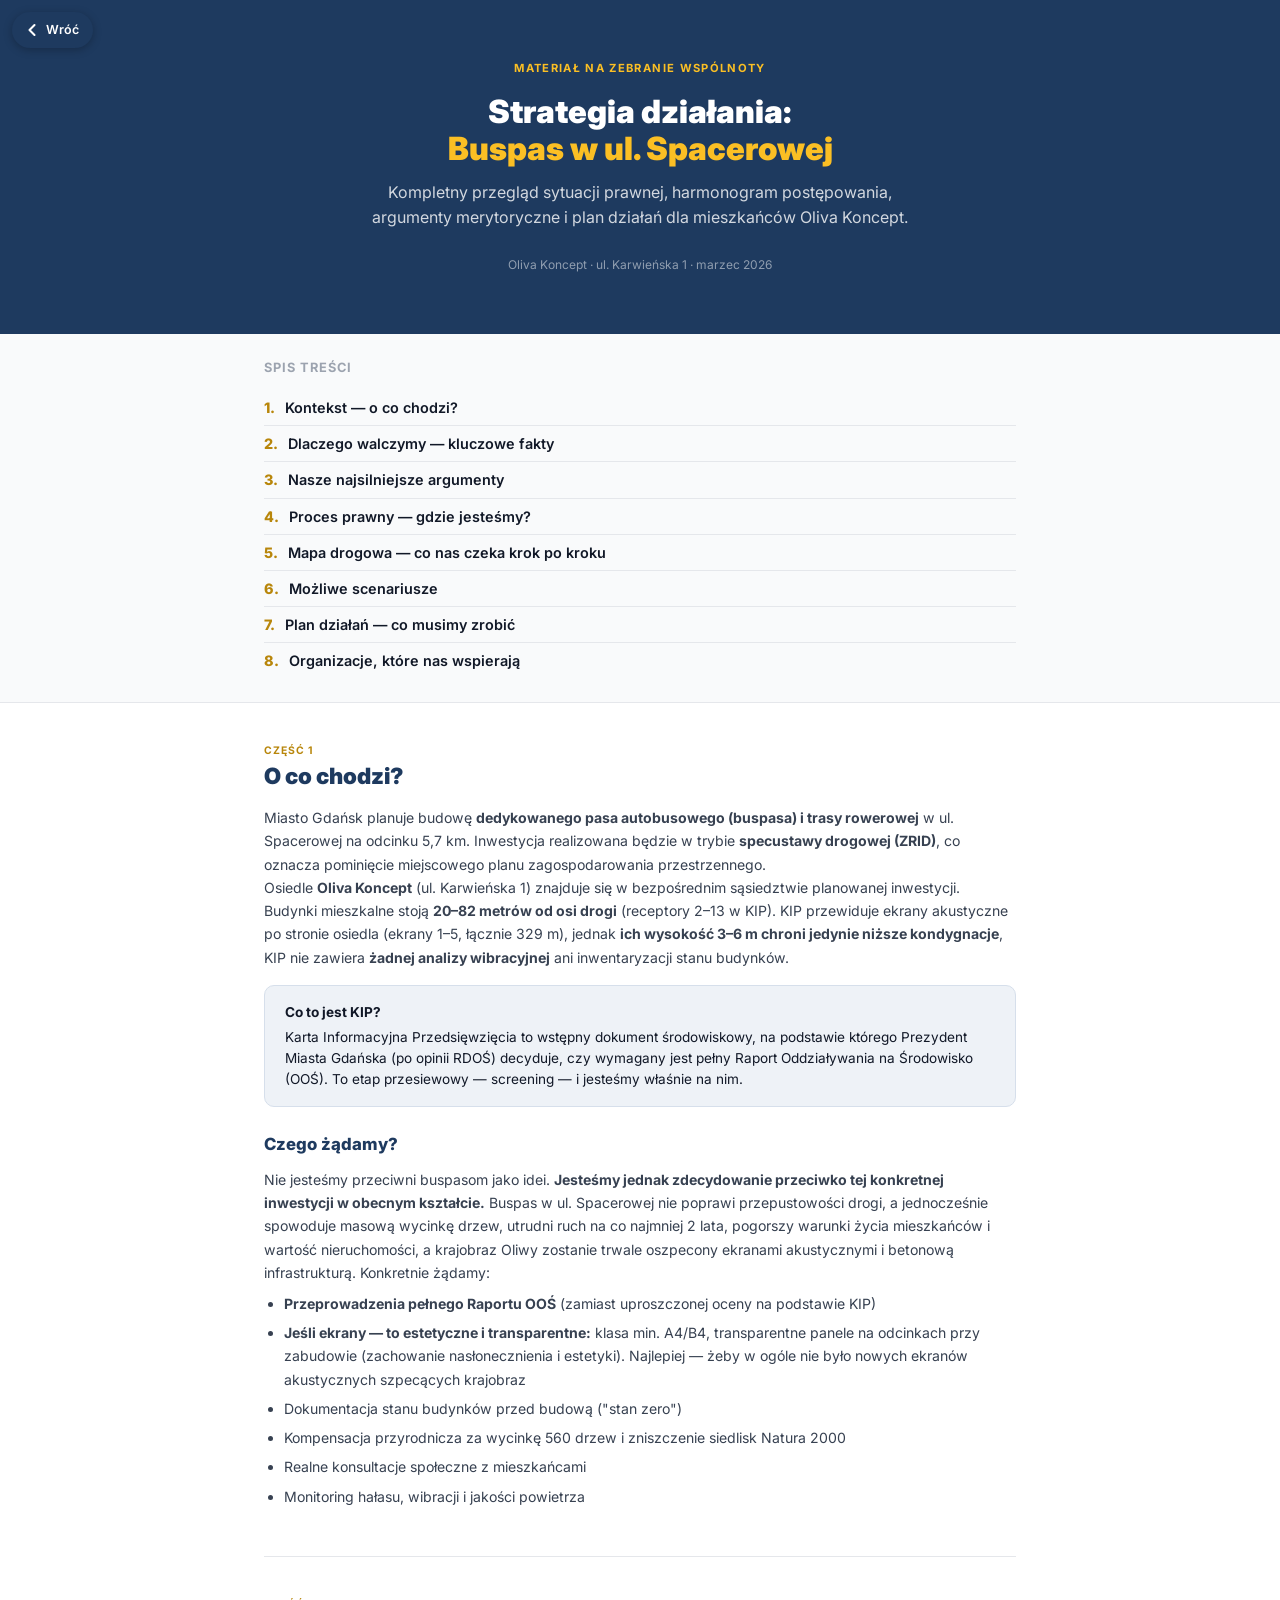
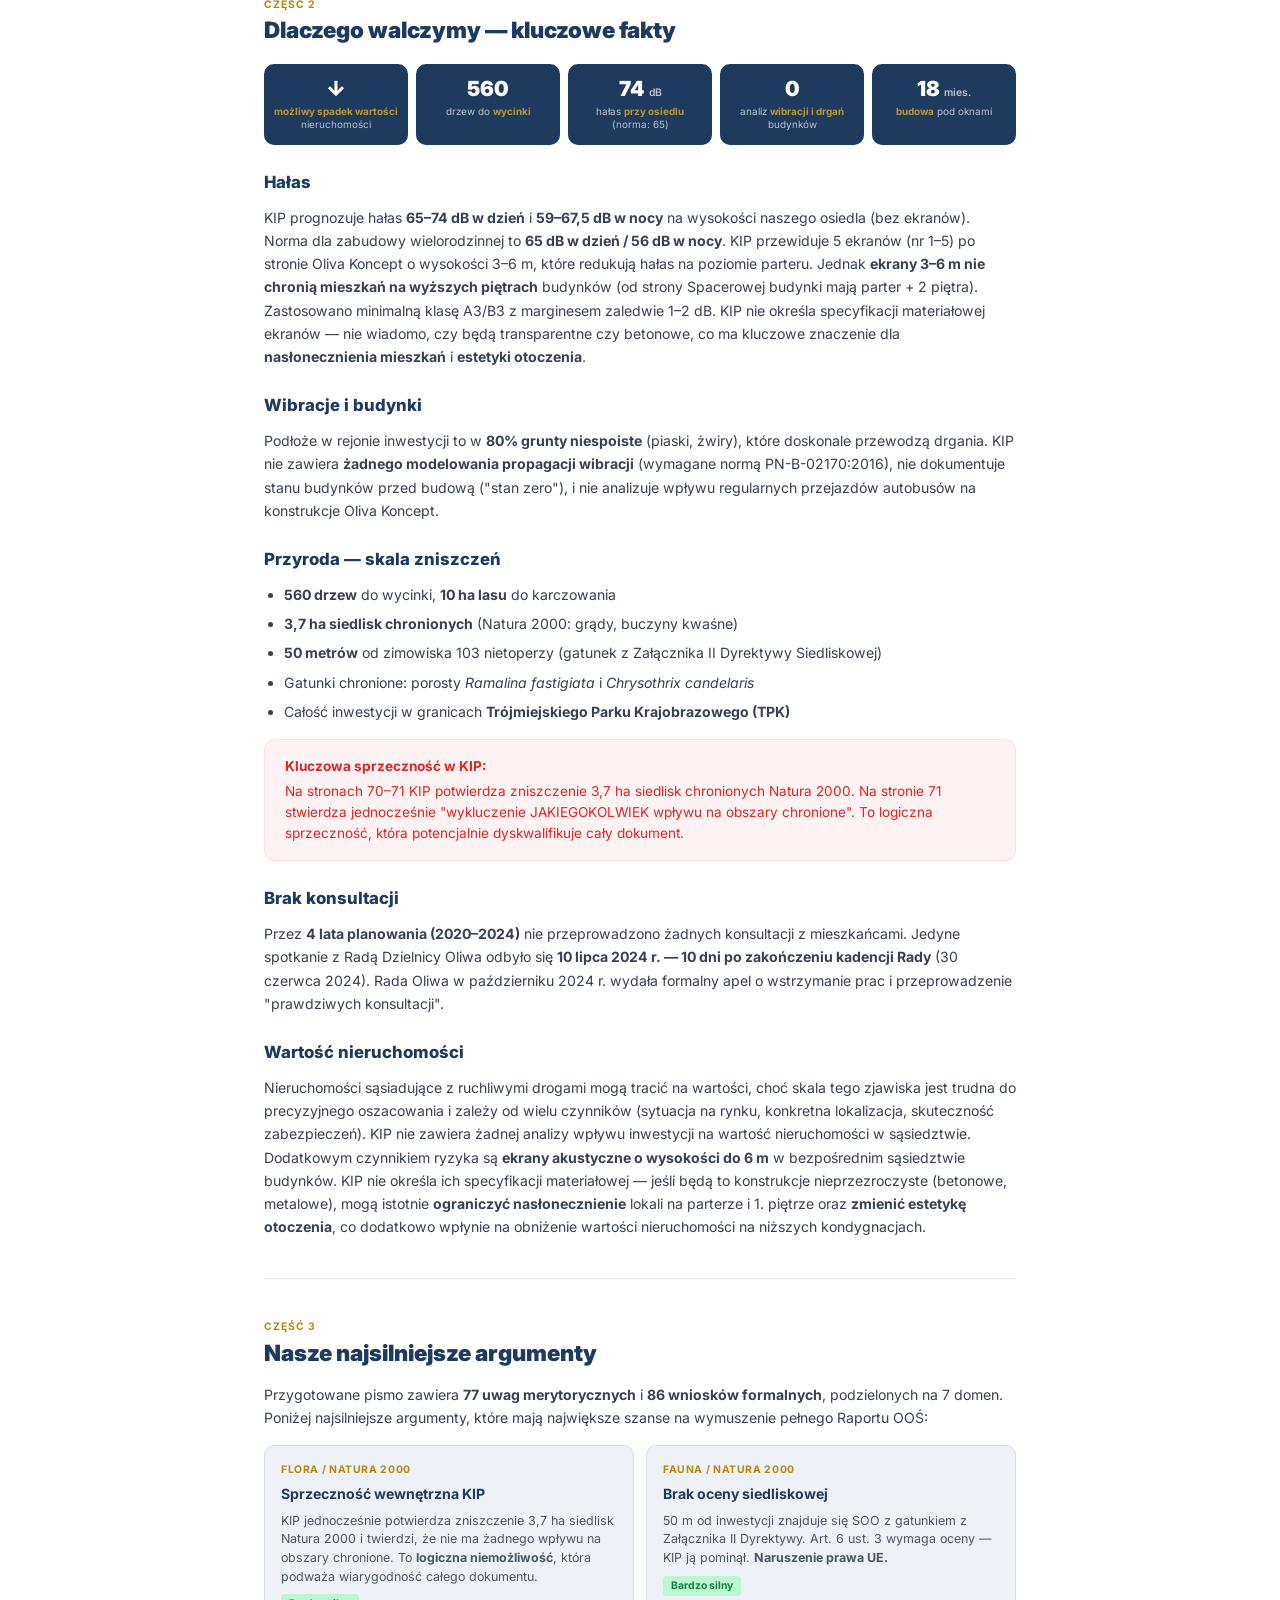
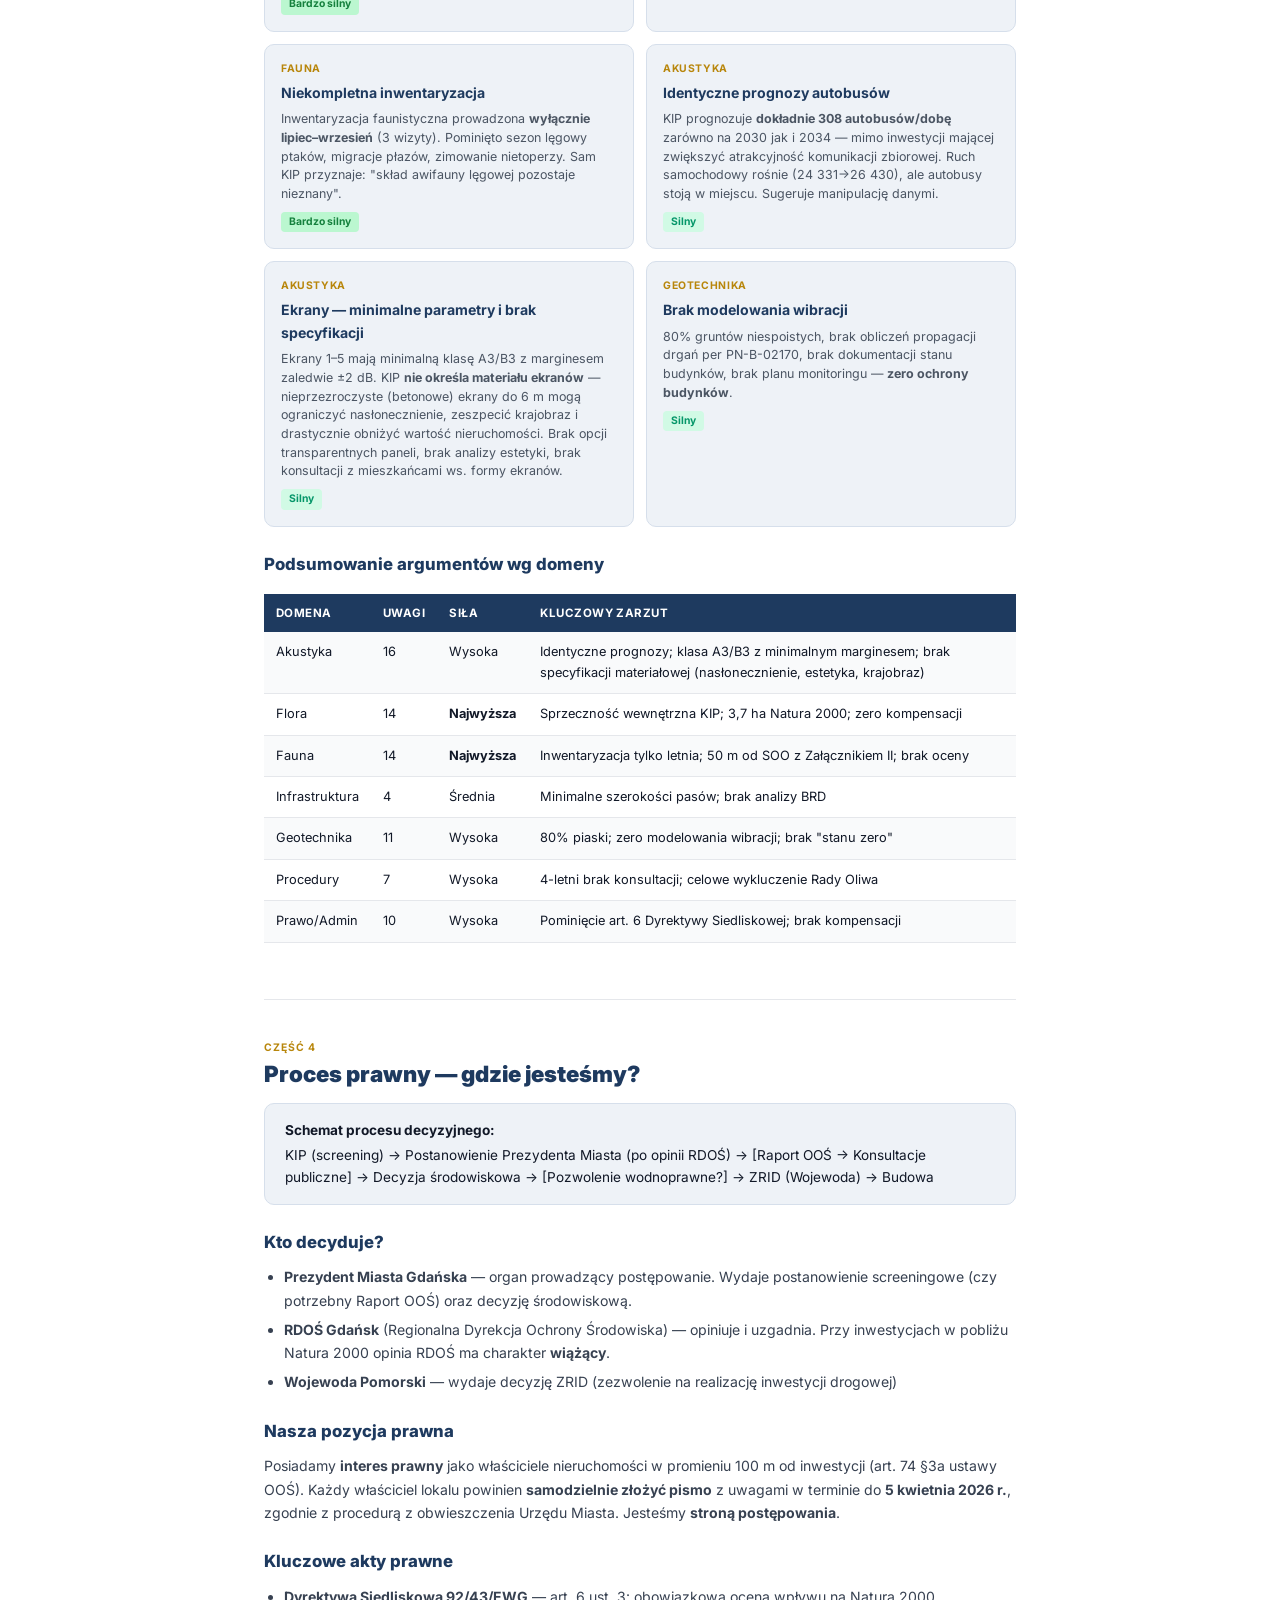
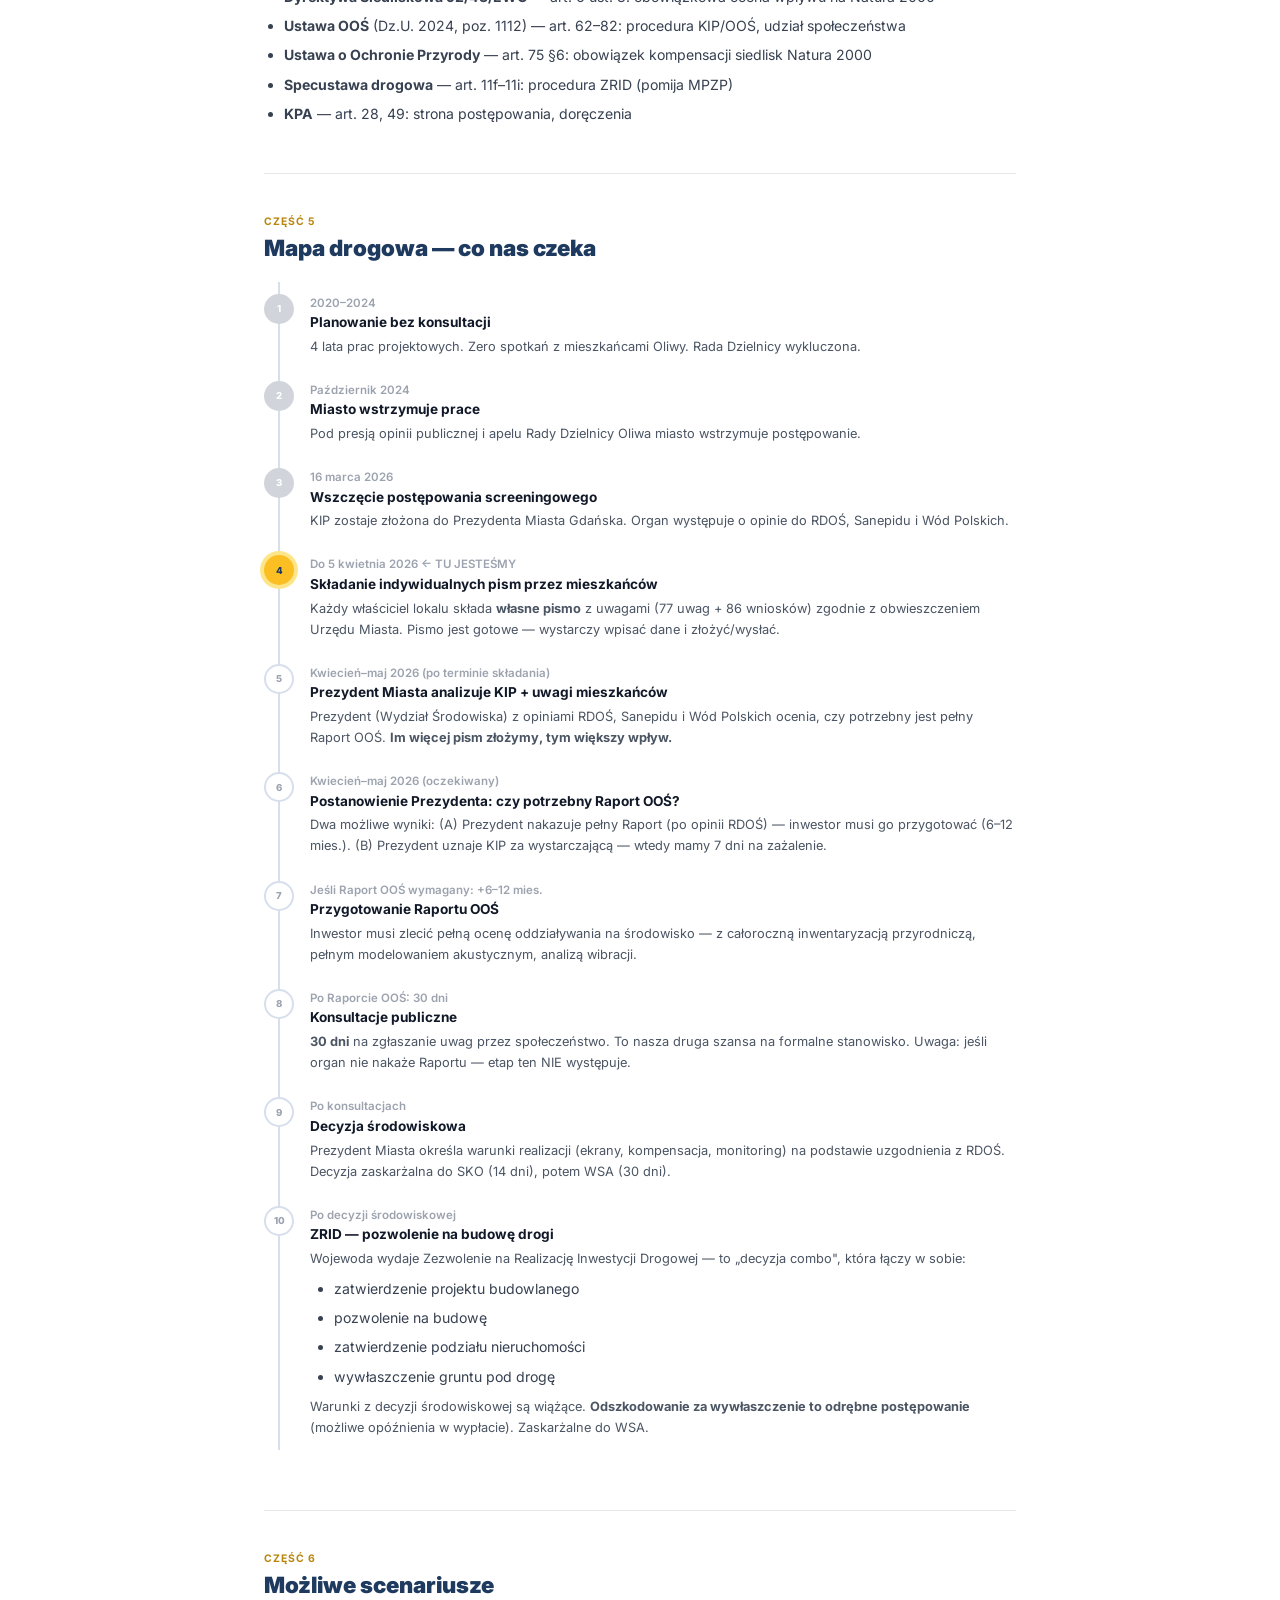
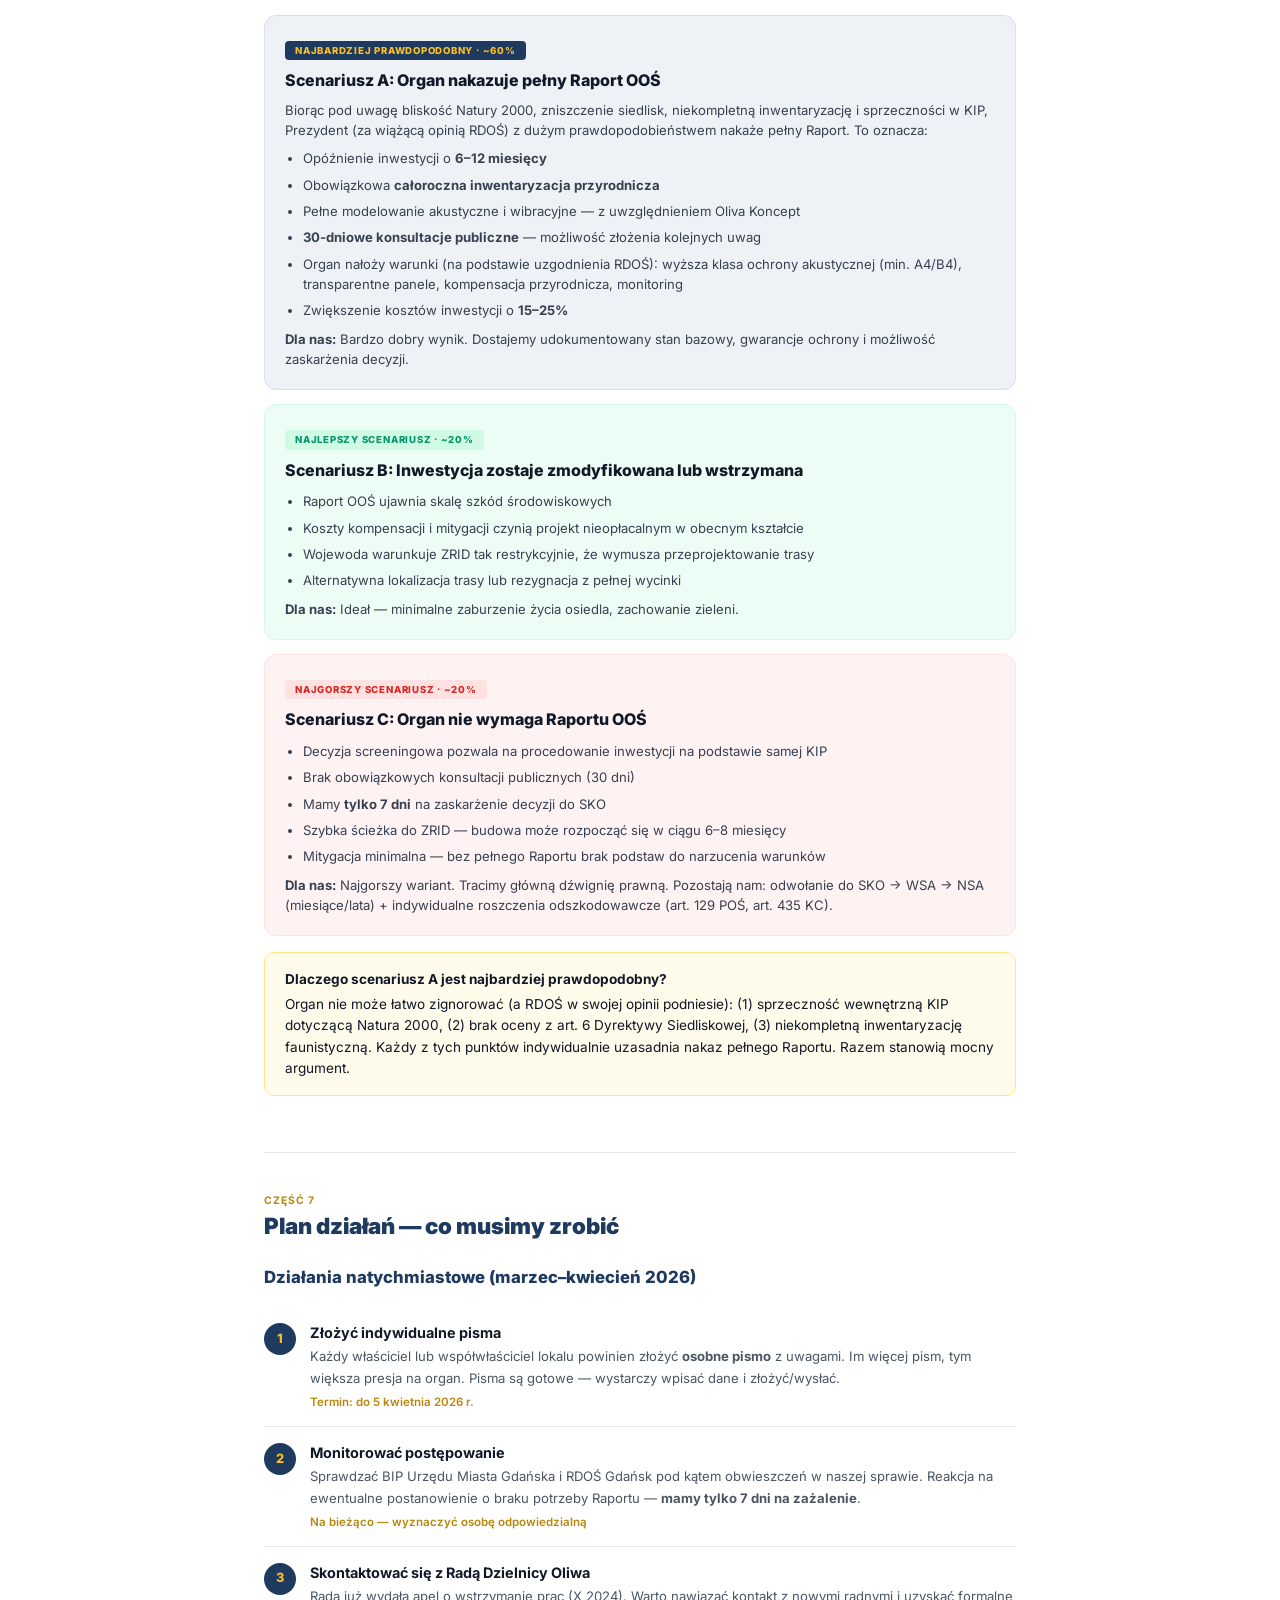
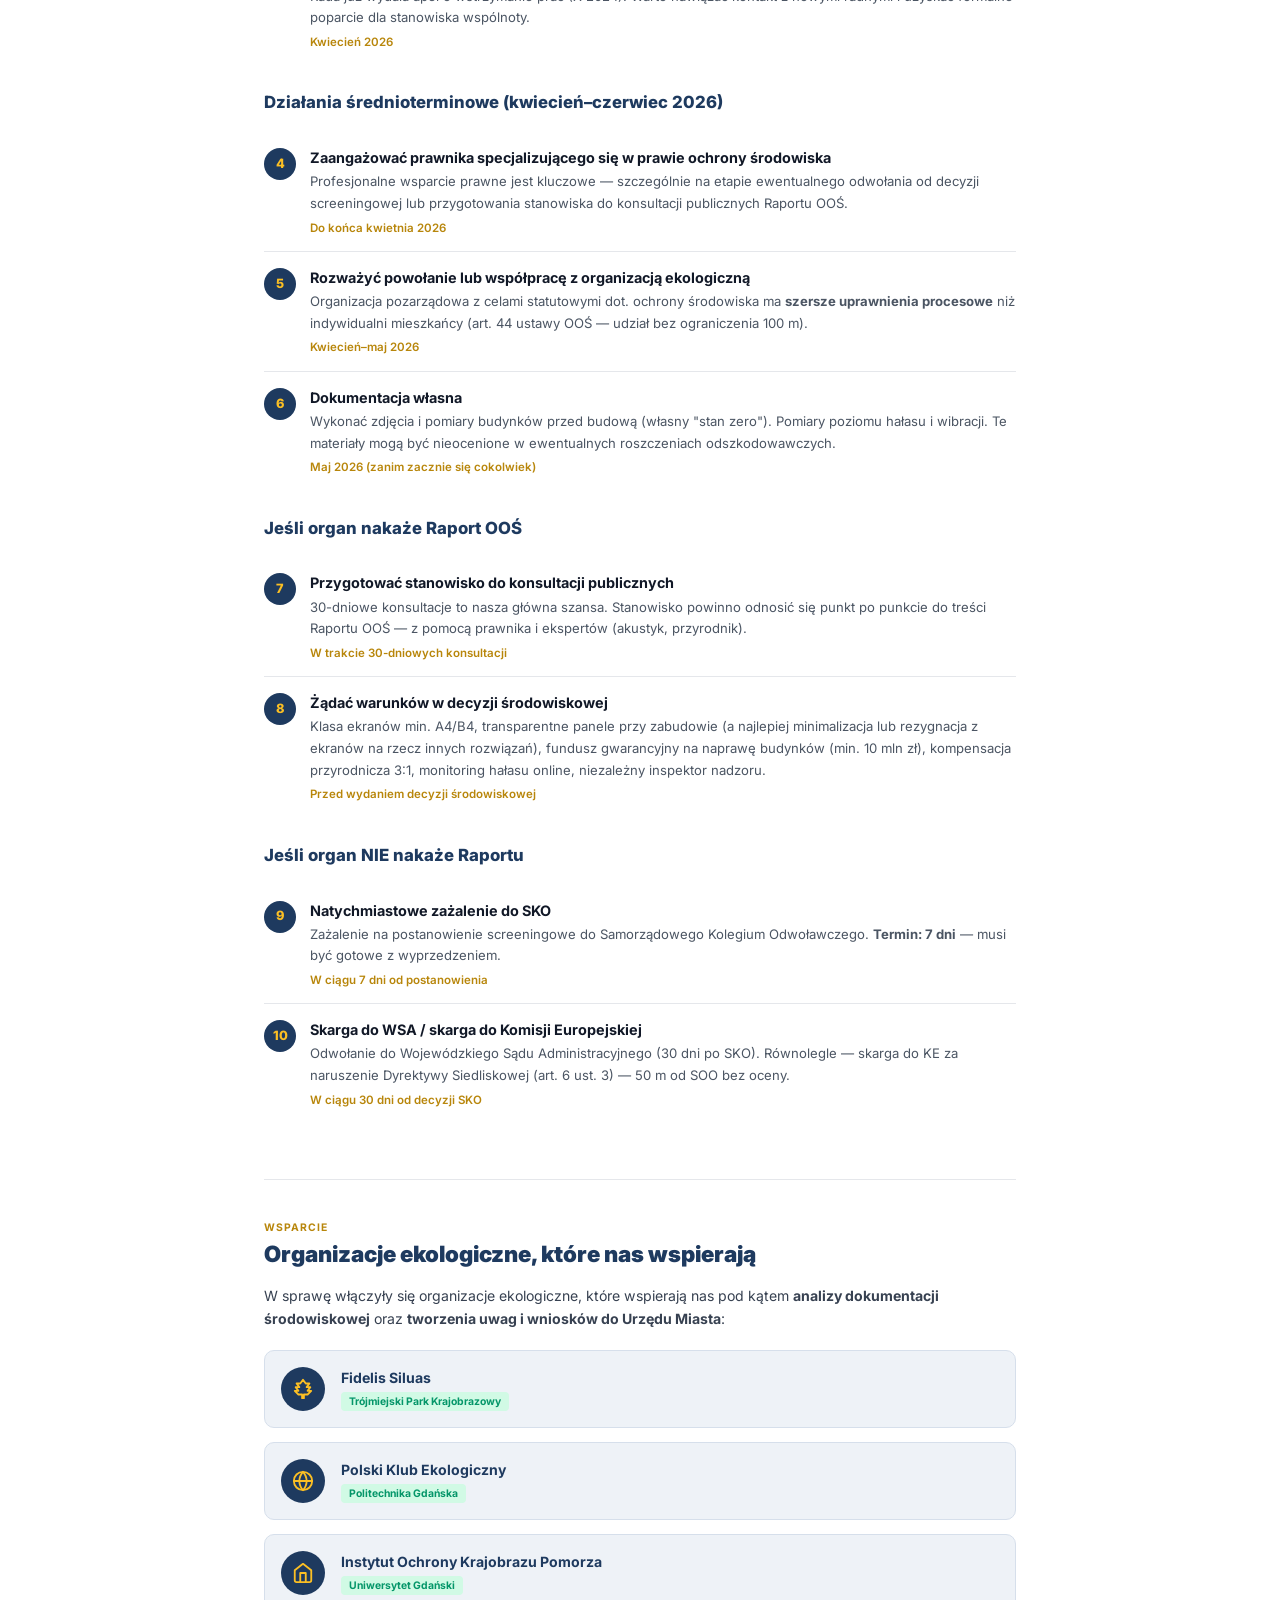
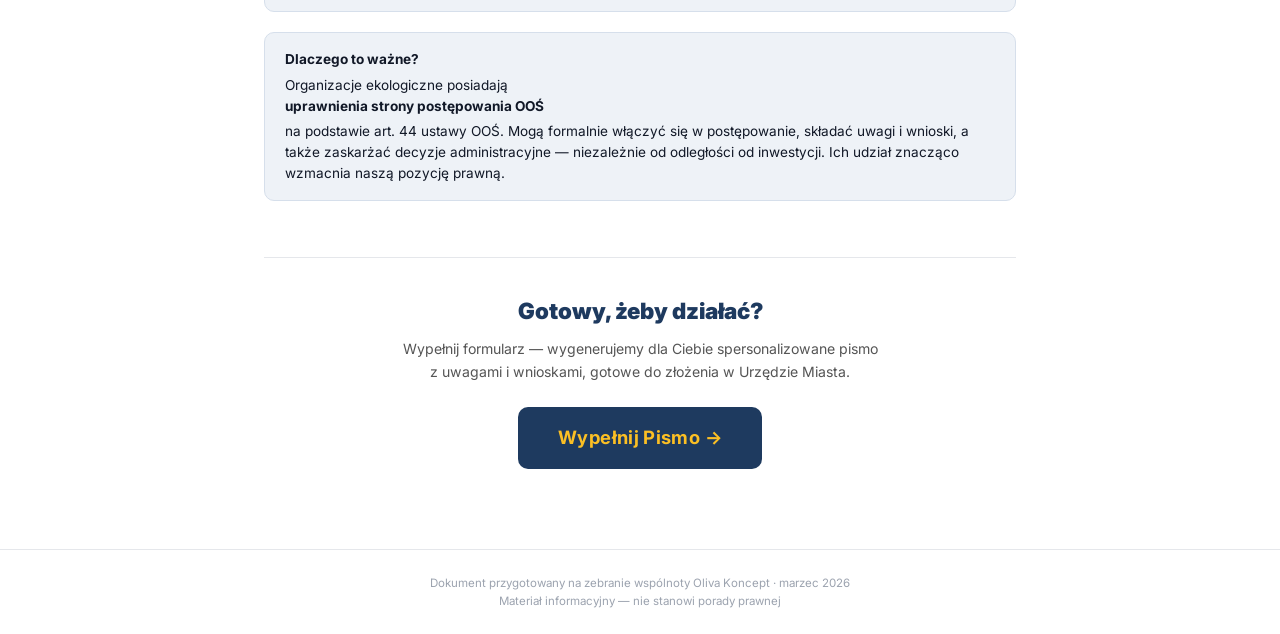
==== strategia.html @ d84ce6ed "Fix strategy page: against this investment, no higher screens, transparent/nice or none" ====
<!DOCTYPE html>
<html lang="pl" style="scroll-behavior:smooth">
<head>
<meta charset="UTF-8">
<meta name="viewport" content="width=device-width, initial-scale=1.0">
<title>Strategia działania — Oliva Koncept vs. Buspas Spacerowa</title>
<link href="https://fonts.googleapis.com/css2?family=Inter:wght@300;400;500;600;700;800;900&display=swap" rel="stylesheet">
<style>
:root {
  --navy: #1E3A5F;
  --navy-dark: #152C4A;
  --navy-light: #2A4D72;
  --navy-50: #EEF2F7;
  --navy-100: #D6DFEB;
  --gold: #FBBF24;
  --gold-dark: #D4A017;
  --gold-600: #B8860B;
  --gold-50: #FFFBEB;
  --red: #DC2626;
  --red-50: #FEF2F2;
  --red-100: #FEE2E2;
  --green: #059669;
  --green-50: #ECFDF5;
  --green-100: #D1FAE5;
  --orange: #D97706;
  --orange-50: #FFFBEB;
  --gray-50: #F9FAFB;
  --gray-100: #F3F4F6;
  --gray-200: #E5E7EB;
  --gray-300: #D1D5DB;
  --gray-400: #9CA3AF;
  --gray-500: #6B7280;
  --gray-600: #4B5563;
  --gray-700: #374151;
  --gray-900: #111827;
}

* { margin: 0; padding: 0; box-sizing: border-box; }

body {
  font-family: 'Inter', -apple-system, BlinkMacSystemFont, sans-serif;
  color: var(--gray-900);
  -webkit-font-smoothing: antialiased;
  line-height: 1.6;
  background: #fff;
}

@media print {
  body { font-size: 10pt; }
  .page-break { page-break-before: always; }
  .no-print { display: none; }
}

.container {
  max-width: 800px;
  margin: 0 auto;
  padding: 0 24px;
}

/* ============ BACK BUTTON ============ */
.back-float {
  position: fixed;
  top: 12px;
  left: 12px;
  z-index: 200;
  display: flex;
  align-items: center;
  gap: 4px;
  background: var(--navy);
  color: white;
  text-decoration: none;
  font-family: 'Inter', sans-serif;
  font-size: 0.78rem;
  font-weight: 600;
  padding: 8px 14px 8px 10px;
  border-radius: 20px;
  box-shadow: 0 2px 8px rgba(0,0,0,0.25);
  transition: background 0.2s, transform 0.1s;
}
.back-float:hover { background: var(--navy-dark); }
.back-float:active { transform: scale(0.95); }
@media print { .back-float { display: none; } }

/* ============ COVER ============ */
.cover {
  background: var(--navy);
  color: white;
  padding: 60px 24px;
  text-align: center;
}
.cover .label {
  font-size: 0.7rem;
  font-weight: 700;
  letter-spacing: 0.12em;
  text-transform: uppercase;
  color: var(--gold);
  margin-bottom: 16px;
}
.cover h1 {
  font-size: 2rem;
  font-weight: 900;
  line-height: 1.15;
  margin-bottom: 12px;
}
.cover h1 .gold { color: var(--gold); }
.cover .subtitle {
  font-size: 1rem;
  opacity: 0.8;
  max-width: 560px;
  margin: 0 auto 24px;
}
.cover .meta {
  font-size: 0.75rem;
  opacity: 0.5;
}

/* ============ TOC ============ */
.toc {
  background: var(--gray-50);
  border-bottom: 1px solid var(--gray-200);
  padding: 24px;
}
.toc h2 {
  font-size: 0.8rem;
  font-weight: 700;
  text-transform: uppercase;
  letter-spacing: 0.08em;
  color: var(--gray-400);
  margin-bottom: 12px;
}
.toc ol {
  list-style: none;
  counter-reset: toc;
}
.toc ol li {
  counter-increment: toc;
  padding: 6px 0;
  border-bottom: 1px solid var(--gray-200);
  font-size: 0.9rem;
  font-weight: 600;
}
.toc ol li:last-child { border-bottom: none; }
.toc ol li a {
  color: inherit;
  text-decoration: none;
  transition: color 0.15s;
}
.toc ol li a:hover { color: var(--gold-600); }
.section[id] { scroll-margin-top: 20px; }
.toc ol li::before {
  content: counter(toc) ".";
  color: var(--gold-600);
  font-weight: 800;
  margin-right: 10px;
}

/* ============ SECTIONS ============ */
.section {
  padding: 40px 0;
  border-bottom: 1px solid var(--gray-200);
}
.section:last-child { border-bottom: none; }

.section-num {
  font-size: 0.65rem;
  font-weight: 700;
  text-transform: uppercase;
  letter-spacing: 0.1em;
  color: var(--gold-600);
  margin-bottom: 4px;
}
.section h2 {
  font-size: 1.4rem;
  font-weight: 900;
  color: var(--navy);
  margin-bottom: 16px;
  line-height: 1.2;
}
.section h3 {
  font-size: 1.05rem;
  font-weight: 800;
  color: var(--navy);
  margin: 24px 0 10px;
}
.section p, .section li {
  font-size: 0.88rem;
  color: var(--gray-700);
  line-height: 1.65;
}
.section ul, .section ol {
  padding-left: 20px;
  margin: 8px 0;
}
.section li { margin-bottom: 6px; }

/* ============ CALLOUT BOXES ============ */
.callout {
  border-radius: 10px;
  padding: 16px 20px;
  margin: 16px 0;
  font-size: 0.85rem;
  line-height: 1.55;
}
.callout strong { display: block; margin-bottom: 4px; }
.callout.navy { background: var(--navy-50); border: 1px solid var(--navy-100); }
.callout.gold { background: var(--gold-50); border: 1px solid #FDE68A; }
.callout.red { background: var(--red-50); border: 1px solid var(--red-100); color: var(--red); }
.callout.green { background: var(--green-50); border: 1px solid var(--green-100); color: var(--green); }

/* ============ FACTS STRIP ============ */
.facts {
  display: grid;
  grid-template-columns: repeat(5, 1fr);
  gap: 8px;
  margin: 20px 0;
}
@media (max-width: 640px) {
  .facts { grid-template-columns: repeat(3, 1fr); }
}
.fact {
  background: var(--navy);
  color: white;
  border-radius: 10px;
  padding: 14px 8px;
  text-align: center;
}
.fact .num { font-size: 1.3rem; font-weight: 900; line-height: 1.1; }
.fact .num .unit { font-size: 0.65rem; font-weight: 600; opacity: 0.7; }
.fact .desc { font-size: 0.62rem; opacity: 0.7; margin-top: 4px; line-height: 1.3; }
.fact .desc b { color: var(--gold); opacity: 1; }

/* ============ ARGUMENT CARDS ============ */
.arg-grid {
  display: grid;
  grid-template-columns: 1fr 1fr;
  gap: 12px;
  margin: 16px 0;
}
@media (max-width: 640px) { .arg-grid { grid-template-columns: 1fr; } }

.arg-card {
  border: 1.5px solid var(--navy-100);
  background: var(--navy-50);
  border-radius: 10px;
  padding: 16px;
}
.arg-card .domain {
  font-size: 0.65rem;
  font-weight: 700;
  text-transform: uppercase;
  letter-spacing: 0.06em;
  color: var(--gold-600);
  margin-bottom: 4px;
}
.arg-card h4 {
  font-size: 0.88rem;
  font-weight: 700;
  color: var(--navy);
  margin-bottom: 6px;
}
.arg-card p {
  font-size: 0.78rem;
  color: var(--gray-600);
  line-height: 1.5;
}
.arg-card .strength {
  display: inline-block;
  margin-top: 8px;
  font-size: 0.65rem;
  font-weight: 700;
  padding: 2px 8px;
  border-radius: 4px;
}
.arg-card .strength.high { background: var(--green-100); color: var(--green); }
.arg-card .strength.very-high { background: #BBF7D0; color: #15803D; }
.arg-card .strength.medium { background: #FEF3C7; color: var(--orange); }

/* ============ TIMELINE ============ */
.timeline {
  margin: 20px 0;
  position: relative;
}
.timeline::before {
  content: '';
  position: absolute;
  left: 14px;
  top: 0;
  bottom: 0;
  width: 2px;
  background: var(--navy-100);
}
.tl-item {
  display: flex;
  gap: 16px;
  padding: 12px 0;
  position: relative;
}
.tl-dot {
  width: 30px;
  height: 30px;
  border-radius: 50%;
  background: var(--navy);
  color: var(--gold);
  font-size: 0.6rem;
  font-weight: 800;
  display: flex;
  align-items: center;
  justify-content: center;
  flex-shrink: 0;
  z-index: 1;
}
.tl-dot.past { background: var(--gray-300); color: white; }
.tl-dot.current { background: var(--gold); color: var(--navy); box-shadow: 0 0 0 4px #FDE68A; }
.tl-dot.future { background: white; border: 2px solid var(--navy-100); color: var(--gray-400); }
.tl-content h4 { font-size: 0.85rem; font-weight: 700; }
.tl-content .date { font-size: 0.72rem; color: var(--gray-400); font-weight: 600; }
.tl-content p { font-size: 0.8rem; color: var(--gray-600); margin-top: 2px; }

/* ============ SCENARIO CARDS ============ */
.scenario {
  border-radius: 12px;
  padding: 20px;
  margin: 14px 0;
}
.scenario.best { background: var(--green-50); border: 1.5px solid var(--green-100); }
.scenario.likely { background: var(--navy-50); border: 1.5px solid var(--navy-100); }
.scenario.worst { background: var(--red-50); border: 1.5px solid var(--red-100); }
.scenario .tag {
  font-size: 0.6rem;
  font-weight: 800;
  text-transform: uppercase;
  letter-spacing: 0.08em;
  padding: 2px 10px;
  border-radius: 4px;
  display: inline-block;
  margin-bottom: 8px;
}
.scenario.best .tag { background: var(--green-100); color: var(--green); }
.scenario.likely .tag { background: var(--navy); color: var(--gold); }
.scenario.worst .tag { background: var(--red-100); color: var(--red); }
.scenario h4 {
  font-size: 1rem;
  font-weight: 800;
  margin-bottom: 6px;
}
.scenario p, .scenario li {
  font-size: 0.82rem;
  color: var(--gray-700);
  line-height: 1.55;
}
.scenario ul { padding-left: 18px; margin-top: 8px; }

/* ============ ACTION ITEMS ============ */
.action-list { margin: 16px 0; }
.action-item {
  display: flex;
  gap: 14px;
  padding: 14px 0;
  border-bottom: 1px solid var(--gray-200);
}
.action-item:last-child { border-bottom: none; }
.action-num {
  width: 32px; height: 32px;
  border-radius: 50%;
  background: var(--navy);
  color: var(--gold);
  font-size: 0.8rem;
  font-weight: 800;
  display: flex;
  align-items: center;
  justify-content: center;
  flex-shrink: 0;
  margin-top: 2px;
}
.action-item h4 { font-size: 0.9rem; font-weight: 700; margin-bottom: 2px; }
.action-item p { font-size: 0.82rem; color: var(--gray-600); }
.action-item .when {
  font-size: 0.72rem;
  font-weight: 600;
  color: var(--gold-600);
  margin-top: 4px;
}

/* ============ TABLE ============ */
.summary-table {
  width: 100%;
  border-collapse: collapse;
  margin: 16px 0;
  font-size: 0.8rem;
}
.summary-table th {
  background: var(--navy);
  color: white;
  padding: 10px 12px;
  text-align: left;
  font-weight: 700;
  font-size: 0.72rem;
  text-transform: uppercase;
  letter-spacing: 0.04em;
}
.summary-table td {
  padding: 10px 12px;
  border-bottom: 1px solid var(--gray-200);
  vertical-align: top;
}
.summary-table tr:nth-child(even) { background: var(--gray-50); }

/* ============ FOOTER ============ */
.doc-footer {
  text-align: center;
  padding: 24px;
  border-top: 1px solid var(--gray-200);
  margin-top: 40px;
}
.doc-footer p {
  font-size: 0.72rem;
  color: var(--gray-400);
}
</style>
</head>
<body>

<!-- STICKY BACK BUTTON -->
<a href="index.html" class="back-float" aria-label="Wróć do formularza">
  <svg viewBox="0 0 24 24" width="20" height="20" stroke="currentColor" stroke-width="2.5" fill="none" stroke-linecap="round" stroke-linejoin="round"><polyline points="15 18 9 12 15 6"/></svg>
  <span>Wróć</span>
</a>

<!-- ====================== COVER ====================== -->
<div class="cover">
  <div class="label">Materiał na zebranie wspólnoty</div>
  <h1>Strategia działania:<br><span class="gold">Buspas w ul. Spacerowej</span></h1>
  <p class="subtitle">Kompletny przegląd sytuacji prawnej, harmonogram postępowania, argumenty merytoryczne i plan działań dla mieszkańców Oliva Koncept.</p>
  <p class="meta">Oliva Koncept &middot; ul. Karwieńska 1 &middot; marzec 2026</p>
</div>

<!-- ====================== TOC ====================== -->
<div class="toc">
  <div class="container">
    <h2>Spis treści</h2>
    <ol>
      <li><a href="#kontekst">Kontekst — o co chodzi?</a></li>
      <li><a href="#fakty">Dlaczego walczymy — kluczowe fakty</a></li>
      <li><a href="#argumenty">Nasze najsilniejsze argumenty</a></li>
      <li><a href="#proces">Proces prawny — gdzie jesteśmy?</a></li>
      <li><a href="#mapa">Mapa drogowa — co nas czeka krok po kroku</a></li>
      <li><a href="#scenariusze">Możliwe scenariusze</a></li>
      <li><a href="#plan">Plan działań — co musimy zrobić</a></li>
      <li><a href="#organizacje">Organizacje, które nas wspierają</a></li>
    </ol>
  </div>
</div>

<div class="container">

<!-- ====================== 1. KONTEKST ====================== -->
<div class="section" id="kontekst">
  <div class="section-num">Część 1</div>
  <h2>O co chodzi?</h2>

  <p>Miasto Gdańsk planuje budowę <strong>dedykowanego pasa autobusowego (buspasa) i trasy rowerowej</strong> w ul. Spacerowej na odcinku 5,7 km. Inwestycja realizowana będzie w trybie <strong>specustawy drogowej (ZRID)</strong>, co oznacza pominięcie miejscowego planu zagospodarowania przestrzennego.</p>

  <p>Osiedle <strong>Oliva Koncept</strong> (ul. Karwieńska 1) znajduje się w bezpośrednim sąsiedztwie planowanej inwestycji. Budynki mieszkalne stoją <strong>20–82 metrów od osi drogi</strong> (receptory 2–13 w KIP). KIP przewiduje ekrany akustyczne po stronie osiedla (ekrany 1–5, łącznie 329 m), jednak <strong>ich wysokość 3–6 m chroni jedynie niższe kondygnacje</strong>, KIP nie zawiera <strong>żadnej analizy wibracyjnej</strong> ani inwentaryzacji stanu budynków.</p>

  <div class="callout navy">
    <strong>Co to jest KIP?</strong>
    Karta Informacyjna Przedsięwzięcia to wstępny dokument środowiskowy, na podstawie którego Prezydent Miasta Gdańska (po opinii RDOŚ) decyduje, czy wymagany jest pełny Raport Oddziaływania na Środowisko (OOŚ). To etap przesiewowy — screening — i jesteśmy właśnie na nim.
  </div>

  <h3>Czego żądamy?</h3>
  <p>Nie jesteśmy przeciwni buspasom jako idei. <strong>Jesteśmy jednak zdecydowanie przeciwko tej konkretnej inwestycji w obecnym kształcie.</strong> Buspas w ul. Spacerowej nie poprawi przepustowości drogi, a jednocześnie spowoduje masową wycinkę drzew, utrudni ruch na co najmniej 2 lata, pogorszy warunki życia mieszkańców i wartość nieruchomości, a krajobraz Oliwy zostanie trwale oszpecony ekranami akustycznymi i betonową infrastrukturą. Konkretnie żądamy:</p>
  <ul>
    <li><strong>Przeprowadzenia pełnego Raportu OOŚ</strong> (zamiast uproszczonej oceny na podstawie KIP)</li>
    <li><strong>Jeśli ekrany — to estetyczne i transparentne:</strong> klasa min. A4/B4, transparentne panele na odcinkach przy zabudowie (zachowanie nasłonecznienia i estetyki). Najlepiej — żeby w ogóle nie było nowych ekranów akustycznych szpecących krajobraz</li>
    <li>Dokumentacja stanu budynków przed budową ("stan zero")</li>
    <li>Kompensacja przyrodnicza za wycinkę 560 drzew i zniszczenie siedlisk Natura 2000</li>
    <li>Realne konsultacje społeczne z mieszkańcami</li>
    <li>Monitoring hałasu, wibracji i jakości powietrza</li>
  </ul>
</div>

<!-- ====================== 2. KLUCZOWE FAKTY ====================== -->
<div class="section page-break" id="fakty">
  <div class="section-num">Część 2</div>
  <h2>Dlaczego walczymy — kluczowe fakty</h2>

  <div class="facts">
    <div class="fact">
      <div class="num">&darr;</div>
      <div class="desc"><b>możliwy spadek wartości</b> nieruchomości</div>
    </div>
    <div class="fact">
      <div class="num">560</div>
      <div class="desc">drzew do <b>wycinki</b></div>
    </div>
    <div class="fact">
      <div class="num">74 <span class="unit">dB</span></div>
      <div class="desc">hałas <b>przy osiedlu</b> (norma: 65)</div>
    </div>
    <div class="fact">
      <div class="num">0</div>
      <div class="desc">analiz <b>wibracji i drgań</b> budynków</div>
    </div>
    <div class="fact">
      <div class="num">18 <span class="unit">mies.</span></div>
      <div class="desc"><b>budowa</b> pod oknami</div>
    </div>
  </div>

  <h3>Hałas</h3>
  <p>KIP prognozuje hałas <strong>65–74 dB w dzień</strong> i <strong>59–67,5 dB w nocy</strong> na wysokości naszego osiedla (bez ekranów). Norma dla zabudowy wielorodzinnej to <strong>65 dB w dzień / 56 dB w nocy</strong>. KIP przewiduje 5 ekranów (nr 1–5) po stronie Oliva Koncept o wysokości 3–6 m, które redukują hałas na poziomie parteru. Jednak <strong>ekrany 3–6 m nie chronią mieszkań na wyższych piętrach</strong> budynków (od strony Spacerowej budynki mają parter + 2 piętra). Zastosowano minimalną klasę A3/B3 z marginesem zaledwie 1–2 dB. KIP nie określa specyfikacji materiałowej ekranów — nie wiadomo, czy będą transparentne czy betonowe, co ma kluczowe znaczenie dla <strong>nasłonecznienia mieszkań</strong> i <strong>estetyki otoczenia</strong>.</p>

  <h3>Wibracje i budynki</h3>
  <p>Podłoże w rejonie inwestycji to w <strong>80% grunty niespoiste</strong> (piaski, żwiry), które doskonale przewodzą drgania. KIP nie zawiera <strong>żadnego modelowania propagacji wibracji</strong> (wymagane normą PN-B-02170:2016), nie dokumentuje stanu budynków przed budową ("stan zero"), i nie analizuje wpływu regularnych przejazdów autobusów na konstrukcje Oliva Koncept.</p>

  <h3>Przyroda — skala zniszczeń</h3>
  <ul>
    <li><strong>560 drzew</strong> do wycinki, <strong>10 ha lasu</strong> do karczowania</li>
    <li><strong>3,7 ha siedlisk chronionych</strong> (Natura 2000: grądy, buczyny kwaśne)</li>
    <li><strong>50 metrów</strong> od zimowiska 103 nietoperzy (gatunek z Załącznika II Dyrektywy Siedliskowej)</li>
    <li>Gatunki chronione: porosty <em>Ramalina fastigiata</em> i <em>Chrysothrix candelaris</em></li>
    <li>Całość inwestycji w granicach <strong>Trójmiejskiego Parku Krajobrazowego (TPK)</strong></li>
  </ul>

  <div class="callout red">
    <strong>Kluczowa sprzeczność w KIP:</strong>
    Na stronach 70–71 KIP potwierdza zniszczenie 3,7 ha siedlisk chronionych Natura 2000. Na stronie 71 stwierdza jednocześnie "wykluczenie JAKIEGOKOLWIEK wpływu na obszary chronione". To logiczna sprzeczność, która potencjalnie dyskwalifikuje cały dokument.
  </div>

  <h3>Brak konsultacji</h3>
  <p>Przez <strong>4 lata planowania (2020–2024)</strong> nie przeprowadzono żadnych konsultacji z mieszkańcami. Jedyne spotkanie z Radą Dzielnicy Oliwa odbyło się <strong>10 lipca 2024 r. — 10 dni po zakończeniu kadencji Rady</strong> (30 czerwca 2024). Rada Oliwa w październiku 2024 r. wydała formalny apel o wstrzymanie prac i przeprowadzenie "prawdziwych konsultacji".</p>

  <h3>Wartość nieruchomości</h3>
  <p>Nieruchomości sąsiadujące z ruchliwymi drogami mogą tracić na wartości, choć skala tego zjawiska jest trudna do precyzyjnego oszacowania i zależy od wielu czynników (sytuacja na rynku, konkretna lokalizacja, skuteczność zabezpieczeń). KIP nie zawiera żadnej analizy wpływu inwestycji na wartość nieruchomości w sąsiedztwie.</p>
  <p>Dodatkowym czynnikiem ryzyka są <strong>ekrany akustyczne o wysokości do 6 m</strong> w bezpośrednim sąsiedztwie budynków. KIP nie określa ich specyfikacji materiałowej — jeśli będą to konstrukcje nieprzezroczyste (betonowe, metalowe), mogą istotnie <strong>ograniczyć nasłonecznienie</strong> lokali na parterze i 1. piętrze oraz <strong>zmienić estetykę otoczenia</strong>, co dodatkowo wpłynie na obniżenie wartości nieruchomości na niższych kondygnacjach.</p>
</div>

<!-- ====================== 3. ARGUMENTY ====================== -->
<div class="section page-break" id="argumenty">
  <div class="section-num">Część 3</div>
  <h2>Nasze najsilniejsze argumenty</h2>

  <p>Przygotowane pismo zawiera <strong>77 uwag merytorycznych</strong> i <strong>86 wniosków formalnych</strong>, podzielonych na 7 domen. Poniżej najsilniejsze argumenty, które mają największe szanse na wymuszenie pełnego Raportu OOŚ:</p>

  <div class="arg-grid">
    <div class="arg-card">
      <div class="domain">Flora / Natura 2000</div>
      <h4>Sprzeczność wewnętrzna KIP</h4>
      <p>KIP jednocześnie potwierdza zniszczenie 3,7 ha siedlisk Natura 2000 i twierdzi, że nie ma żadnego wpływu na obszary chronione. To <strong>logiczna niemożliwość</strong>, która podważa wiarygodność całego dokumentu.</p>
      <span class="strength very-high">Bardzo silny</span>
    </div>
    <div class="arg-card">
      <div class="domain">Fauna / Natura 2000</div>
      <h4>Brak oceny siedliskowej</h4>
      <p>50 m od inwestycji znajduje się SOO z gatunkiem z Załącznika II Dyrektywy. Art. 6 ust. 3 wymaga oceny — KIP ją pominął. <strong>Naruszenie prawa UE.</strong></p>
      <span class="strength very-high">Bardzo silny</span>
    </div>
    <div class="arg-card">
      <div class="domain">Fauna</div>
      <h4>Niekompletna inwentaryzacja</h4>
      <p>Inwentaryzacja faunistyczna prowadzona <strong>wyłącznie lipiec–wrzesień</strong> (3 wizyty). Pominięto sezon lęgowy ptaków, migracje płazów, zimowanie nietoperzy. Sam KIP przyznaje: "skład awifauny lęgowej pozostaje nieznany".</p>
      <span class="strength very-high">Bardzo silny</span>
    </div>
    <div class="arg-card">
      <div class="domain">Akustyka</div>
      <h4>Identyczne prognozy autobusów</h4>
      <p>KIP prognozuje <strong>dokładnie 308 autobusów/dobę</strong> zarówno na 2030 jak i 2034 — mimo inwestycji mającej zwiększyć atrakcyjność komunikacji zbiorowej. Ruch samochodowy rośnie (24 331→26 430), ale autobusy stoją w miejscu. Sugeruje manipulację danymi.</p>
      <span class="strength high">Silny</span>
    </div>
    <div class="arg-card">
      <div class="domain">Akustyka</div>
      <h4>Ekrany — minimalne parametry i brak specyfikacji</h4>
      <p>Ekrany 1–5 mają minimalną klasę A3/B3 z marginesem zaledwie ±2 dB. KIP <strong>nie określa materiału ekranów</strong> — nieprzezroczyste (betonowe) ekrany do 6 m mogą ograniczyć nasłonecznienie, zeszpecić krajobraz i drastycznie obniżyć wartość nieruchomości. Brak opcji transparentnych paneli, brak analizy estetyki, brak konsultacji z mieszkańcami ws. formy ekranów.</p>
      <span class="strength high">Silny</span>
    </div>
    <div class="arg-card">
      <div class="domain">Geotechnika</div>
      <h4>Brak modelowania wibracji</h4>
      <p>80% gruntów niespoistych, brak obliczeń propagacji drgań per PN-B-02170, brak dokumentacji stanu budynków, brak planu monitoringu — <strong>zero ochrony budynków</strong>.</p>
      <span class="strength high">Silny</span>
    </div>
  </div>

  <h3>Podsumowanie argumentów wg domeny</h3>
  <table class="summary-table">
    <tr>
      <th>Domena</th>
      <th>Uwagi</th>
      <th>Siła</th>
      <th>Kluczowy zarzut</th>
    </tr>
    <tr>
      <td>Akustyka</td>
      <td>16</td>
      <td>Wysoka</td>
      <td>Identyczne prognozy; klasa A3/B3 z minimalnym marginesem; brak specyfikacji materiałowej (nasłonecznienie, estetyka, krajobraz)</td>
    </tr>
    <tr>
      <td>Flora</td>
      <td>14</td>
      <td><strong>Najwyższa</strong></td>
      <td>Sprzeczność wewnętrzna KIP; 3,7 ha Natura 2000; zero kompensacji</td>
    </tr>
    <tr>
      <td>Fauna</td>
      <td>14</td>
      <td><strong>Najwyższa</strong></td>
      <td>Inwentaryzacja tylko letnia; 50 m od SOO z Załącznikiem II; brak oceny</td>
    </tr>
    <tr>
      <td>Infrastruktura</td>
      <td>4</td>
      <td>Średnia</td>
      <td>Minimalne szerokości pasów; brak analizy BRD</td>
    </tr>
    <tr>
      <td>Geotechnika</td>
      <td>11</td>
      <td>Wysoka</td>
      <td>80% piaski; zero modelowania wibracji; brak "stanu zero"</td>
    </tr>
    <tr>
      <td>Procedury</td>
      <td>7</td>
      <td>Wysoka</td>
      <td>4-letni brak konsultacji; celowe wykluczenie Rady Oliwa</td>
    </tr>
    <tr>
      <td>Prawo/Admin</td>
      <td>10</td>
      <td>Wysoka</td>
      <td>Pominięcie art. 6 Dyrektywy Siedliskowej; brak kompensacji</td>
    </tr>
  </table>
</div>

<!-- ====================== 4. GDZIE JESTEŚMY ====================== -->
<div class="section page-break" id="proces">
  <div class="section-num">Część 4</div>
  <h2>Proces prawny — gdzie jesteśmy?</h2>

  <div class="callout navy">
    <strong>Schemat procesu decyzyjnego:</strong>
    KIP (screening) → Postanowienie Prezydenta Miasta (po opinii RDOŚ) → [Raport OOŚ → Konsultacje publiczne] → Decyzja środowiskowa → [Pozwolenie wodnoprawne?] → ZRID (Wojewoda) → Budowa
  </div>

  <h3>Kto decyduje?</h3>
  <ul>
    <li><strong>Prezydent Miasta Gdańska</strong> — organ prowadzący postępowanie. Wydaje postanowienie screeningowe (czy potrzebny Raport OOŚ) oraz decyzję środowiskową.</li>
    <li><strong>RDOŚ Gdańsk</strong> (Regionalna Dyrekcja Ochrony Środowiska) — opiniuje i uzgadnia. Przy inwestycjach w pobliżu Natura 2000 opinia RDOŚ ma charakter <strong>wiążący</strong>.</li>
    <li><strong>Wojewoda Pomorski</strong> — wydaje decyzję ZRID (zezwolenie na realizację inwestycji drogowej)</li>
  </ul>

  <h3>Nasza pozycja prawna</h3>
  <p>Posiadamy <strong>interes prawny</strong> jako właściciele nieruchomości w promieniu 100 m od inwestycji (art. 74 §3a ustawy OOŚ). Każdy właściciel lokalu powinien <strong>samodzielnie złożyć pismo</strong> z uwagami w terminie do <strong>5 kwietnia 2026 r.</strong>, zgodnie z procedurą z obwieszczenia Urzędu Miasta. Jesteśmy <strong>stroną postępowania</strong>.</p>

  <h3>Kluczowe akty prawne</h3>
  <ul>
    <li><strong>Dyrektywa Siedliskowa 92/43/EWG</strong> — art. 6 ust. 3: obowiązkowa ocena wpływu na Natura 2000</li>
    <li><strong>Ustawa OOŚ</strong> (Dz.U. 2024, poz. 1112) — art. 62–82: procedura KIP/OOŚ, udział społeczeństwa</li>
    <li><strong>Ustawa o Ochronie Przyrody</strong> — art. 75 §6: obowiązek kompensacji siedlisk Natura 2000</li>
    <li><strong>Specustawa drogowa</strong> — art. 11f–11i: procedura ZRID (pomija MPZP)</li>
    <li><strong>KPA</strong> — art. 28, 49: strona postępowania, doręczenia</li>
  </ul>
</div>

<!-- ====================== 5. MAPA DROGOWA ====================== -->
<div class="section page-break" id="mapa">
  <div class="section-num">Część 5</div>
  <h2>Mapa drogowa — co nas czeka</h2>

  <div class="timeline">
    <div class="tl-item">
      <div class="tl-dot past">1</div>
      <div class="tl-content">
        <div class="date">2020–2024</div>
        <h4>Planowanie bez konsultacji</h4>
        <p>4 lata prac projektowych. Zero spotkań z mieszkańcami Oliwy. Rada Dzielnicy wykluczona.</p>
      </div>
    </div>
    <div class="tl-item">
      <div class="tl-dot past">2</div>
      <div class="tl-content">
        <div class="date">Październik 2024</div>
        <h4>Miasto wstrzymuje prace</h4>
        <p>Pod presją opinii publicznej i apelu Rady Dzielnicy Oliwa miasto wstrzymuje postępowanie.</p>
      </div>
    </div>
    <div class="tl-item">
      <div class="tl-dot past">3</div>
      <div class="tl-content">
        <div class="date">16 marca 2026</div>
        <h4>Wszczęcie postępowania screeningowego</h4>
        <p>KIP zostaje złożona do Prezydenta Miasta Gdańska. Organ występuje o opinie do RDOŚ, Sanepidu i Wód Polskich.</p>
      </div>
    </div>
    <div class="tl-item">
      <div class="tl-dot current">4</div>
      <div class="tl-content">
        <div class="date">Do 5 kwietnia 2026 &larr; TU JESTEŚMY</div>
        <h4>Składanie indywidualnych pism przez mieszkańców</h4>
        <p>Każdy właściciel lokalu składa <strong>własne pismo</strong> z uwagami (77 uwag + 86 wniosków) zgodnie z obwieszczeniem Urzędu Miasta. Pismo jest gotowe — wystarczy wpisać dane i złożyć/wysłać.</p>
      </div>
    </div>
    <div class="tl-item">
      <div class="tl-dot future">5</div>
      <div class="tl-content">
        <div class="date">Kwiecień–maj 2026 (po terminie składania)</div>
        <h4>Prezydent Miasta analizuje KIP + uwagi mieszkańców</h4>
        <p>Prezydent (Wydział Środowiska) z opiniami RDOŚ, Sanepidu i Wód Polskich ocenia, czy potrzebny jest pełny Raport OOŚ. <strong>Im więcej pism złożymy, tym większy wpływ.</strong></p>
      </div>
    </div>
    <div class="tl-item">
      <div class="tl-dot future">6</div>
      <div class="tl-content">
        <div class="date">Kwiecień–maj 2026 (oczekiwany)</div>
        <h4>Postanowienie Prezydenta: czy potrzebny Raport OOŚ?</h4>
        <p>Dwa możliwe wyniki: (A) Prezydent nakazuje pełny Raport (po opinii RDOŚ) — inwestor musi go przygotować (6–12 mies.). (B) Prezydent uznaje KIP za wystarczającą — wtedy mamy 7 dni na zażalenie.</p>
      </div>
    </div>
    <div class="tl-item">
      <div class="tl-dot future">7</div>
      <div class="tl-content">
        <div class="date">Jeśli Raport OOŚ wymagany: +6–12 mies.</div>
        <h4>Przygotowanie Raportu OOŚ</h4>
        <p>Inwestor musi zlecić pełną ocenę oddziaływania na środowisko — z całoroczną inwentaryzacją przyrodniczą, pełnym modelowaniem akustycznym, analizą wibracji.</p>
      </div>
    </div>
    <div class="tl-item">
      <div class="tl-dot future">8</div>
      <div class="tl-content">
        <div class="date">Po Raporcie OOŚ: 30 dni</div>
        <h4>Konsultacje publiczne</h4>
        <p><strong>30 dni</strong> na zgłaszanie uwag przez społeczeństwo. To nasza druga szansa na formalne stanowisko. Uwaga: jeśli organ nie nakaże Raportu — etap ten NIE występuje.</p>
      </div>
    </div>
    <div class="tl-item">
      <div class="tl-dot future">9</div>
      <div class="tl-content">
        <div class="date">Po konsultacjach</div>
        <h4>Decyzja środowiskowa</h4>
        <p>Prezydent Miasta określa warunki realizacji (ekrany, kompensacja, monitoring) na podstawie uzgodnienia z RDOŚ. Decyzja zaskarżalna do SKO (14 dni), potem WSA (30 dni).</p>
      </div>
    </div>
    <div class="tl-item">
      <div class="tl-dot future">10</div>
      <div class="tl-content">
        <div class="date">Po decyzji środowiskowej</div>
        <h4>ZRID — pozwolenie na budowę drogi</h4>
        <p>Wojewoda wydaje Zezwolenie na Realizację Inwestycji Drogowej — to „decyzja combo", która łączy w sobie:</p>
        <ul style="margin:0.5em 0;padding-left:1.5em;">
          <li>zatwierdzenie projektu budowlanego</li>
          <li>pozwolenie na budowę</li>
          <li>zatwierdzenie podziału nieruchomości</li>
          <li>wywłaszczenie gruntu pod drogę</li>
        </ul>
        <p>Warunki z decyzji środowiskowej są wiążące. <strong>Odszkodowanie za wywłaszczenie to odrębne postępowanie</strong> (możliwe opóźnienia w wypłacie). Zaskarżalne do WSA.</p>
      </div>
    </div>
  </div>
</div>

<!-- ====================== 6. SCENARIUSZE ====================== -->
<div class="section page-break" id="scenariusze">
  <div class="section-num">Część 6</div>
  <h2>Możliwe scenariusze</h2>

  <div class="scenario likely">
    <span class="tag">Najbardziej prawdopodobny &middot; ~60%</span>
    <h4>Scenariusz A: Organ nakazuje pełny Raport OOŚ</h4>
    <p>Biorąc pod uwagę bliskość Natury 2000, zniszczenie siedlisk, niekompletną inwentaryzację i sprzeczności w KIP, Prezydent (za wiążącą opinią RDOŚ) z dużym prawdopodobieństwem nakaże pełny Raport. To oznacza:</p>
    <ul>
      <li>Opóźnienie inwestycji o <strong>6–12 miesięcy</strong></li>
      <li>Obowiązkowa <strong>całoroczna inwentaryzacja przyrodnicza</strong></li>
      <li>Pełne modelowanie akustyczne i wibracyjne — z uwzględnieniem Oliva Koncept</li>
      <li><strong>30-dniowe konsultacje publiczne</strong> — możliwość złożenia kolejnych uwag</li>
      <li>Organ nałoży warunki (na podstawie uzgodnienia RDOŚ): wyższa klasa ochrony akustycznej (min. A4/B4), transparentne panele, kompensacja przyrodnicza, monitoring</li>
      <li>Zwiększenie kosztów inwestycji o <strong>15–25%</strong></li>
    </ul>
    <p><strong>Dla nas:</strong> Bardzo dobry wynik. Dostajemy udokumentowany stan bazowy, gwarancje ochrony i możliwość zaskarżenia decyzji.</p>
  </div>

  <div class="scenario best">
    <span class="tag">Najlepszy scenariusz &middot; ~20%</span>
    <h4>Scenariusz B: Inwestycja zostaje zmodyfikowana lub wstrzymana</h4>
    <ul>
      <li>Raport OOŚ ujawnia skalę szkód środowiskowych</li>
      <li>Koszty kompensacji i mitygacji czynią projekt nieopłacalnym w obecnym kształcie</li>
      <li>Wojewoda warunkuje ZRID tak restrykcyjnie, że wymusza przeprojektowanie trasy</li>
      <li>Alternatywna lokalizacja trasy lub rezygnacja z pełnej wycinki</li>
    </ul>
    <p><strong>Dla nas:</strong> Ideał — minimalne zaburzenie życia osiedla, zachowanie zieleni.</p>
  </div>

  <div class="scenario worst">
    <span class="tag">Najgorszy scenariusz &middot; ~20%</span>
    <h4>Scenariusz C: Organ nie wymaga Raportu OOŚ</h4>
    <ul>
      <li>Decyzja screeningowa pozwala na procedowanie inwestycji na podstawie samej KIP</li>
      <li>Brak obowiązkowych konsultacji publicznych (30 dni)</li>
      <li>Mamy <strong>tylko 7 dni</strong> na zaskarżenie decyzji do SKO</li>
      <li>Szybka ścieżka do ZRID — budowa może rozpocząć się w ciągu 6–8 miesięcy</li>
      <li>Mitygacja minimalna — bez pełnego Raportu brak podstaw do narzucenia warunków</li>
    </ul>
    <p><strong>Dla nas:</strong> Najgorszy wariant. Tracimy główną dźwignię prawną. Pozostają nam: odwołanie do SKO → WSA → NSA (miesiące/lata) + indywidualne roszczenia odszkodowawcze (art. 129 POŚ, art. 435 KC).</p>
  </div>

  <div class="callout gold">
    <strong>Dlaczego scenariusz A jest najbardziej prawdopodobny?</strong>
    Organ nie może łatwo zignorować (a RDOŚ w swojej opinii podniesie): (1) sprzeczność wewnętrzną KIP dotyczącą Natura 2000, (2) brak oceny z art. 6 Dyrektywy Siedliskowej, (3) niekompletną inwentaryzację faunistyczną. Każdy z tych punktów indywidualnie uzasadnia nakaz pełnego Raportu. Razem stanowią mocny argument.
  </div>
</div>

<!-- ====================== 7. PLAN DZIAŁAŃ ====================== -->
<div class="section page-break" id="plan">
  <div class="section-num">Część 7</div>
  <h2>Plan działań — co musimy zrobić</h2>

  <h3>Działania natychmiastowe (marzec–kwiecień 2026)</h3>
  <div class="action-list">
    <div class="action-item">
      <div class="action-num">1</div>
      <div>
        <h4>Złożyć indywidualne pisma</h4>
        <p>Każdy właściciel lub współwłaściciel lokalu powinien złożyć <strong>osobne pismo</strong> z uwagami. Im więcej pism, tym większa presja na organ. Pisma są gotowe — wystarczy wpisać dane i złożyć/wysłać.</p>
        <div class="when">Termin: do 5 kwietnia 2026 r.</div>
      </div>
    </div>
    <div class="action-item">
      <div class="action-num">2</div>
      <div>
        <h4>Monitorować postępowanie</h4>
        <p>Sprawdzać BIP Urzędu Miasta Gdańska i RDOŚ Gdańsk pod kątem obwieszczeń w naszej sprawie. Reakcja na ewentualne postanowienie o braku potrzeby Raportu — <strong>mamy tylko 7 dni na zażalenie</strong>.</p>
        <div class="when">Na bieżąco — wyznaczyć osobę odpowiedzialną</div>
      </div>
    </div>
    <div class="action-item">
      <div class="action-num">3</div>
      <div>
        <h4>Skontaktować się z Radą Dzielnicy Oliwa</h4>
        <p>Rada już wydała apel o wstrzymanie prac (X 2024). Warto nawiązać kontakt z nowymi radnymi i uzyskać formalne poparcie dla stanowiska wspólnoty.</p>
        <div class="when">Kwiecień 2026</div>
      </div>
    </div>
  </div>

  <h3>Działania średnioterminowe (kwiecień–czerwiec 2026)</h3>
  <div class="action-list">
    <div class="action-item">
      <div class="action-num">4</div>
      <div>
        <h4>Zaangażować prawnika specjalizującego się w prawie ochrony środowiska</h4>
        <p>Profesjonalne wsparcie prawne jest kluczowe — szczególnie na etapie ewentualnego odwołania od decyzji screeningowej lub przygotowania stanowiska do konsultacji publicznych Raportu OOŚ.</p>
        <div class="when">Do końca kwietnia 2026</div>
      </div>
    </div>
    <div class="action-item">
      <div class="action-num">5</div>
      <div>
        <h4>Rozważyć powołanie lub współpracę z organizacją ekologiczną</h4>
        <p>Organizacja pozarządowa z celami statutowymi dot. ochrony środowiska ma <strong>szersze uprawnienia procesowe</strong> niż indywidualni mieszkańcy (art. 44 ustawy OOŚ — udział bez ograniczenia 100 m).</p>
        <div class="when">Kwiecień–maj 2026</div>
      </div>
    </div>
    <div class="action-item">
      <div class="action-num">6</div>
      <div>
        <h4>Dokumentacja własna</h4>
        <p>Wykonać zdjęcia i pomiary budynków przed budową (własny "stan zero"). Pomiary poziomu hałasu i wibracji. Te materiały mogą być nieocenione w ewentualnych roszczeniach odszkodowawczych.</p>
        <div class="when">Maj 2026 (zanim zacznie się cokolwiek)</div>
      </div>
    </div>
  </div>

  <h3>Jeśli organ nakaże Raport OOŚ</h3>
  <div class="action-list">
    <div class="action-item">
      <div class="action-num">7</div>
      <div>
        <h4>Przygotować stanowisko do konsultacji publicznych</h4>
        <p>30-dniowe konsultacje to nasza główna szansa. Stanowisko powinno odnosić się punkt po punkcie do treści Raportu OOŚ — z pomocą prawnika i ekspertów (akustyk, przyrodnik).</p>
        <div class="when">W trakcie 30-dniowych konsultacji</div>
      </div>
    </div>
    <div class="action-item">
      <div class="action-num">8</div>
      <div>
        <h4>Żądać warunków w decyzji środowiskowej</h4>
        <p>Klasa ekranów min. A4/B4, transparentne panele przy zabudowie (a najlepiej minimalizacja lub rezygnacja z ekranów na rzecz innych rozwiązań), fundusz gwarancyjny na naprawę budynków (min. 10 mln zł), kompensacja przyrodnicza 3:1, monitoring hałasu online, niezależny inspektor nadzoru.</p>
        <div class="when">Przed wydaniem decyzji środowiskowej</div>
      </div>
    </div>
  </div>

  <h3>Jeśli organ NIE nakaże Raportu</h3>
  <div class="action-list">
    <div class="action-item">
      <div class="action-num">9</div>
      <div>
        <h4>Natychmiastowe zażalenie do SKO</h4>
        <p>Zażalenie na postanowienie screeningowe do Samorządowego Kolegium Odwoławczego. <strong>Termin: 7 dni</strong> — musi być gotowe z wyprzedzeniem.</p>
        <div class="when">W ciągu 7 dni od postanowienia</div>
      </div>
    </div>
    <div class="action-item">
      <div class="action-num">10</div>
      <div>
        <h4>Skarga do WSA / skarga do Komisji Europejskiej</h4>
        <p>Odwołanie do Wojewódzkiego Sądu Administracyjnego (30 dni po SKO). Równolegle — skarga do KE za naruszenie Dyrektywy Siedliskowej (art. 6 ust. 3) — 50 m od SOO bez oceny.</p>
        <div class="when">W ciągu 30 dni od decyzji SKO</div>
      </div>
    </div>
  </div>

</div>

<!-- ====================== ORGANIZACJE ====================== -->
<div class="section" id="organizacje">
  <div class="section-num">Wsparcie</div>
  <h2>Organizacje ekologiczne, które nas wspierają</h2>

  <p>W sprawę włączyły się organizacje ekologiczne, które wspierają nas pod kątem <strong>analizy dokumentacji środowiskowej</strong> oraz <strong>tworzenia uwag i wniosków do Urzędu Miasta</strong>:</p>

  <div style="display: flex; flex-direction: column; gap: 14px; margin: 20px 0;">
    <div class="arg-card" style="display: flex; align-items: flex-start; gap: 16px;">
      <div style="width: 44px; height: 44px; border-radius: 50%; background: var(--navy); color: var(--gold); display: flex; align-items: center; justify-content: center; flex-shrink: 0;">
        <svg viewBox="0 0 24 24" width="22" height="22" fill="none" stroke="currentColor" stroke-width="2" stroke-linecap="round" stroke-linejoin="round"><path d="M17 14l3-4h-4l3-4h-4l-3-4-3 4H5l3 4H4l3 4H3l4 4h4v4h2v-4h4l4-4z"/></svg>
      </div>
      <div>
        <h4 style="margin-bottom: 2px;">Fidelis Siluas</h4>
        <p style="margin: 0;"><span class="strength high" style="margin: 0;">Trójmiejski Park Krajobrazowy</span></p>
      </div>
    </div>

    <div class="arg-card" style="display: flex; align-items: flex-start; gap: 16px;">
      <div style="width: 44px; height: 44px; border-radius: 50%; background: var(--navy); color: var(--gold); display: flex; align-items: center; justify-content: center; flex-shrink: 0;">
        <svg viewBox="0 0 24 24" width="22" height="22" fill="none" stroke="currentColor" stroke-width="2" stroke-linecap="round" stroke-linejoin="round"><circle cx="12" cy="12" r="10"/><path d="M2 12h20"/><path d="M12 2a15.3 15.3 0 0 1 4 10 15.3 15.3 0 0 1-4 10 15.3 15.3 0 0 1-4-10 15.3 15.3 0 0 1 4-10z"/></svg>
      </div>
      <div>
        <h4 style="margin-bottom: 2px;">Polski Klub Ekologiczny</h4>
        <p style="margin: 0;"><span class="strength high" style="margin: 0;">Politechnika Gdańska</span></p>
      </div>
    </div>

    <div class="arg-card" style="display: flex; align-items: flex-start; gap: 16px;">
      <div style="width: 44px; height: 44px; border-radius: 50%; background: var(--navy); color: var(--gold); display: flex; align-items: center; justify-content: center; flex-shrink: 0;">
        <svg viewBox="0 0 24 24" width="22" height="22" fill="none" stroke="currentColor" stroke-width="2" stroke-linecap="round" stroke-linejoin="round"><path d="M3 9l9-7 9 7v11a2 2 0 0 1-2 2H5a2 2 0 0 1-2-2z"/><polyline points="9 22 9 12 15 12 15 22"/></svg>
      </div>
      <div>
        <h4 style="margin-bottom: 2px;">Instytut Ochrony Krajobrazu Pomorza</h4>
        <p style="margin: 0;"><span class="strength high" style="margin: 0;">Uniwersytet Gdański</span></p>
      </div>
    </div>
  </div>

  <div class="callout navy">
    <strong>Dlaczego to ważne?</strong>
    Organizacje ekologiczne posiadają <strong>uprawnienia strony postępowania OOŚ</strong> na podstawie art. 44 ustawy OOŚ. Mogą formalnie włączyć się w postępowanie, składać uwagi i wnioski, a także zaskarżać decyzje administracyjne — niezależnie od odległości od inwestycji. Ich udział znacząco wzmacnia naszą pozycję prawną.
  </div>
</div>

<!-- ====================== CTA ====================== -->
<div class="section" id="wypelnij" style="text-align: center; padding: 40px 20px;">
  <h2 style="border: none; margin-bottom: 12px;">Gotowy, żeby działać?</h2>
  <p style="color: #555; max-width: 480px; margin: 0 auto 24px;">Wypełnij formularz — wygenerujemy dla Ciebie spersonalizowane pismo z uwagami i wnioskami, gotowe do złożenia w Urzędzie Miasta.</p>
  <a href="index.html?step=2" style="display: inline-block; background: var(--navy); color: var(--gold); font-size: 1.15rem; font-weight: 700; padding: 16px 40px; border-radius: 10px; text-decoration: none; letter-spacing: 0.02em; transition: background 0.2s;">Wypełnij Pismo &rarr;</a>
</div>

</div><!-- /container -->

<div class="doc-footer">
  <p>Dokument przygotowany na zebranie wspólnoty Oliva Koncept &middot; marzec 2026<br>
  Materiał informacyjny — nie stanowi porady prawnej</p>
</div>

</body>
</html>
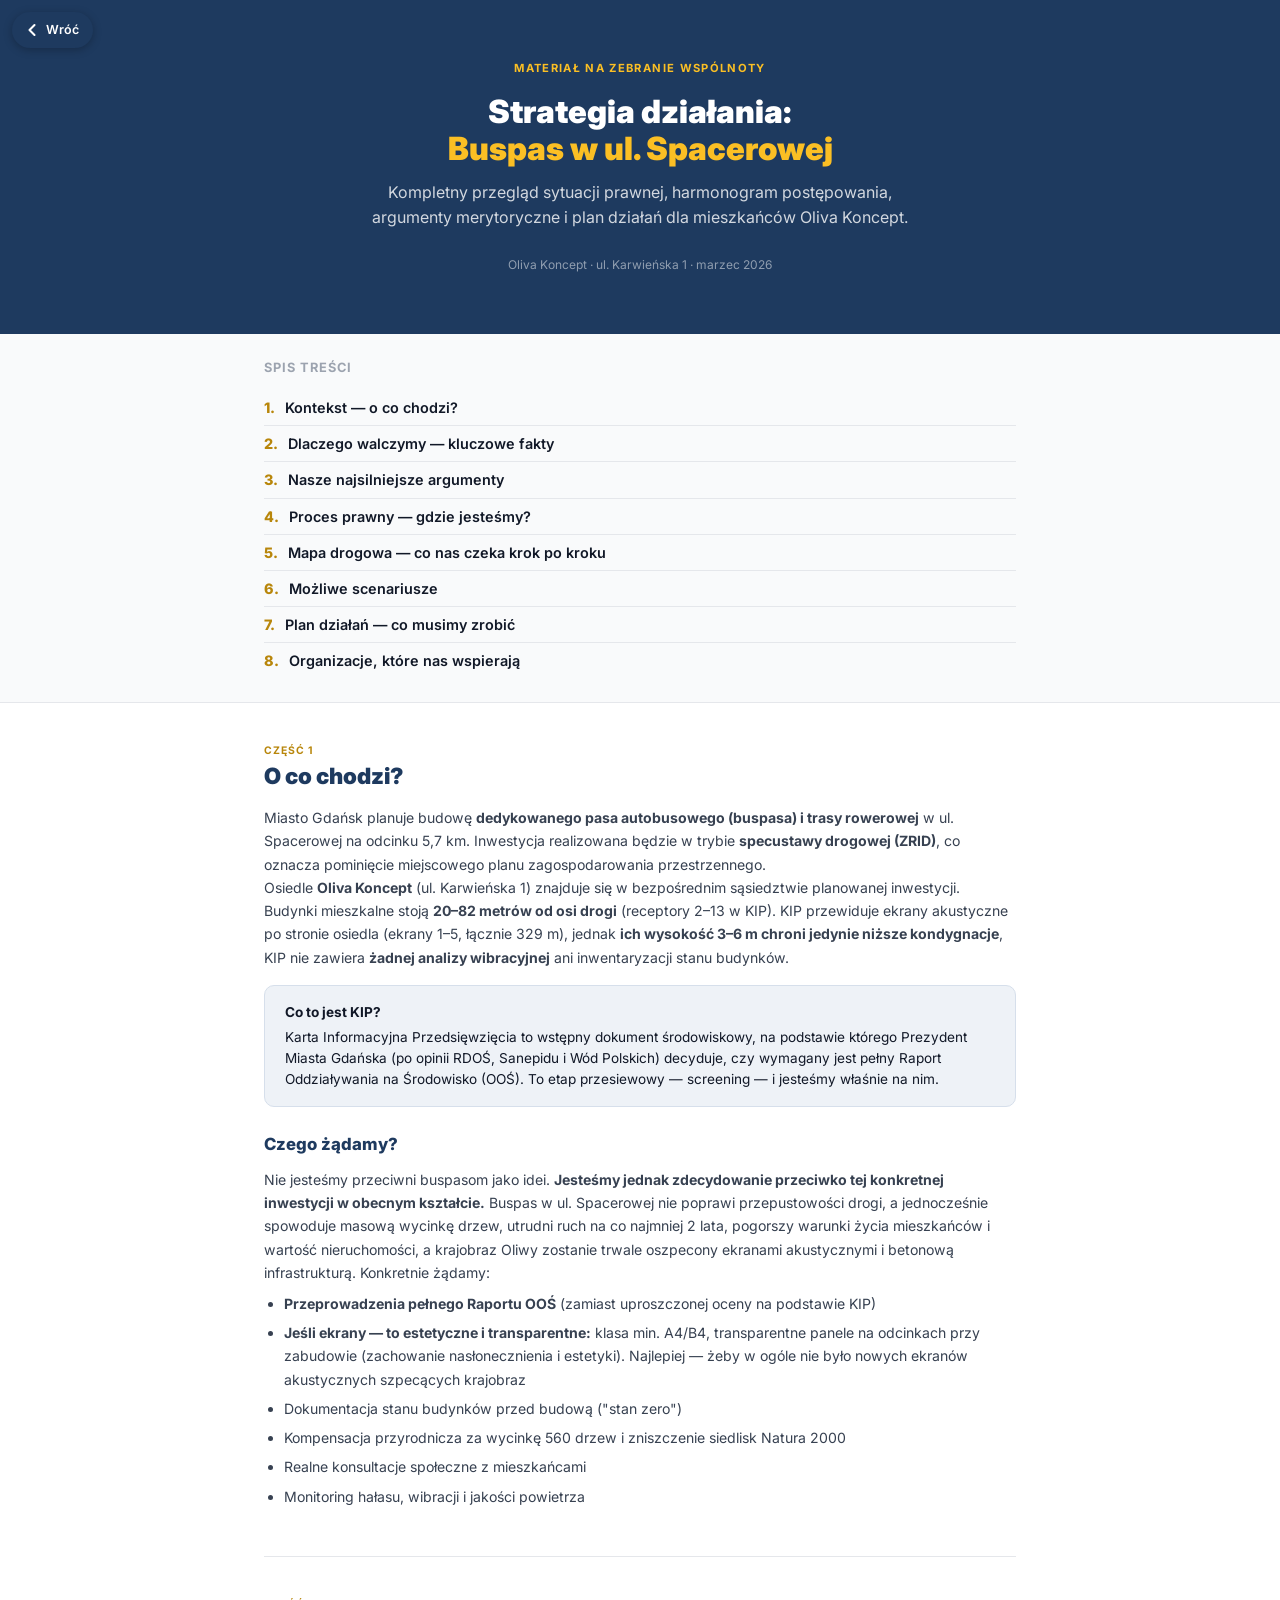
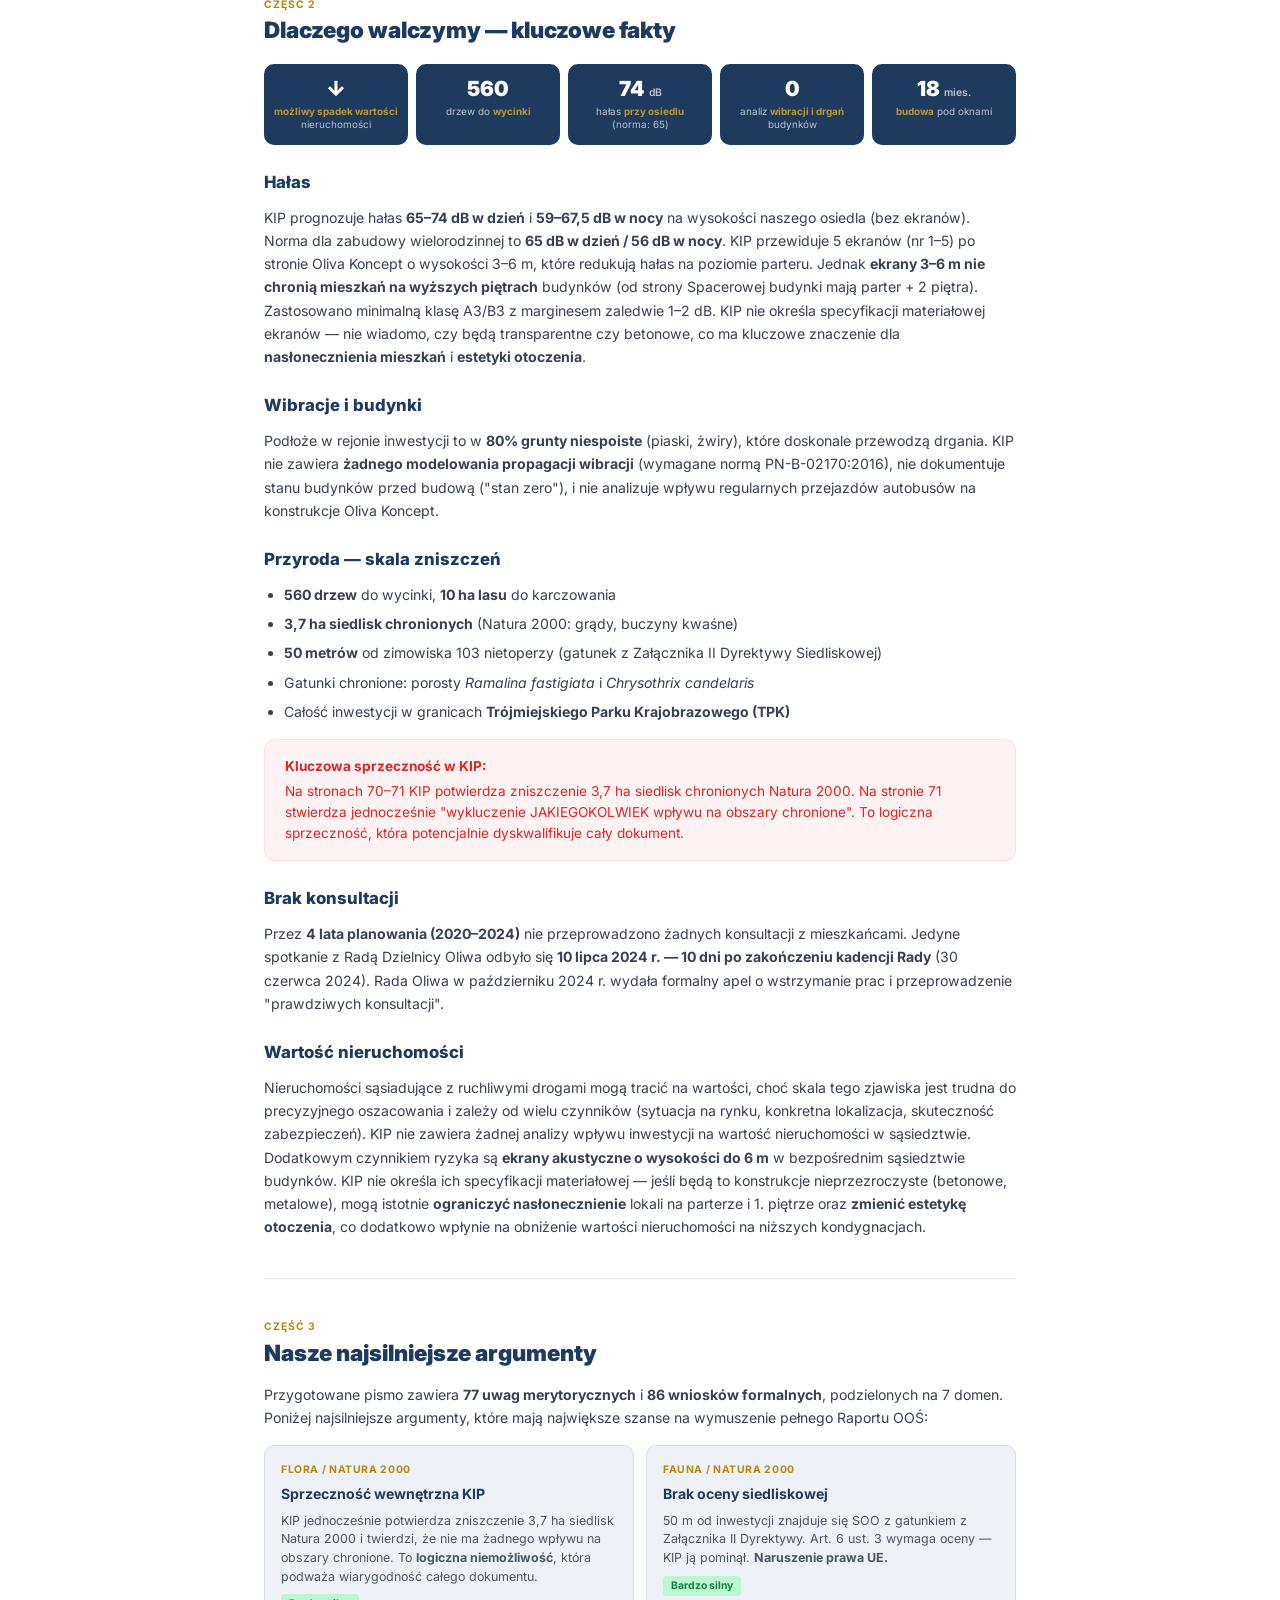
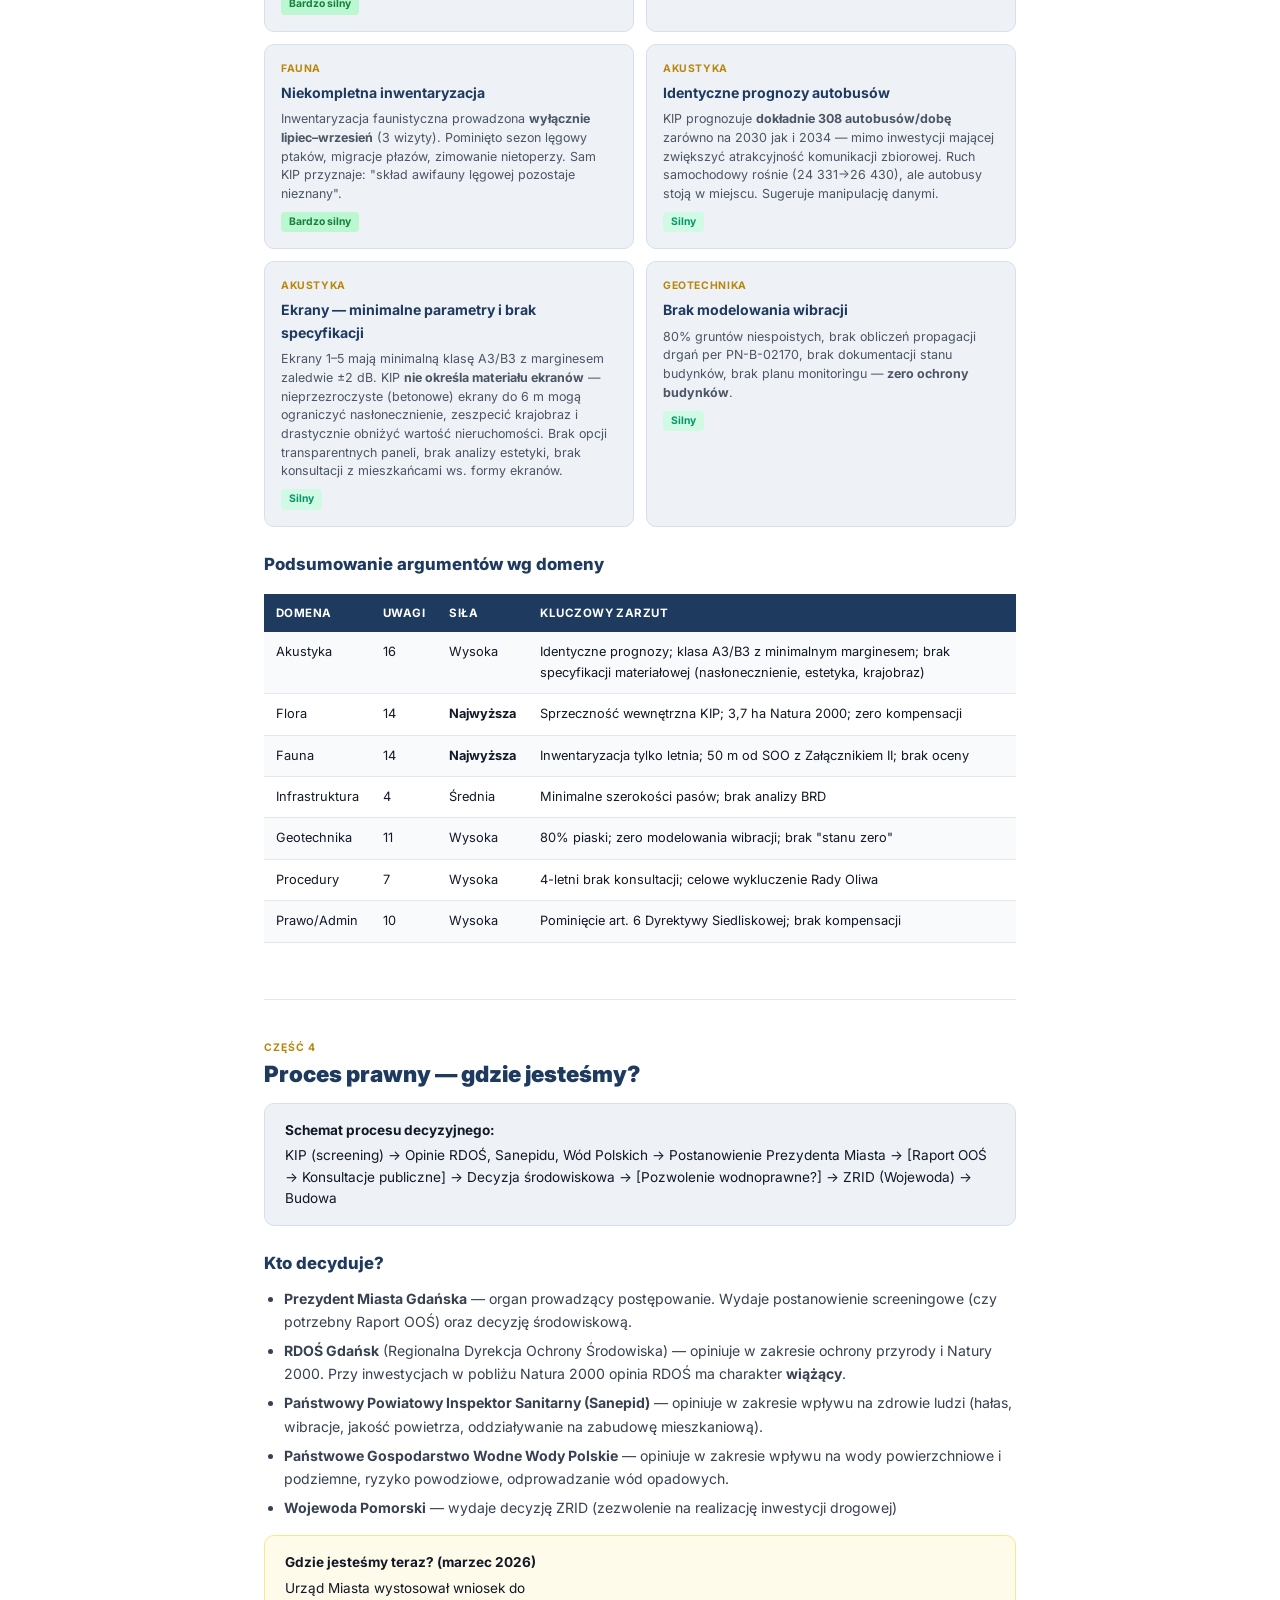
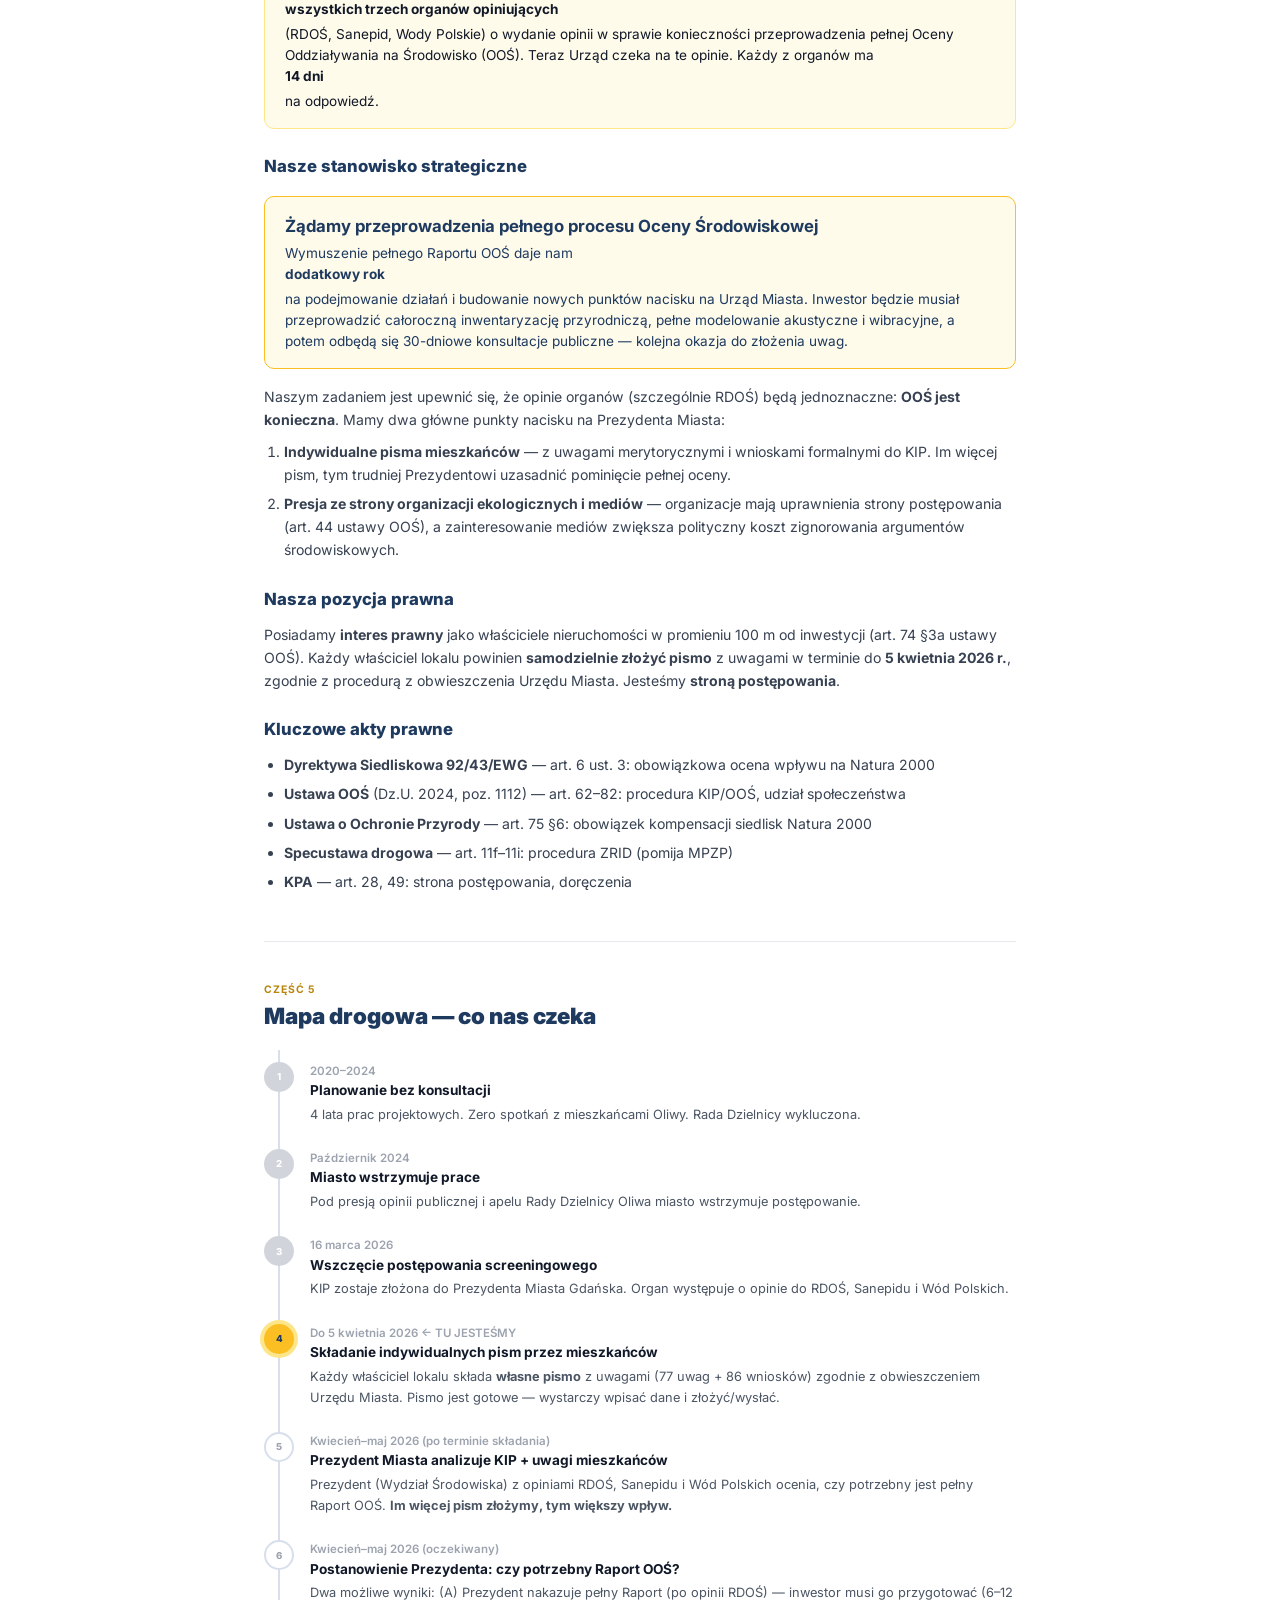
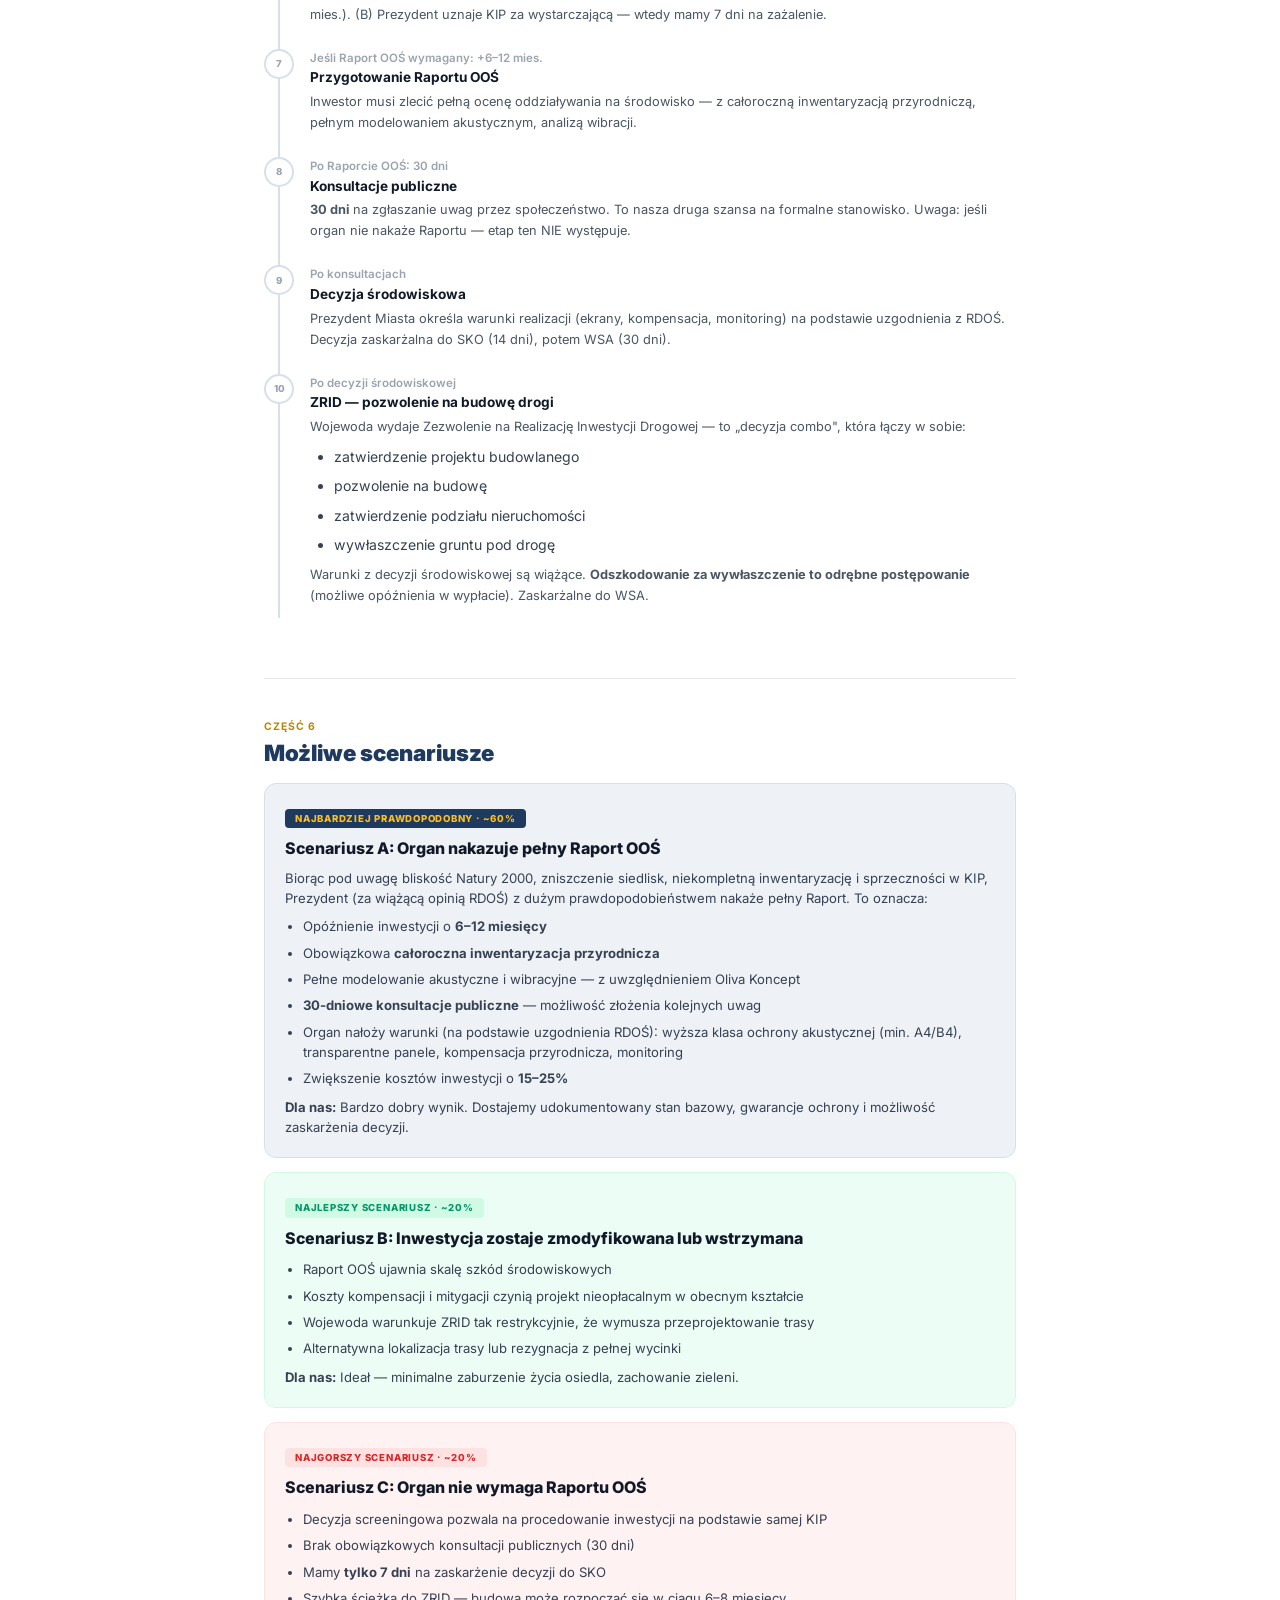
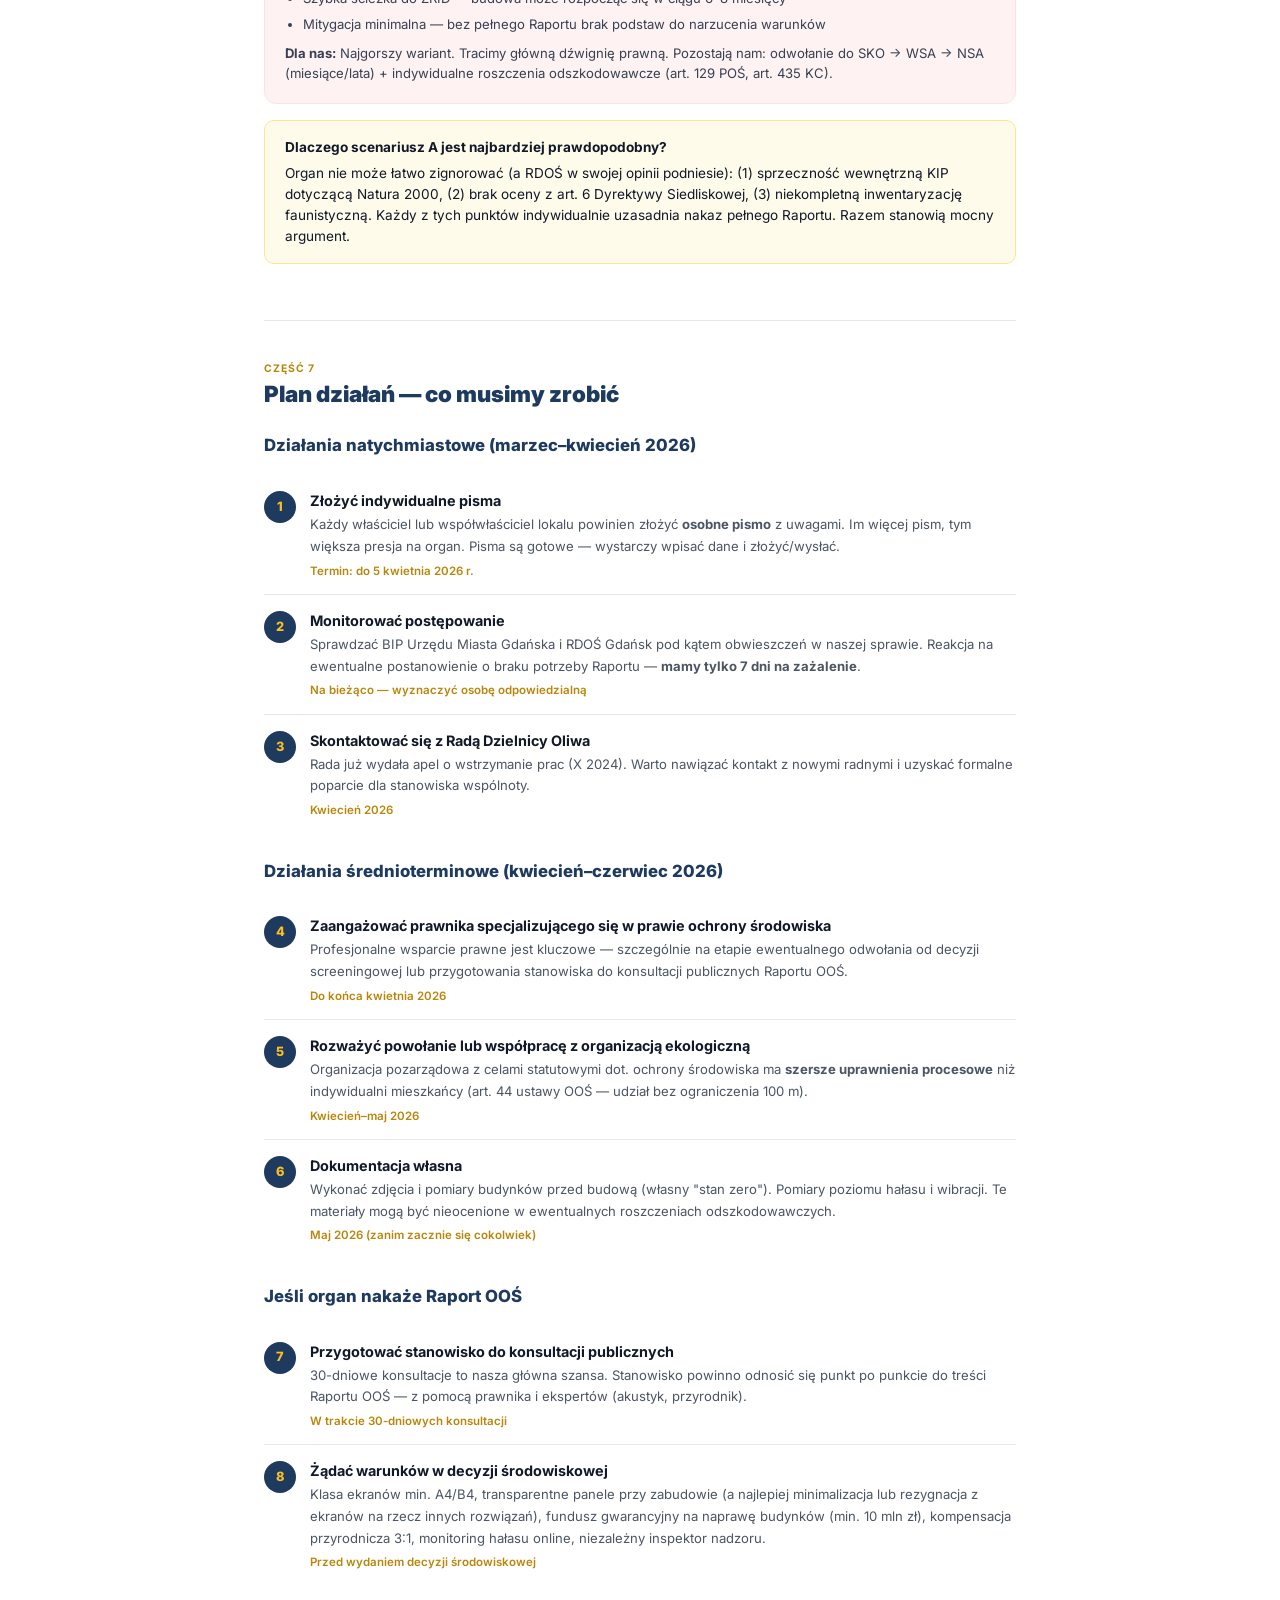
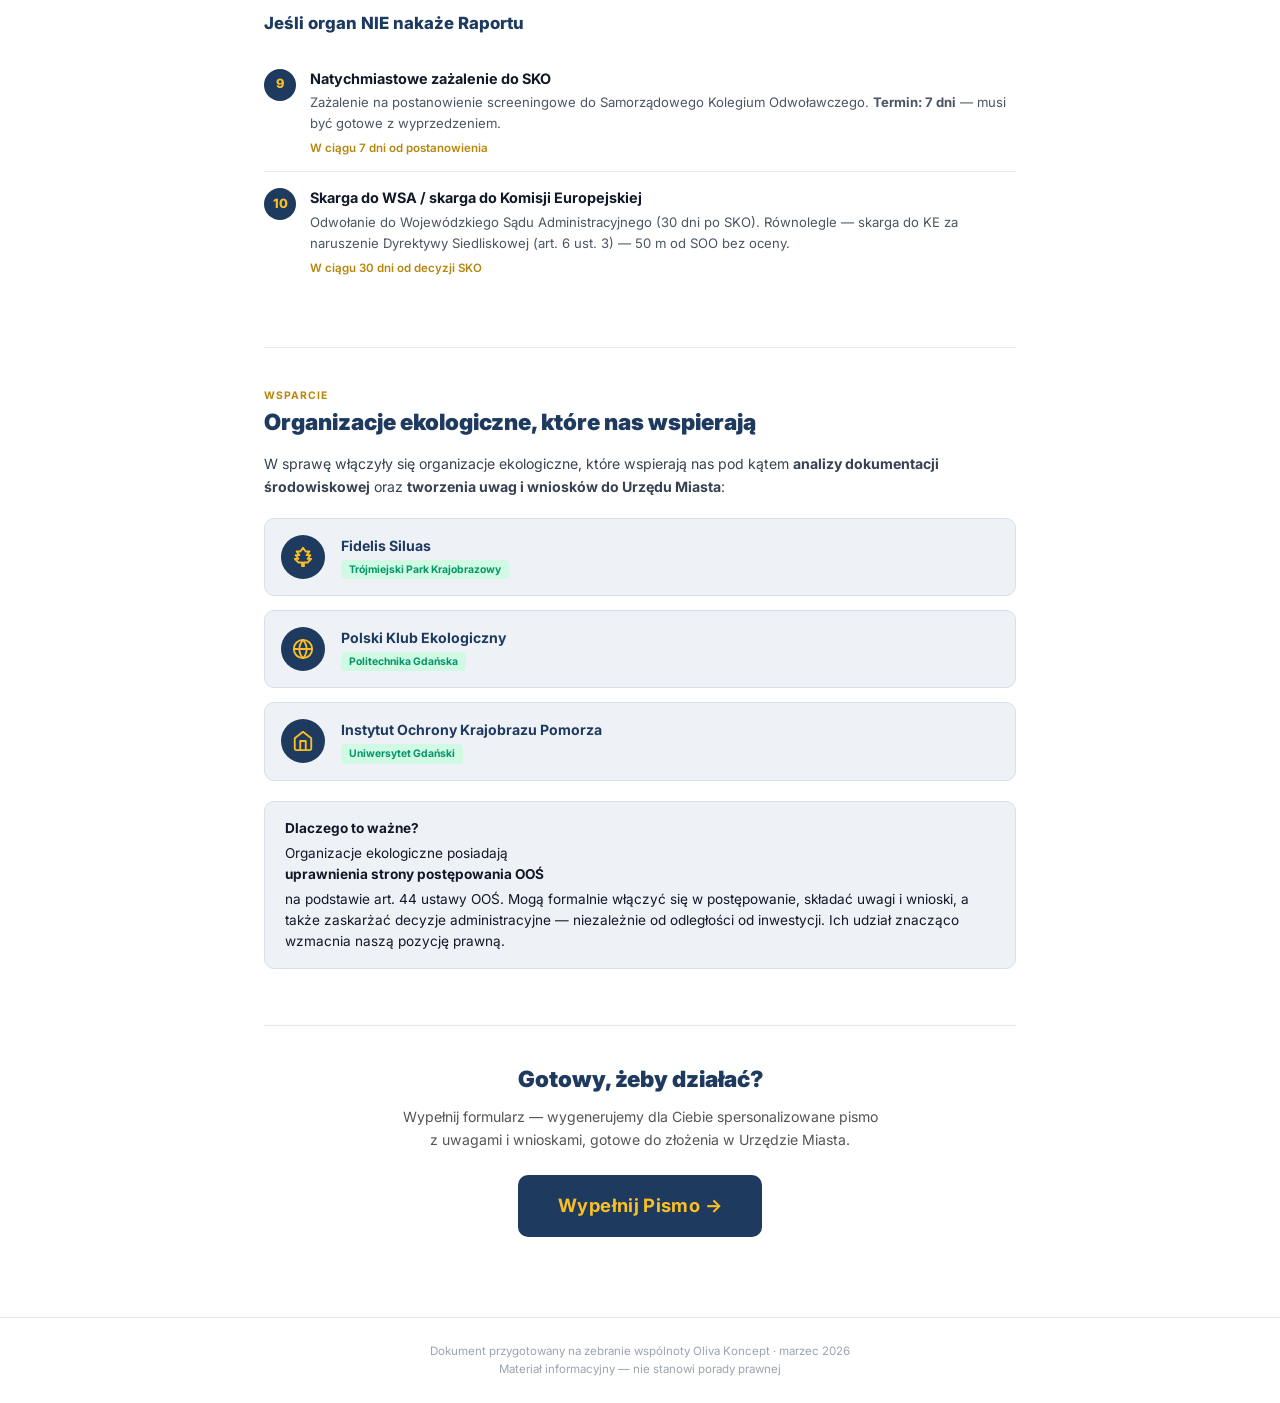
==== commit 4c41bda1: "Rozszerzenie sekcji 'Kto decyduje?' o Sanepid i Wody Polskie, status opinii, stanowisko strategiczne" ====
--- a/strategia.html
+++ b/strategia.html
@@ -464,7 +464,7 @@
 
   <div class="callout navy">
     <strong>Co to jest KIP?</strong>
-    Karta Informacyjna Przedsięwzięcia to wstępny dokument środowiskowy, na podstawie którego Prezydent Miasta Gdańska (po opinii RDOŚ) decyduje, czy wymagany jest pełny Raport Oddziaływania na Środowisko (OOŚ). To etap przesiewowy — screening — i jesteśmy właśnie na nim.
+    Karta Informacyjna Przedsięwzięcia to wstępny dokument środowiskowy, na podstawie którego Prezydent Miasta Gdańska (po opinii RDOŚ, Sanepidu i Wód Polskich) decyduje, czy wymagany jest pełny Raport Oddziaływania na Środowisko (OOŚ). To etap przesiewowy — screening — i jesteśmy właśnie na nim.
   </div>
 
   <h3>Czego żądamy?</h3>
@@ -641,15 +641,35 @@
 
   <div class="callout navy">
     <strong>Schemat procesu decyzyjnego:</strong>
-    KIP (screening) → Postanowienie Prezydenta Miasta (po opinii RDOŚ) → [Raport OOŚ → Konsultacje publiczne] → Decyzja środowiskowa → [Pozwolenie wodnoprawne?] → ZRID (Wojewoda) → Budowa
+    KIP (screening) → Opinie RDOŚ, Sanepidu, Wód Polskich → Postanowienie Prezydenta Miasta → [Raport OOŚ → Konsultacje publiczne] → Decyzja środowiskowa → [Pozwolenie wodnoprawne?] → ZRID (Wojewoda) → Budowa
   </div>
 
   <h3>Kto decyduje?</h3>
   <ul>
     <li><strong>Prezydent Miasta Gdańska</strong> — organ prowadzący postępowanie. Wydaje postanowienie screeningowe (czy potrzebny Raport OOŚ) oraz decyzję środowiskową.</li>
-    <li><strong>RDOŚ Gdańsk</strong> (Regionalna Dyrekcja Ochrony Środowiska) — opiniuje i uzgadnia. Przy inwestycjach w pobliżu Natura 2000 opinia RDOŚ ma charakter <strong>wiążący</strong>.</li>
+    <li><strong>RDOŚ Gdańsk</strong> (Regionalna Dyrekcja Ochrony Środowiska) — opiniuje w zakresie ochrony przyrody i Natury 2000. Przy inwestycjach w pobliżu Natura 2000 opinia RDOŚ ma charakter <strong>wiążący</strong>.</li>
+    <li><strong>Państwowy Powiatowy Inspektor Sanitarny (Sanepid)</strong> — opiniuje w zakresie wpływu na zdrowie ludzi (hałas, wibracje, jakość powietrza, oddziaływanie na zabudowę mieszkaniową).</li>
+    <li><strong>Państwowe Gospodarstwo Wodne Wody Polskie</strong> — opiniuje w zakresie wpływu na wody powierzchniowe i podziemne, ryzyko powodziowe, odprowadzanie wód opadowych.</li>
     <li><strong>Wojewoda Pomorski</strong> — wydaje decyzję ZRID (zezwolenie na realizację inwestycji drogowej)</li>
   </ul>
+
+  <div class="callout gold">
+    <strong>Gdzie jesteśmy teraz? (marzec 2026)</strong>
+    Urząd Miasta wystosował wniosek do <strong>wszystkich trzech organów opiniujących</strong> (RDOŚ, Sanepid, Wody Polskie) o wydanie opinii w sprawie konieczności przeprowadzenia pełnej Oceny Oddziaływania na Środowisko (OOŚ). Teraz Urząd czeka na te opinie. Każdy z organów ma <strong>14 dni</strong> na odpowiedź.
+  </div>
+
+  <h3>Nasze stanowisko strategiczne</h3>
+
+  <div class="callout red" style="color: var(--navy); border-color: var(--gold); background: var(--gold-50);">
+    <strong style="font-size: 1.05rem;">Żądamy przeprowadzenia pełnego procesu Oceny Środowiskowej</strong>
+    Wymuszenie pełnego Raportu OOŚ daje nam <strong>dodatkowy rok</strong> na podejmowanie działań i budowanie nowych punktów nacisku na Urząd Miasta. Inwestor będzie musiał przeprowadzić całoroczną inwentaryzację przyrodniczą, pełne modelowanie akustyczne i wibracyjne, a potem odbędą się 30-dniowe konsultacje publiczne — kolejna okazja do złożenia uwag.
+  </div>
+
+  <p>Naszym zadaniem jest upewnić się, że opinie organów (szczególnie RDOŚ) będą jednoznaczne: <strong>OOŚ jest konieczna</strong>. Mamy dwa główne punkty nacisku na Prezydenta Miasta:</p>
+  <ol>
+    <li><strong>Indywidualne pisma mieszkańców</strong> — z uwagami merytorycznymi i wnioskami formalnymi do KIP. Im więcej pism, tym trudniej Prezydentowi uzasadnić pominięcie pełnej oceny.</li>
+    <li><strong>Presja ze strony organizacji ekologicznych i mediów</strong> — organizacje mają uprawnienia strony postępowania (art. 44 ustawy OOŚ), a zainteresowanie mediów zwiększa polityczny koszt zignorowania argumentów środowiskowych.</li>
+  </ol>
 
   <h3>Nasza pozycja prawna</h3>
   <p>Posiadamy <strong>interes prawny</strong> jako właściciele nieruchomości w promieniu 100 m od inwestycji (art. 74 §3a ustawy OOŚ). Każdy właściciel lokalu powinien <strong>samodzielnie złożyć pismo</strong> z uwagami w terminie do <strong>5 kwietnia 2026 r.</strong>, zgodnie z procedurą z obwieszczenia Urzędu Miasta. Jesteśmy <strong>stroną postępowania</strong>.</p>
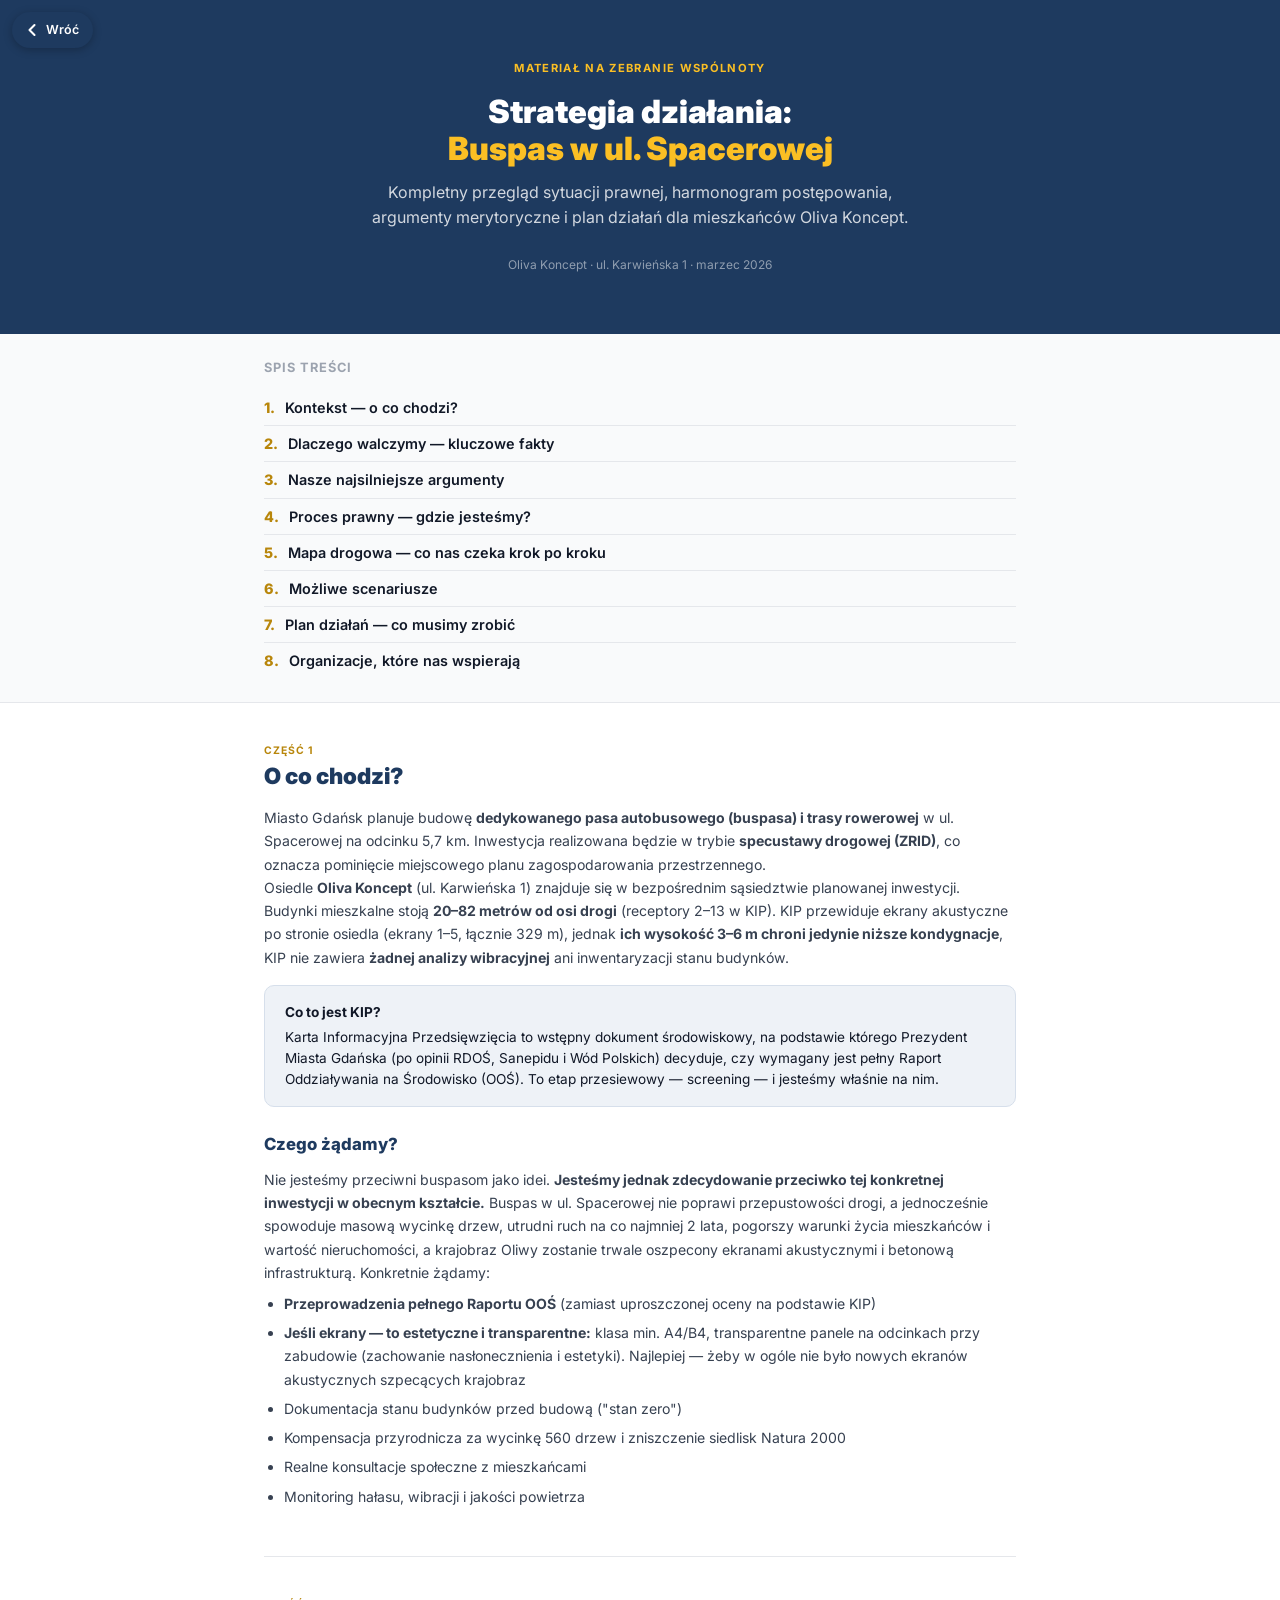
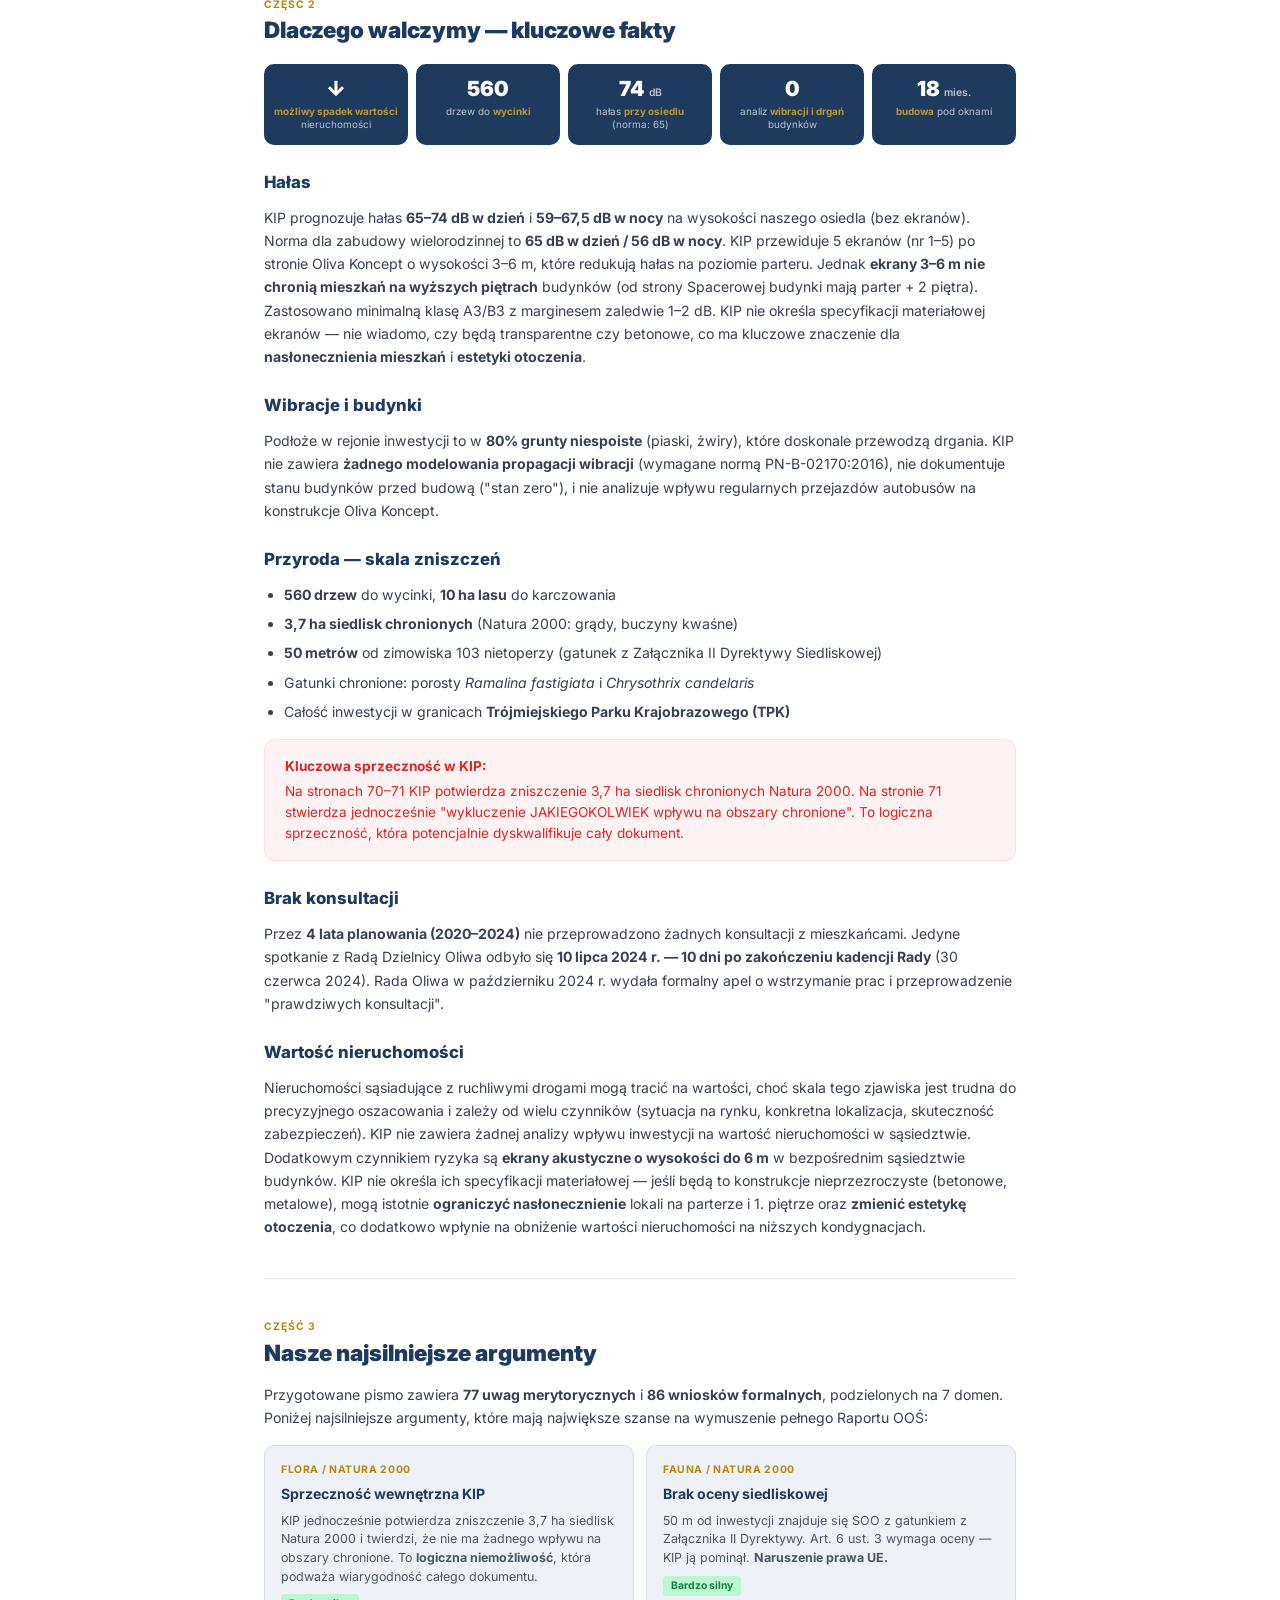
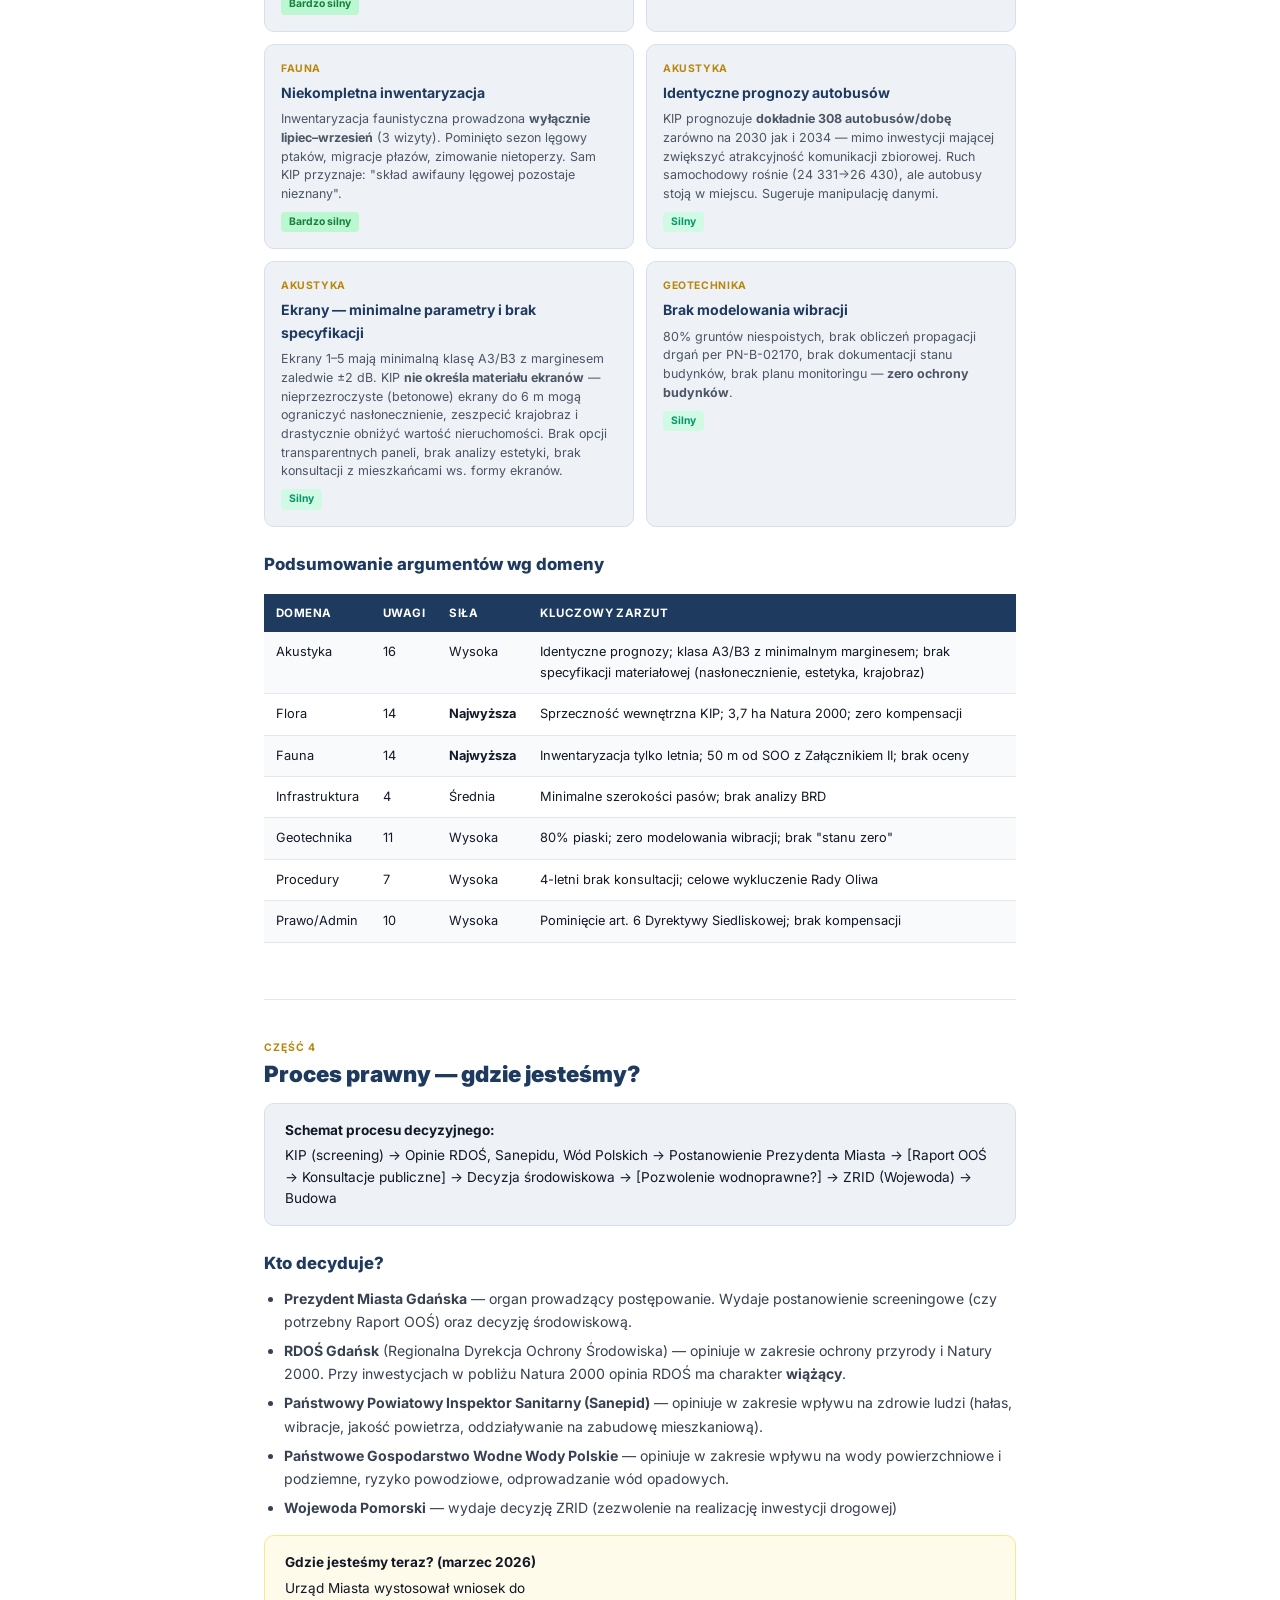
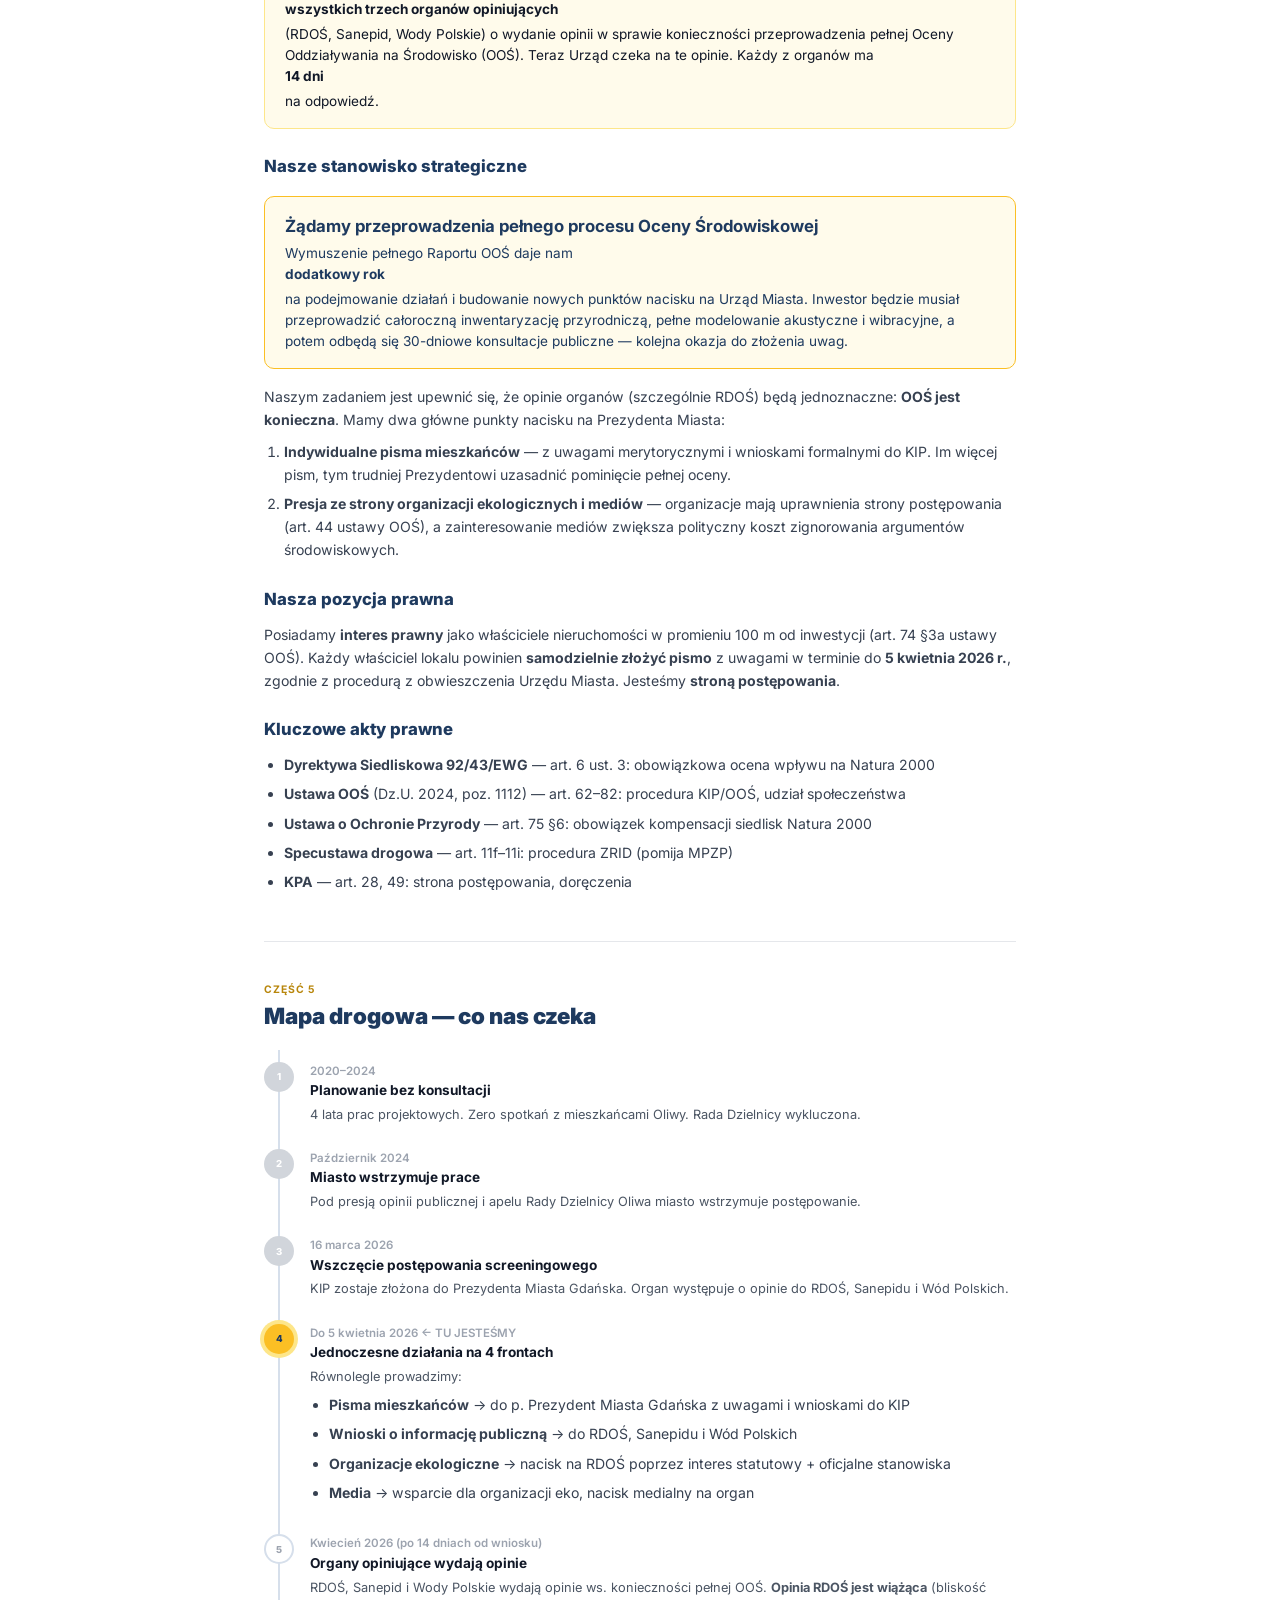
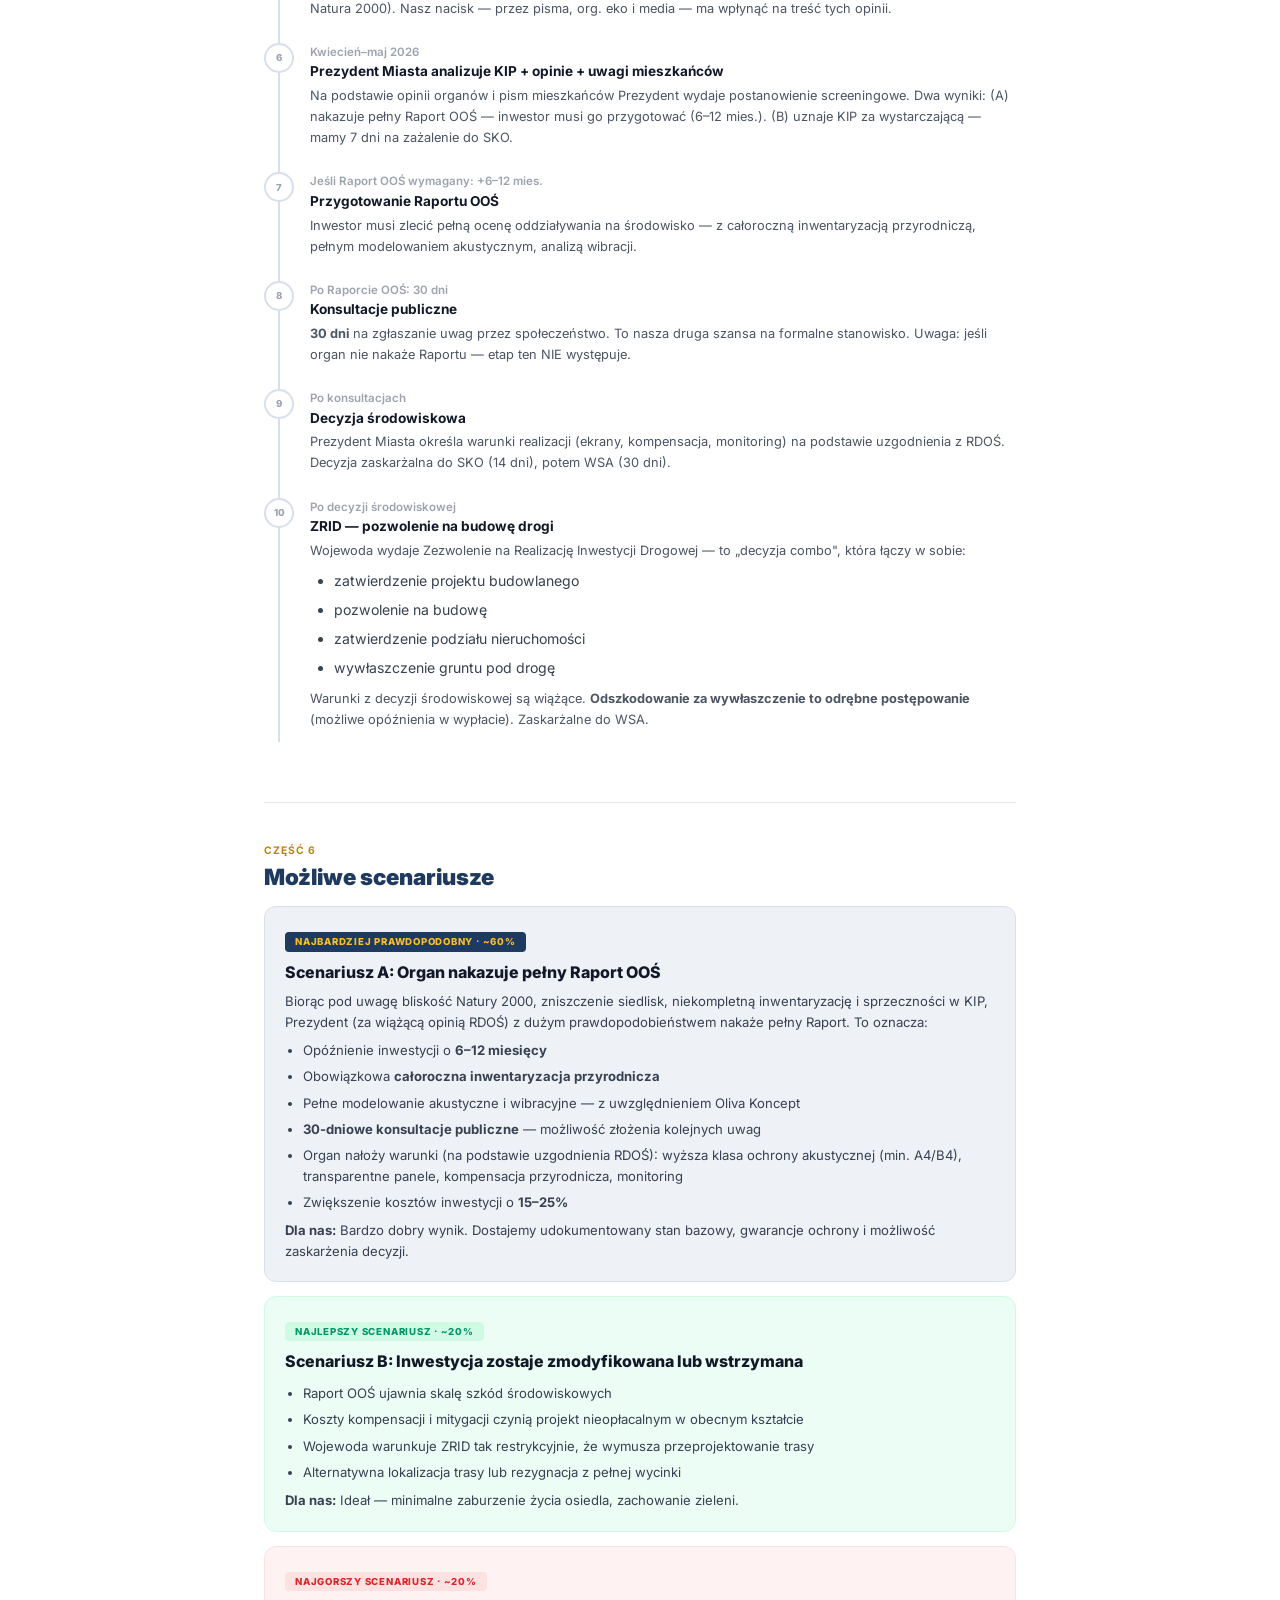
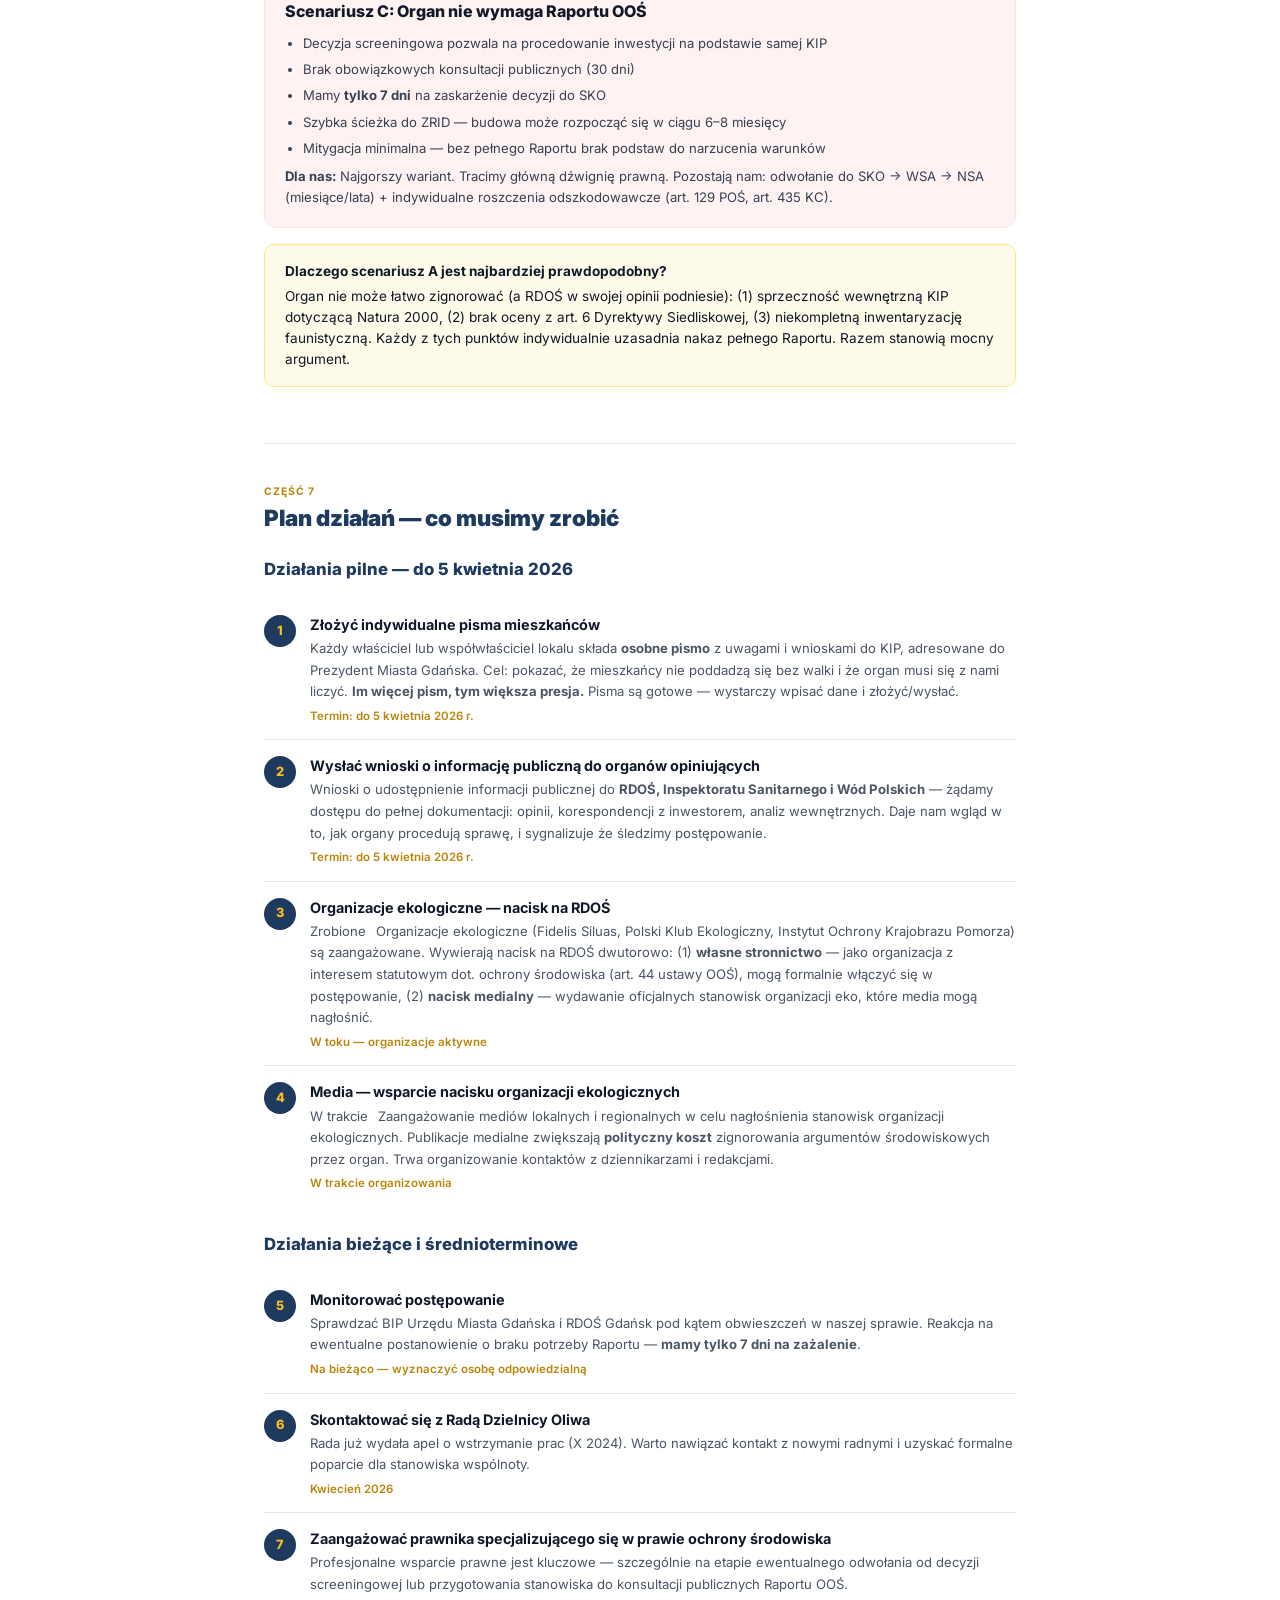
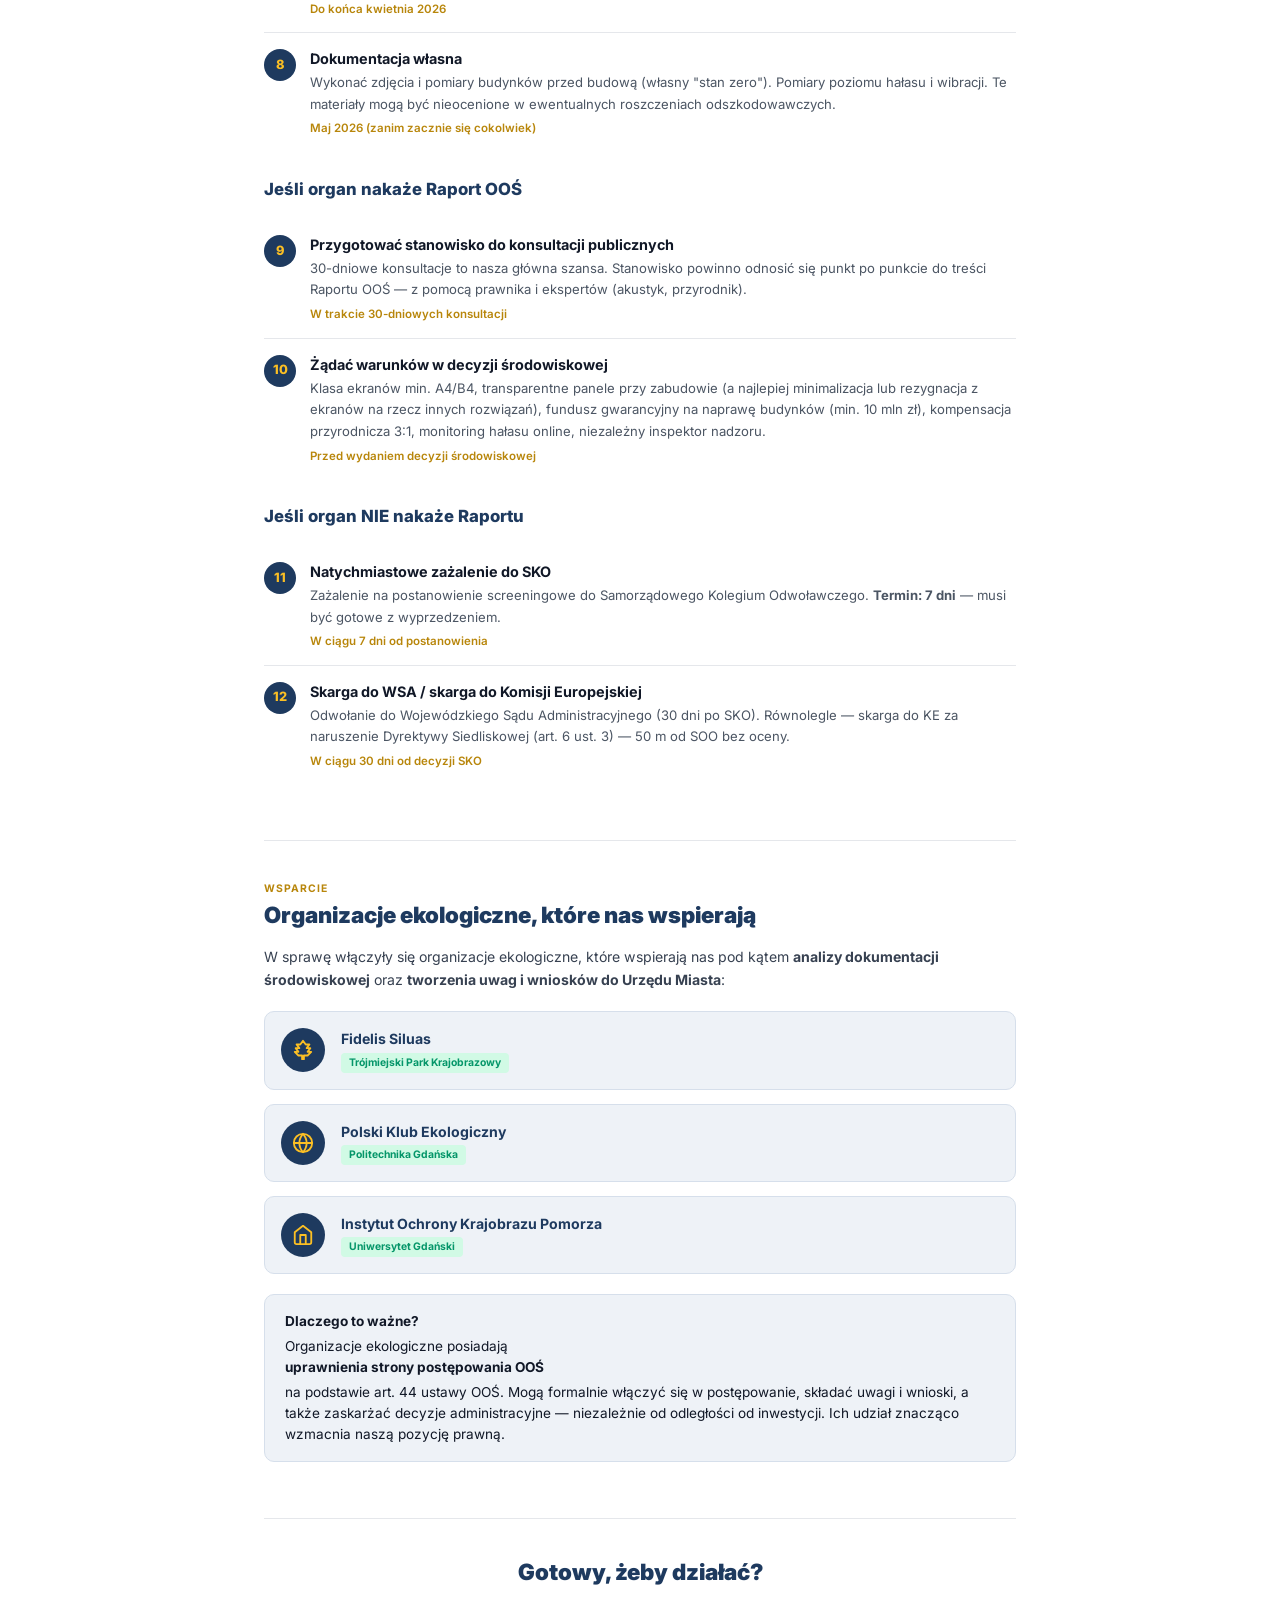
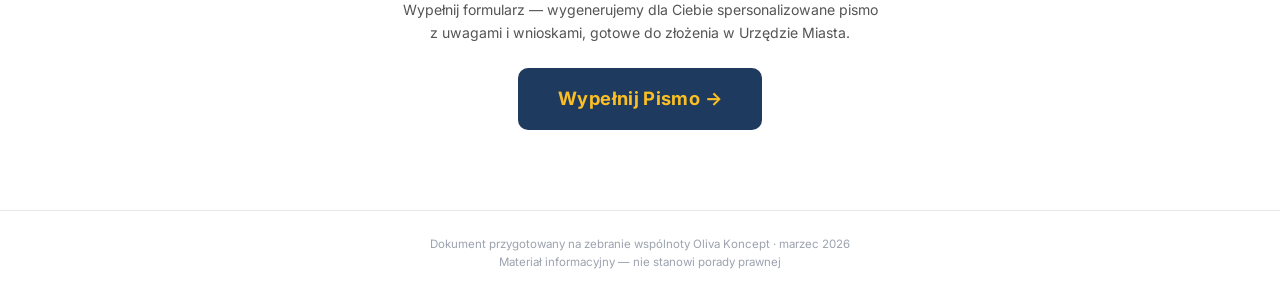
==== commit b0fe2117: "Aktualizacja planu działań i roadmapy: 4 fronty działania, status org. eko i mediów" ====
--- a/strategia.html
+++ b/strategia.html
@@ -718,24 +718,30 @@
       <div class="tl-dot current">4</div>
       <div class="tl-content">
         <div class="date">Do 5 kwietnia 2026 &larr; TU JESTEŚMY</div>
-        <h4>Składanie indywidualnych pism przez mieszkańców</h4>
-        <p>Każdy właściciel lokalu składa <strong>własne pismo</strong> z uwagami (77 uwag + 86 wniosków) zgodnie z obwieszczeniem Urzędu Miasta. Pismo jest gotowe — wystarczy wpisać dane i złożyć/wysłać.</p>
+        <h4>Jednoczesne działania na 4 frontach</h4>
+        <p>Równolegle prowadzimy:</p>
+        <ul style="margin:0.5em 0;padding-left:1.5em;font-size:0.8rem;color:var(--gray-600);">
+          <li><strong>Pisma mieszkańców</strong> → do p. Prezydent Miasta Gdańska z uwagami i wnioskami do KIP</li>
+          <li><strong>Wnioski o informację publiczną</strong> → do RDOŚ, Sanepidu i Wód Polskich</li>
+          <li><strong>Organizacje ekologiczne</strong> → nacisk na RDOŚ poprzez interes statutowy + oficjalne stanowiska</li>
+          <li><strong>Media</strong> → wsparcie dla organizacji eko, nacisk medialny na organ</li>
+        </ul>
       </div>
     </div>
     <div class="tl-item">
       <div class="tl-dot future">5</div>
       <div class="tl-content">
-        <div class="date">Kwiecień–maj 2026 (po terminie składania)</div>
-        <h4>Prezydent Miasta analizuje KIP + uwagi mieszkańców</h4>
-        <p>Prezydent (Wydział Środowiska) z opiniami RDOŚ, Sanepidu i Wód Polskich ocenia, czy potrzebny jest pełny Raport OOŚ. <strong>Im więcej pism złożymy, tym większy wpływ.</strong></p>
+        <div class="date">Kwiecień 2026 (po 14 dniach od wniosku)</div>
+        <h4>Organy opiniujące wydają opinie</h4>
+        <p>RDOŚ, Sanepid i Wody Polskie wydają opinie ws. konieczności pełnej OOŚ. <strong>Opinia RDOŚ jest wiążąca</strong> (bliskość Natura 2000). Nasz nacisk — przez pisma, org. eko i media — ma wpłynąć na treść tych opinii.</p>
       </div>
     </div>
     <div class="tl-item">
       <div class="tl-dot future">6</div>
       <div class="tl-content">
-        <div class="date">Kwiecień–maj 2026 (oczekiwany)</div>
-        <h4>Postanowienie Prezydenta: czy potrzebny Raport OOŚ?</h4>
-        <p>Dwa możliwe wyniki: (A) Prezydent nakazuje pełny Raport (po opinii RDOŚ) — inwestor musi go przygotować (6–12 mies.). (B) Prezydent uznaje KIP za wystarczającą — wtedy mamy 7 dni na zażalenie.</p>
+        <div class="date">Kwiecień–maj 2026</div>
+        <h4>Prezydent Miasta analizuje KIP + opinie + uwagi mieszkańców</h4>
+        <p>Na podstawie opinii organów i pism mieszkańców Prezydent wydaje postanowienie screeningowe. Dwa wyniki: (A) nakazuje pełny Raport OOŚ — inwestor musi go przygotować (6–12 mies.). (B) uznaje KIP za wystarczającą — mamy 7 dni na zażalenie do SKO.</p>
       </div>
     </div>
     <div class="tl-item">
@@ -836,18 +842,46 @@
   <div class="section-num">Część 7</div>
   <h2>Plan działań — co musimy zrobić</h2>
 
-  <h3>Działania natychmiastowe (marzec–kwiecień 2026)</h3>
+  <h3>Działania pilne — do 5 kwietnia 2026</h3>
   <div class="action-list">
     <div class="action-item">
       <div class="action-num">1</div>
       <div>
-        <h4>Złożyć indywidualne pisma</h4>
-        <p>Każdy właściciel lub współwłaściciel lokalu powinien złożyć <strong>osobne pismo</strong> z uwagami. Im więcej pism, tym większa presja na organ. Pisma są gotowe — wystarczy wpisać dane i złożyć/wysłać.</p>
+        <h4>Złożyć indywidualne pisma mieszkańców</h4>
+        <p>Każdy właściciel lub współwłaściciel lokalu składa <strong>osobne pismo</strong> z uwagami i wnioskami do KIP, adresowane do Prezydent Miasta Gdańska. Cel: pokazać, że mieszkańcy nie poddadzą się bez walki i że organ musi się z nami liczyć. <strong>Im więcej pism, tym większa presja.</strong> Pisma są gotowe — wystarczy wpisać dane i złożyć/wysłać.</p>
         <div class="when">Termin: do 5 kwietnia 2026 r.</div>
       </div>
     </div>
     <div class="action-item">
       <div class="action-num">2</div>
+      <div>
+        <h4>Wysłać wnioski o informację publiczną do organów opiniujących</h4>
+        <p>Wnioski o udostępnienie informacji publicznej do <strong>RDOŚ, Inspektoratu Sanitarnego i Wód Polskich</strong> — żądamy dostępu do pełnej dokumentacji: opinii, korespondencji z inwestorem, analiz wewnętrznych. Daje nam wgląd w to, jak organy procedują sprawę, i sygnalizuje że śledzimy postępowanie.</p>
+        <div class="when">Termin: do 5 kwietnia 2026 r.</div>
+      </div>
+    </div>
+    <div class="action-item">
+      <div class="action-num">3</div>
+      <div>
+        <h4>Organizacje ekologiczne — nacisk na RDOŚ</h4>
+        <p><span class="strength high" style="margin-right:6px;">Zrobione</span> Organizacje ekologiczne (Fidelis Siluas, Polski Klub Ekologiczny, Instytut Ochrony Krajobrazu Pomorza) są zaangażowane. Wywierają nacisk na RDOŚ dwutorowo: (1) <strong>własne stronnictwo</strong> — jako organizacja z interesem statutowym dot. ochrony środowiska (art. 44 ustawy OOŚ), mogą formalnie włączyć się w postępowanie, (2) <strong>nacisk medialny</strong> — wydawanie oficjalnych stanowisk organizacji eko, które media mogą nagłośnić.</p>
+        <div class="when">W toku — organizacje aktywne</div>
+      </div>
+    </div>
+    <div class="action-item">
+      <div class="action-num">4</div>
+      <div>
+        <h4>Media — wsparcie nacisku organizacji ekologicznych</h4>
+        <p><span class="strength medium" style="margin-right:6px;">W trakcie</span> Zaangażowanie mediów lokalnych i regionalnych w celu nagłośnienia stanowisk organizacji ekologicznych. Publikacje medialne zwiększają <strong>polityczny koszt</strong> zignorowania argumentów środowiskowych przez organ. Trwa organizowanie kontaktów z dziennikarzami i redakcjami.</p>
+        <div class="when">W trakcie organizowania</div>
+      </div>
+    </div>
+  </div>
+
+  <h3>Działania bieżące i średnioterminowe</h3>
+  <div class="action-list">
+    <div class="action-item">
+      <div class="action-num">5</div>
       <div>
         <h4>Monitorować postępowanie</h4>
         <p>Sprawdzać BIP Urzędu Miasta Gdańska i RDOŚ Gdańsk pod kątem obwieszczeń w naszej sprawie. Reakcja na ewentualne postanowienie o braku potrzeby Raportu — <strong>mamy tylko 7 dni na zażalenie</strong>.</p>
@@ -855,19 +889,15 @@
       </div>
     </div>
     <div class="action-item">
-      <div class="action-num">3</div>
+      <div class="action-num">6</div>
       <div>
         <h4>Skontaktować się z Radą Dzielnicy Oliwa</h4>
         <p>Rada już wydała apel o wstrzymanie prac (X 2024). Warto nawiązać kontakt z nowymi radnymi i uzyskać formalne poparcie dla stanowiska wspólnoty.</p>
         <div class="when">Kwiecień 2026</div>
       </div>
     </div>
-  </div>
-
-  <h3>Działania średnioterminowe (kwiecień–czerwiec 2026)</h3>
-  <div class="action-list">
-    <div class="action-item">
-      <div class="action-num">4</div>
+    <div class="action-item">
+      <div class="action-num">7</div>
       <div>
         <h4>Zaangażować prawnika specjalizującego się w prawie ochrony środowiska</h4>
         <p>Profesjonalne wsparcie prawne jest kluczowe — szczególnie na etapie ewentualnego odwołania od decyzji screeningowej lub przygotowania stanowiska do konsultacji publicznych Raportu OOŚ.</p>
@@ -875,15 +905,7 @@
       </div>
     </div>
     <div class="action-item">
-      <div class="action-num">5</div>
-      <div>
-        <h4>Rozważyć powołanie lub współpracę z organizacją ekologiczną</h4>
-        <p>Organizacja pozarządowa z celami statutowymi dot. ochrony środowiska ma <strong>szersze uprawnienia procesowe</strong> niż indywidualni mieszkańcy (art. 44 ustawy OOŚ — udział bez ograniczenia 100 m).</p>
-        <div class="when">Kwiecień–maj 2026</div>
-      </div>
-    </div>
-    <div class="action-item">
-      <div class="action-num">6</div>
+      <div class="action-num">8</div>
       <div>
         <h4>Dokumentacja własna</h4>
         <p>Wykonać zdjęcia i pomiary budynków przed budową (własny "stan zero"). Pomiary poziomu hałasu i wibracji. Te materiały mogą być nieocenione w ewentualnych roszczeniach odszkodowawczych.</p>
@@ -895,7 +917,7 @@
   <h3>Jeśli organ nakaże Raport OOŚ</h3>
   <div class="action-list">
     <div class="action-item">
-      <div class="action-num">7</div>
+      <div class="action-num">9</div>
       <div>
         <h4>Przygotować stanowisko do konsultacji publicznych</h4>
         <p>30-dniowe konsultacje to nasza główna szansa. Stanowisko powinno odnosić się punkt po punkcie do treści Raportu OOŚ — z pomocą prawnika i ekspertów (akustyk, przyrodnik).</p>
@@ -903,7 +925,7 @@
       </div>
     </div>
     <div class="action-item">
-      <div class="action-num">8</div>
+      <div class="action-num">10</div>
       <div>
         <h4>Żądać warunków w decyzji środowiskowej</h4>
         <p>Klasa ekranów min. A4/B4, transparentne panele przy zabudowie (a najlepiej minimalizacja lub rezygnacja z ekranów na rzecz innych rozwiązań), fundusz gwarancyjny na naprawę budynków (min. 10 mln zł), kompensacja przyrodnicza 3:1, monitoring hałasu online, niezależny inspektor nadzoru.</p>
@@ -915,7 +937,7 @@
   <h3>Jeśli organ NIE nakaże Raportu</h3>
   <div class="action-list">
     <div class="action-item">
-      <div class="action-num">9</div>
+      <div class="action-num">11</div>
       <div>
         <h4>Natychmiastowe zażalenie do SKO</h4>
         <p>Zażalenie na postanowienie screeningowe do Samorządowego Kolegium Odwoławczego. <strong>Termin: 7 dni</strong> — musi być gotowe z wyprzedzeniem.</p>
@@ -923,7 +945,7 @@
       </div>
     </div>
     <div class="action-item">
-      <div class="action-num">10</div>
+      <div class="action-num">12</div>
       <div>
         <h4>Skarga do WSA / skarga do Komisji Europejskiej</h4>
         <p>Odwołanie do Wojewódzkiego Sądu Administracyjnego (30 dni po SKO). Równolegle — skarga do KE za naruszenie Dyrektywy Siedliskowej (art. 6 ust. 3) — 50 m od SOO bez oceny.</p>
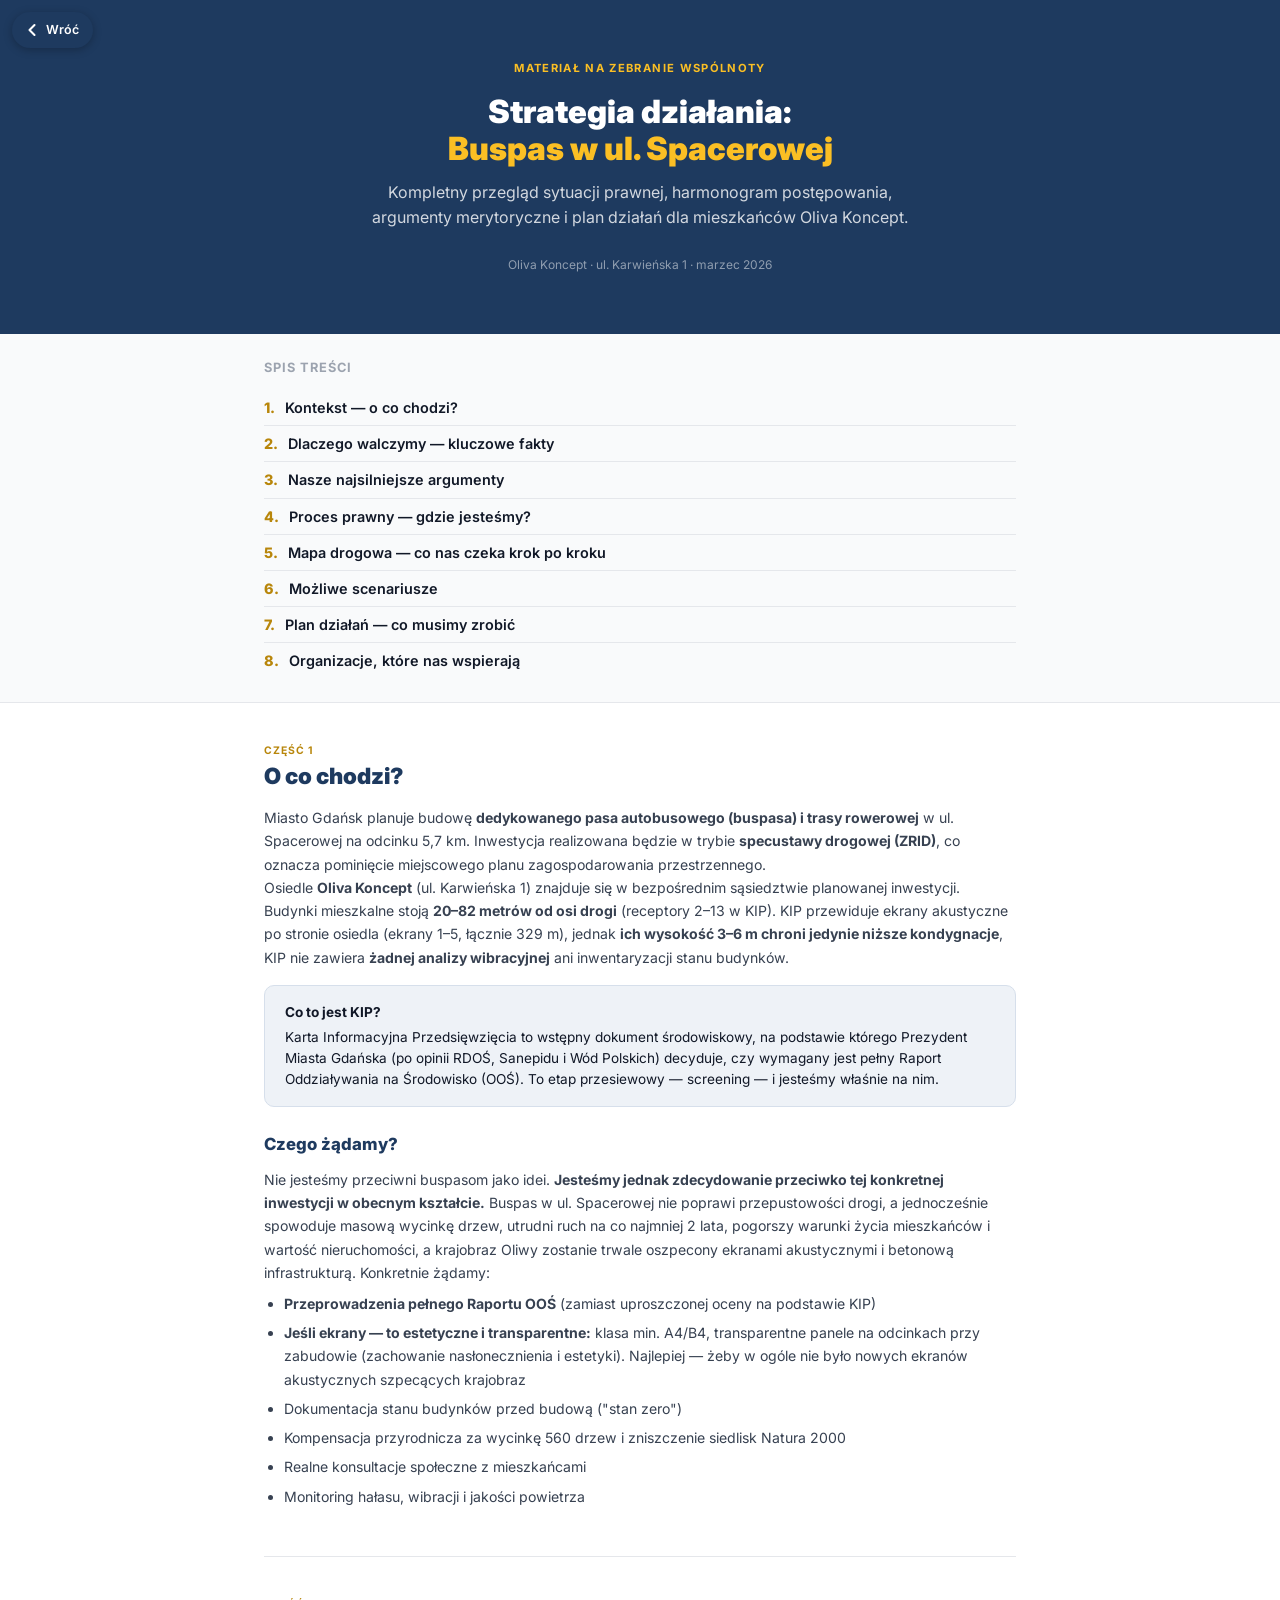
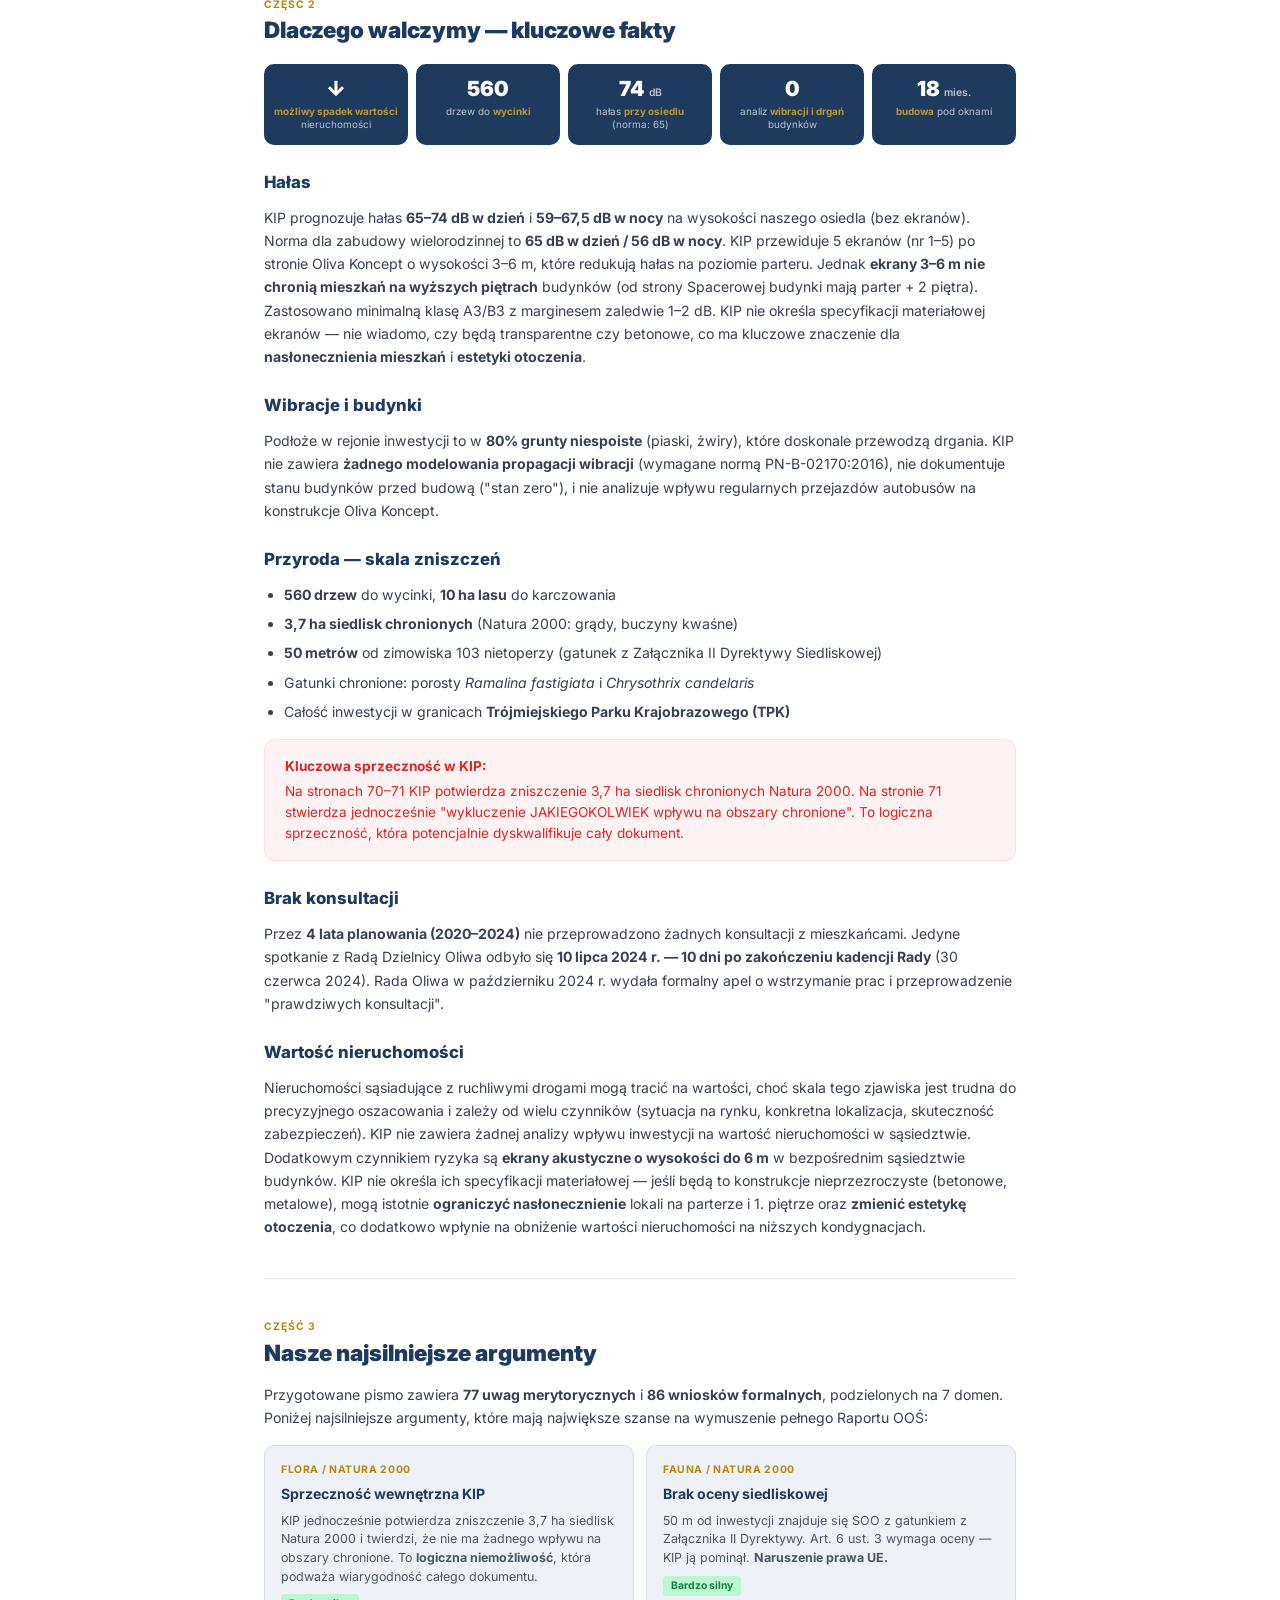
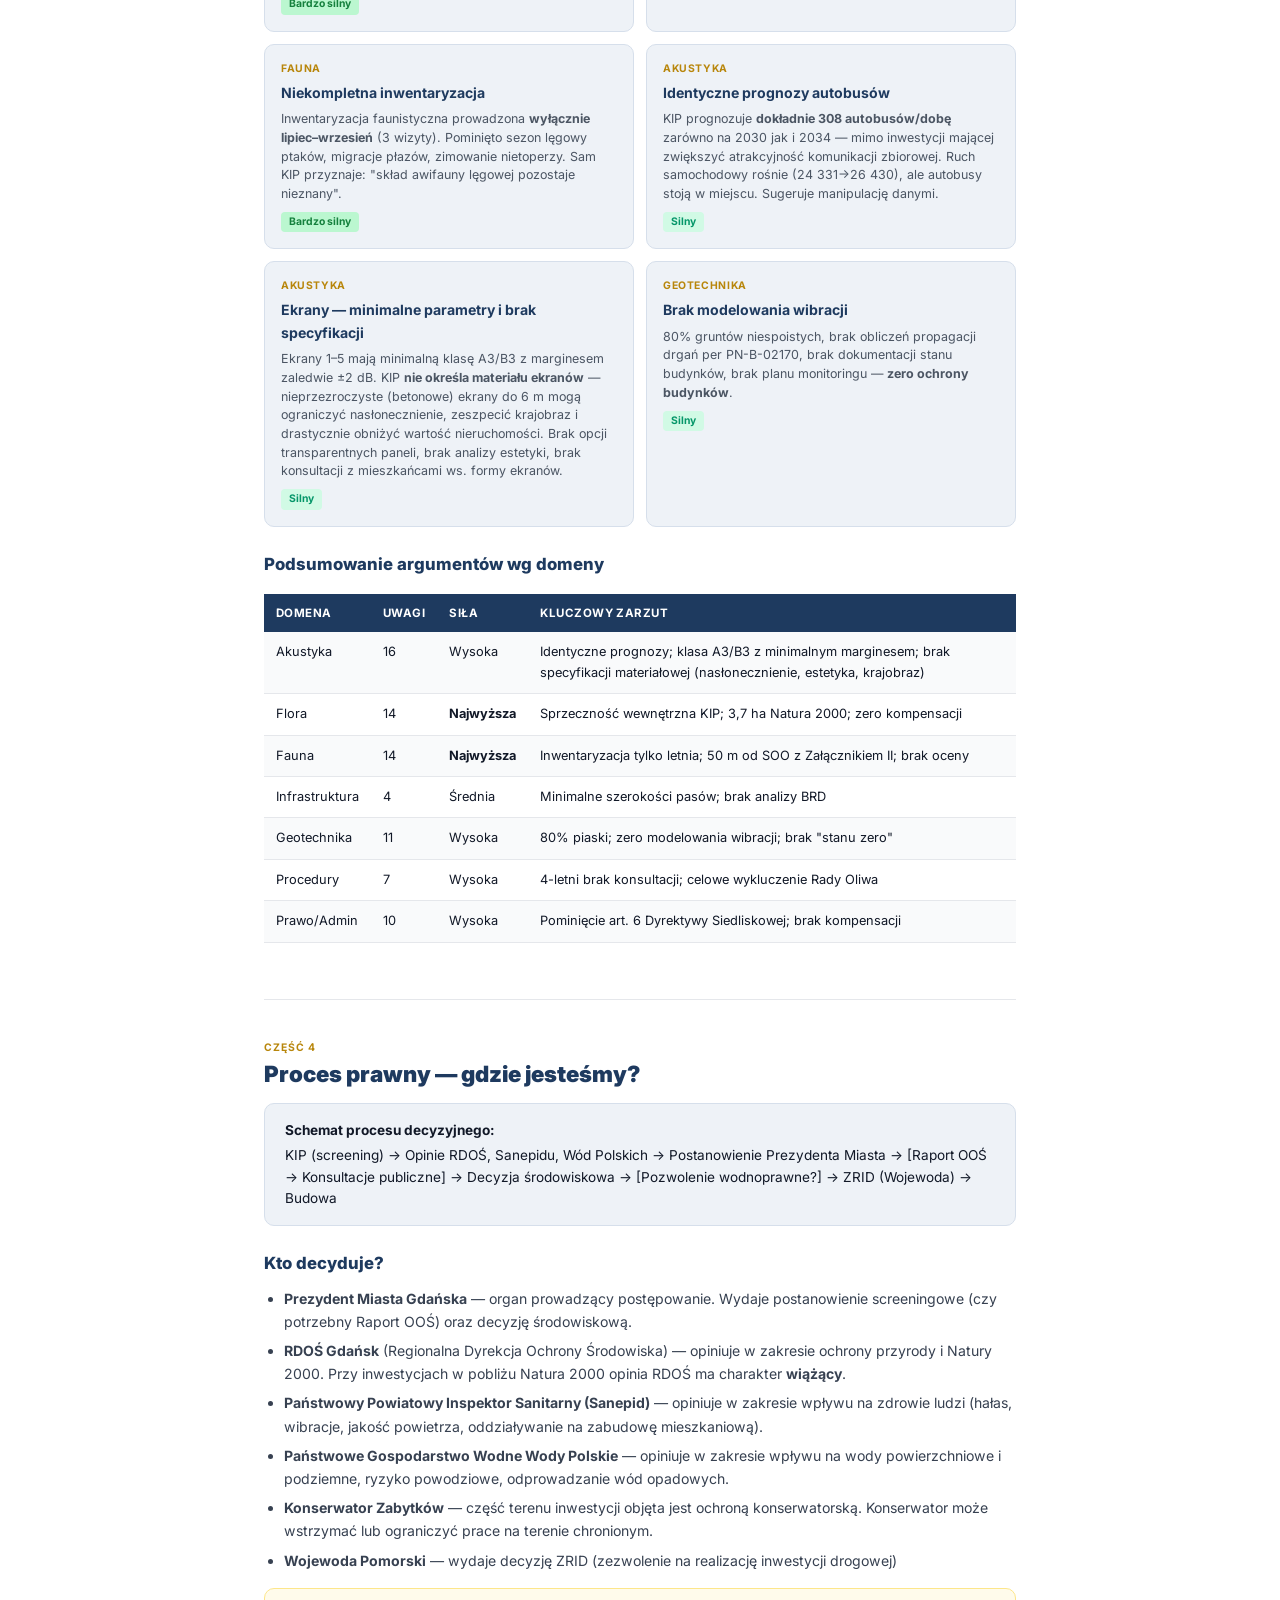
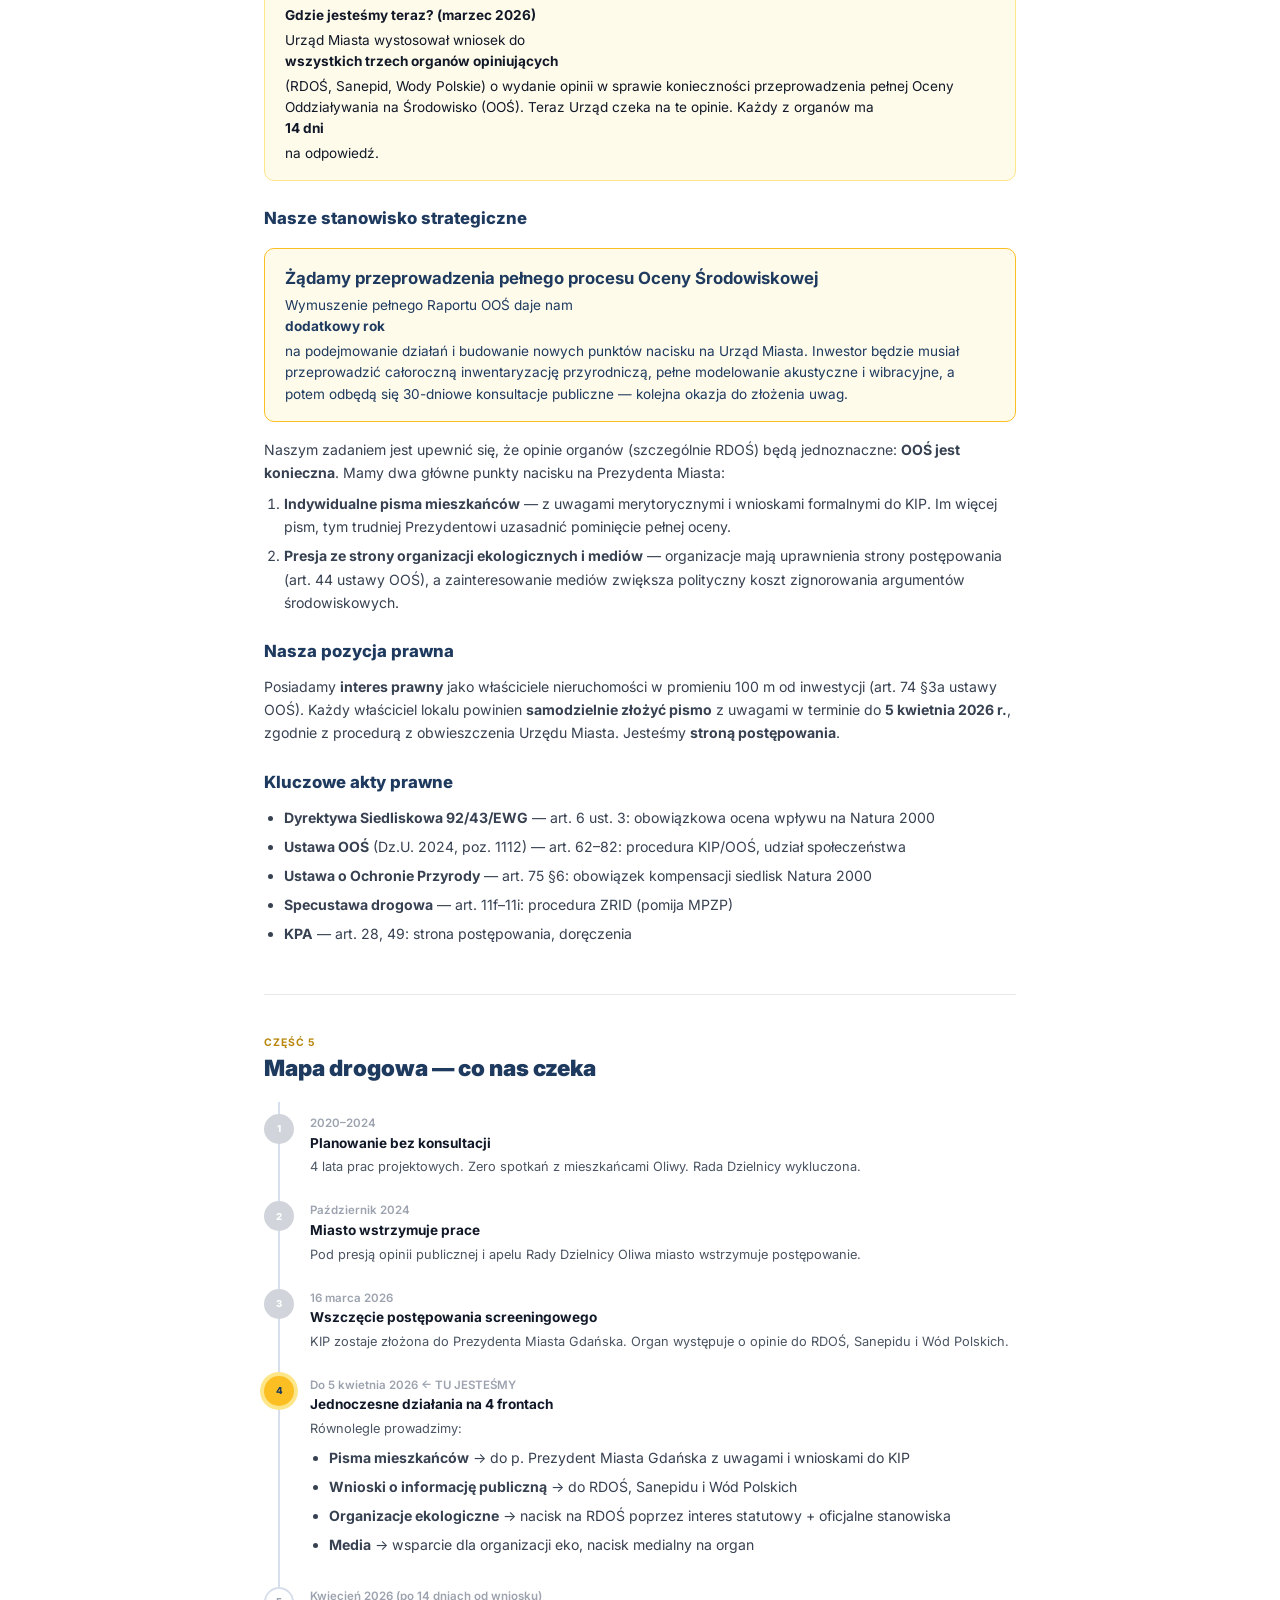
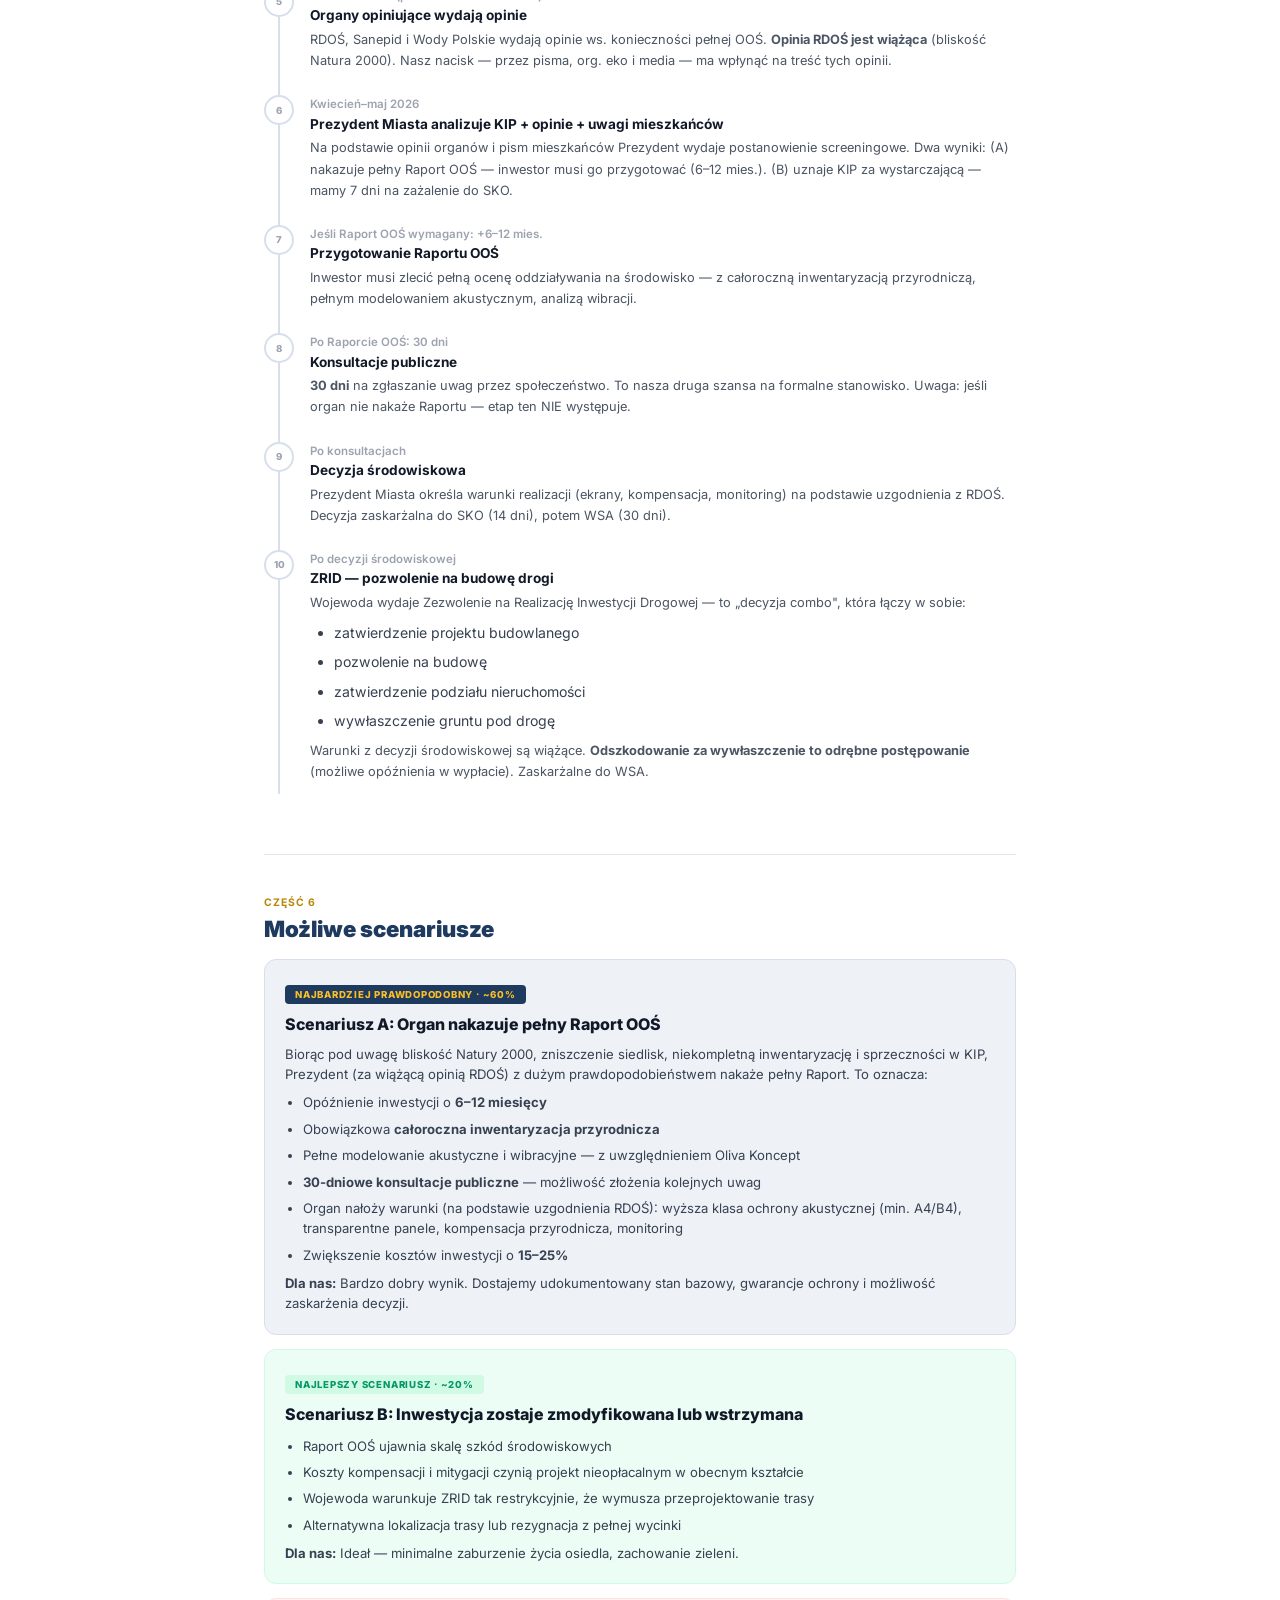
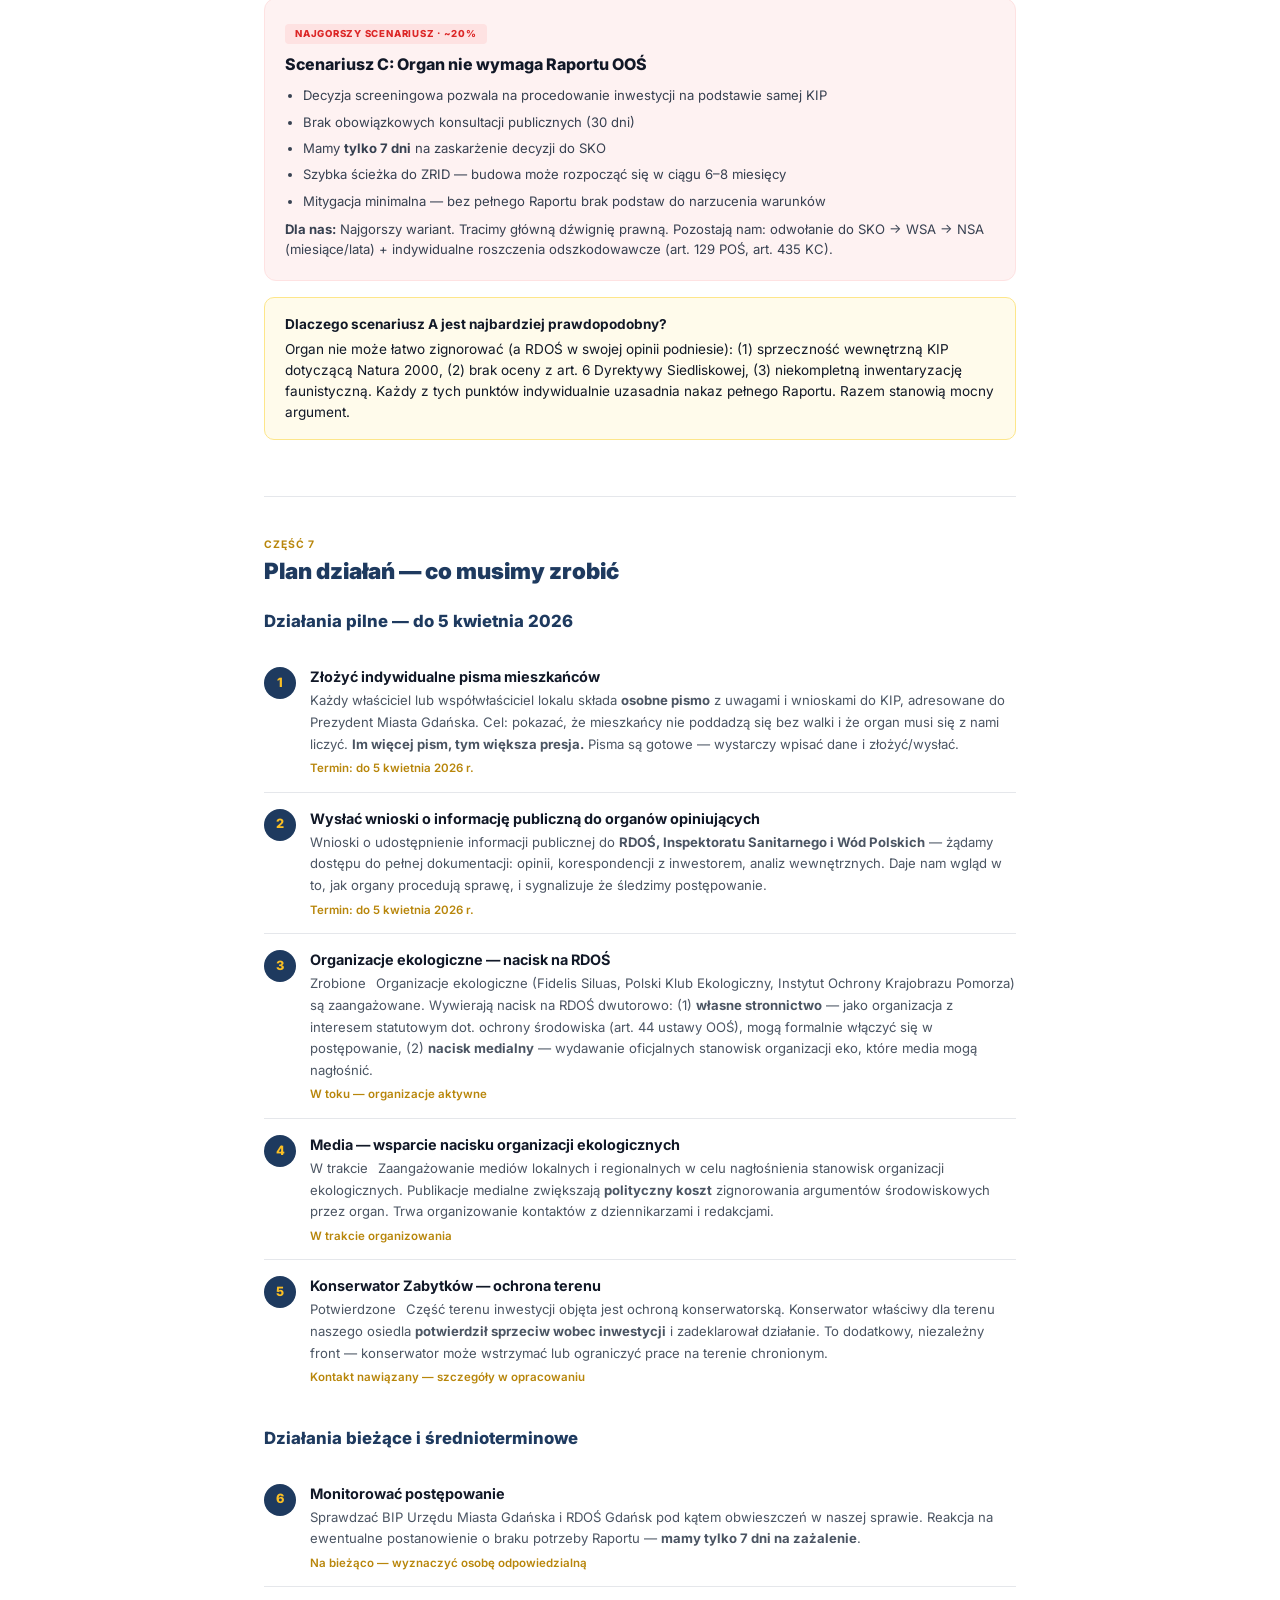
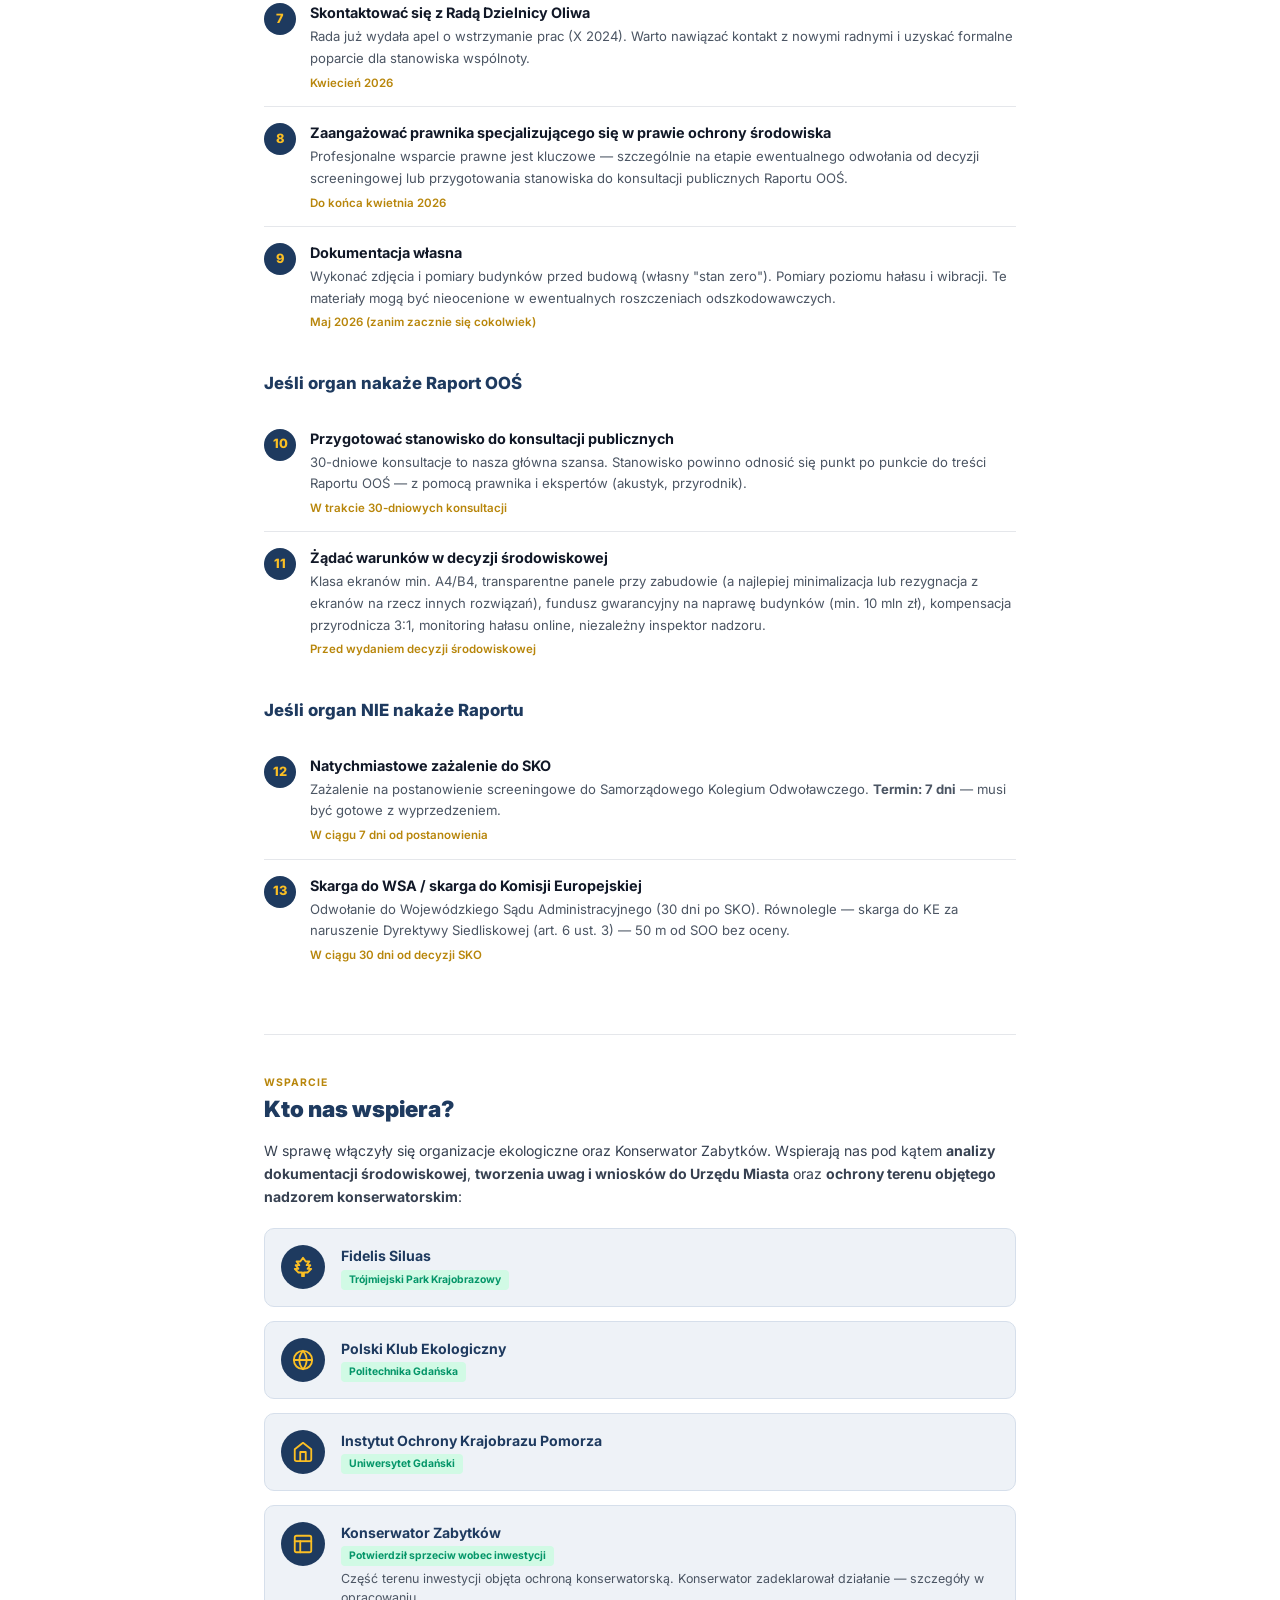
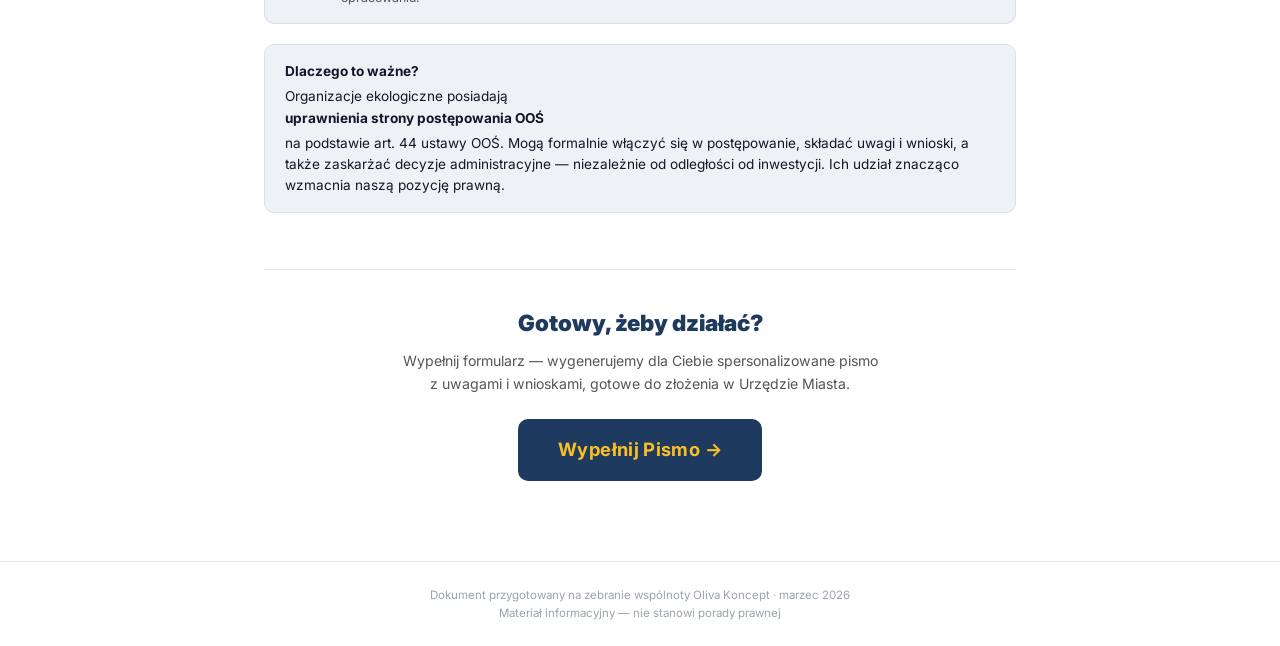
==== commit a539ff46: "Dodanie Konserwatora Zabytków: sekcja decydenci, plan działań, wsparcie" ====
--- a/strategia.html
+++ b/strategia.html
@@ -650,6 +650,7 @@
     <li><strong>RDOŚ Gdańsk</strong> (Regionalna Dyrekcja Ochrony Środowiska) — opiniuje w zakresie ochrony przyrody i Natury 2000. Przy inwestycjach w pobliżu Natura 2000 opinia RDOŚ ma charakter <strong>wiążący</strong>.</li>
     <li><strong>Państwowy Powiatowy Inspektor Sanitarny (Sanepid)</strong> — opiniuje w zakresie wpływu na zdrowie ludzi (hałas, wibracje, jakość powietrza, oddziaływanie na zabudowę mieszkaniową).</li>
     <li><strong>Państwowe Gospodarstwo Wodne Wody Polskie</strong> — opiniuje w zakresie wpływu na wody powierzchniowe i podziemne, ryzyko powodziowe, odprowadzanie wód opadowych.</li>
+    <li><strong>Konserwator Zabytków</strong> — część terenu inwestycji objęta jest ochroną konserwatorską. Konserwator może wstrzymać lub ograniczyć prace na terenie chronionym.</li>
     <li><strong>Wojewoda Pomorski</strong> — wydaje decyzję ZRID (zezwolenie na realizację inwestycji drogowej)</li>
   </ul>
 
@@ -876,12 +877,20 @@
         <div class="when">W trakcie organizowania</div>
       </div>
     </div>
+    <div class="action-item">
+      <div class="action-num">5</div>
+      <div>
+        <h4>Konserwator Zabytków — ochrona terenu</h4>
+        <p><span class="strength high" style="margin-right:6px;">Potwierdzone</span> Część terenu inwestycji objęta jest ochroną konserwatorską. Konserwator właściwy dla terenu naszego osiedla <strong>potwierdził sprzeciw wobec inwestycji</strong> i zadeklarował działanie. To dodatkowy, niezależny front — konserwator może wstrzymać lub ograniczyć prace na terenie chronionym.</p>
+        <div class="when">Kontakt nawiązany — szczegóły w opracowaniu</div>
+      </div>
+    </div>
   </div>
 
   <h3>Działania bieżące i średnioterminowe</h3>
   <div class="action-list">
     <div class="action-item">
-      <div class="action-num">5</div>
+      <div class="action-num">6</div>
       <div>
         <h4>Monitorować postępowanie</h4>
         <p>Sprawdzać BIP Urzędu Miasta Gdańska i RDOŚ Gdańsk pod kątem obwieszczeń w naszej sprawie. Reakcja na ewentualne postanowienie o braku potrzeby Raportu — <strong>mamy tylko 7 dni na zażalenie</strong>.</p>
@@ -889,7 +898,7 @@
       </div>
     </div>
     <div class="action-item">
-      <div class="action-num">6</div>
+      <div class="action-num">7</div>
       <div>
         <h4>Skontaktować się z Radą Dzielnicy Oliwa</h4>
         <p>Rada już wydała apel o wstrzymanie prac (X 2024). Warto nawiązać kontakt z nowymi radnymi i uzyskać formalne poparcie dla stanowiska wspólnoty.</p>
@@ -897,7 +906,7 @@
       </div>
     </div>
     <div class="action-item">
-      <div class="action-num">7</div>
+      <div class="action-num">8</div>
       <div>
         <h4>Zaangażować prawnika specjalizującego się w prawie ochrony środowiska</h4>
         <p>Profesjonalne wsparcie prawne jest kluczowe — szczególnie na etapie ewentualnego odwołania od decyzji screeningowej lub przygotowania stanowiska do konsultacji publicznych Raportu OOŚ.</p>
@@ -905,7 +914,7 @@
       </div>
     </div>
     <div class="action-item">
-      <div class="action-num">8</div>
+      <div class="action-num">9</div>
       <div>
         <h4>Dokumentacja własna</h4>
         <p>Wykonać zdjęcia i pomiary budynków przed budową (własny "stan zero"). Pomiary poziomu hałasu i wibracji. Te materiały mogą być nieocenione w ewentualnych roszczeniach odszkodowawczych.</p>
@@ -917,7 +926,7 @@
   <h3>Jeśli organ nakaże Raport OOŚ</h3>
   <div class="action-list">
     <div class="action-item">
-      <div class="action-num">9</div>
+      <div class="action-num">10</div>
       <div>
         <h4>Przygotować stanowisko do konsultacji publicznych</h4>
         <p>30-dniowe konsultacje to nasza główna szansa. Stanowisko powinno odnosić się punkt po punkcie do treści Raportu OOŚ — z pomocą prawnika i ekspertów (akustyk, przyrodnik).</p>
@@ -925,7 +934,7 @@
       </div>
     </div>
     <div class="action-item">
-      <div class="action-num">10</div>
+      <div class="action-num">11</div>
       <div>
         <h4>Żądać warunków w decyzji środowiskowej</h4>
         <p>Klasa ekranów min. A4/B4, transparentne panele przy zabudowie (a najlepiej minimalizacja lub rezygnacja z ekranów na rzecz innych rozwiązań), fundusz gwarancyjny na naprawę budynków (min. 10 mln zł), kompensacja przyrodnicza 3:1, monitoring hałasu online, niezależny inspektor nadzoru.</p>
@@ -937,7 +946,7 @@
   <h3>Jeśli organ NIE nakaże Raportu</h3>
   <div class="action-list">
     <div class="action-item">
-      <div class="action-num">11</div>
+      <div class="action-num">12</div>
       <div>
         <h4>Natychmiastowe zażalenie do SKO</h4>
         <p>Zażalenie na postanowienie screeningowe do Samorządowego Kolegium Odwoławczego. <strong>Termin: 7 dni</strong> — musi być gotowe z wyprzedzeniem.</p>
@@ -945,7 +954,7 @@
       </div>
     </div>
     <div class="action-item">
-      <div class="action-num">12</div>
+      <div class="action-num">13</div>
       <div>
         <h4>Skarga do WSA / skarga do Komisji Europejskiej</h4>
         <p>Odwołanie do Wojewódzkiego Sądu Administracyjnego (30 dni po SKO). Równolegle — skarga do KE za naruszenie Dyrektywy Siedliskowej (art. 6 ust. 3) — 50 m od SOO bez oceny.</p>
@@ -959,9 +968,9 @@
 <!-- ====================== ORGANIZACJE ====================== -->
 <div class="section" id="organizacje">
   <div class="section-num">Wsparcie</div>
-  <h2>Organizacje ekologiczne, które nas wspierają</h2>
-
-  <p>W sprawę włączyły się organizacje ekologiczne, które wspierają nas pod kątem <strong>analizy dokumentacji środowiskowej</strong> oraz <strong>tworzenia uwag i wniosków do Urzędu Miasta</strong>:</p>
+  <h2>Kto nas wspiera?</h2>
+
+  <p>W sprawę włączyły się organizacje ekologiczne oraz Konserwator Zabytków. Wspierają nas pod kątem <strong>analizy dokumentacji środowiskowej</strong>, <strong>tworzenia uwag i wniosków do Urzędu Miasta</strong> oraz <strong>ochrony terenu objętego nadzorem konserwatorskim</strong>:</p>
 
   <div style="display: flex; flex-direction: column; gap: 14px; margin: 20px 0;">
     <div class="arg-card" style="display: flex; align-items: flex-start; gap: 16px;">
@@ -991,6 +1000,17 @@
       <div>
         <h4 style="margin-bottom: 2px;">Instytut Ochrony Krajobrazu Pomorza</h4>
         <p style="margin: 0;"><span class="strength high" style="margin: 0;">Uniwersytet Gdański</span></p>
+      </div>
+    </div>
+
+    <div class="arg-card" style="display: flex; align-items: flex-start; gap: 16px;">
+      <div style="width: 44px; height: 44px; border-radius: 50%; background: var(--navy); color: var(--gold); display: flex; align-items: center; justify-content: center; flex-shrink: 0;">
+        <svg viewBox="0 0 24 24" width="22" height="22" fill="none" stroke="currentColor" stroke-width="2" stroke-linecap="round" stroke-linejoin="round"><rect x="3" y="3" width="18" height="18" rx="2" ry="2"/><path d="M3 9h18"/><path d="M9 21V9"/></svg>
+      </div>
+      <div>
+        <h4 style="margin-bottom: 2px;">Konserwator Zabytków</h4>
+        <p style="margin: 0;"><span class="strength high" style="margin: 0;">Potwierdził sprzeciw wobec inwestycji</span></p>
+        <p style="margin: 4px 0 0; font-size: 0.78rem; color: var(--gray-600);">Część terenu inwestycji objęta ochroną konserwatorską. Konserwator zadeklarował działanie — szczegóły w opracowaniu.</p>
       </div>
     </div>
   </div>
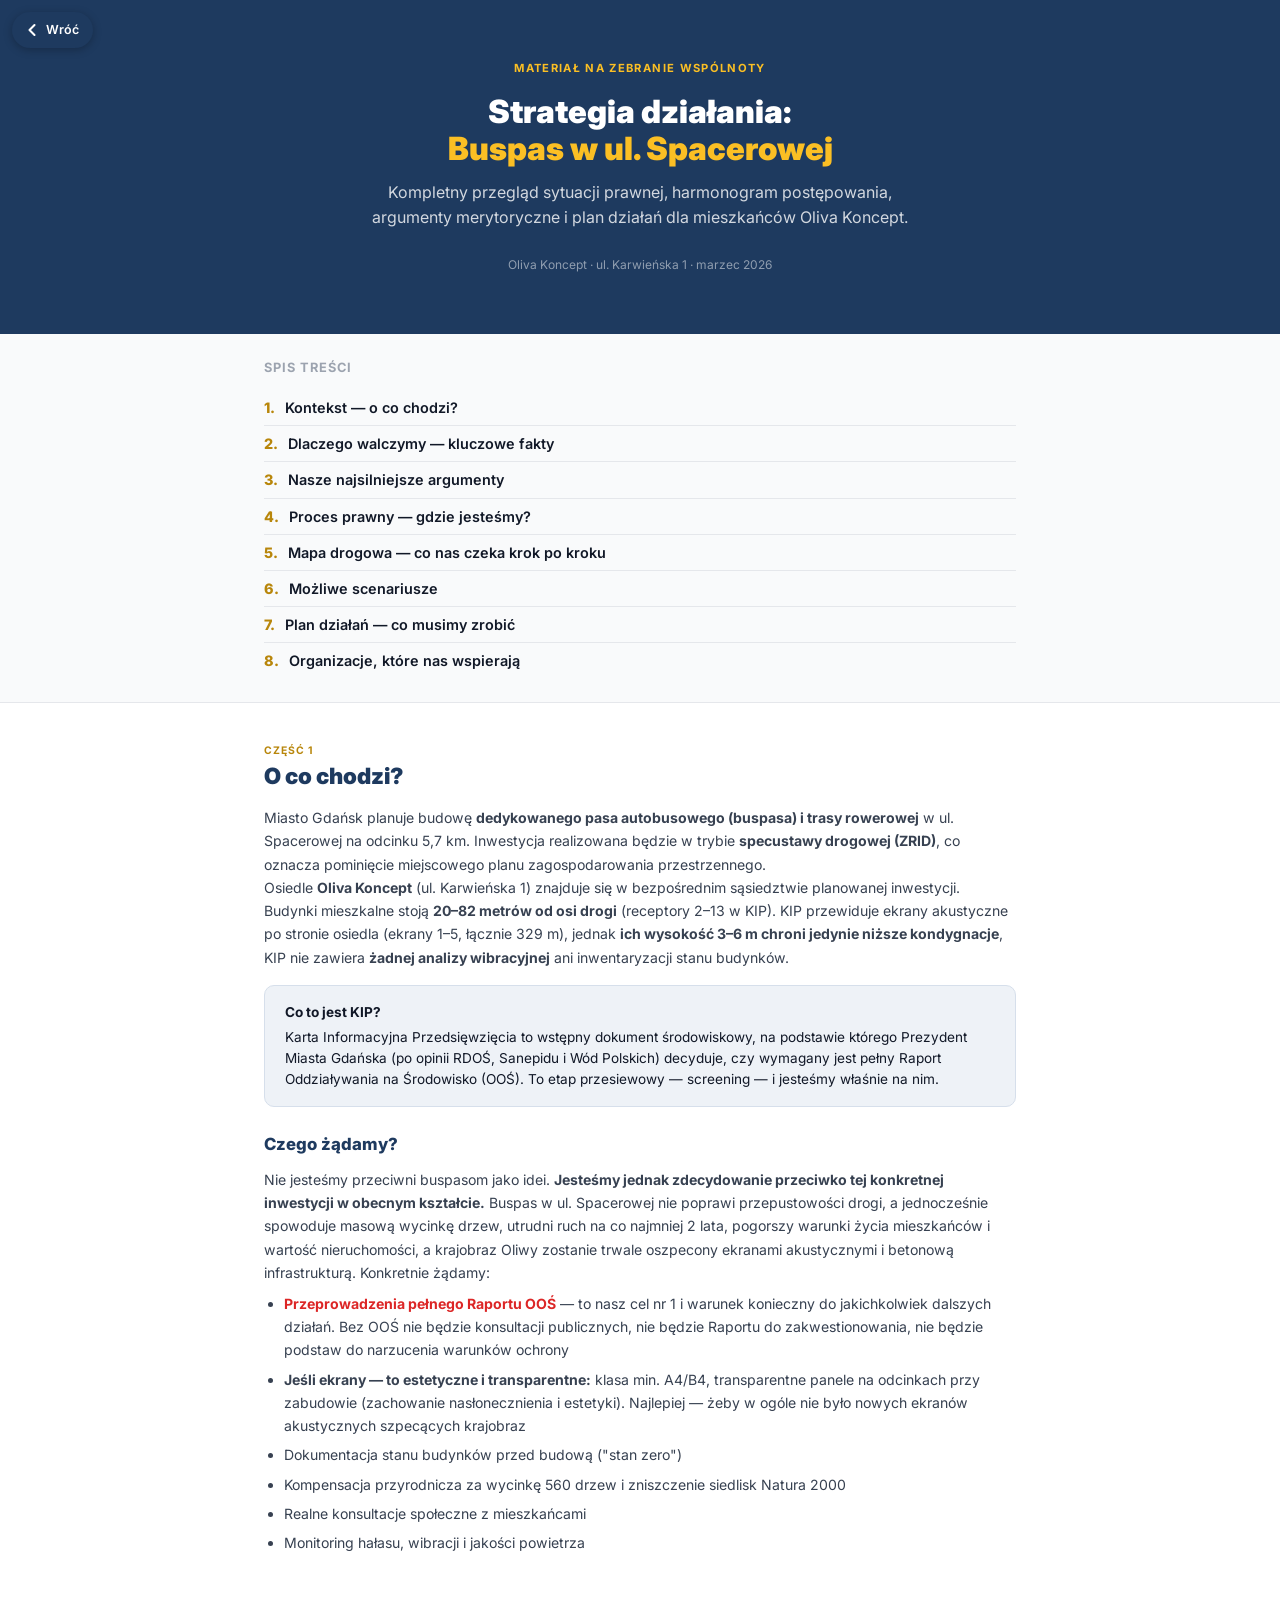
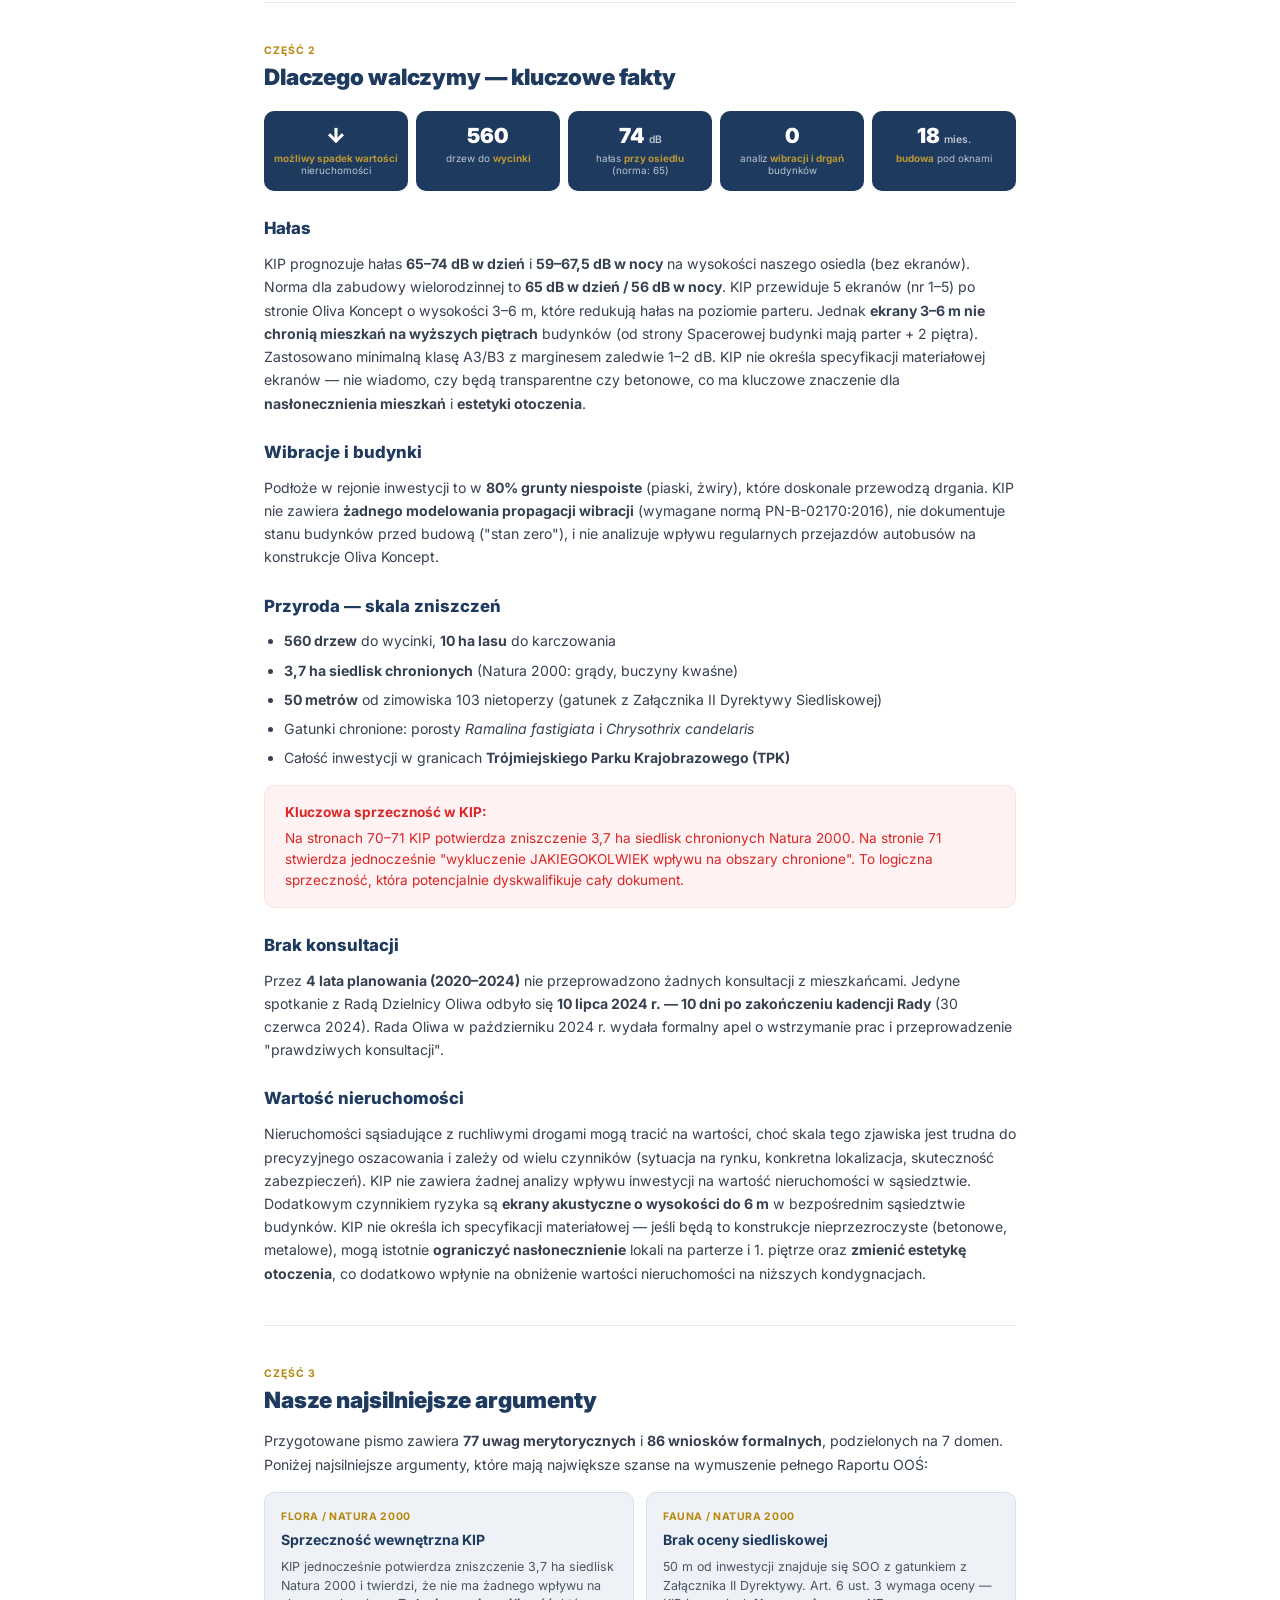
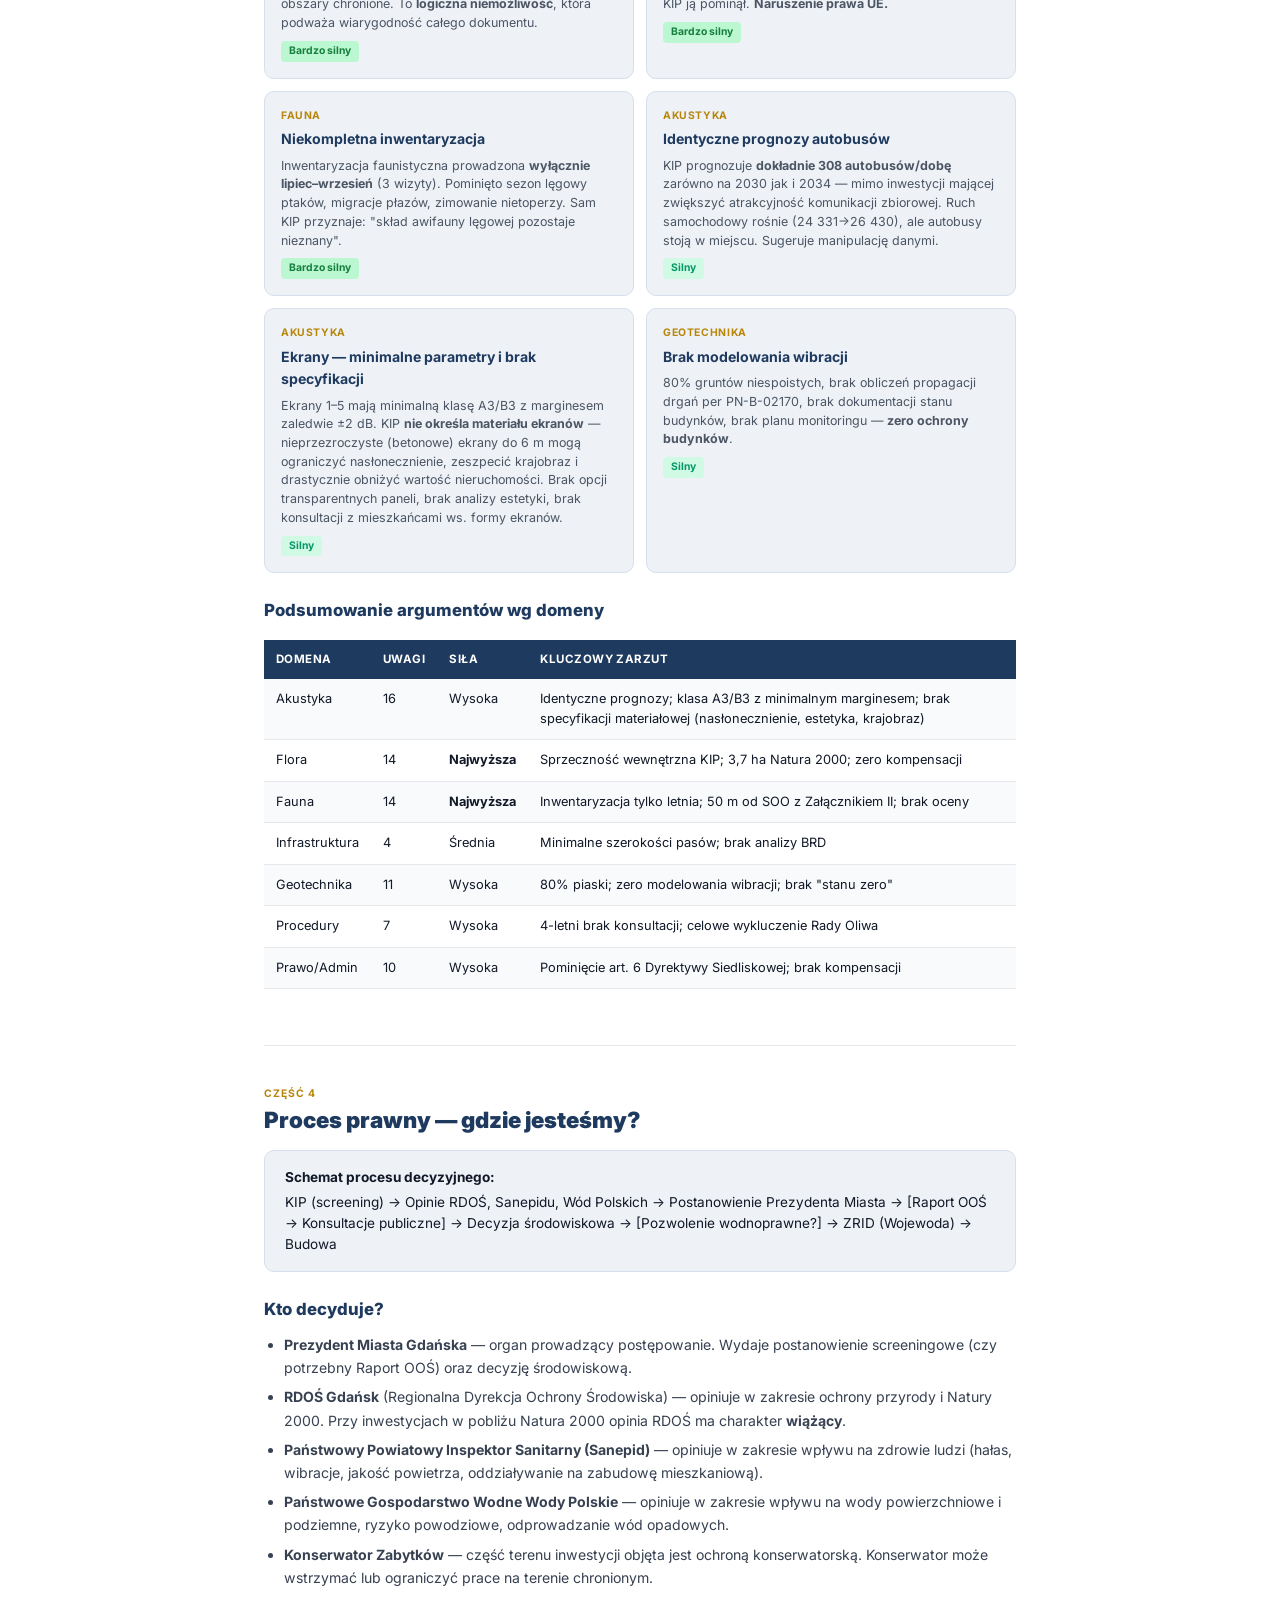
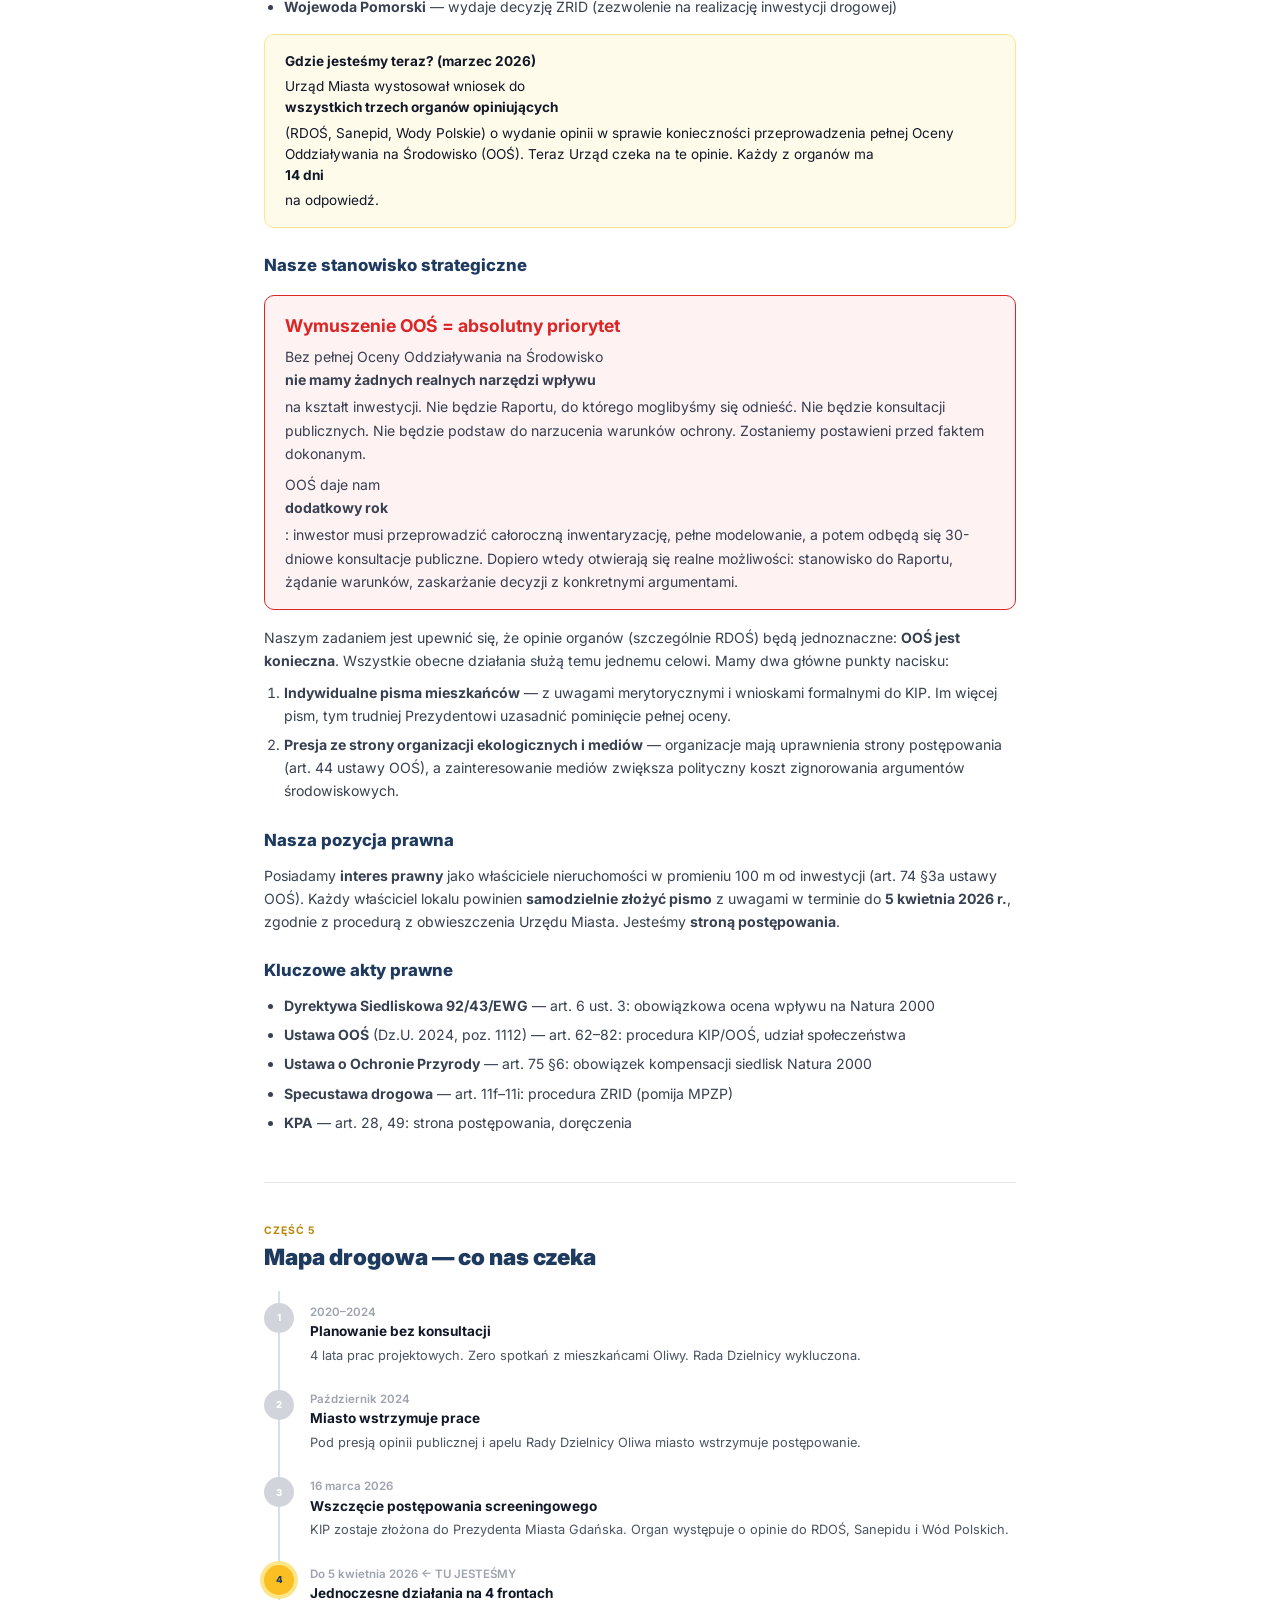
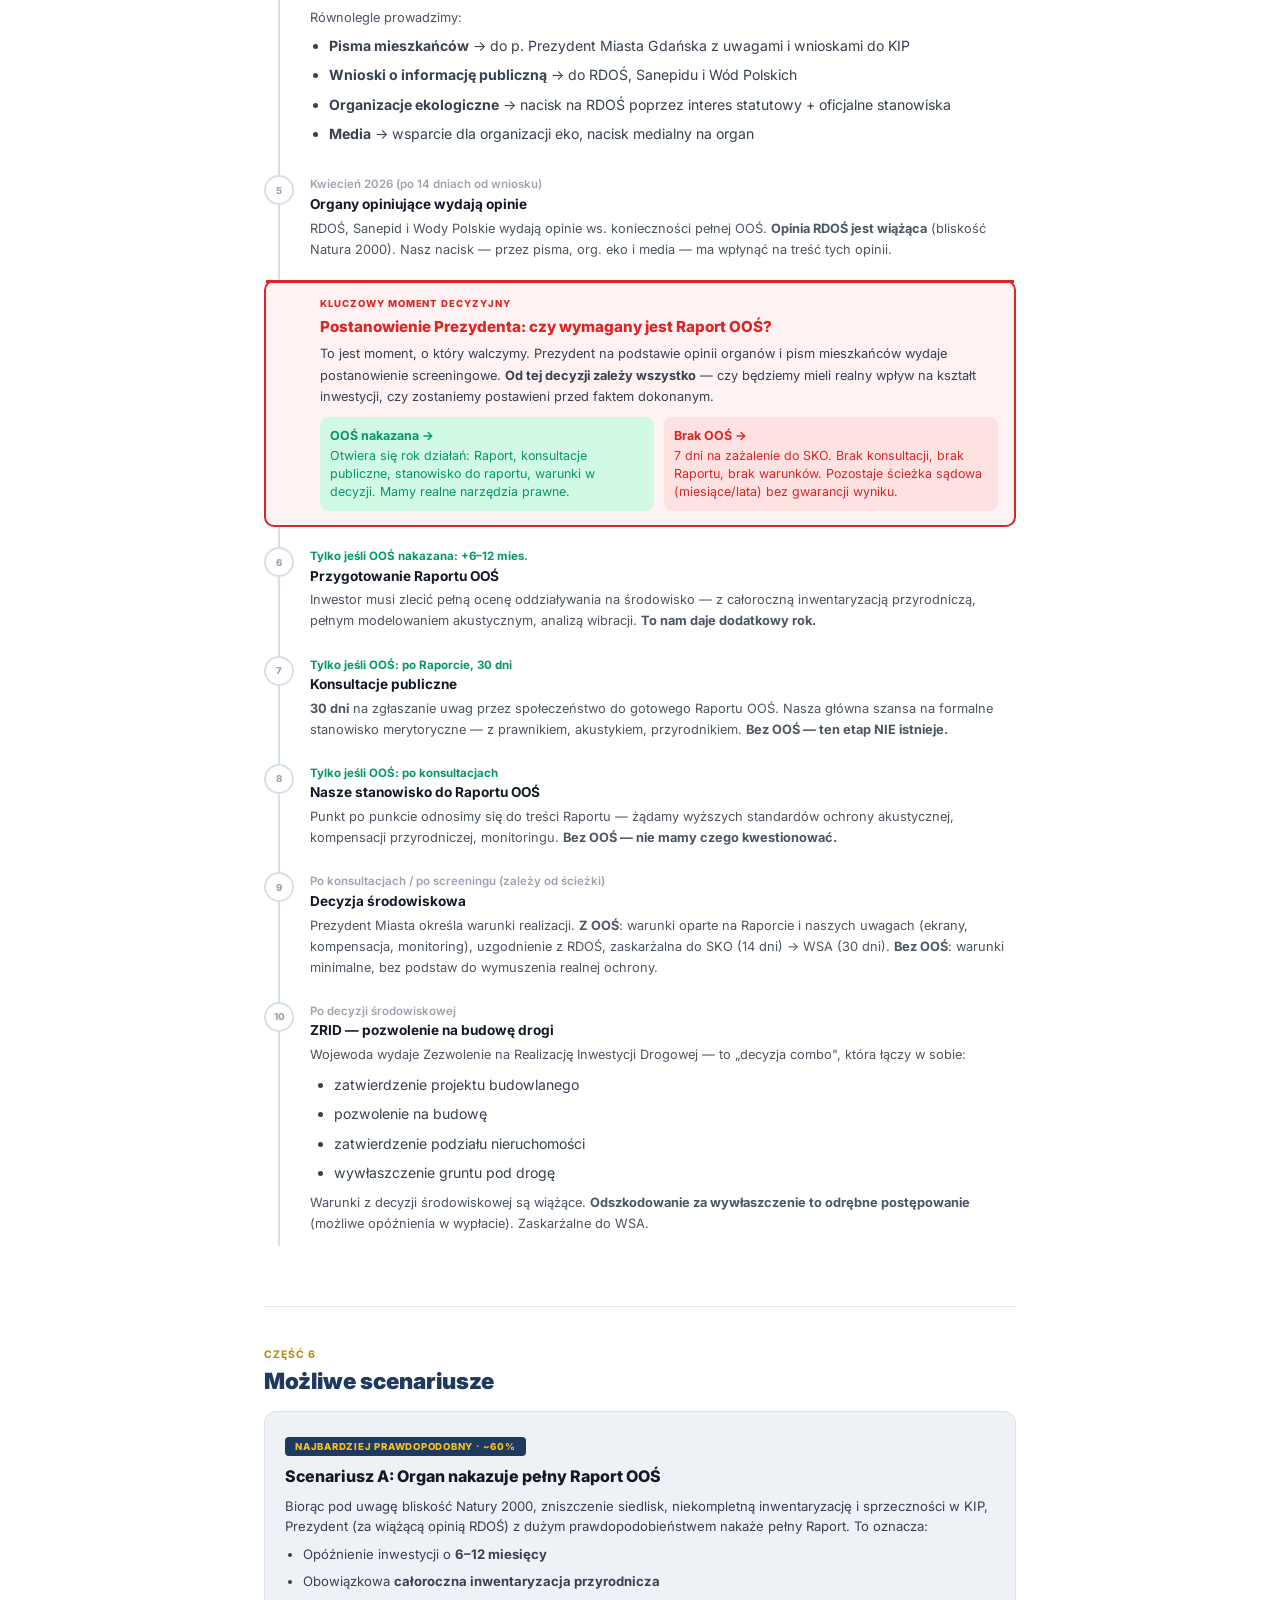
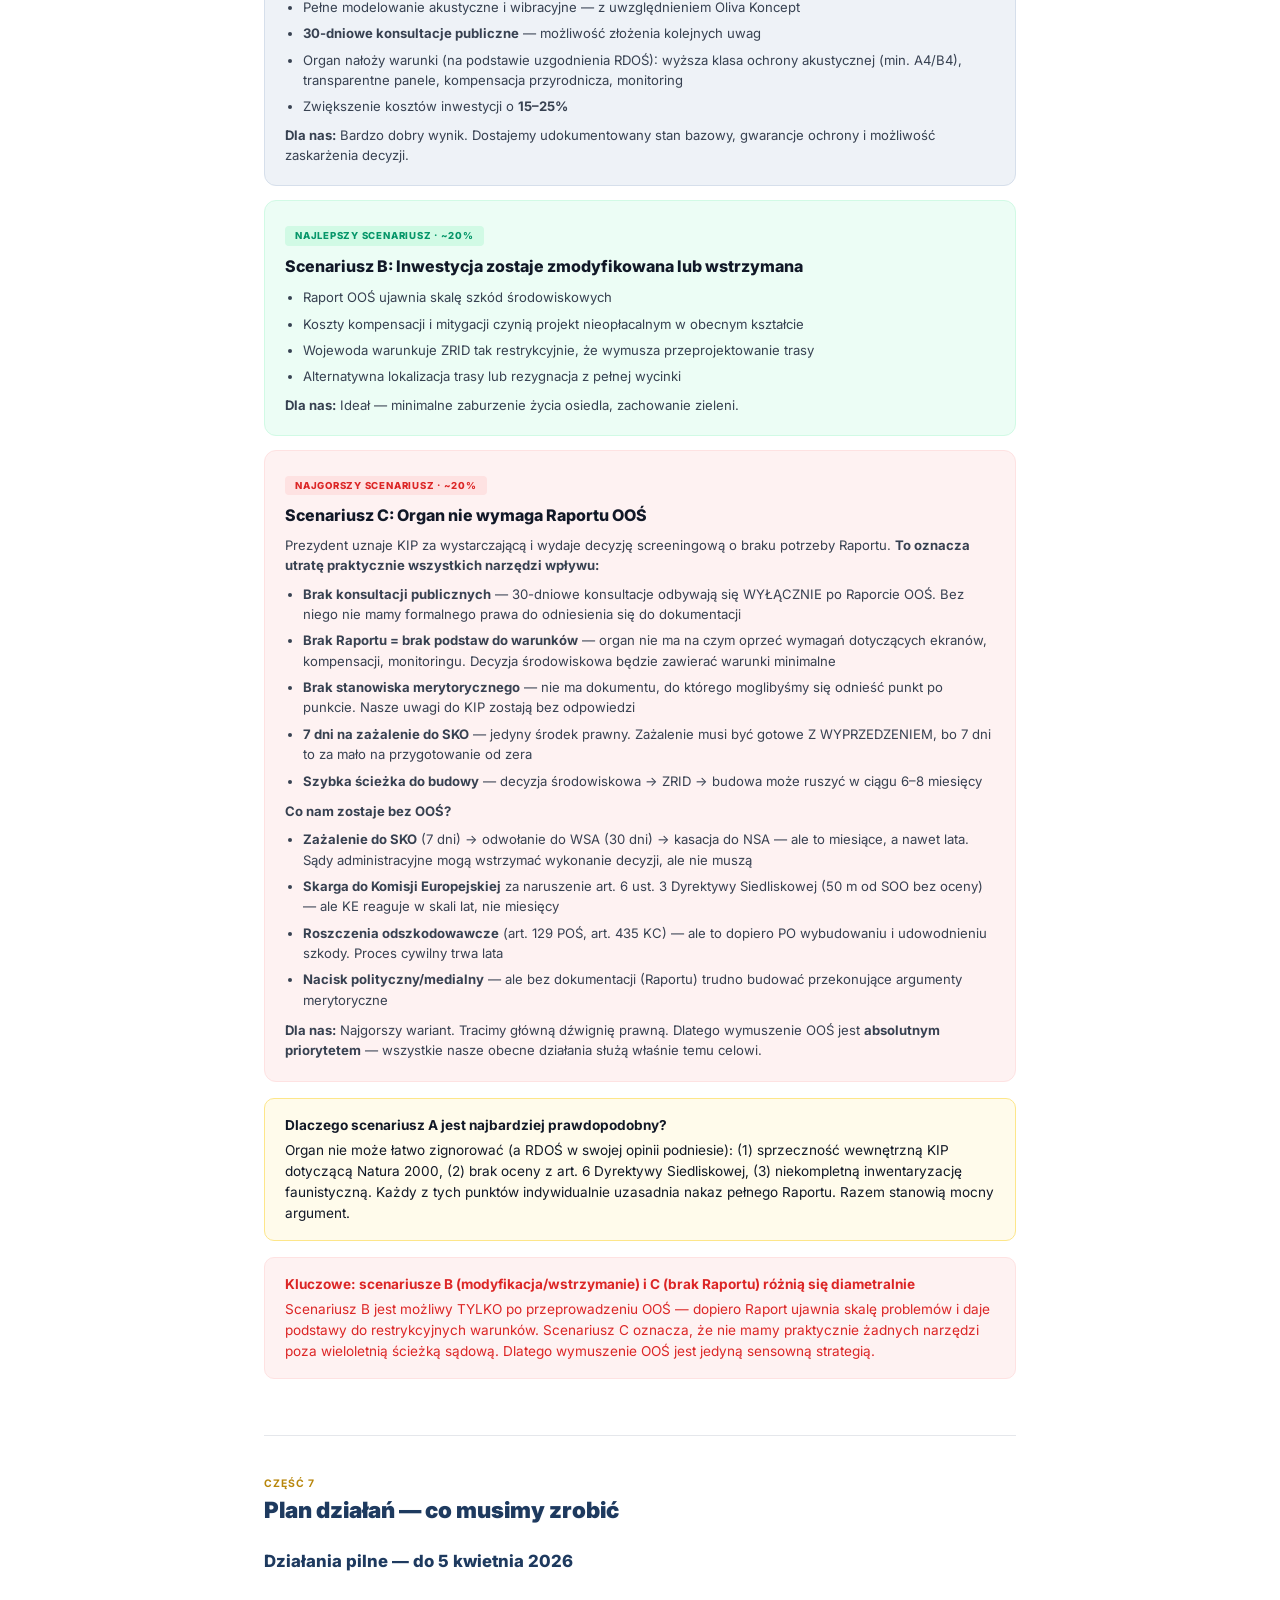
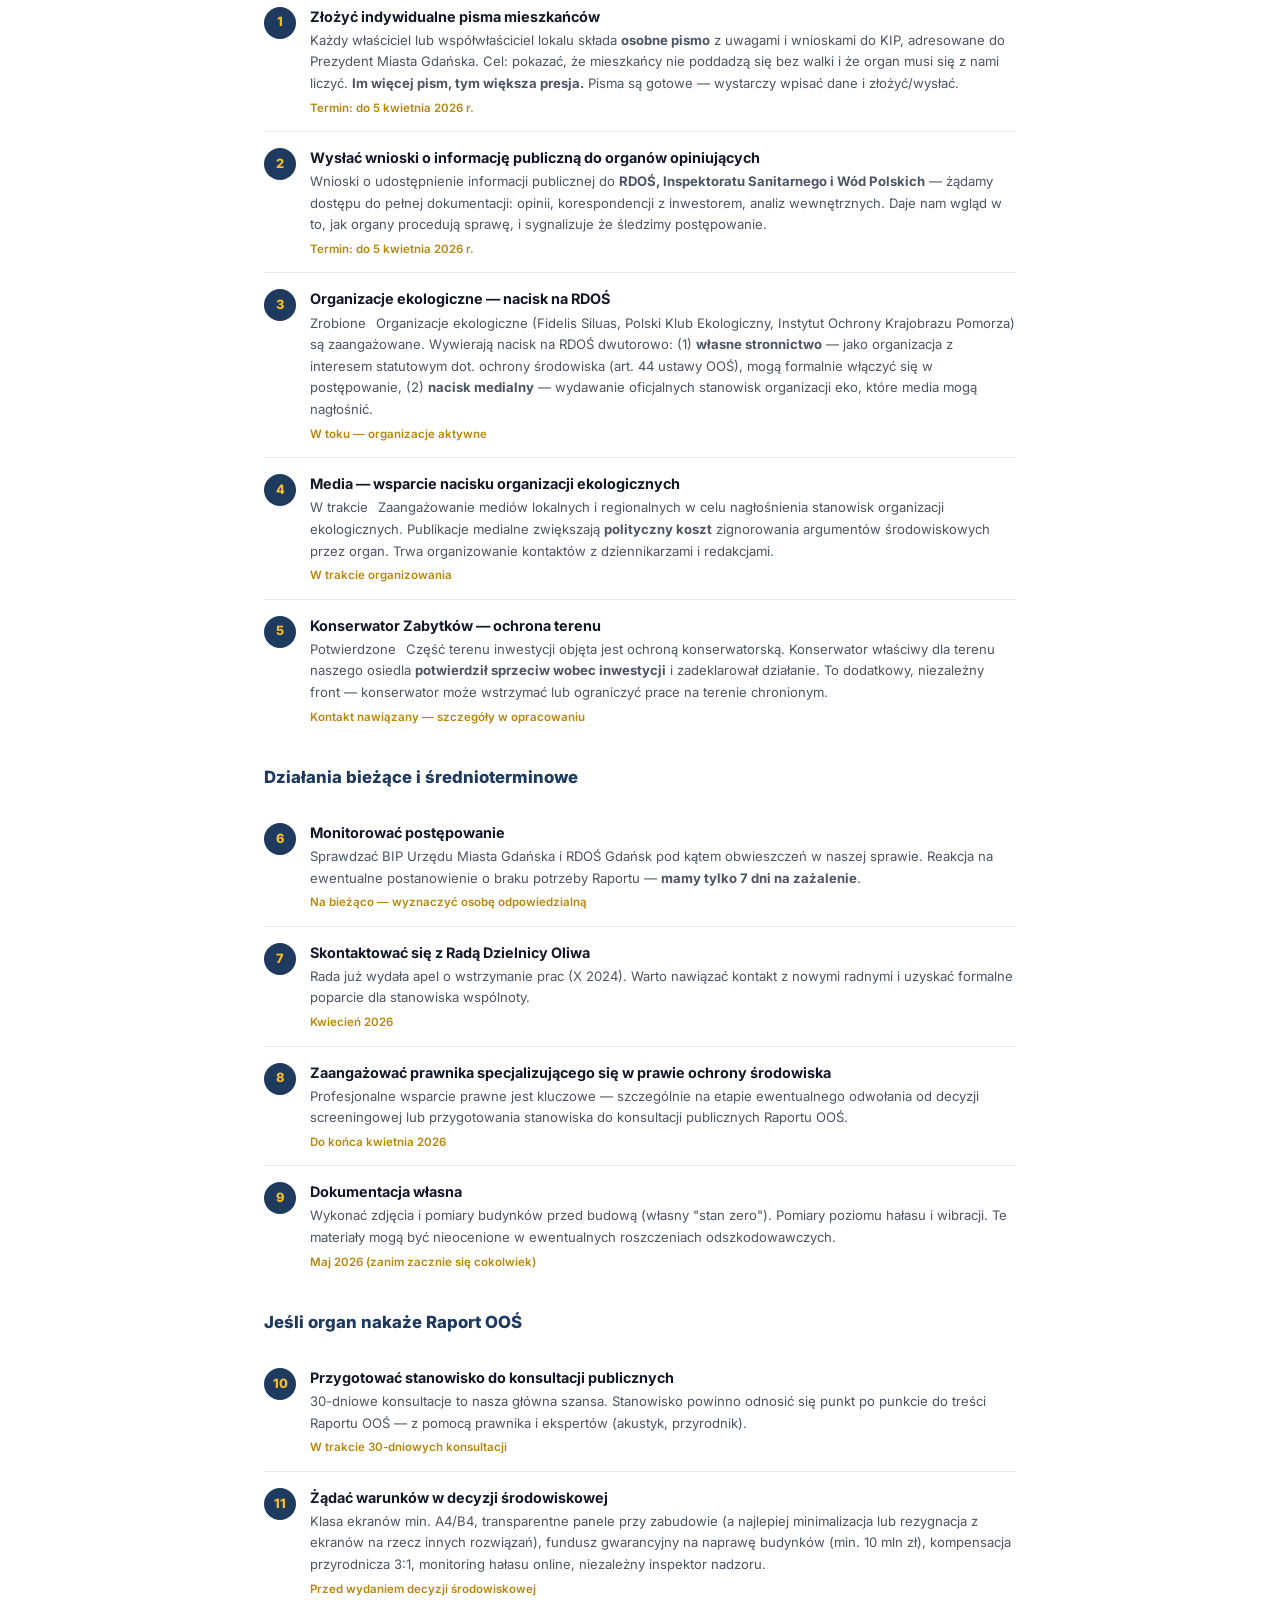
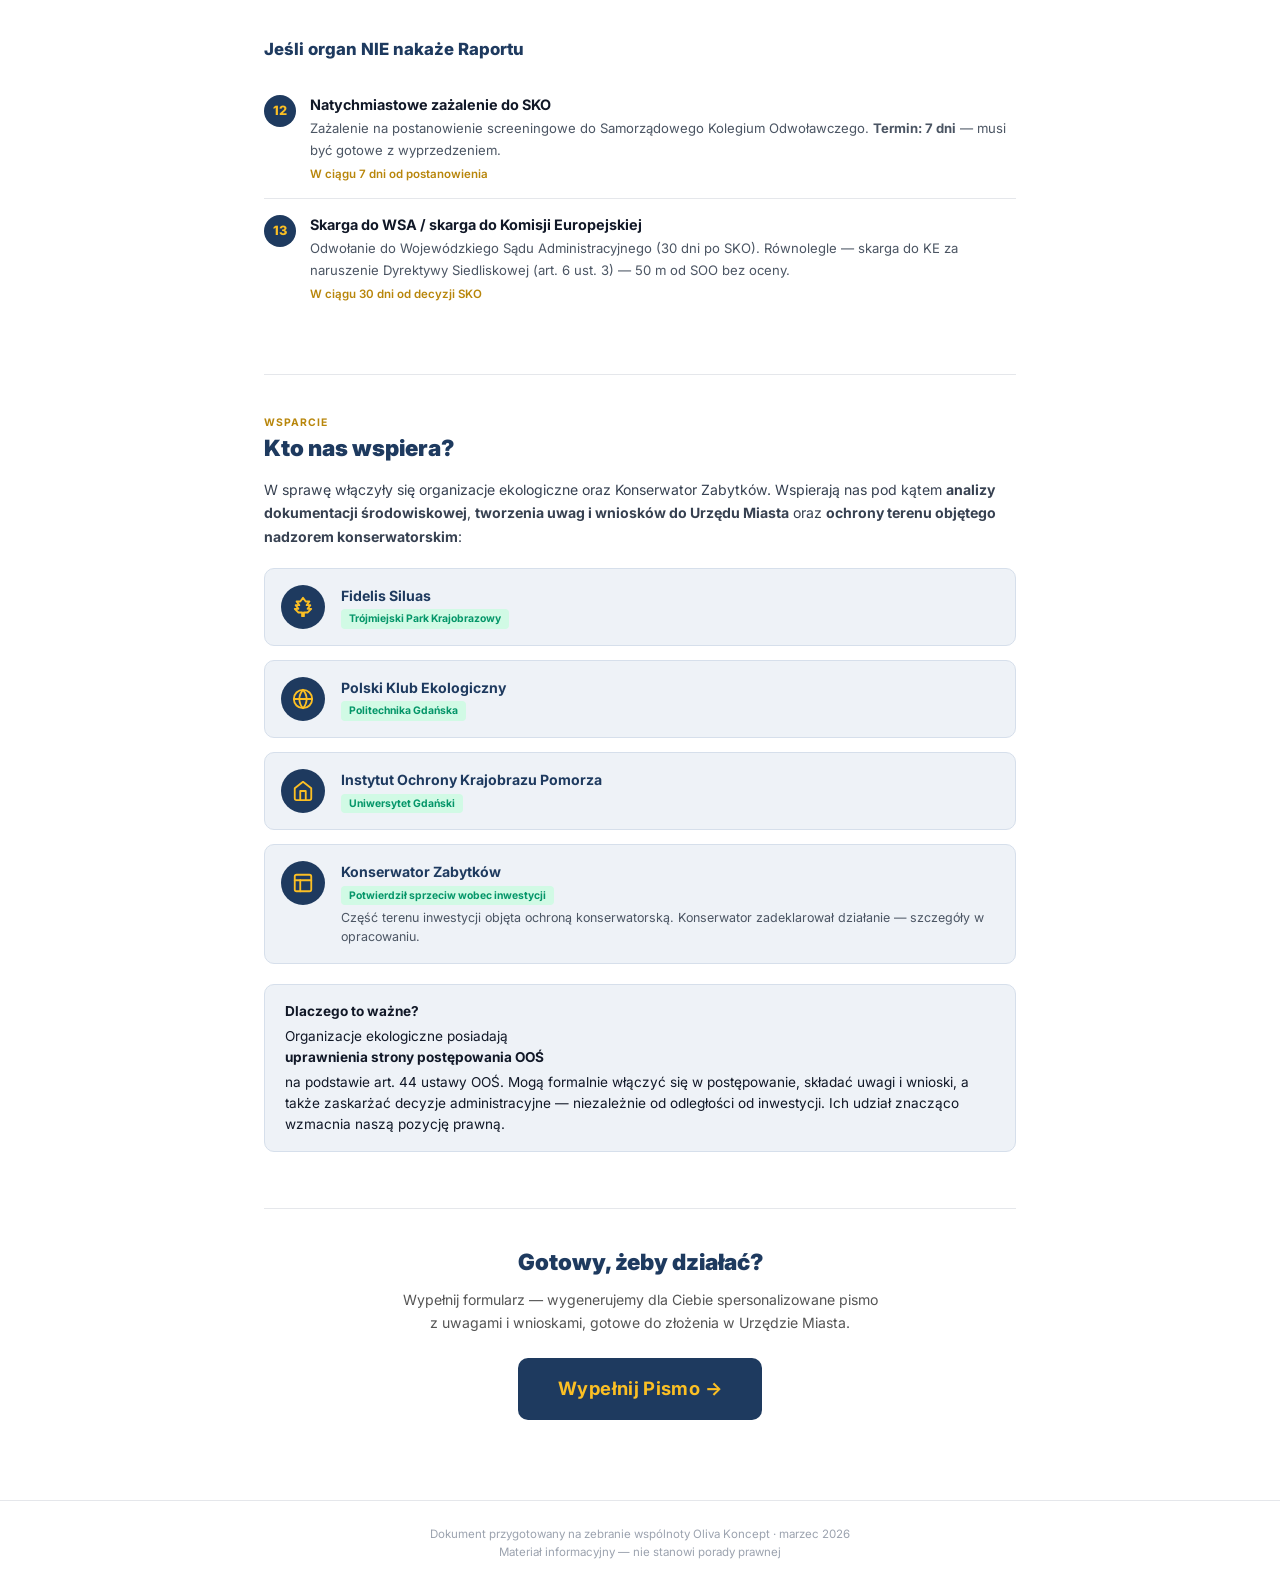
==== commit fd1e459d: "OOŚ jako absolutny priorytet: czerwona brama w roadmapie, rozbudowany scenariusz C, wzmocnione stano" ====
--- a/strategia.html
+++ b/strategia.html
@@ -316,6 +316,50 @@
 .tl-content .date { font-size: 0.72rem; color: var(--gray-400); font-weight: 600; }
 .tl-content p { font-size: 0.8rem; color: var(--gray-600); margin-top: 2px; }
 
+/* Critical decision gate in timeline */
+.tl-gate {
+  position: relative;
+  margin: 8px 0 8px 0;
+  padding: 14px 16px 14px 54px;
+  background: var(--red-50);
+  border: 2px solid var(--red);
+  border-radius: 10px;
+}
+.tl-gate::before {
+  content: '';
+  position: absolute;
+  left: 0; right: 0;
+  top: -2px;
+  height: 3px;
+  background: var(--red);
+}
+.tl-gate .tl-gate-label {
+  font-size: 0.6rem;
+  font-weight: 800;
+  text-transform: uppercase;
+  letter-spacing: 0.1em;
+  color: var(--red);
+  margin-bottom: 4px;
+}
+.tl-gate h4 { font-size: 0.95rem; font-weight: 800; color: var(--red); margin-bottom: 4px; }
+.tl-gate p { font-size: 0.8rem; color: var(--gray-700); }
+.tl-gate .tl-gate-paths {
+  display: grid;
+  grid-template-columns: 1fr 1fr;
+  gap: 10px;
+  margin-top: 10px;
+}
+@media (max-width: 500px) { .tl-gate .tl-gate-paths { grid-template-columns: 1fr; } }
+.tl-gate .path {
+  padding: 10px;
+  border-radius: 8px;
+  font-size: 0.78rem;
+  line-height: 1.45;
+}
+.tl-gate .path.good { background: var(--green-100); color: var(--green); }
+.tl-gate .path.bad { background: var(--red-100); color: var(--red); }
+.tl-gate .path strong { display: block; margin-bottom: 2px; }
+
 /* ============ SCENARIO CARDS ============ */
 .scenario {
   border-radius: 12px;
@@ -470,7 +514,7 @@
   <h3>Czego żądamy?</h3>
   <p>Nie jesteśmy przeciwni buspasom jako idei. <strong>Jesteśmy jednak zdecydowanie przeciwko tej konkretnej inwestycji w obecnym kształcie.</strong> Buspas w ul. Spacerowej nie poprawi przepustowości drogi, a jednocześnie spowoduje masową wycinkę drzew, utrudni ruch na co najmniej 2 lata, pogorszy warunki życia mieszkańców i wartość nieruchomości, a krajobraz Oliwy zostanie trwale oszpecony ekranami akustycznymi i betonową infrastrukturą. Konkretnie żądamy:</p>
   <ul>
-    <li><strong>Przeprowadzenia pełnego Raportu OOŚ</strong> (zamiast uproszczonej oceny na podstawie KIP)</li>
+    <li><strong style="color:var(--red);">Przeprowadzenia pełnego Raportu OOŚ</strong> — to nasz cel nr 1 i warunek konieczny do jakichkolwiek dalszych działań. Bez OOŚ nie będzie konsultacji publicznych, nie będzie Raportu do zakwestionowania, nie będzie podstaw do narzucenia warunków ochrony</li>
     <li><strong>Jeśli ekrany — to estetyczne i transparentne:</strong> klasa min. A4/B4, transparentne panele na odcinkach przy zabudowie (zachowanie nasłonecznienia i estetyki). Najlepiej — żeby w ogóle nie było nowych ekranów akustycznych szpecących krajobraz</li>
     <li>Dokumentacja stanu budynków przed budową ("stan zero")</li>
     <li>Kompensacja przyrodnicza za wycinkę 560 drzew i zniszczenie siedlisk Natura 2000</li>
@@ -661,12 +705,13 @@
 
   <h3>Nasze stanowisko strategiczne</h3>
 
-  <div class="callout red" style="color: var(--navy); border-color: var(--gold); background: var(--gold-50);">
-    <strong style="font-size: 1.05rem;">Żądamy przeprowadzenia pełnego procesu Oceny Środowiskowej</strong>
-    Wymuszenie pełnego Raportu OOŚ daje nam <strong>dodatkowy rok</strong> na podejmowanie działań i budowanie nowych punktów nacisku na Urząd Miasta. Inwestor będzie musiał przeprowadzić całoroczną inwentaryzację przyrodniczą, pełne modelowanie akustyczne i wibracyjne, a potem odbędą się 30-dniowe konsultacje publiczne — kolejna okazja do złożenia uwag.
-  </div>
-
-  <p>Naszym zadaniem jest upewnić się, że opinie organów (szczególnie RDOŚ) będą jednoznaczne: <strong>OOŚ jest konieczna</strong>. Mamy dwa główne punkty nacisku na Prezydenta Miasta:</p>
+  <div class="callout red" style="color: var(--navy); border-color: var(--red); background: var(--red-50);">
+    <strong style="font-size: 1.1rem; color: var(--red);">Wymuszenie OOŚ = absolutny priorytet</strong>
+    <p style="margin:6px 0 0;color:var(--gray-700);">Bez pełnej Oceny Oddziaływania na Środowisko <strong>nie mamy żadnych realnych narzędzi wpływu</strong> na kształt inwestycji. Nie będzie Raportu, do którego moglibyśmy się odnieść. Nie będzie konsultacji publicznych. Nie będzie podstaw do narzucenia warunków ochrony. Zostaniemy postawieni przed faktem dokonanym.</p>
+    <p style="margin:8px 0 0;color:var(--gray-700);">OOŚ daje nam <strong>dodatkowy rok</strong>: inwestor musi przeprowadzić całoroczną inwentaryzację, pełne modelowanie, a potem odbędą się 30-dniowe konsultacje publiczne. Dopiero wtedy otwierają się realne możliwości: stanowisko do Raportu, żądanie warunków, zaskarżanie decyzji z konkretnymi argumentami.</p>
+  </div>
+
+  <p>Naszym zadaniem jest upewnić się, że opinie organów (szczególnie RDOŚ) będą jednoznaczne: <strong>OOŚ jest konieczna</strong>. Wszystkie obecne działania służą temu jednemu celowi. Mamy dwa główne punkty nacisku:</p>
   <ol>
     <li><strong>Indywidualne pisma mieszkańców</strong> — z uwagami merytorycznymi i wnioskami formalnymi do KIP. Im więcej pism, tym trudniej Prezydentowi uzasadnić pominięcie pełnej oceny.</li>
     <li><strong>Presja ze strony organizacji ekologicznych i mediów</strong> — organizacje mają uprawnienia strony postępowania (art. 44 ustawy OOŚ), a zainteresowanie mediów zwiększa polityczny koszt zignorowania argumentów środowiskowych.</li>
@@ -737,36 +782,53 @@
         <p>RDOŚ, Sanepid i Wody Polskie wydają opinie ws. konieczności pełnej OOŚ. <strong>Opinia RDOŚ jest wiążąca</strong> (bliskość Natura 2000). Nasz nacisk — przez pisma, org. eko i media — ma wpłynąć na treść tych opinii.</p>
       </div>
     </div>
+    <!-- ====== CRITICAL GATE ====== -->
+    <div class="tl-gate">
+      <div class="tl-gate-label">Kluczowy moment decyzyjny</div>
+      <h4>Postanowienie Prezydenta: czy wymagany jest Raport OOŚ?</h4>
+      <p>To jest moment, o który walczymy. Prezydent na podstawie opinii organów i pism mieszkańców wydaje postanowienie screeningowe. <strong>Od tej decyzji zależy wszystko</strong> — czy będziemy mieli realny wpływ na kształt inwestycji, czy zostaniemy postawieni przed faktem dokonanym.</p>
+      <div class="tl-gate-paths">
+        <div class="path good">
+          <strong>OOŚ nakazana &rarr;</strong>
+          Otwiera się rok działań: Raport, konsultacje publiczne, stanowisko do raportu, warunki w decyzji. Mamy realne narzędzia prawne.
+        </div>
+        <div class="path bad">
+          <strong>Brak OOŚ &rarr;</strong>
+          7 dni na zażalenie do SKO. Brak konsultacji, brak Raportu, brak warunków. Pozostaje ścieżka sądowa (miesiące/lata) bez gwarancji wyniku.
+        </div>
+      </div>
+    </div>
+
     <div class="tl-item">
       <div class="tl-dot future">6</div>
       <div class="tl-content">
-        <div class="date">Kwiecień–maj 2026</div>
-        <h4>Prezydent Miasta analizuje KIP + opinie + uwagi mieszkańców</h4>
-        <p>Na podstawie opinii organów i pism mieszkańców Prezydent wydaje postanowienie screeningowe. Dwa wyniki: (A) nakazuje pełny Raport OOŚ — inwestor musi go przygotować (6–12 mies.). (B) uznaje KIP za wystarczającą — mamy 7 dni na zażalenie do SKO.</p>
+        <div class="date" style="color:var(--green);font-weight:700;">Tylko jeśli OOŚ nakazana: +6–12 mies.</div>
+        <h4>Przygotowanie Raportu OOŚ</h4>
+        <p>Inwestor musi zlecić pełną ocenę oddziaływania na środowisko — z całoroczną inwentaryzacją przyrodniczą, pełnym modelowaniem akustycznym, analizą wibracji. <strong>To nam daje dodatkowy rok.</strong></p>
       </div>
     </div>
     <div class="tl-item">
       <div class="tl-dot future">7</div>
       <div class="tl-content">
-        <div class="date">Jeśli Raport OOŚ wymagany: +6–12 mies.</div>
-        <h4>Przygotowanie Raportu OOŚ</h4>
-        <p>Inwestor musi zlecić pełną ocenę oddziaływania na środowisko — z całoroczną inwentaryzacją przyrodniczą, pełnym modelowaniem akustycznym, analizą wibracji.</p>
+        <div class="date" style="color:var(--green);font-weight:700;">Tylko jeśli OOŚ: po Raporcie, 30 dni</div>
+        <h4>Konsultacje publiczne</h4>
+        <p><strong>30 dni</strong> na zgłaszanie uwag przez społeczeństwo do gotowego Raportu OOŚ. Nasza główna szansa na formalne stanowisko merytoryczne — z prawnikiem, akustykiem, przyrodnikiem. <strong>Bez OOŚ — ten etap NIE istnieje.</strong></p>
       </div>
     </div>
     <div class="tl-item">
       <div class="tl-dot future">8</div>
       <div class="tl-content">
-        <div class="date">Po Raporcie OOŚ: 30 dni</div>
-        <h4>Konsultacje publiczne</h4>
-        <p><strong>30 dni</strong> na zgłaszanie uwag przez społeczeństwo. To nasza druga szansa na formalne stanowisko. Uwaga: jeśli organ nie nakaże Raportu — etap ten NIE występuje.</p>
+        <div class="date" style="color:var(--green);font-weight:700;">Tylko jeśli OOŚ: po konsultacjach</div>
+        <h4>Nasze stanowisko do Raportu OOŚ</h4>
+        <p>Punkt po punkcie odnosimy się do treści Raportu — żądamy wyższych standardów ochrony akustycznej, kompensacji przyrodniczej, monitoringu. <strong>Bez OOŚ — nie mamy czego kwestionować.</strong></p>
       </div>
     </div>
     <div class="tl-item">
       <div class="tl-dot future">9</div>
       <div class="tl-content">
-        <div class="date">Po konsultacjach</div>
+        <div class="date">Po konsultacjach / po screeningu (zależy od ścieżki)</div>
         <h4>Decyzja środowiskowa</h4>
-        <p>Prezydent Miasta określa warunki realizacji (ekrany, kompensacja, monitoring) na podstawie uzgodnienia z RDOŚ. Decyzja zaskarżalna do SKO (14 dni), potem WSA (30 dni).</p>
+        <p>Prezydent Miasta określa warunki realizacji. <strong>Z OOŚ</strong>: warunki oparte na Raporcie i naszych uwagach (ekrany, kompensacja, monitoring), uzgodnienie z RDOŚ, zaskarżalna do SKO (14 dni) → WSA (30 dni). <strong>Bez OOŚ</strong>: warunki minimalne, bez podstaw do wymuszenia realnej ochrony.</p>
       </div>
     </div>
     <div class="tl-item">
@@ -822,19 +884,32 @@
   <div class="scenario worst">
     <span class="tag">Najgorszy scenariusz &middot; ~20%</span>
     <h4>Scenariusz C: Organ nie wymaga Raportu OOŚ</h4>
+    <p>Prezydent uznaje KIP za wystarczającą i wydaje decyzję screeningową o braku potrzeby Raportu. <strong>To oznacza utratę praktycznie wszystkich narzędzi wpływu:</strong></p>
     <ul>
-      <li>Decyzja screeningowa pozwala na procedowanie inwestycji na podstawie samej KIP</li>
-      <li>Brak obowiązkowych konsultacji publicznych (30 dni)</li>
-      <li>Mamy <strong>tylko 7 dni</strong> na zaskarżenie decyzji do SKO</li>
-      <li>Szybka ścieżka do ZRID — budowa może rozpocząć się w ciągu 6–8 miesięcy</li>
-      <li>Mitygacja minimalna — bez pełnego Raportu brak podstaw do narzucenia warunków</li>
+      <li><strong>Brak konsultacji publicznych</strong> — 30-dniowe konsultacje odbywają się WYŁĄCZNIE po Raporcie OOŚ. Bez niego nie mamy formalnego prawa do odniesienia się do dokumentacji</li>
+      <li><strong>Brak Raportu = brak podstaw do warunków</strong> — organ nie ma na czym oprzeć wymagań dotyczących ekranów, kompensacji, monitoringu. Decyzja środowiskowa będzie zawierać warunki minimalne</li>
+      <li><strong>Brak stanowiska merytorycznego</strong> — nie ma dokumentu, do którego moglibyśmy się odnieść punkt po punkcie. Nasze uwagi do KIP zostają bez odpowiedzi</li>
+      <li><strong>7 dni na zażalenie do SKO</strong> — jedyny środek prawny. Zażalenie musi być gotowe Z WYPRZEDZENIEM, bo 7 dni to za mało na przygotowanie od zera</li>
+      <li><strong>Szybka ścieżka do budowy</strong> — decyzja środowiskowa → ZRID → budowa może ruszyć w ciągu 6–8 miesięcy</li>
     </ul>
-    <p><strong>Dla nas:</strong> Najgorszy wariant. Tracimy główną dźwignię prawną. Pozostają nam: odwołanie do SKO → WSA → NSA (miesiące/lata) + indywidualne roszczenia odszkodowawcze (art. 129 POŚ, art. 435 KC).</p>
+    <p style="margin-top:10px;"><strong>Co nam zostaje bez OOŚ?</strong></p>
+    <ul>
+      <li><strong>Zażalenie do SKO</strong> (7 dni) → odwołanie do WSA (30 dni) → kasacja do NSA — ale to miesiące, a nawet lata. Sądy administracyjne mogą wstrzymać wykonanie decyzji, ale nie muszą</li>
+      <li><strong>Skarga do Komisji Europejskiej</strong> za naruszenie art. 6 ust. 3 Dyrektywy Siedliskowej (50 m od SOO bez oceny) — ale KE reaguje w skali lat, nie miesięcy</li>
+      <li><strong>Roszczenia odszkodowawcze</strong> (art. 129 POŚ, art. 435 KC) — ale to dopiero PO wybudowaniu i udowodnieniu szkody. Proces cywilny trwa lata</li>
+      <li><strong>Nacisk polityczny/medialny</strong> — ale bez dokumentacji (Raportu) trudno budować przekonujące argumenty merytoryczne</li>
+    </ul>
+    <p style="margin-top:10px;"><strong>Dla nas:</strong> Najgorszy wariant. Tracimy główną dźwignię prawną. Dlatego wymuszenie OOŚ jest <strong>absolutnym priorytetem</strong> — wszystkie nasze obecne działania służą właśnie temu celowi.</p>
   </div>
 
   <div class="callout gold">
     <strong>Dlaczego scenariusz A jest najbardziej prawdopodobny?</strong>
     Organ nie może łatwo zignorować (a RDOŚ w swojej opinii podniesie): (1) sprzeczność wewnętrzną KIP dotyczącą Natura 2000, (2) brak oceny z art. 6 Dyrektywy Siedliskowej, (3) niekompletną inwentaryzację faunistyczną. Każdy z tych punktów indywidualnie uzasadnia nakaz pełnego Raportu. Razem stanowią mocny argument.
+  </div>
+
+  <div class="callout red">
+    <strong>Kluczowe: scenariusze B (modyfikacja/wstrzymanie) i C (brak Raportu) różnią się diametralnie</strong>
+    Scenariusz B jest możliwy TYLKO po przeprowadzeniu OOŚ — dopiero Raport ujawnia skalę problemów i daje podstawy do restrykcyjnych warunków. Scenariusz C oznacza, że nie mamy praktycznie żadnych narzędzi poza wieloletnią ścieżką sądową. Dlatego wymuszenie OOŚ jest jedyną sensowną strategią.
   </div>
 </div>
 
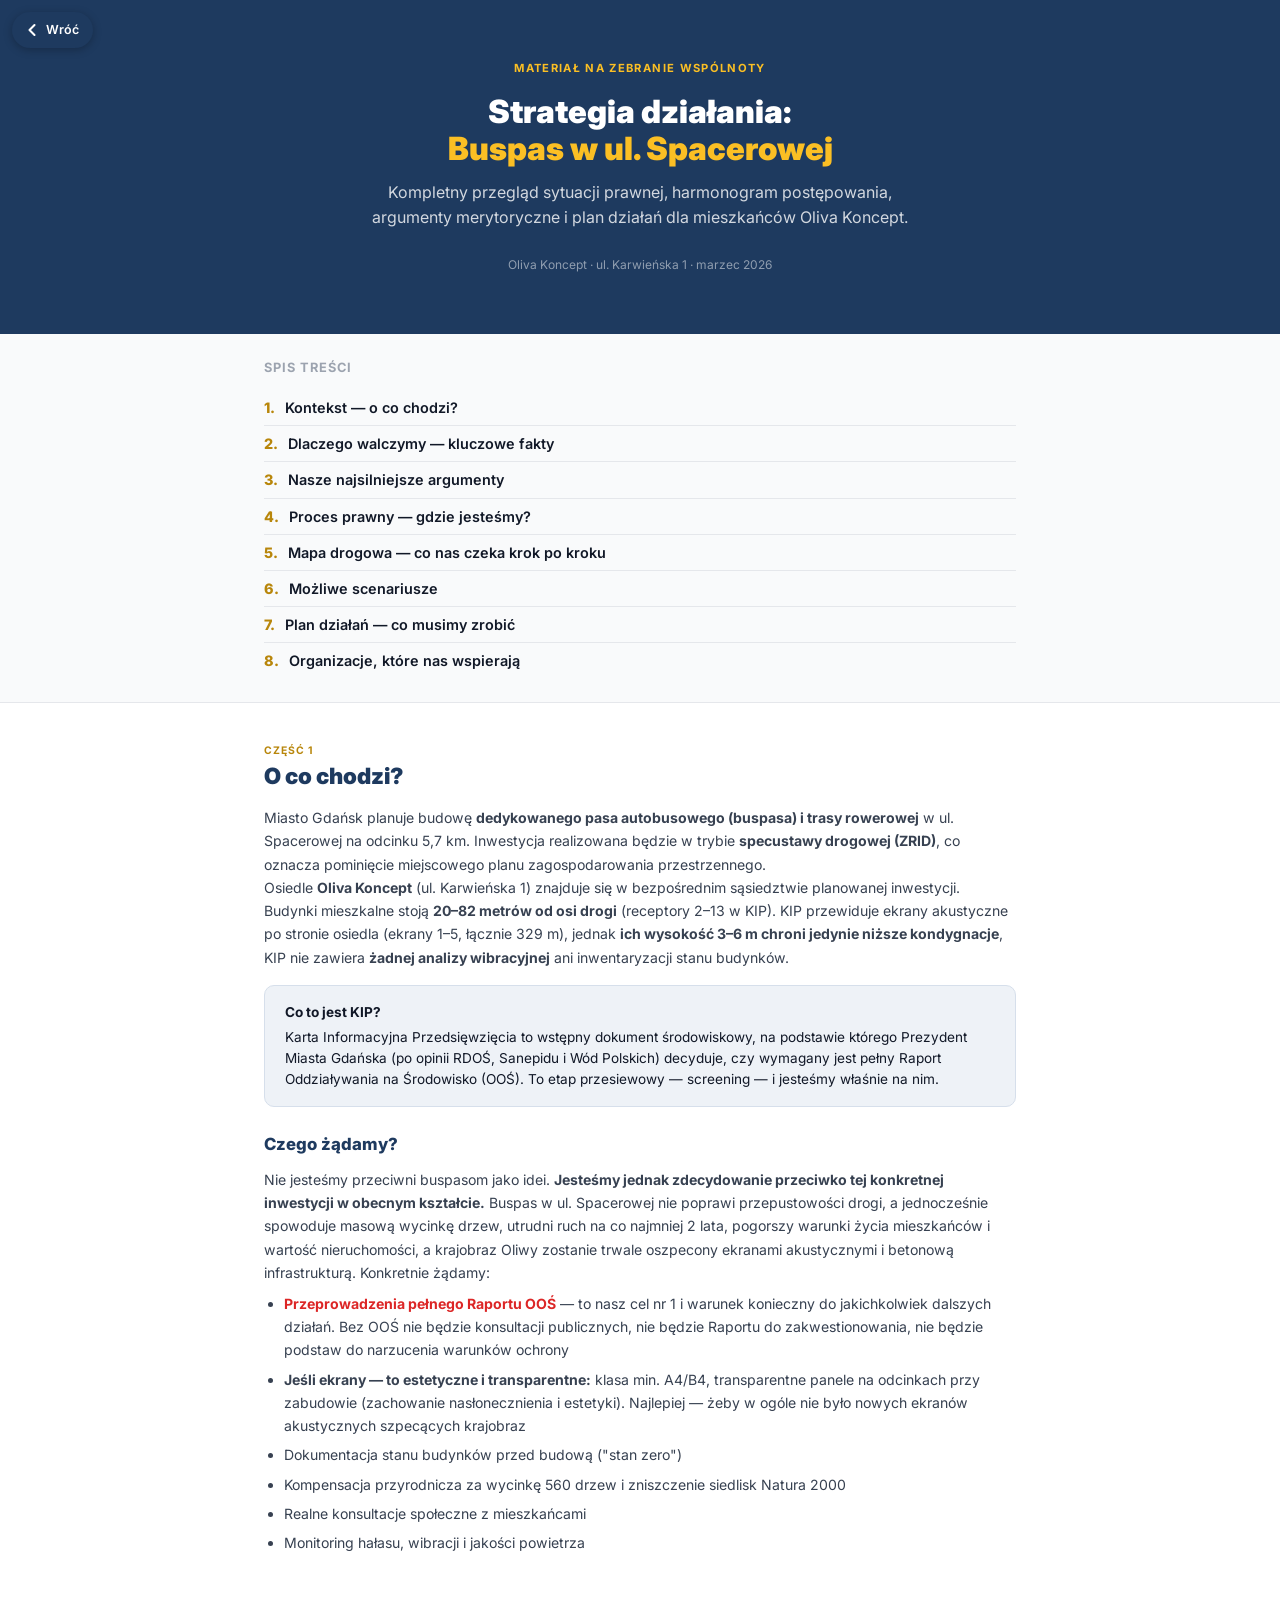
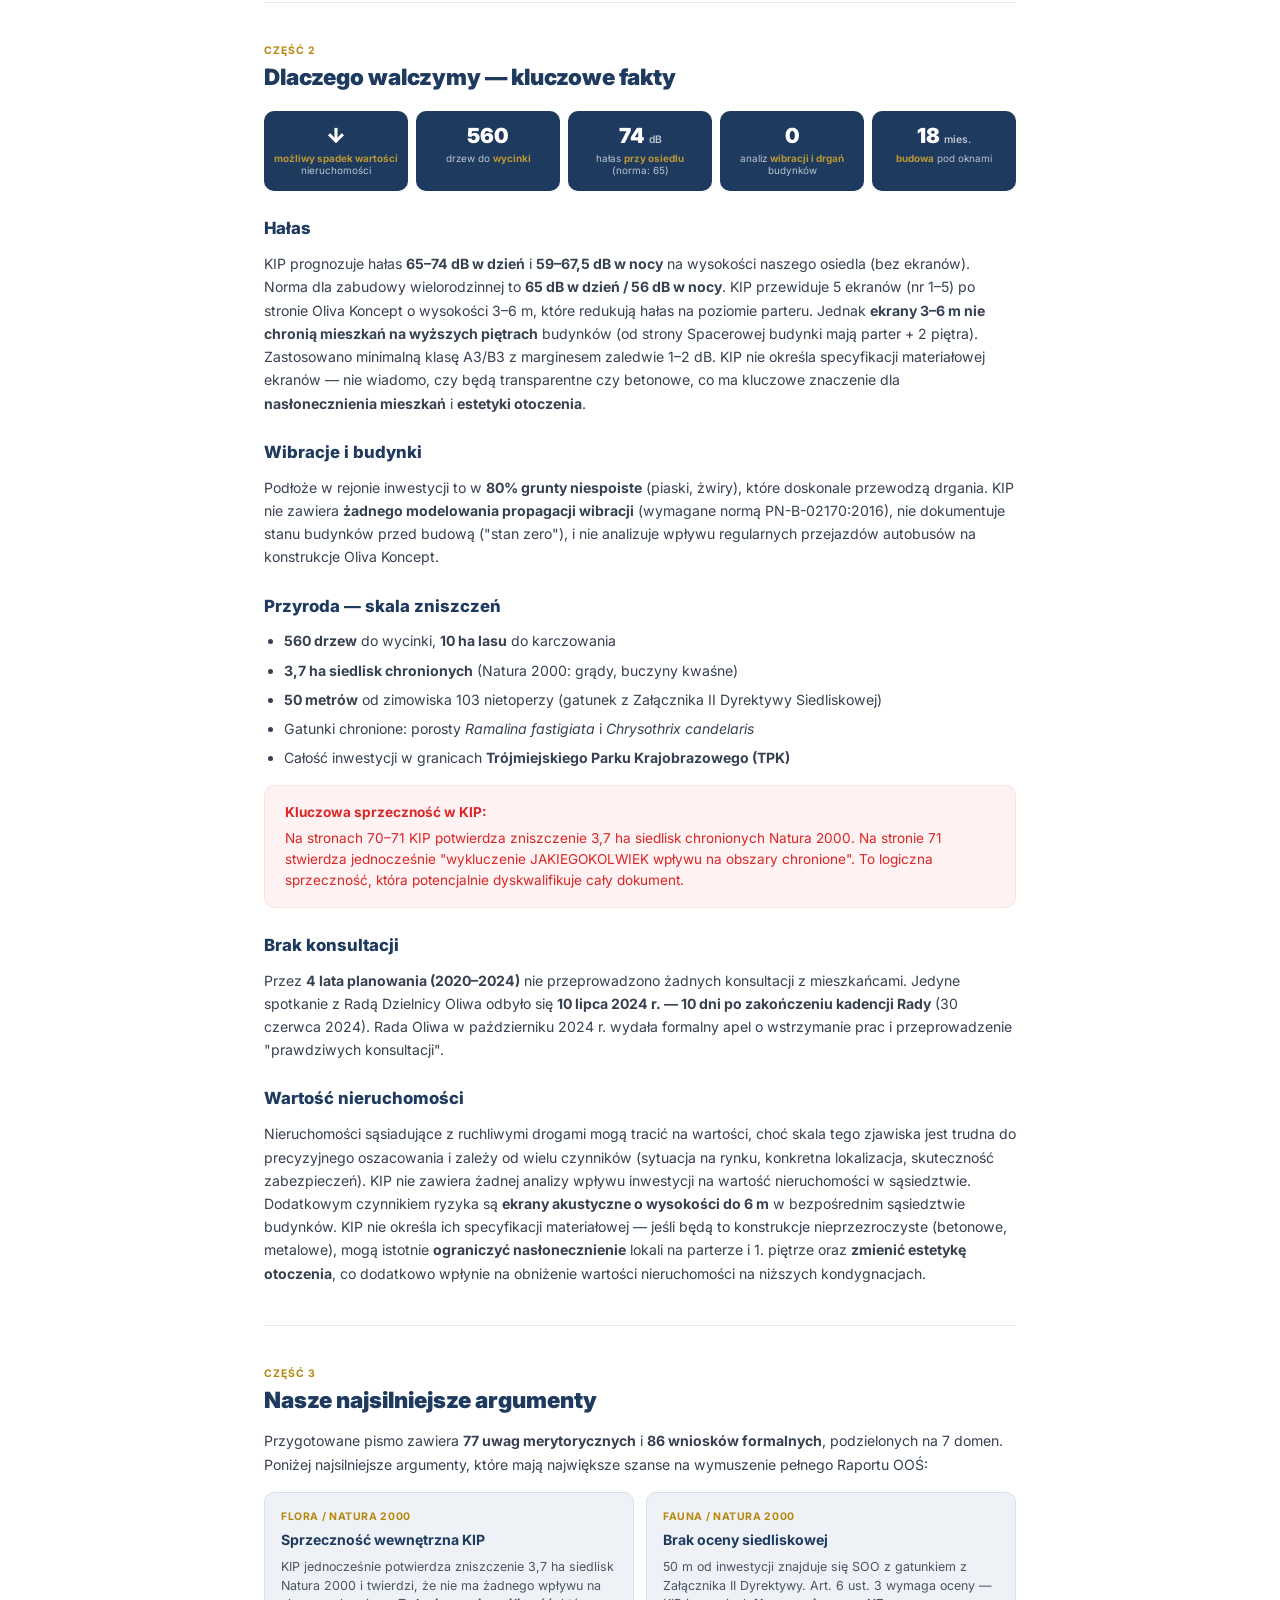
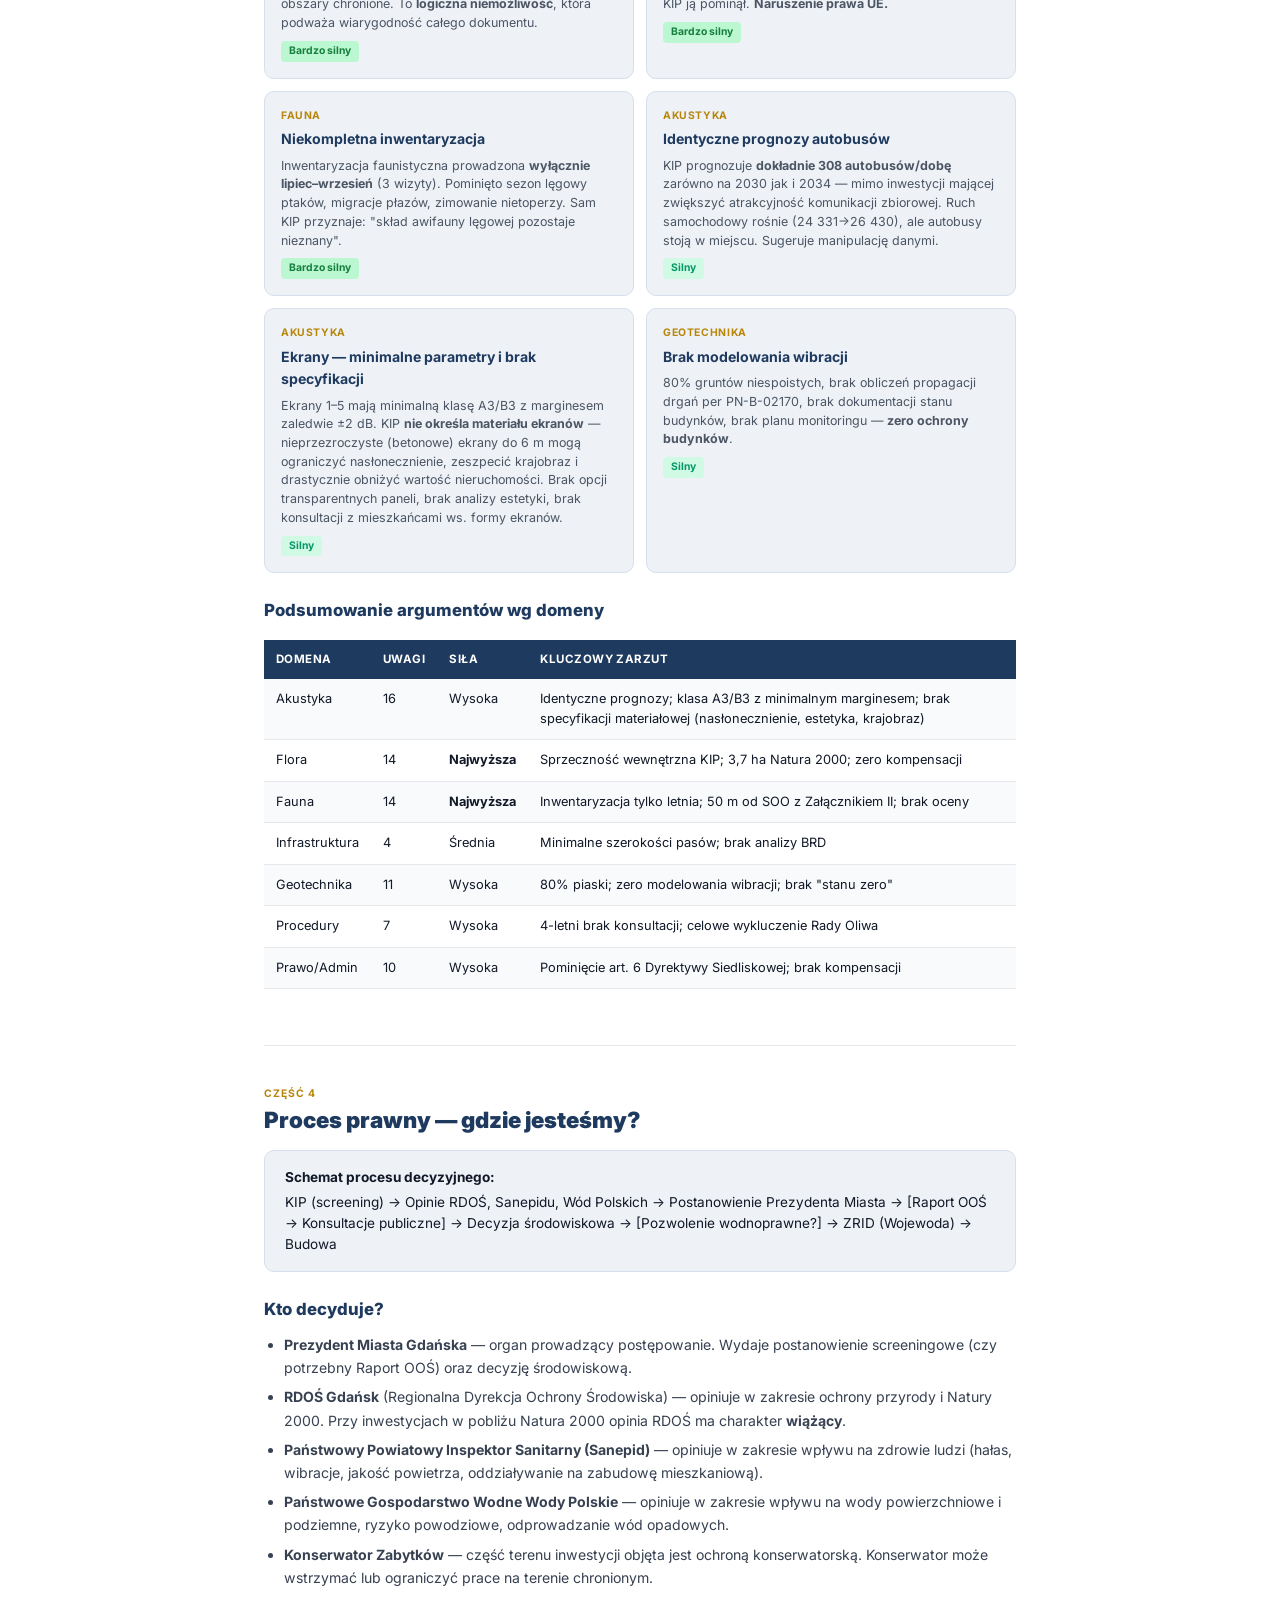
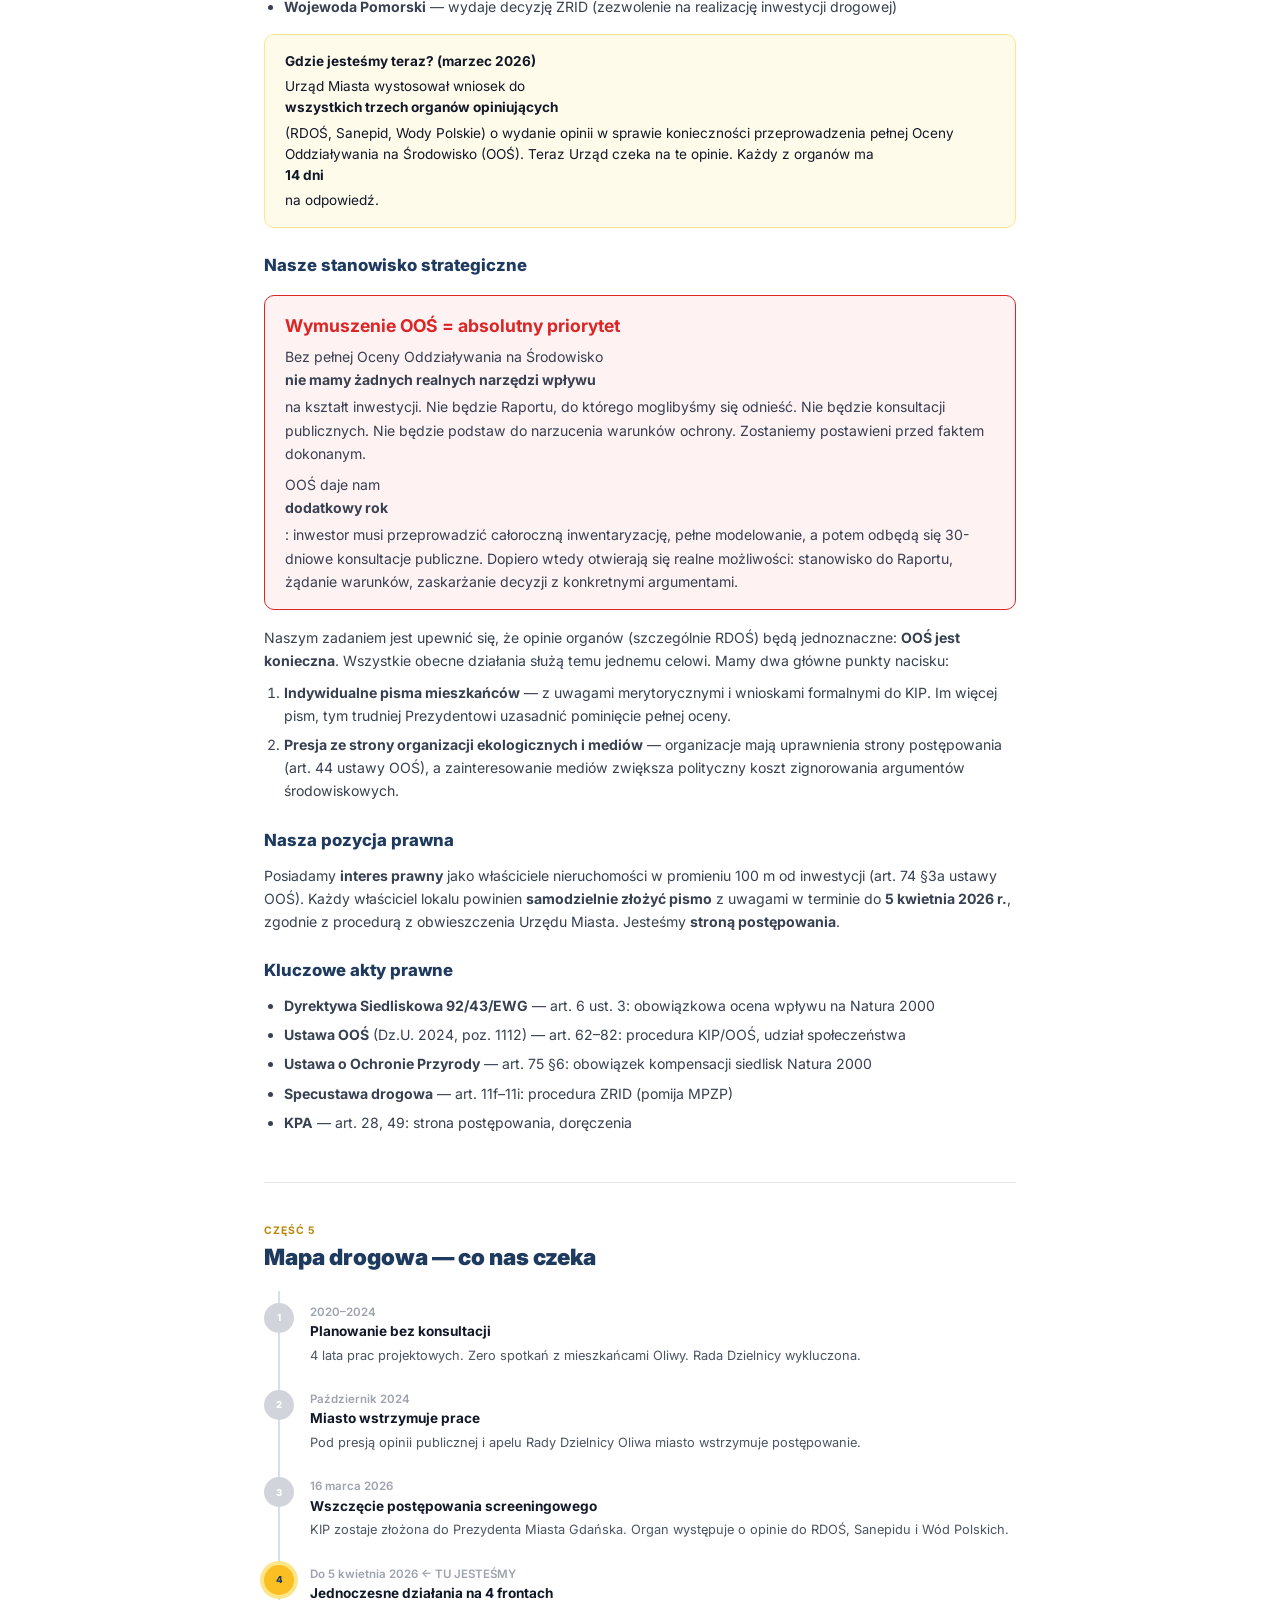
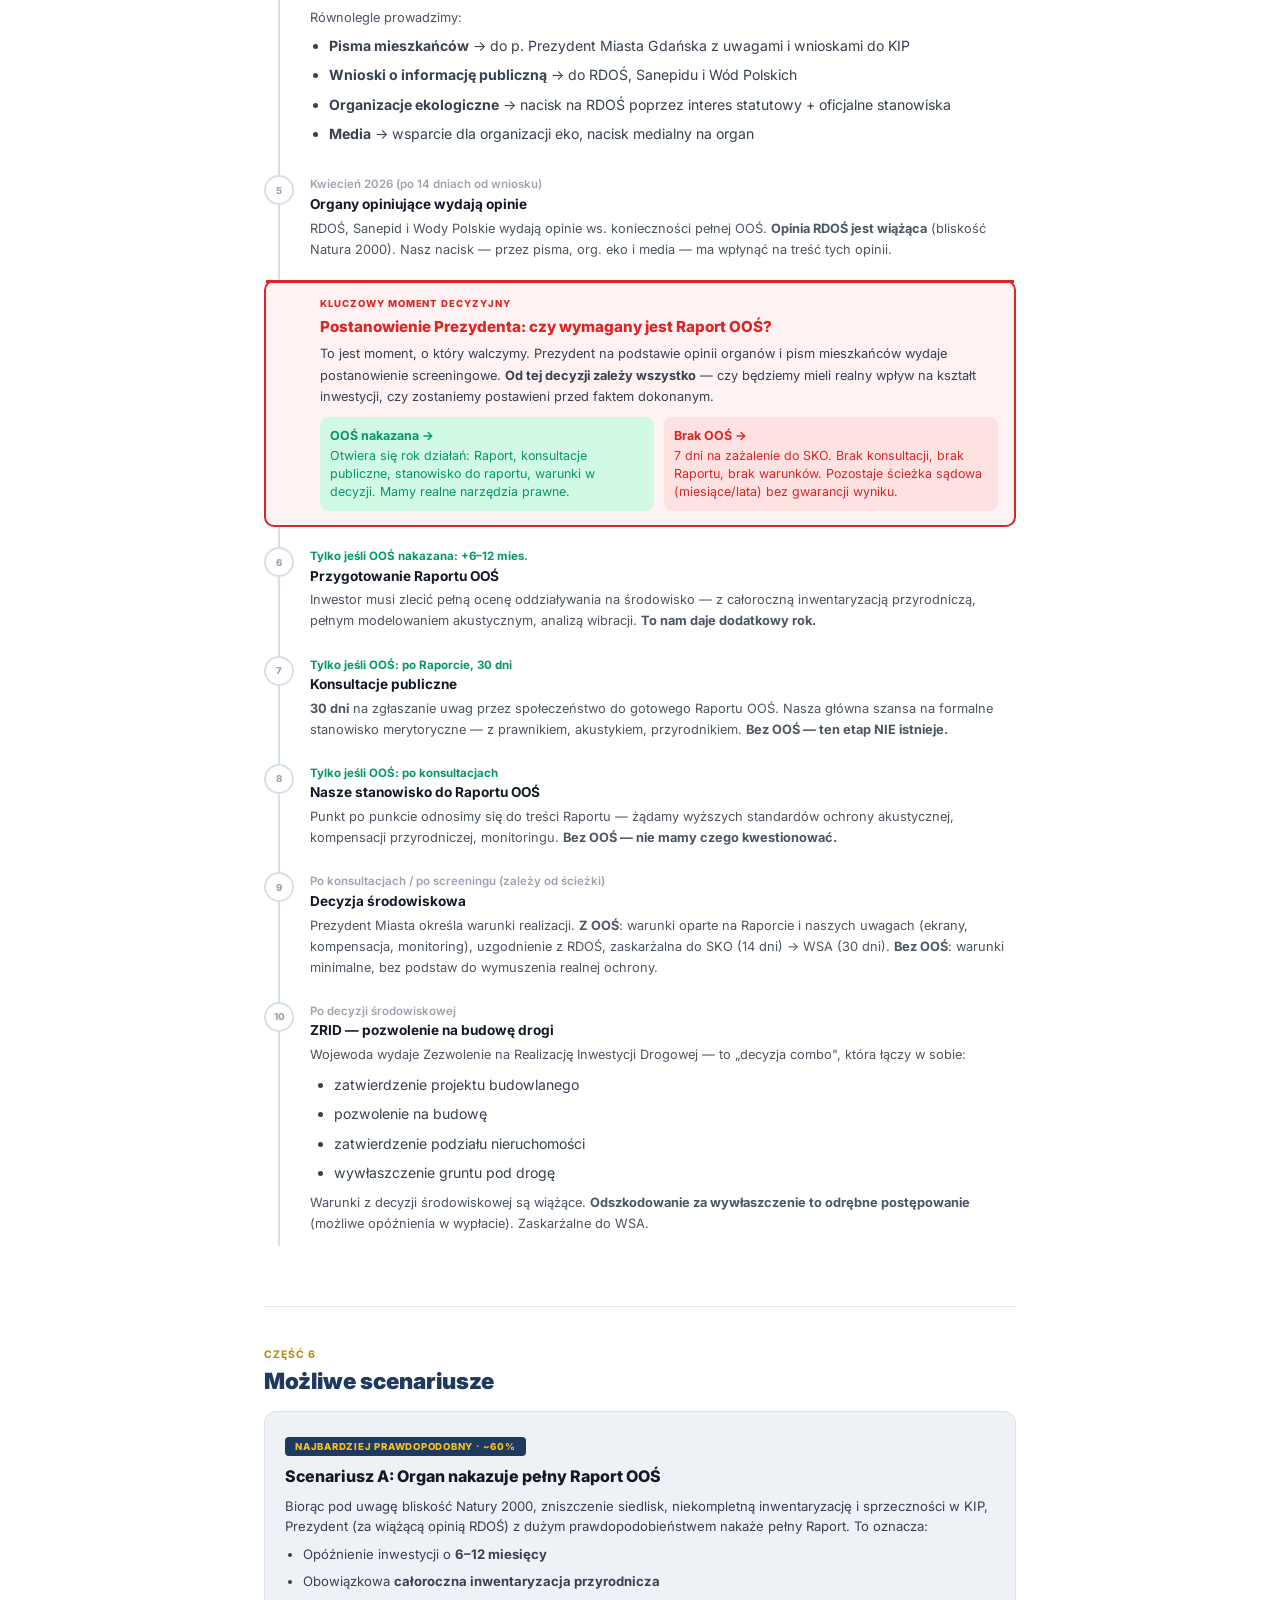
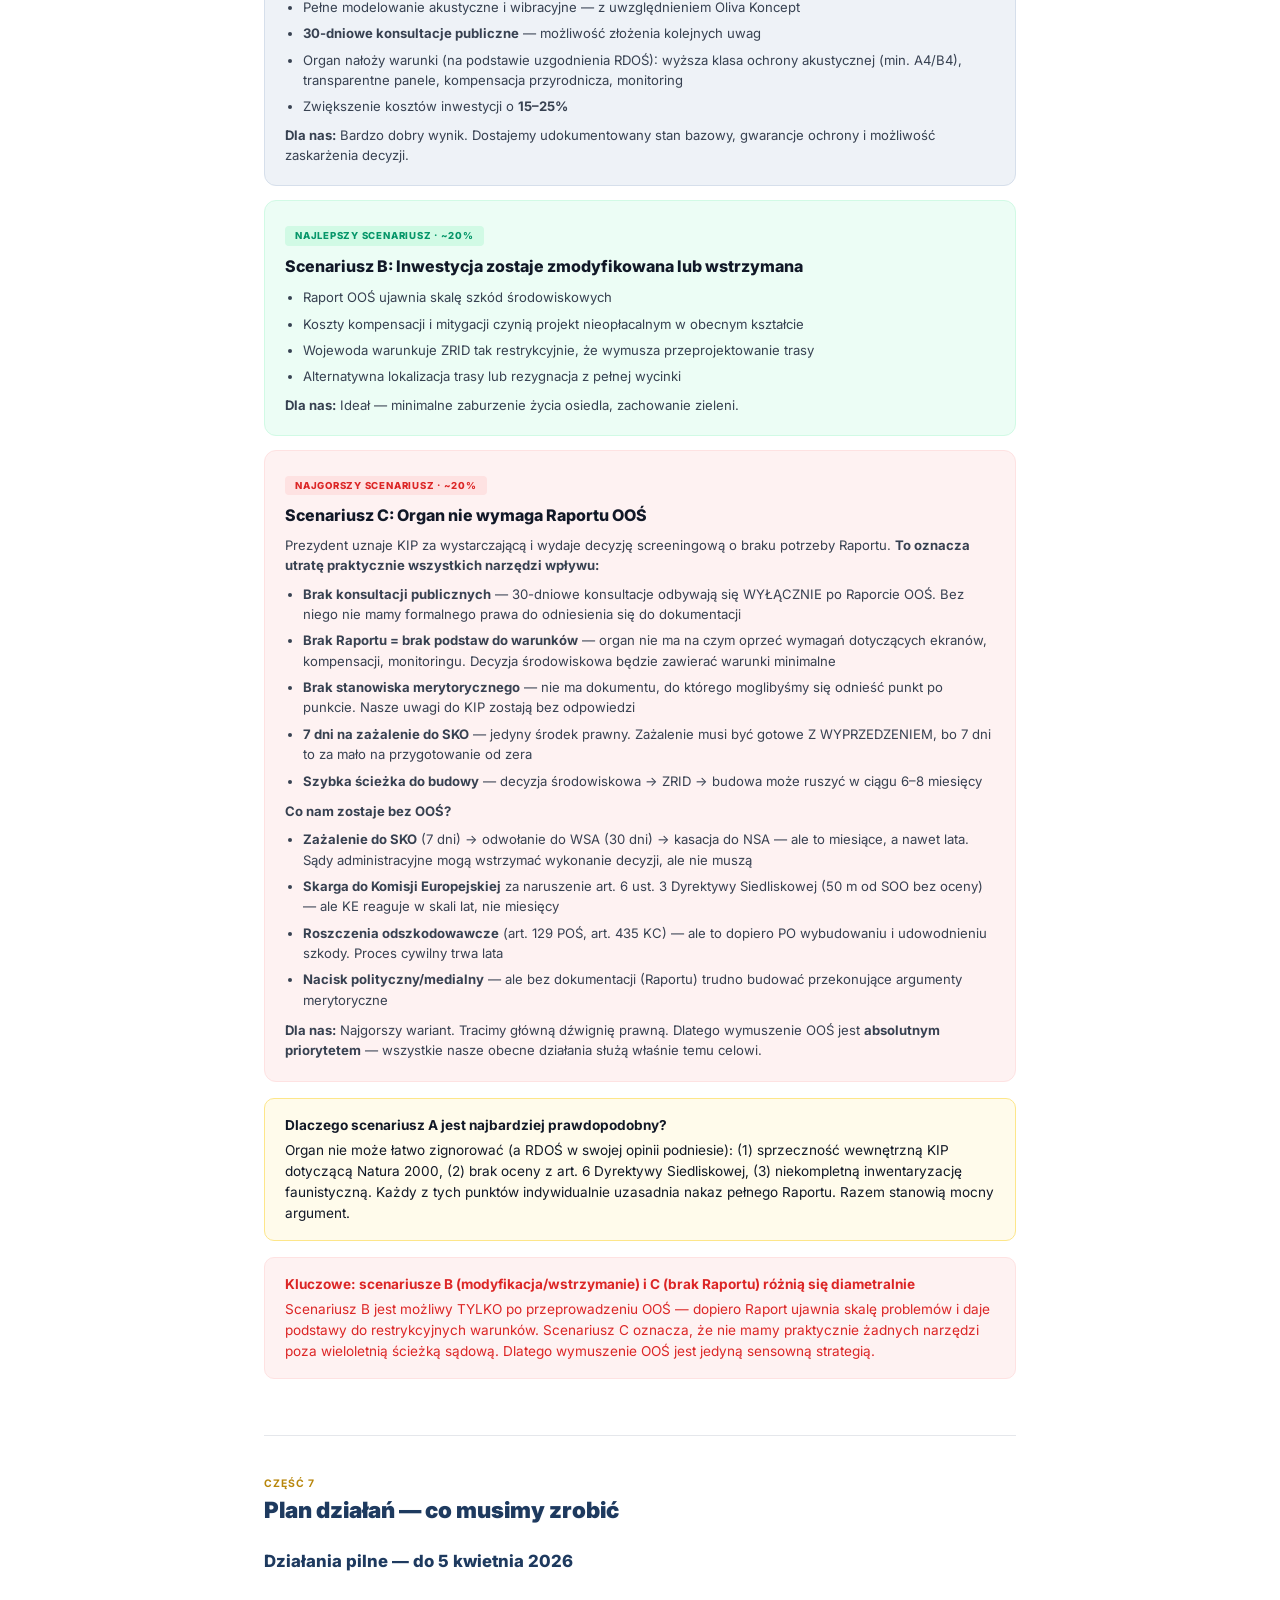
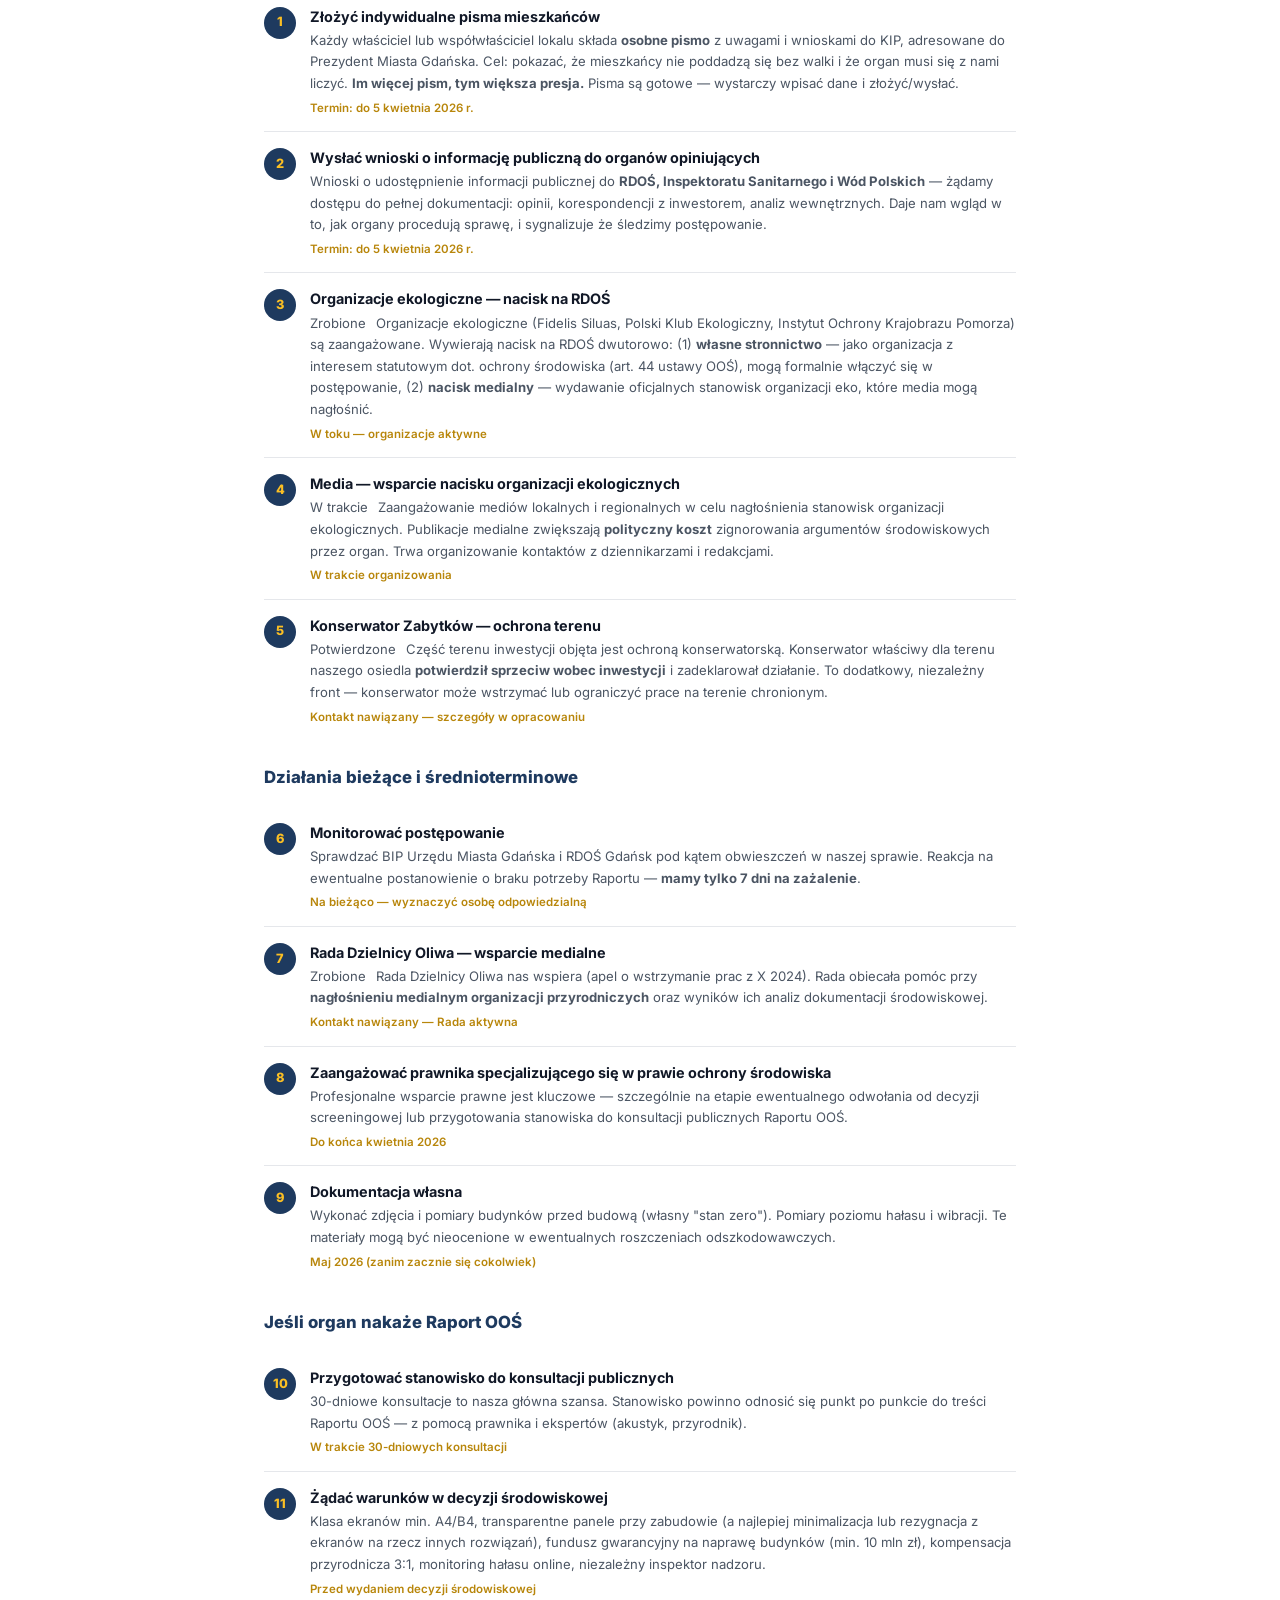
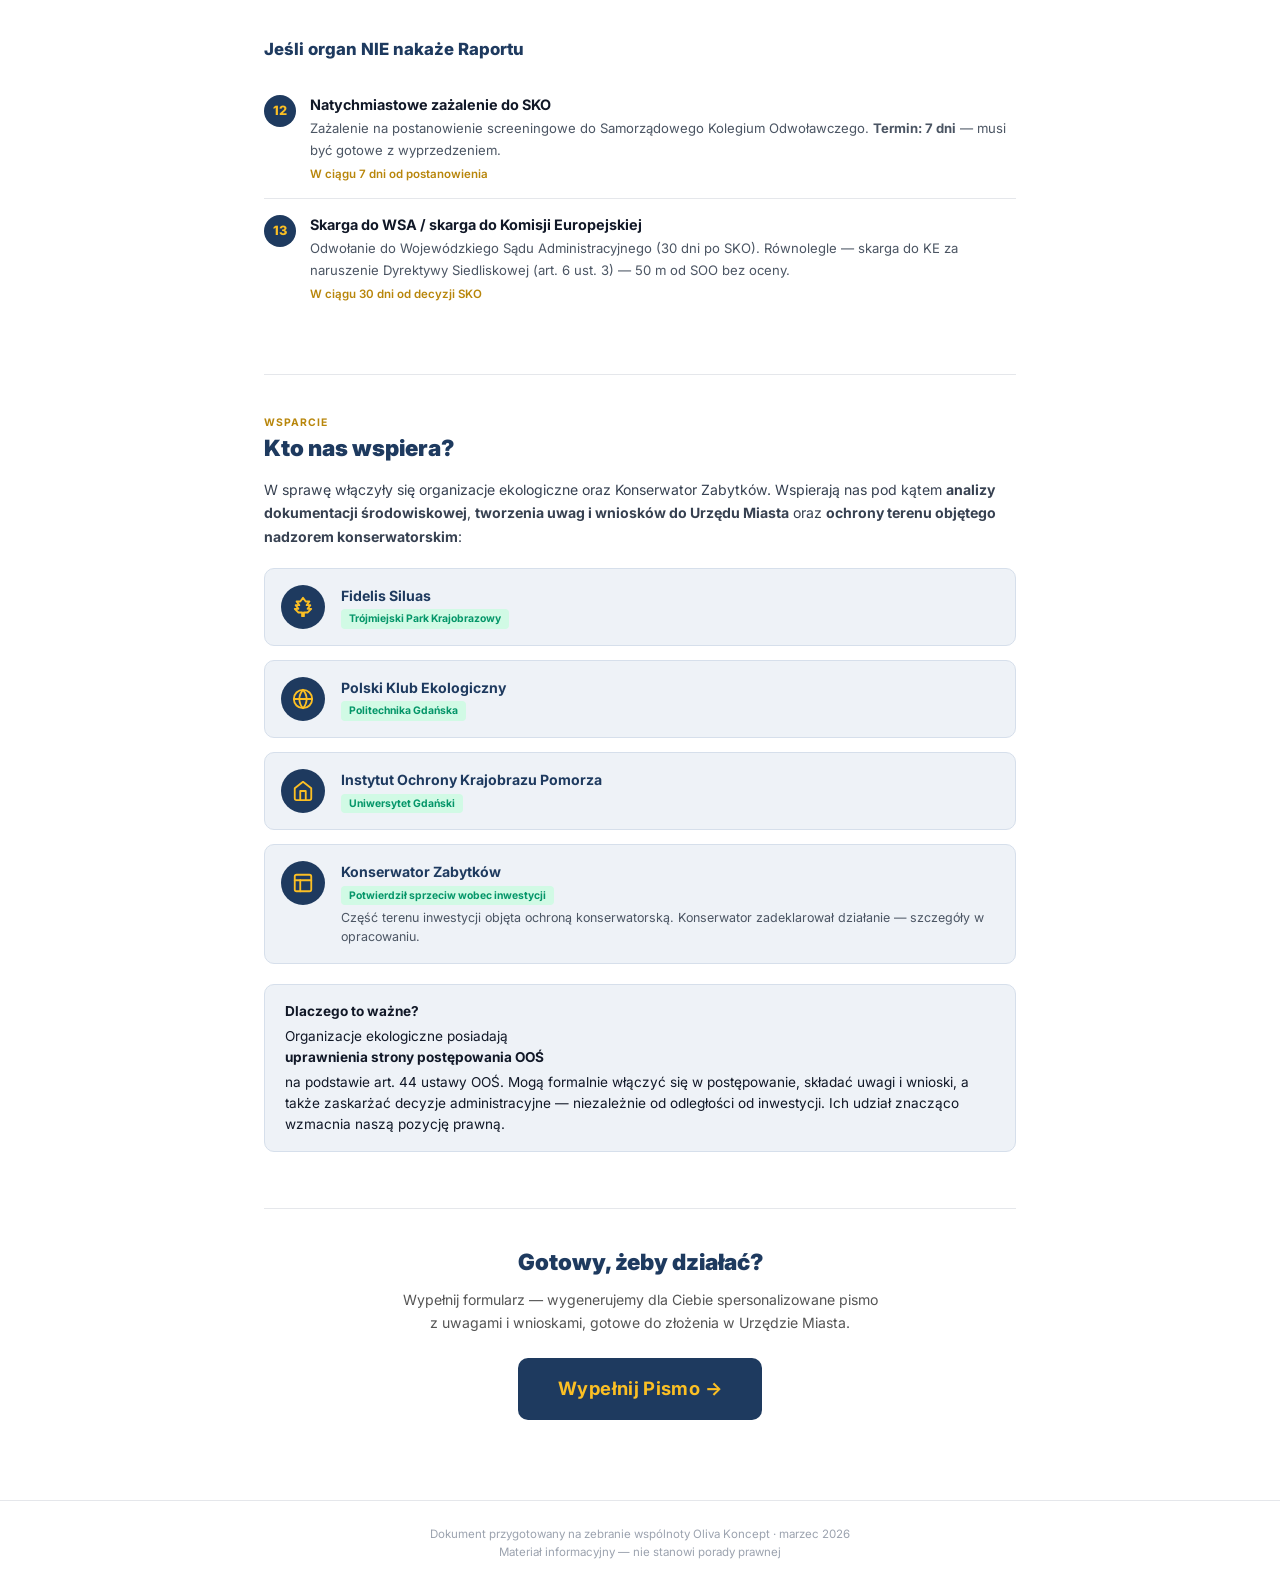
==== commit a24d5c81: "Rada Dzielnicy Oliwa: status 'Zrobione', wsparcie medialne potwierdzone" ====
--- a/strategia.html
+++ b/strategia.html
@@ -975,9 +975,9 @@
     <div class="action-item">
       <div class="action-num">7</div>
       <div>
-        <h4>Skontaktować się z Radą Dzielnicy Oliwa</h4>
-        <p>Rada już wydała apel o wstrzymanie prac (X 2024). Warto nawiązać kontakt z nowymi radnymi i uzyskać formalne poparcie dla stanowiska wspólnoty.</p>
-        <div class="when">Kwiecień 2026</div>
+        <h4>Rada Dzielnicy Oliwa — wsparcie medialne</h4>
+        <p><span class="strength high" style="margin-right:6px;">Zrobione</span> Rada Dzielnicy Oliwa nas wspiera (apel o wstrzymanie prac z X 2024). Rada obiecała pomóc przy <strong>nagłośnieniu medialnym organizacji przyrodniczych</strong> oraz wyników ich analiz dokumentacji środowiskowej.</p>
+        <div class="when">Kontakt nawiązany — Rada aktywna</div>
       </div>
     </div>
     <div class="action-item">
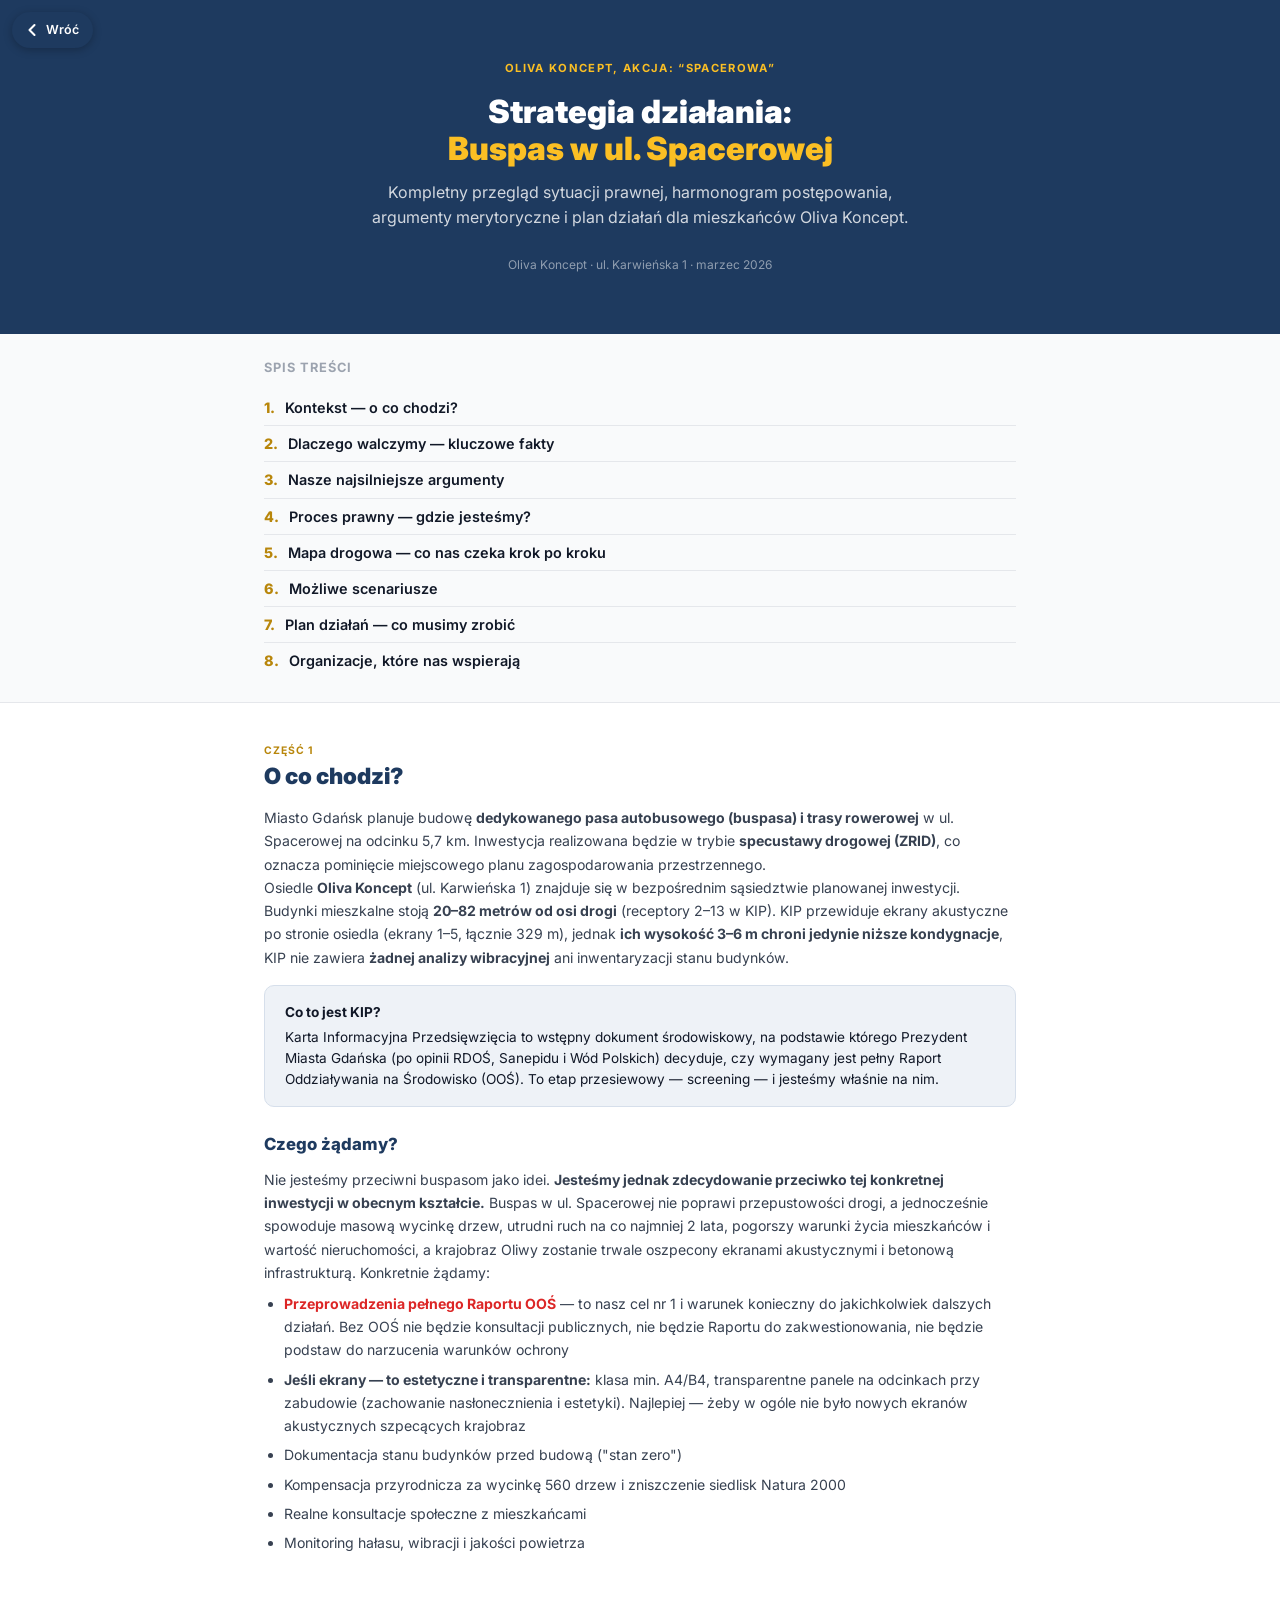
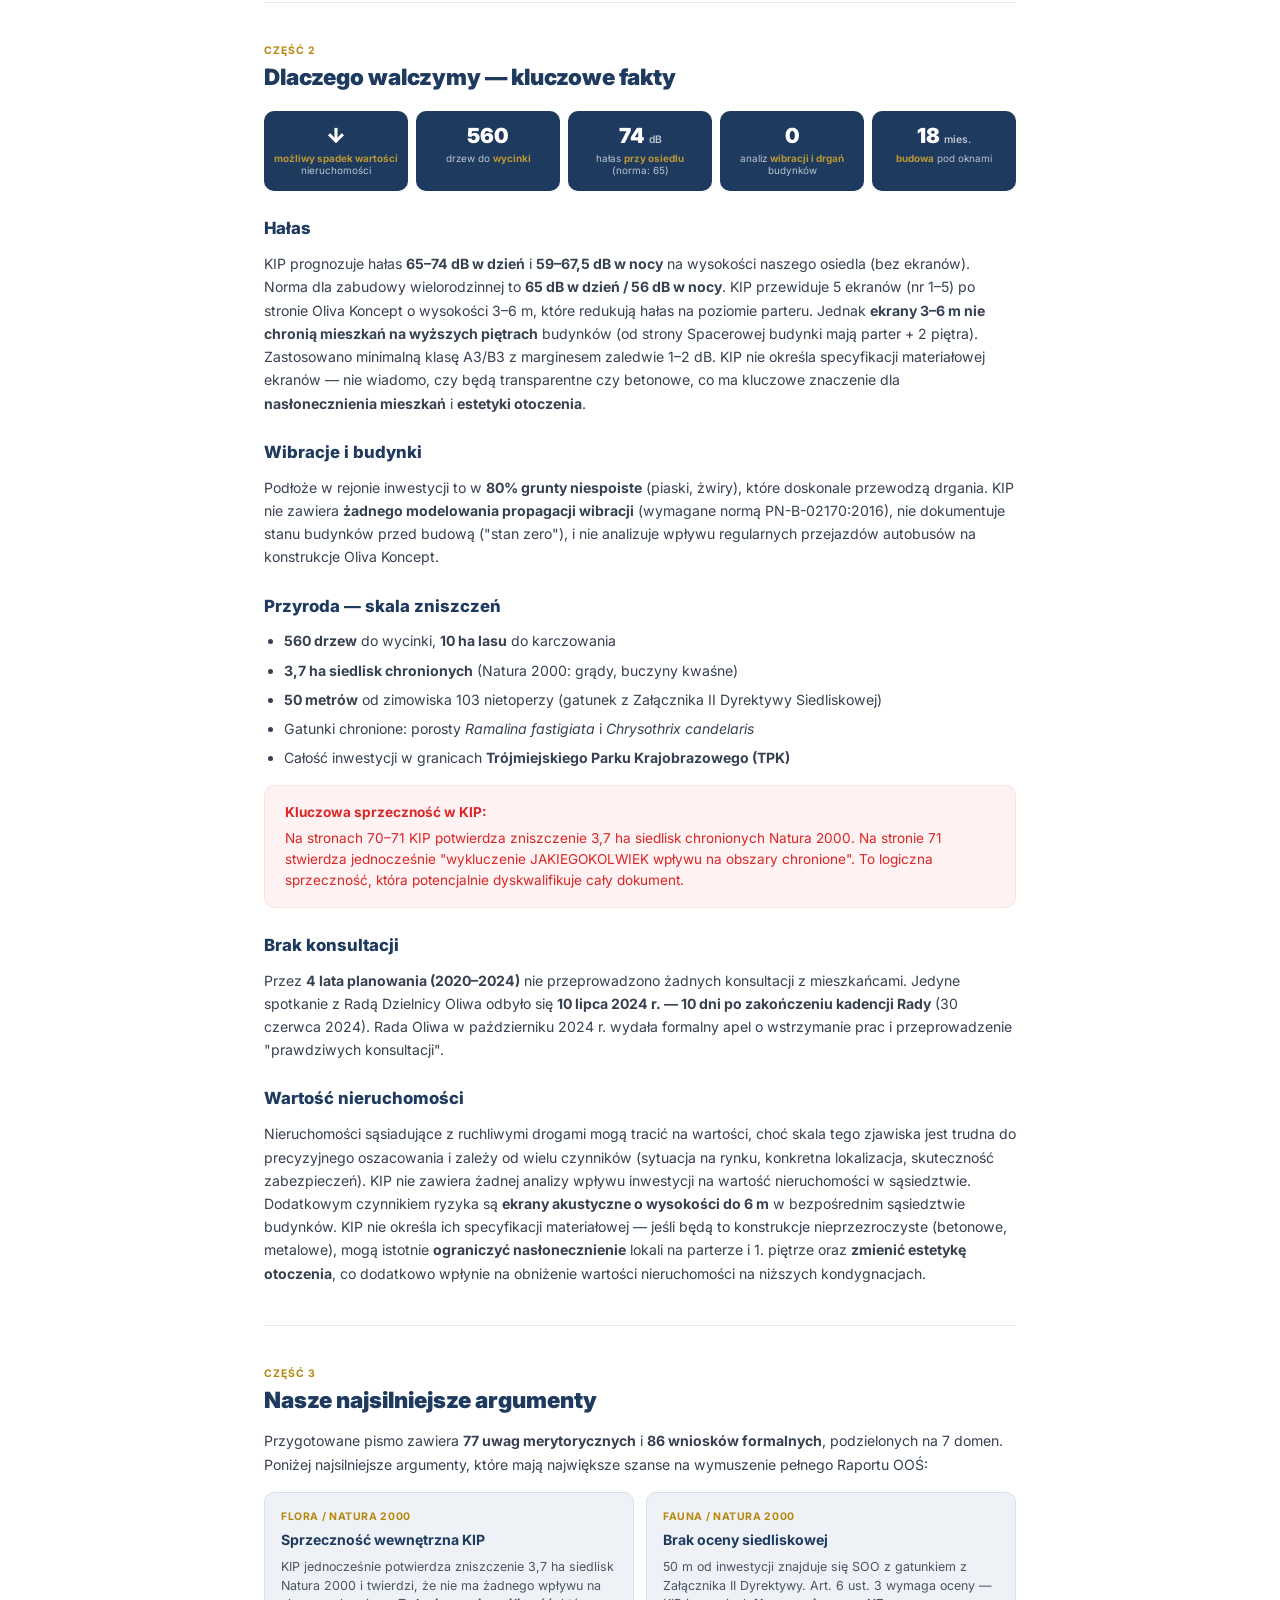
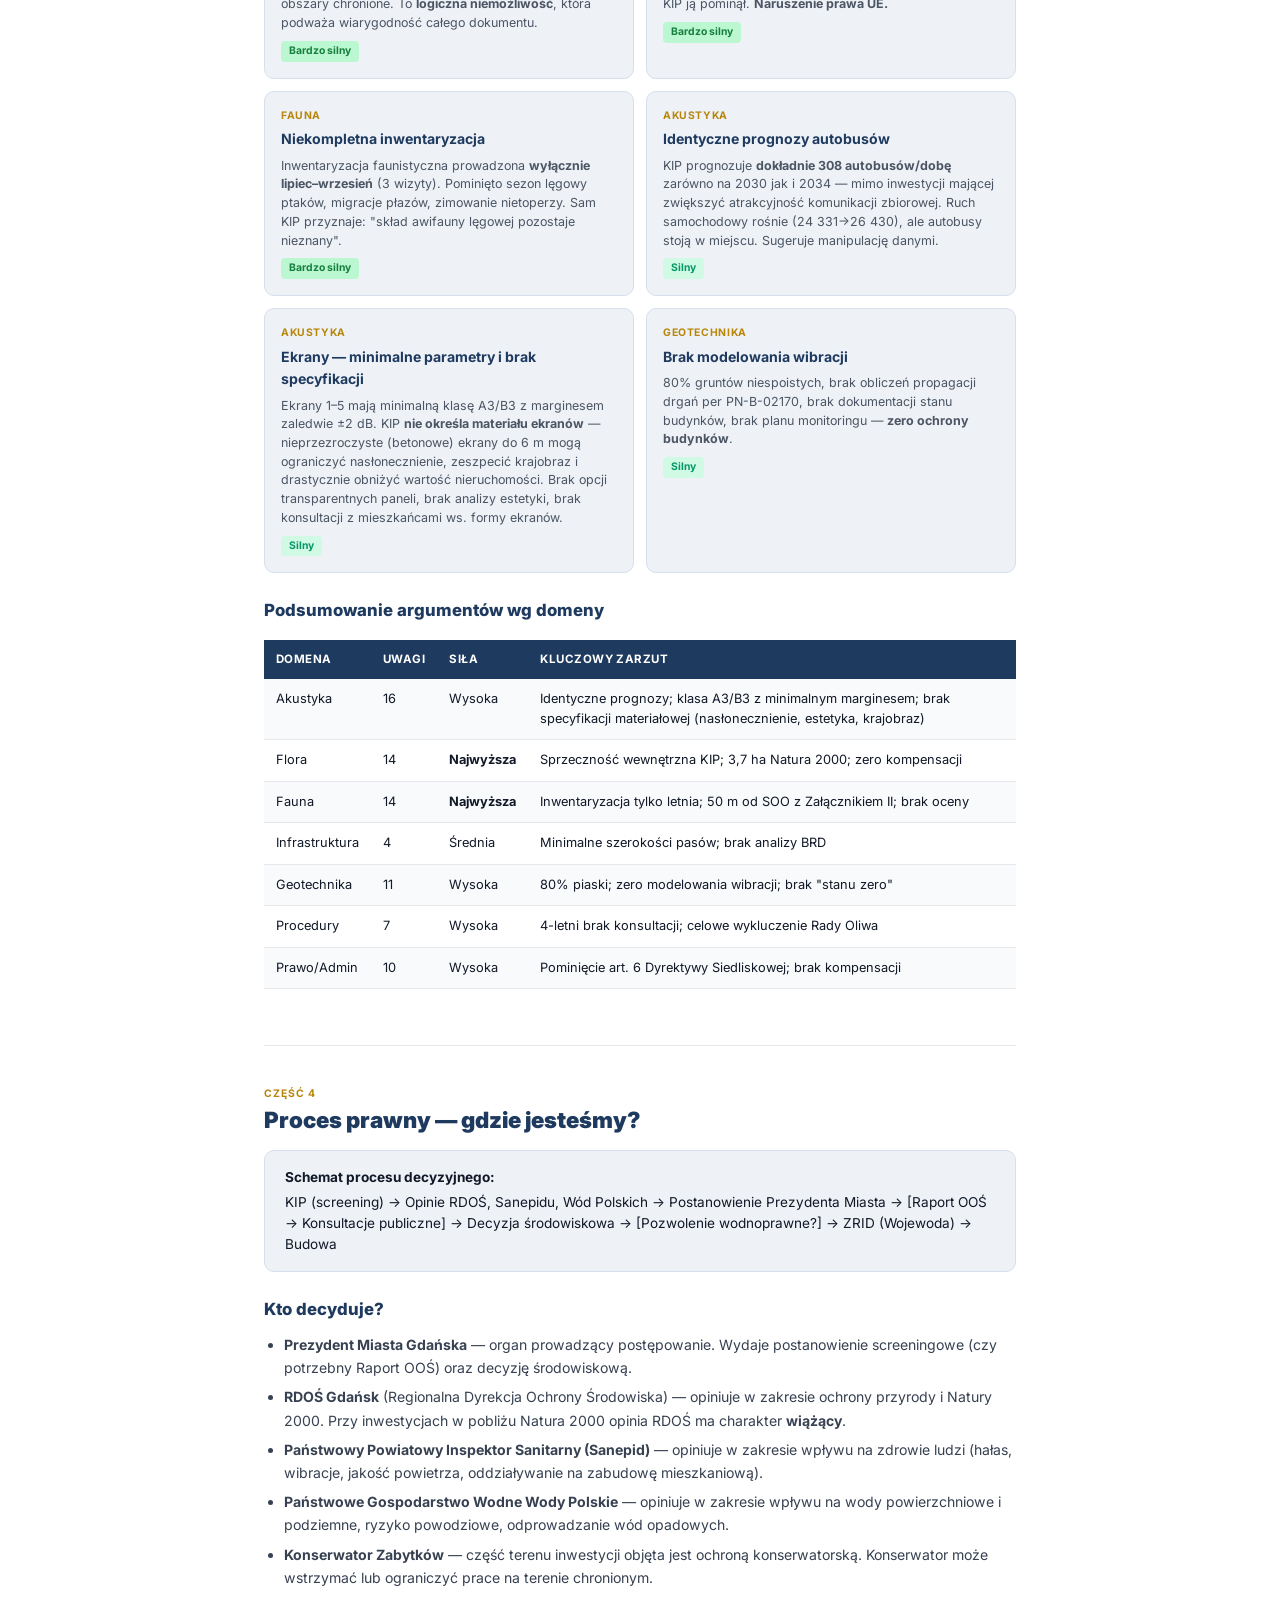
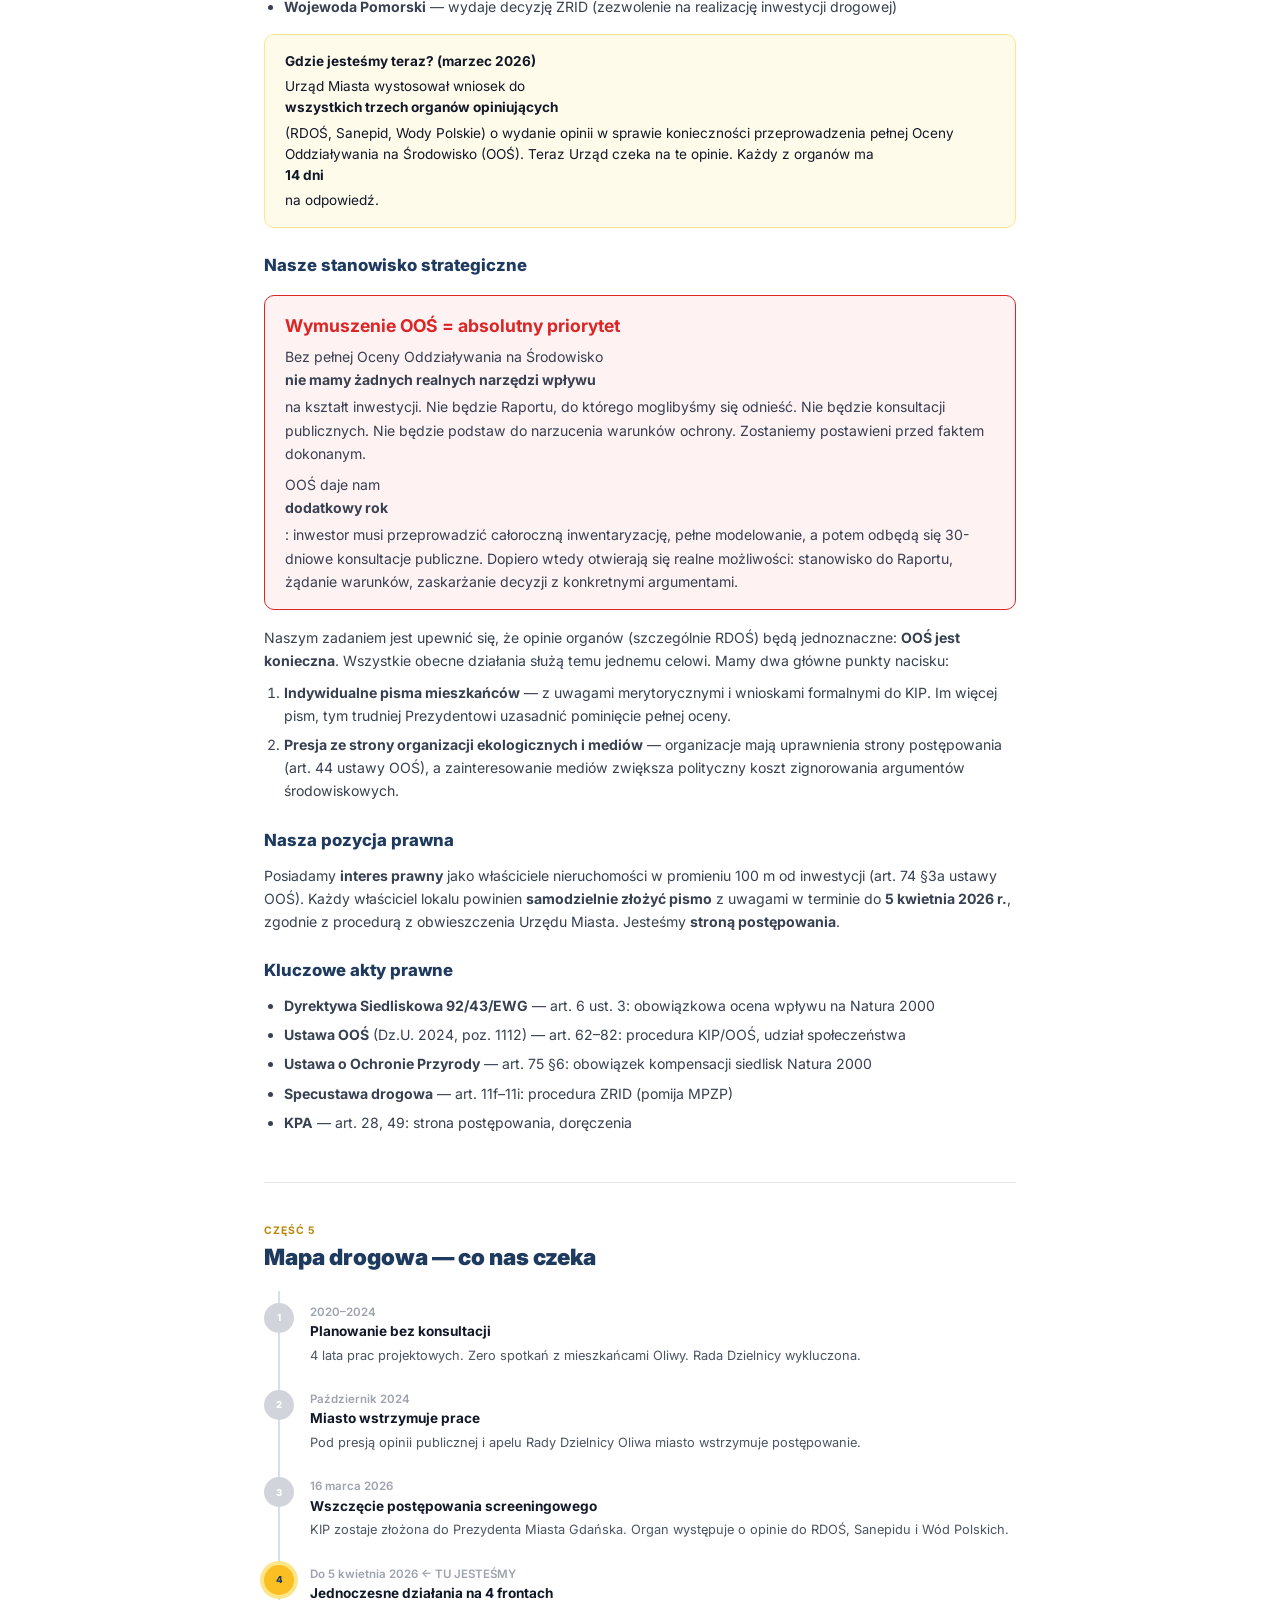
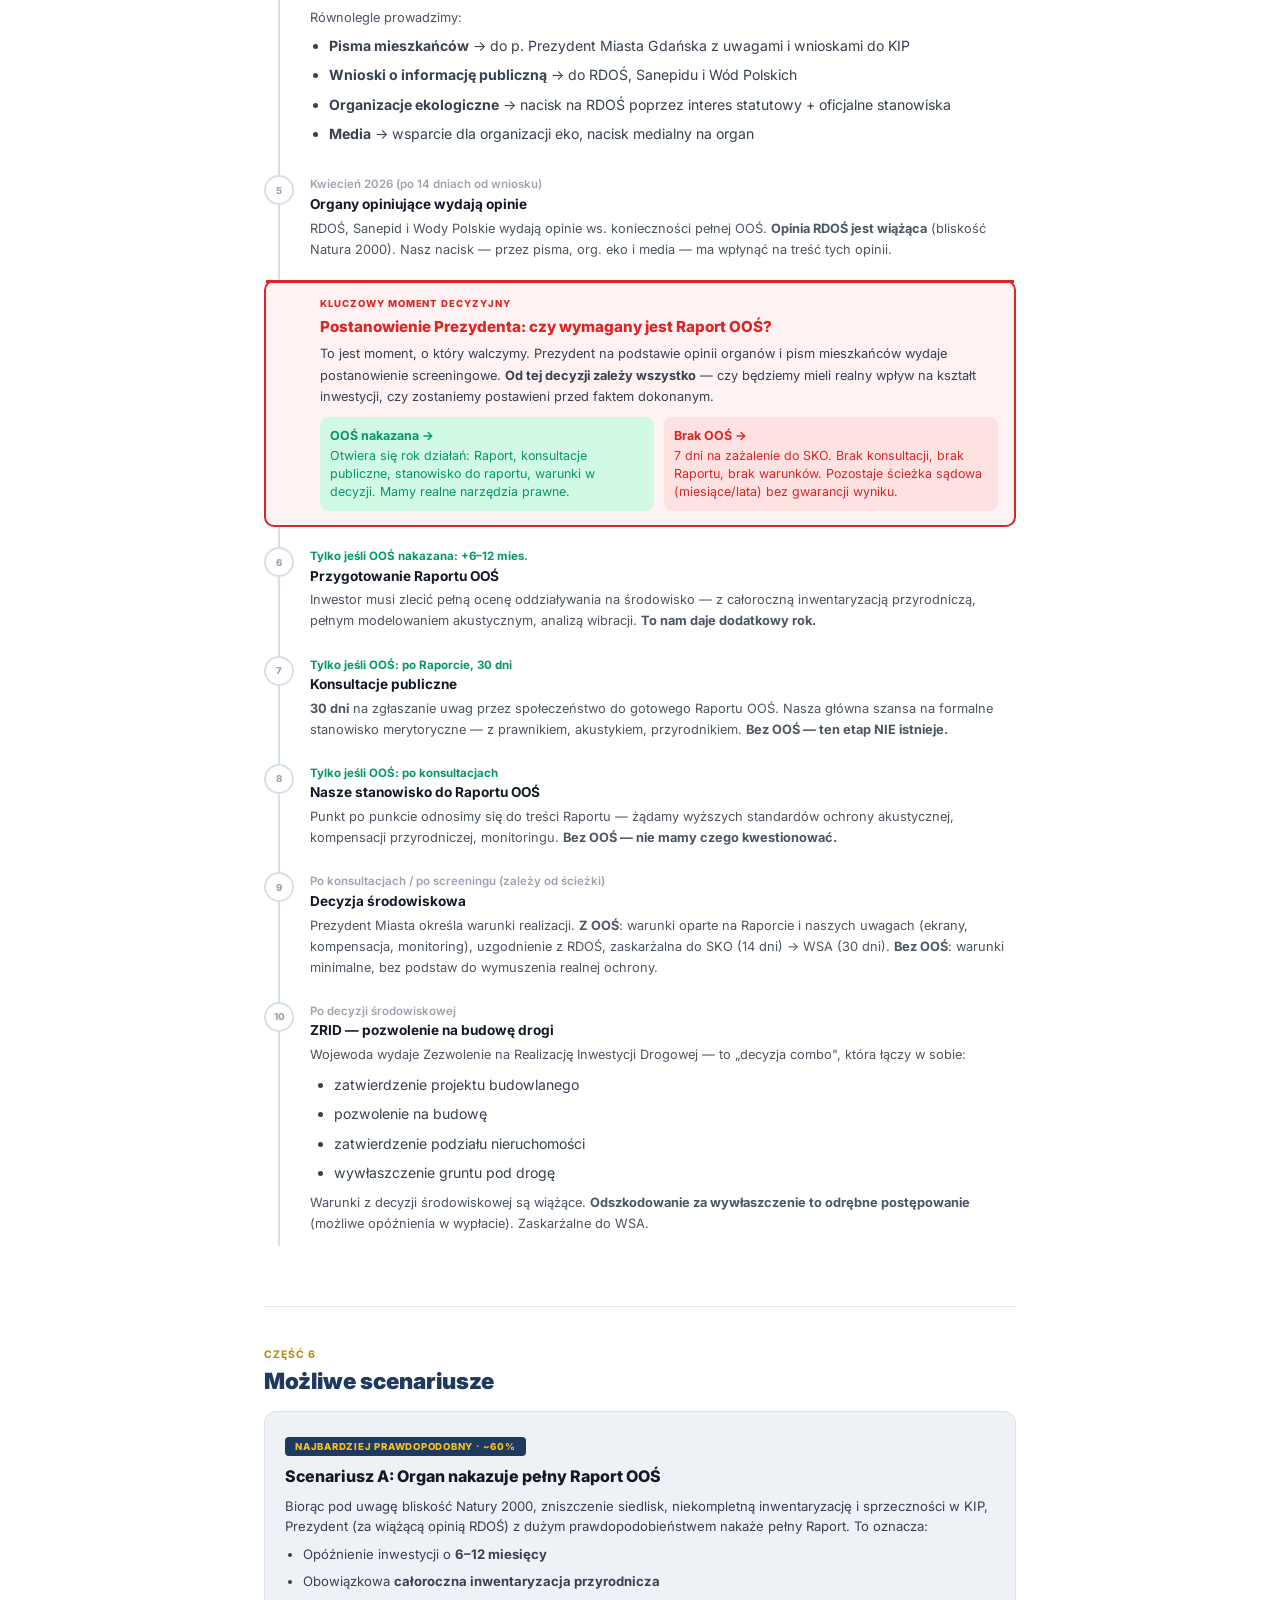
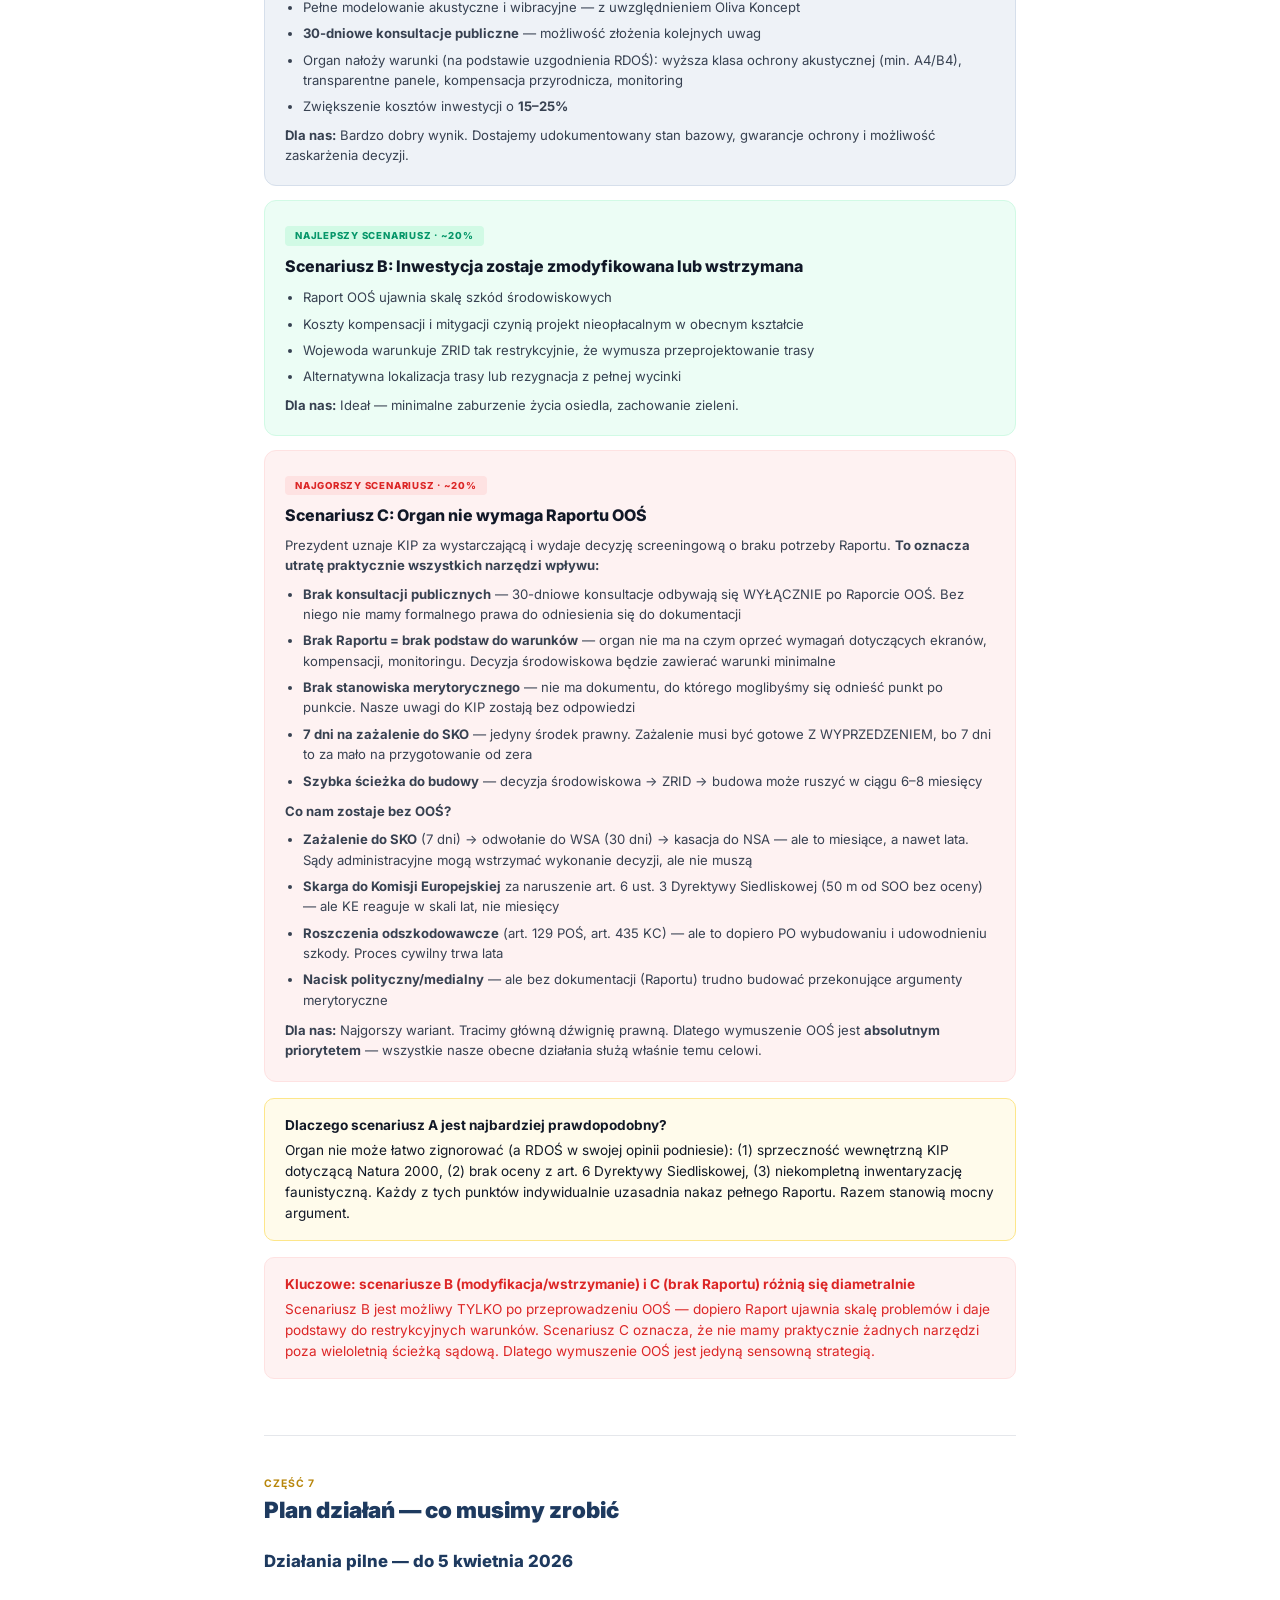
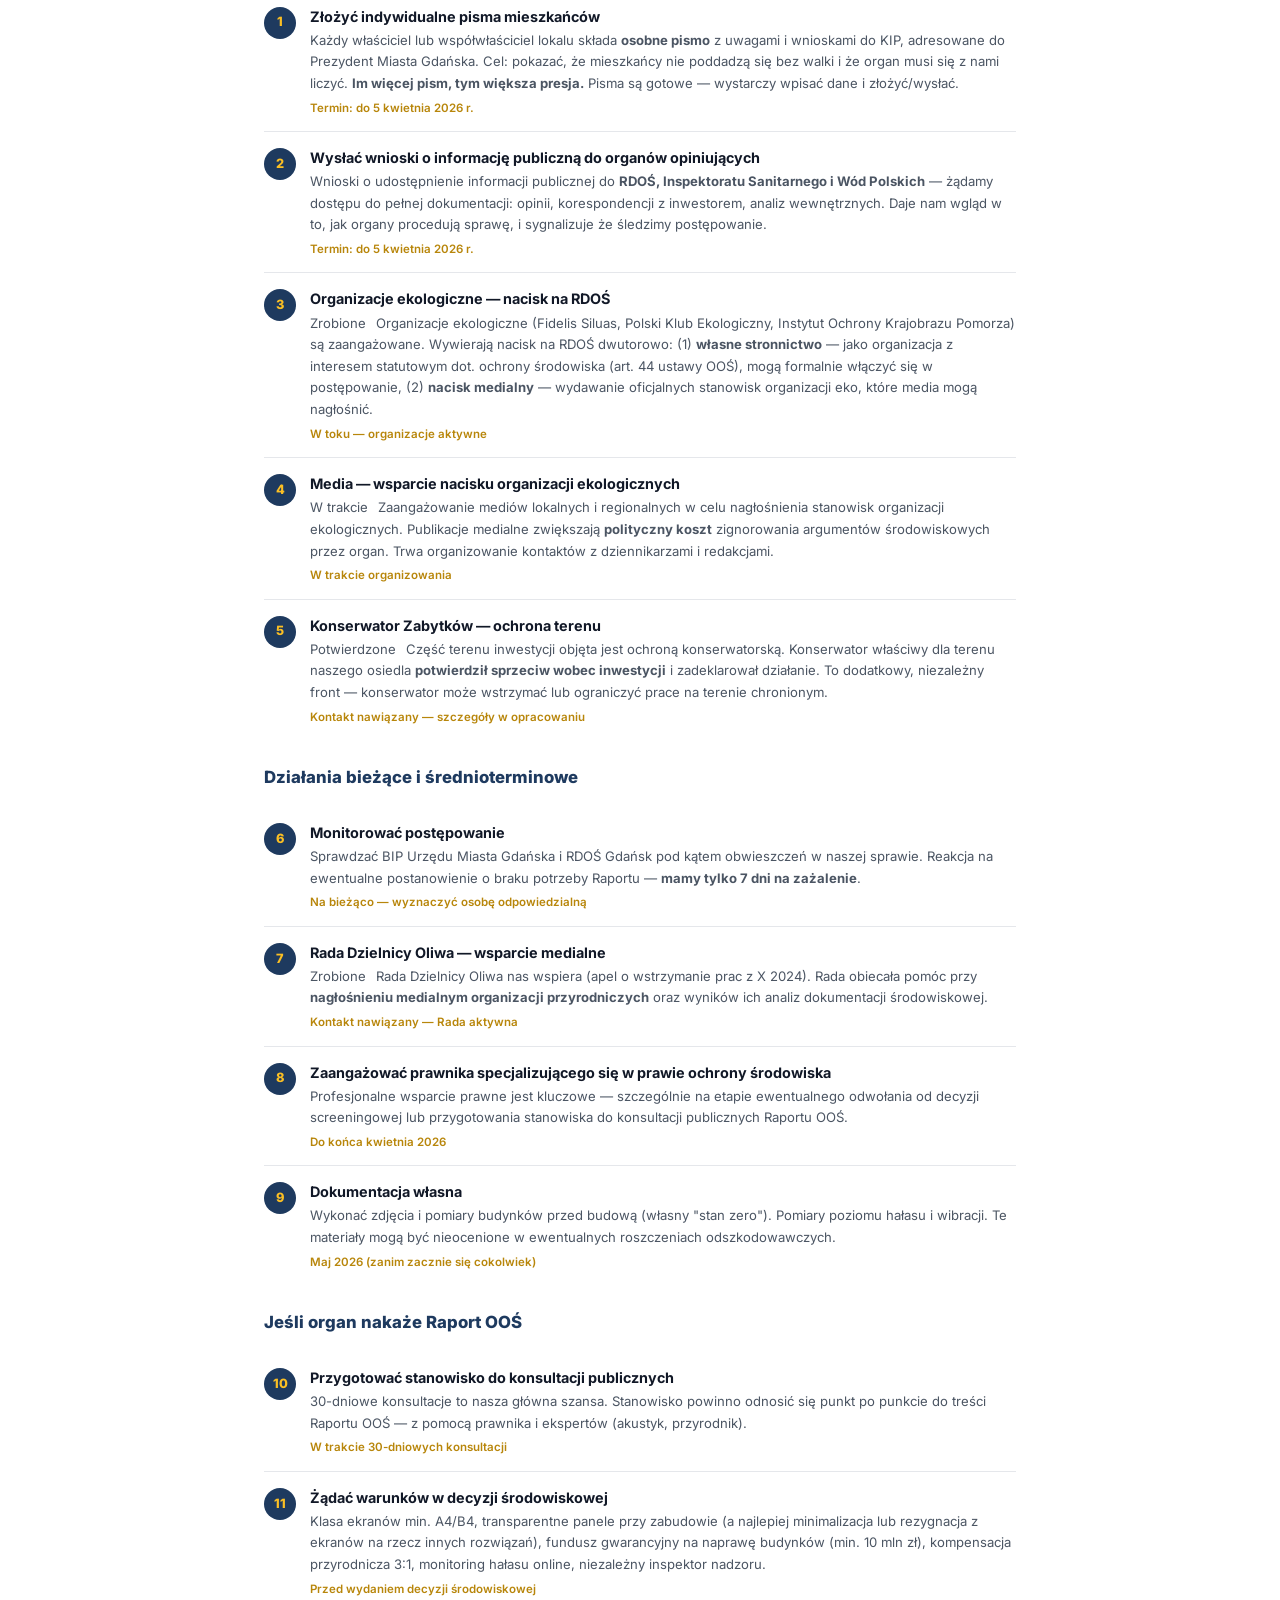
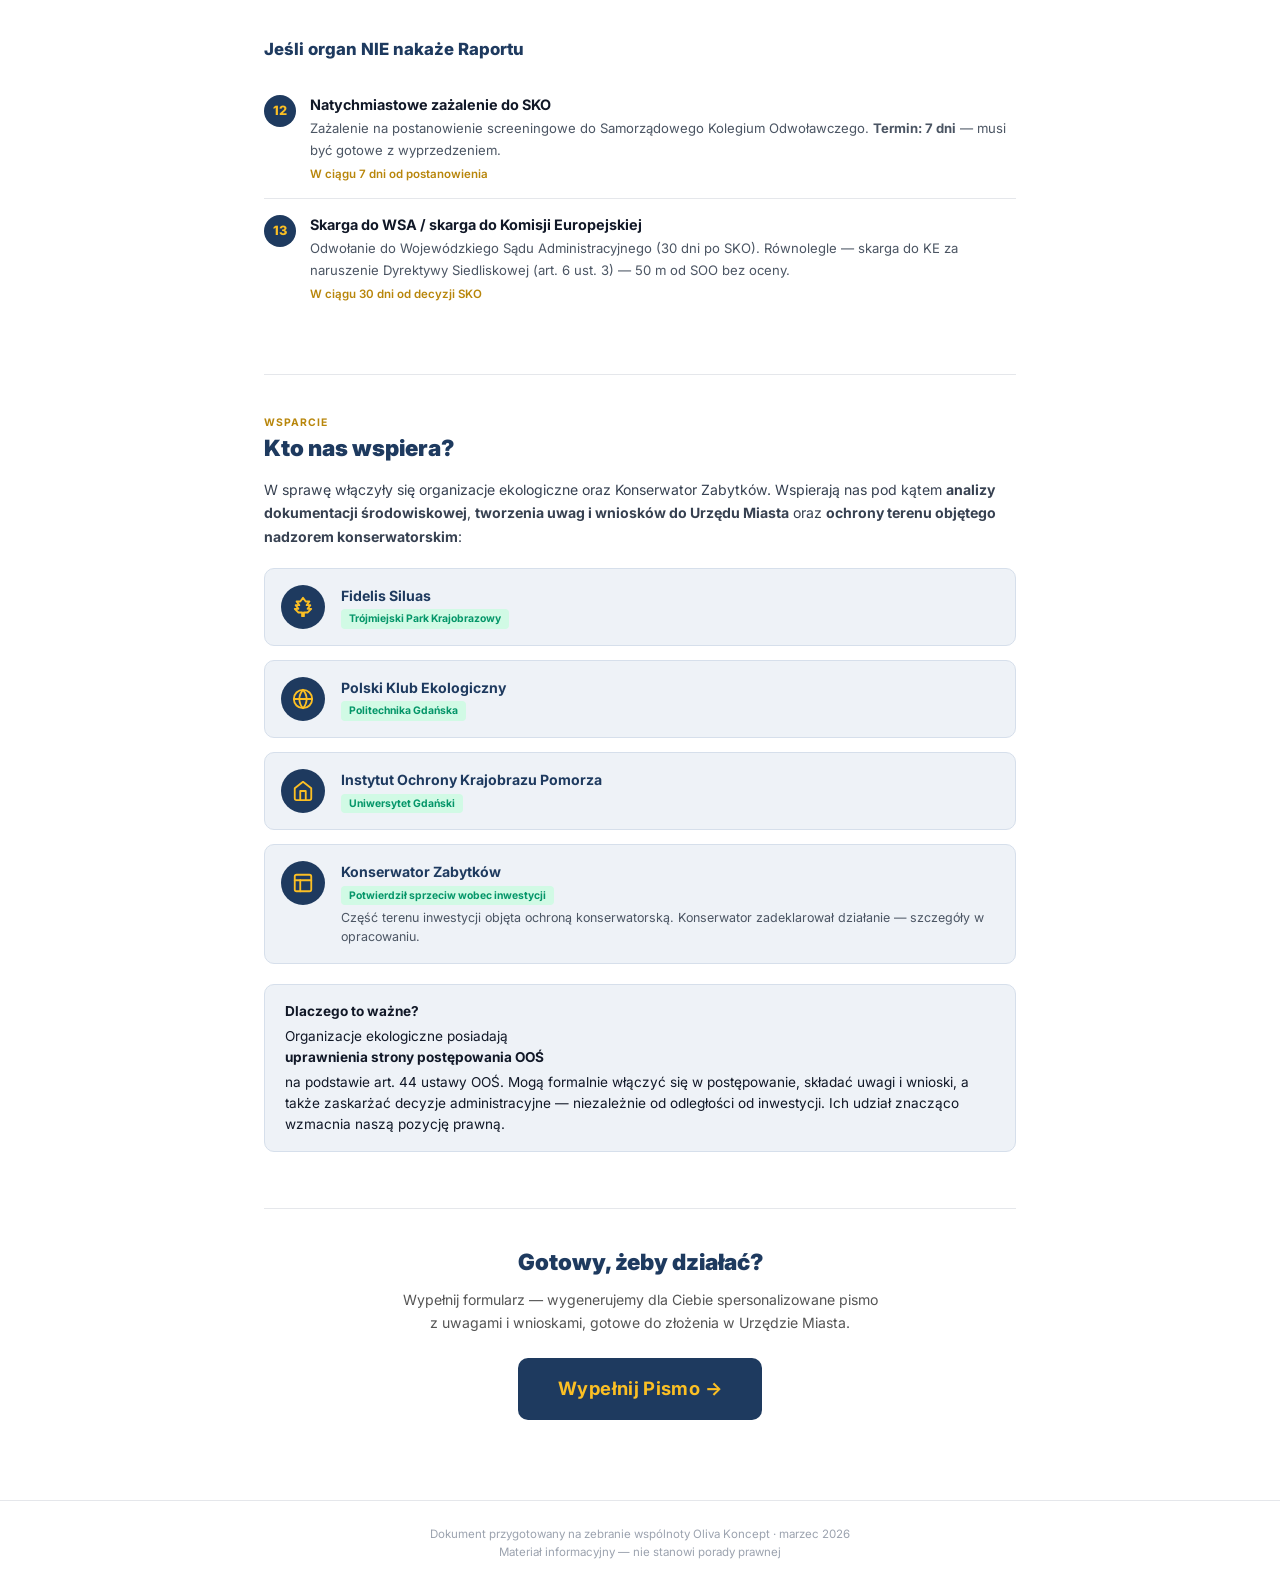
==== commit 368ec3ce: "Powiększ header badge + ujednolicenie nazwy akcji - Badge w top-bar: 0.65rem → 0.85rem, font-weight " ====
--- a/strategia.html
+++ b/strategia.html
@@ -472,7 +472,7 @@
 
 <!-- ====================== COVER ====================== -->
 <div class="cover">
-  <div class="label">Materiał na zebranie wspólnoty</div>
+  <div class="label">Oliva Koncept, akcja: &ldquo;SPACEROWA&rdquo;</div>
   <h1>Strategia działania:<br><span class="gold">Buspas w ul. Spacerowej</span></h1>
   <p class="subtitle">Kompletny przegląd sytuacji prawnej, harmonogram postępowania, argumenty merytoryczne i plan działań dla mieszkańców Oliva Koncept.</p>
   <p class="meta">Oliva Koncept &middot; ul. Karwieńska 1 &middot; marzec 2026</p>
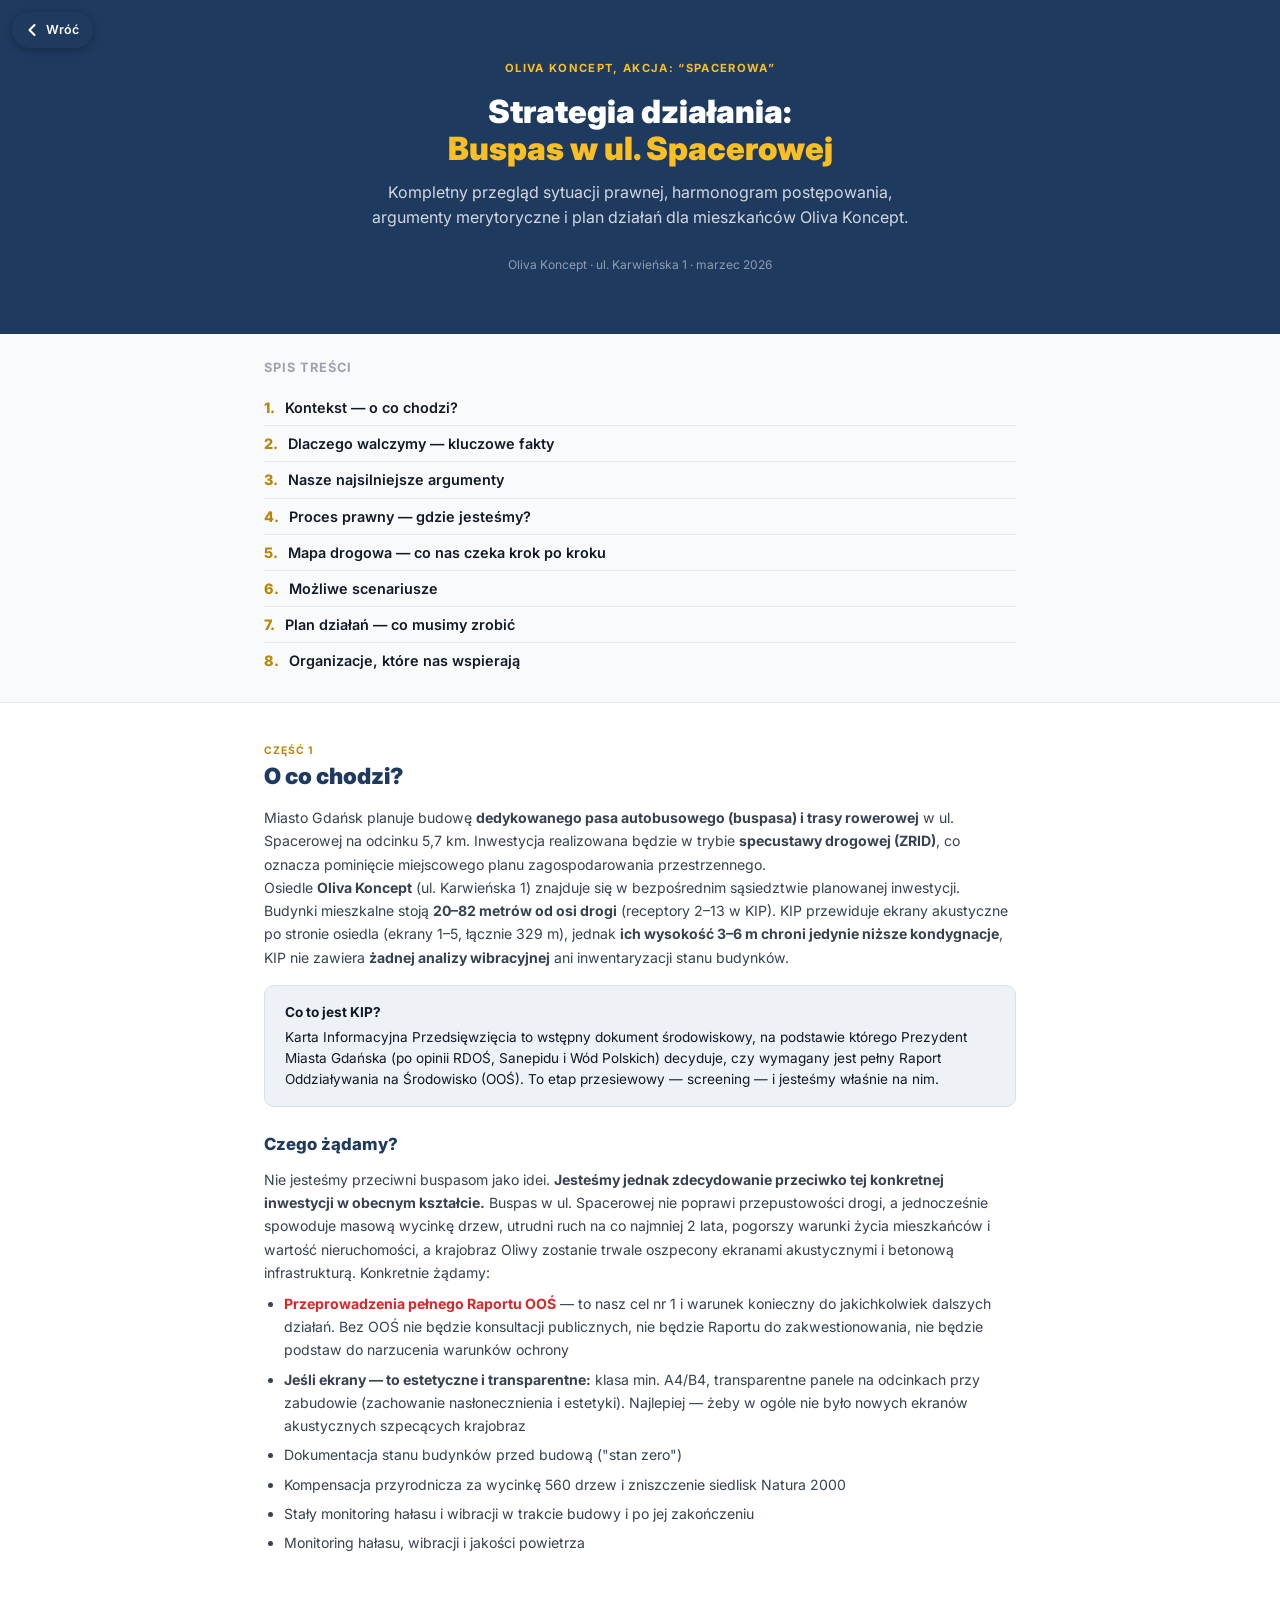
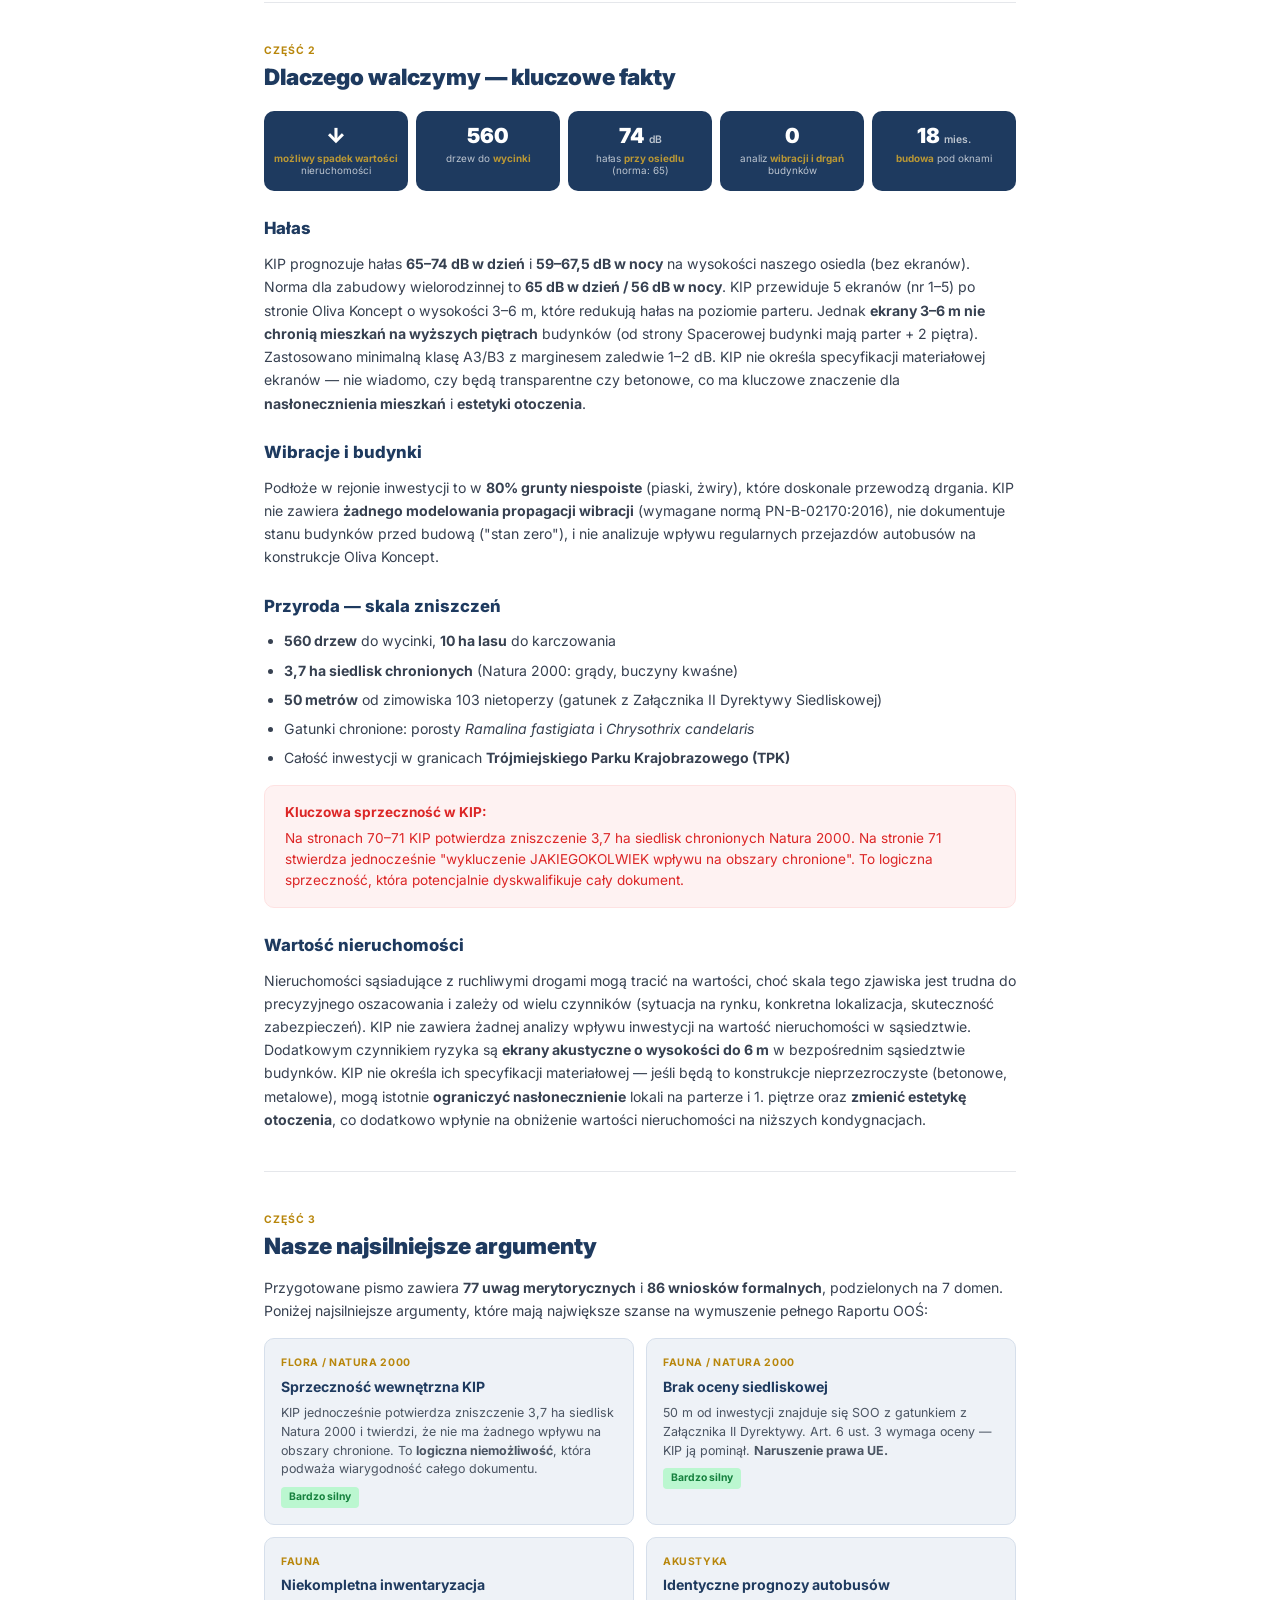
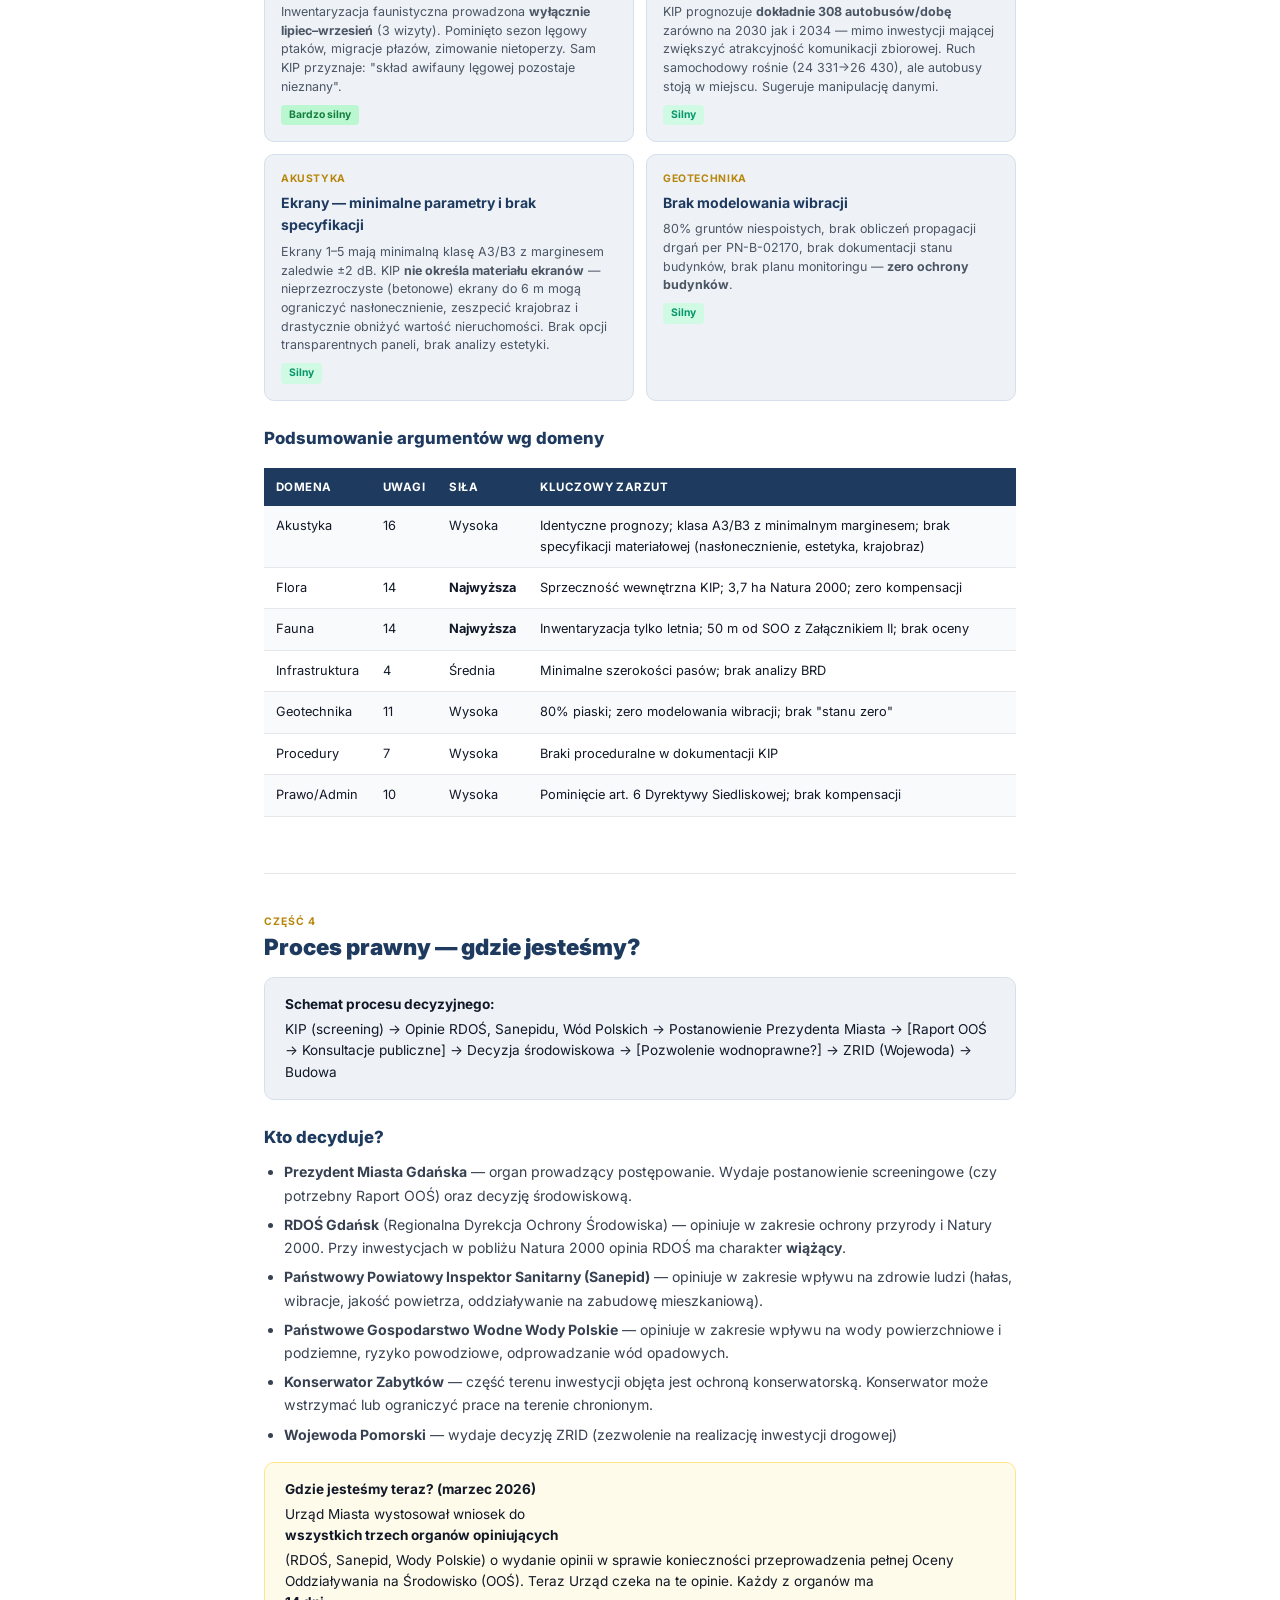
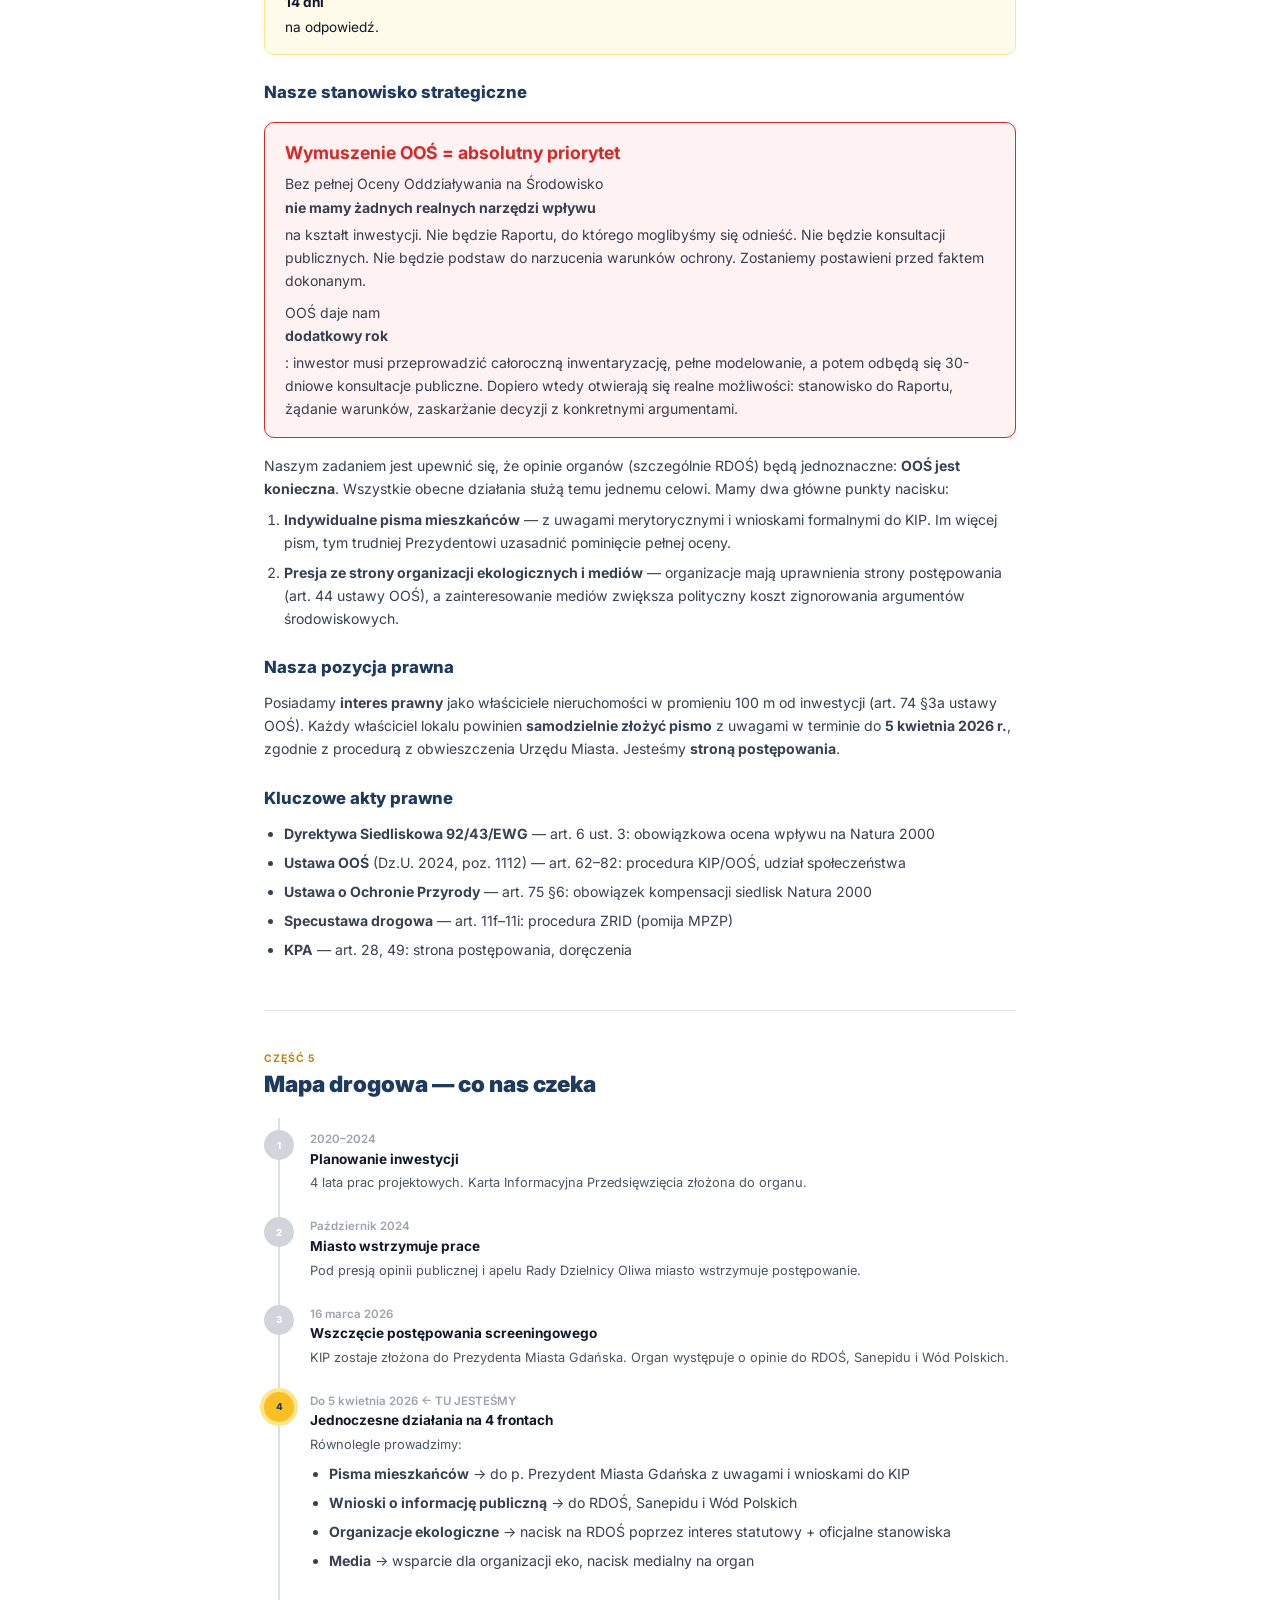
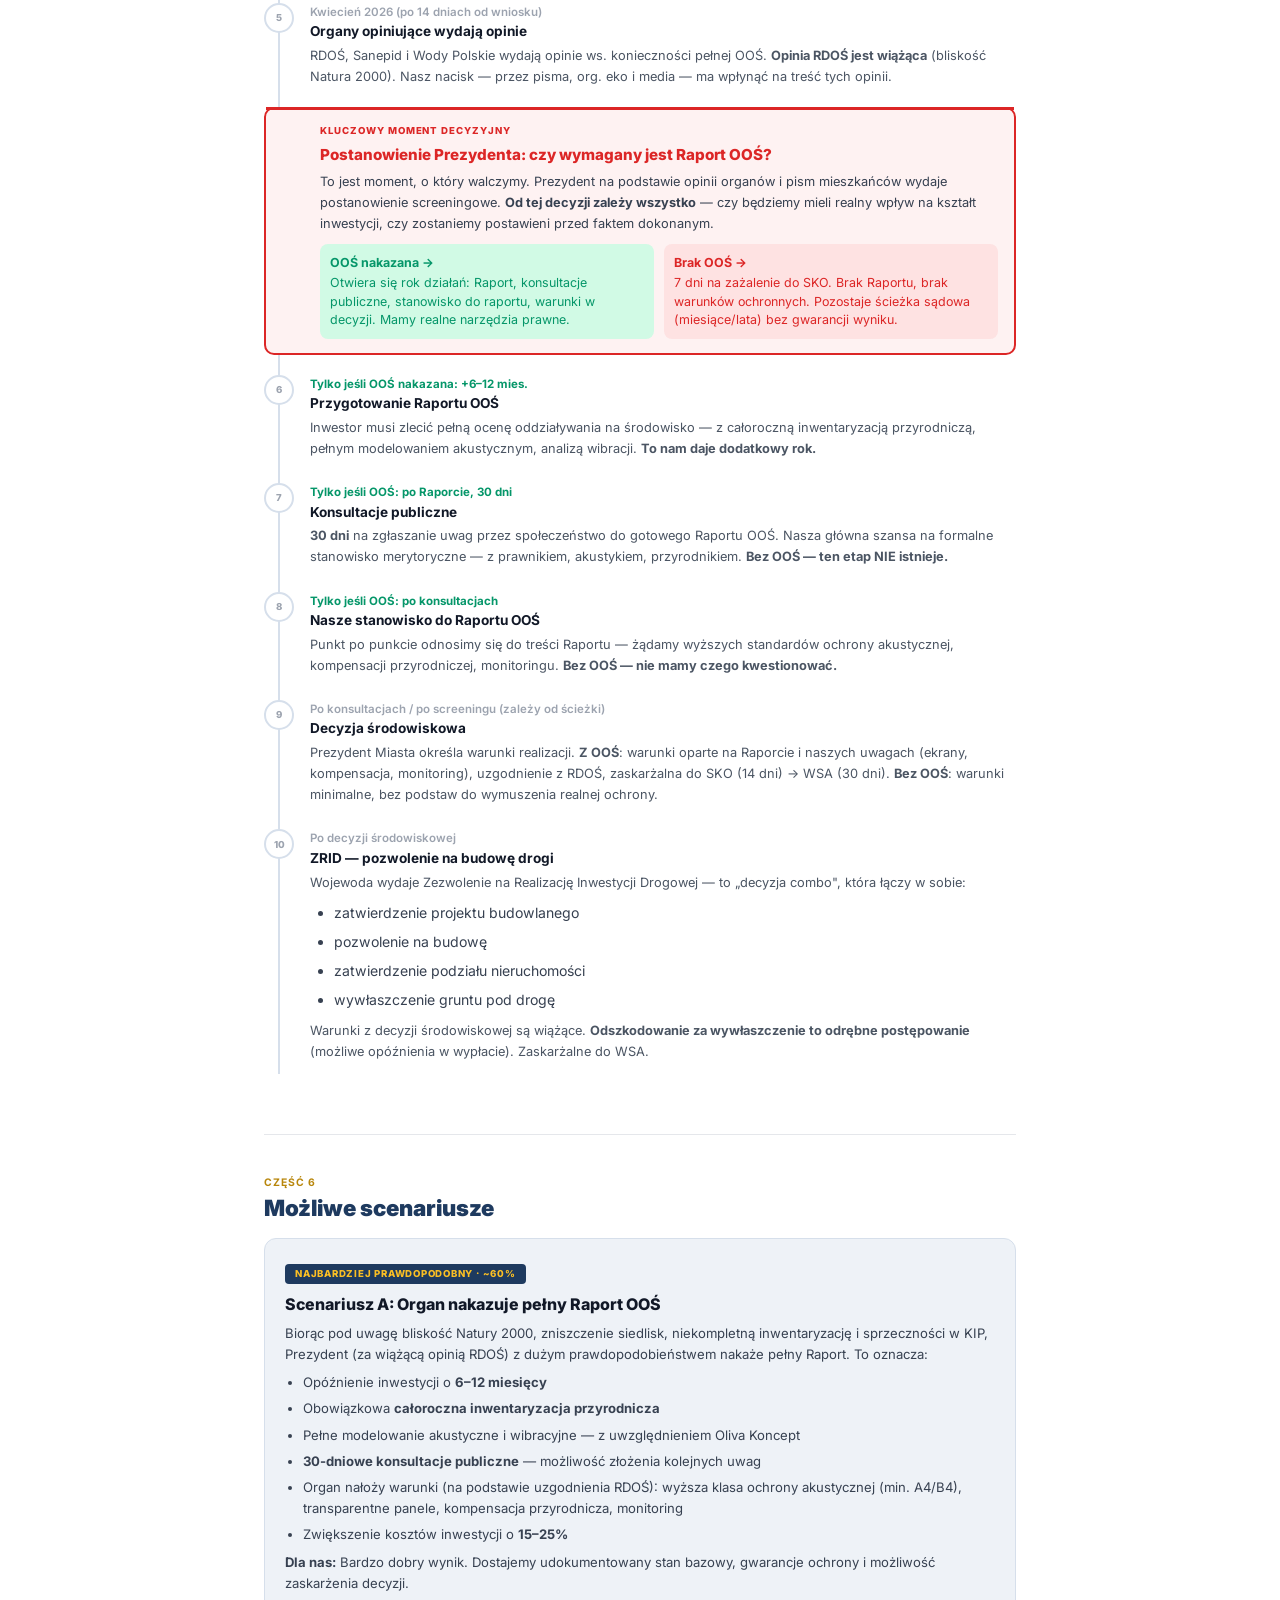
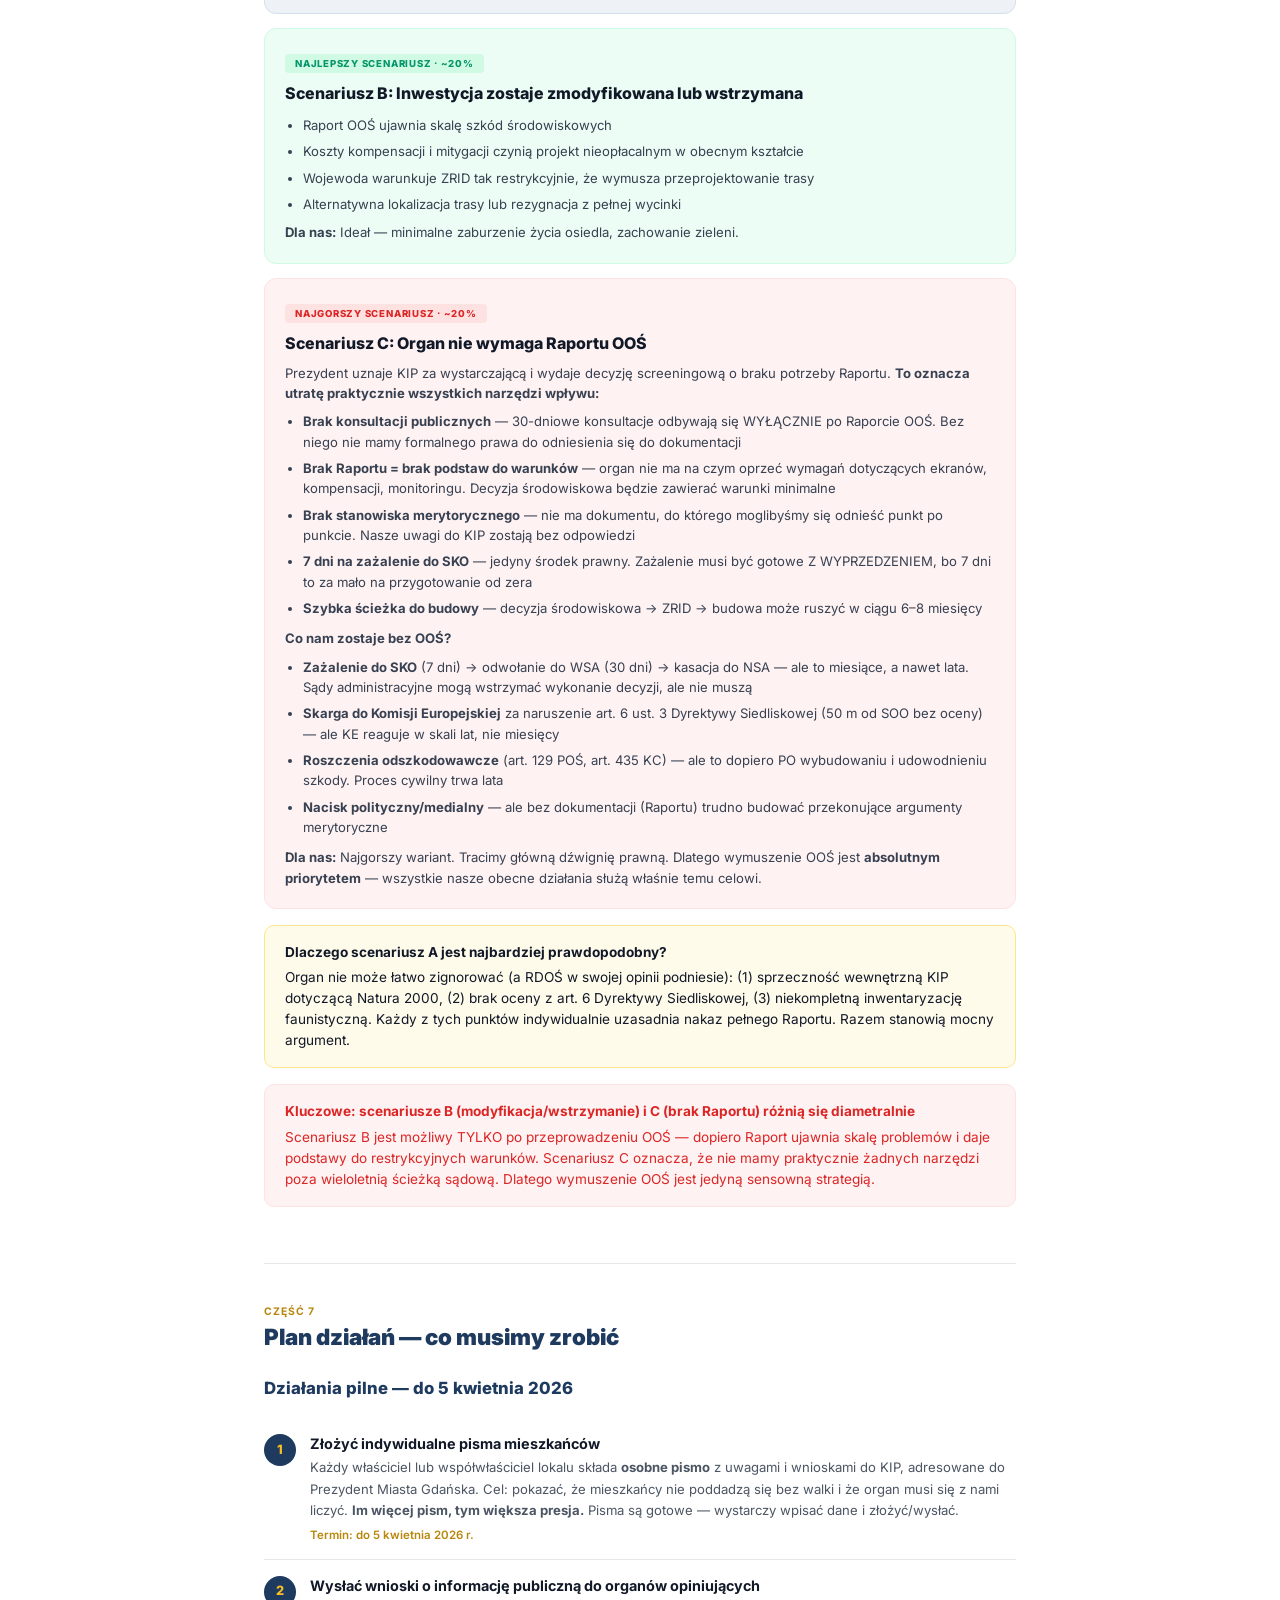
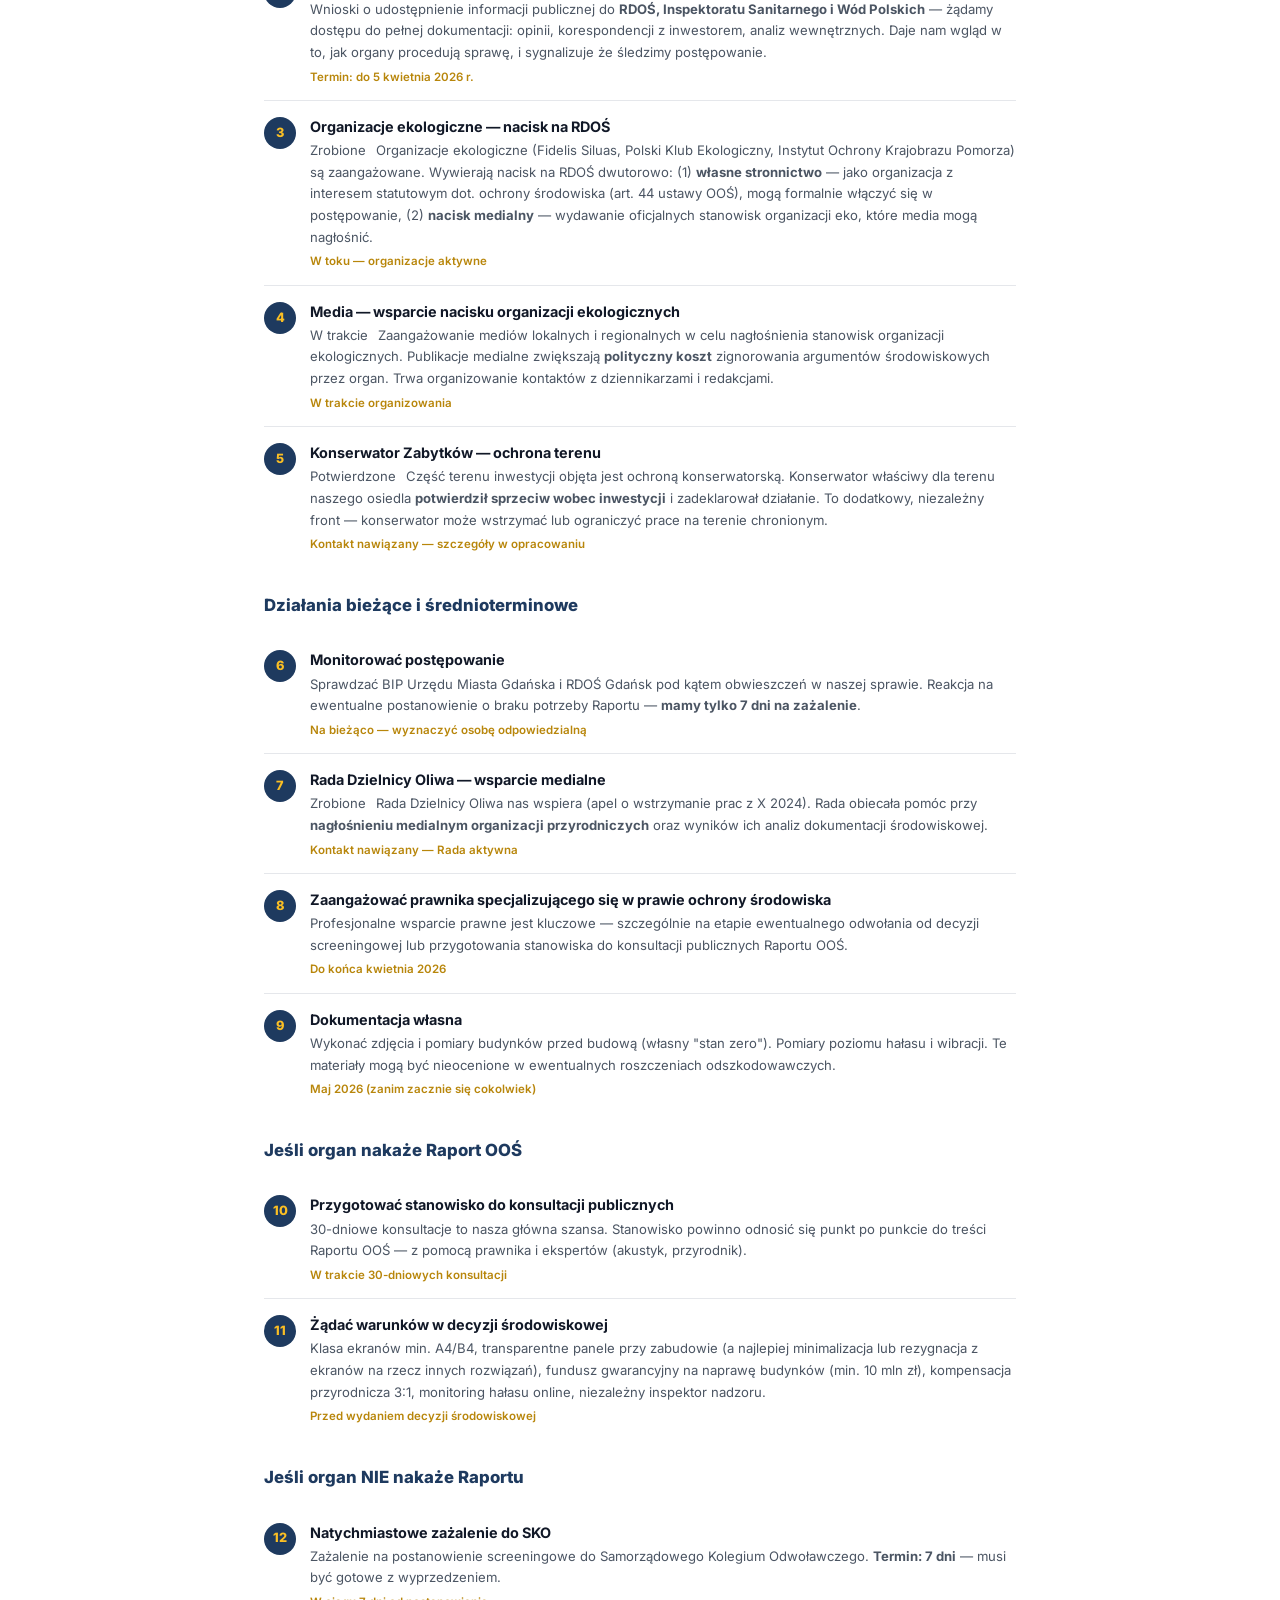
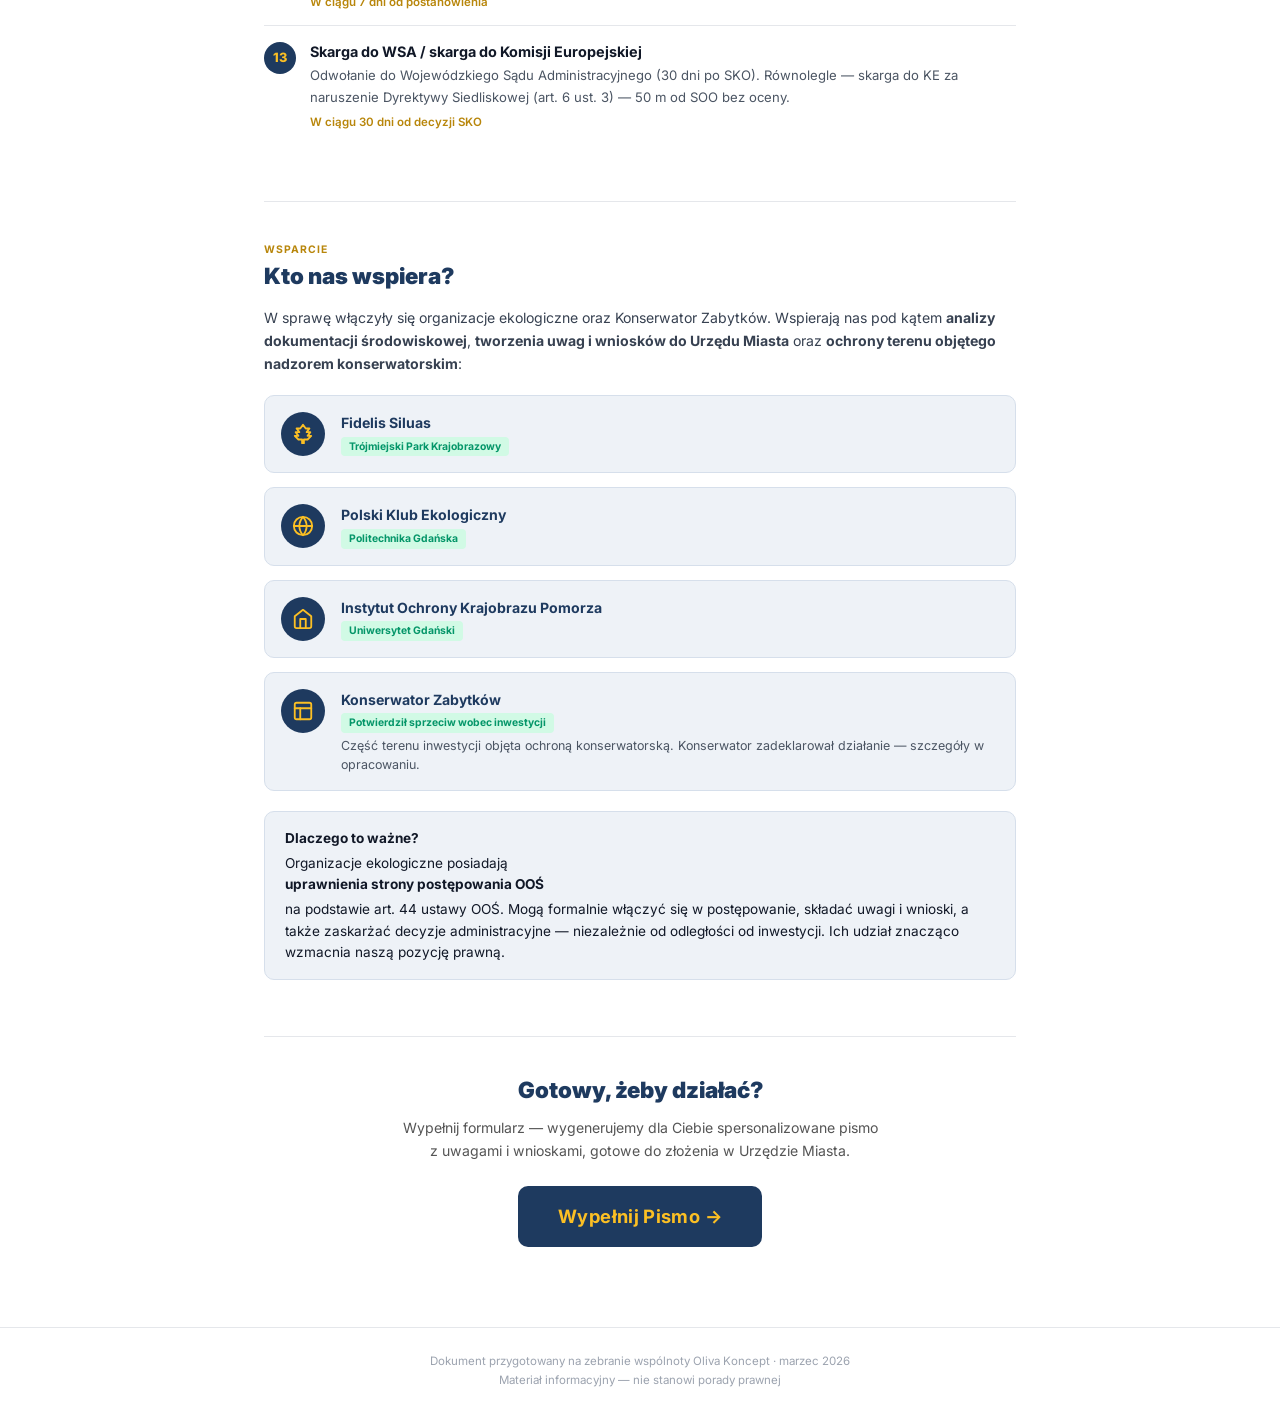
==== commit cc3811e0: "Remove all consultation-related arguments (city did conduct consultations) - strategia.html: removed" ====
--- a/strategia.html
+++ b/strategia.html
@@ -518,7 +518,7 @@
     <li><strong>Jeśli ekrany — to estetyczne i transparentne:</strong> klasa min. A4/B4, transparentne panele na odcinkach przy zabudowie (zachowanie nasłonecznienia i estetyki). Najlepiej — żeby w ogóle nie było nowych ekranów akustycznych szpecących krajobraz</li>
     <li>Dokumentacja stanu budynków przed budową ("stan zero")</li>
     <li>Kompensacja przyrodnicza za wycinkę 560 drzew i zniszczenie siedlisk Natura 2000</li>
-    <li>Realne konsultacje społeczne z mieszkańcami</li>
+    <li>Stały monitoring hałasu i wibracji w trakcie budowy i po jej zakończeniu</li>
     <li>Monitoring hałasu, wibracji i jakości powietrza</li>
   </ul>
 </div>
@@ -571,9 +571,6 @@
     Na stronach 70–71 KIP potwierdza zniszczenie 3,7 ha siedlisk chronionych Natura 2000. Na stronie 71 stwierdza jednocześnie "wykluczenie JAKIEGOKOLWIEK wpływu na obszary chronione". To logiczna sprzeczność, która potencjalnie dyskwalifikuje cały dokument.
   </div>
 
-  <h3>Brak konsultacji</h3>
-  <p>Przez <strong>4 lata planowania (2020–2024)</strong> nie przeprowadzono żadnych konsultacji z mieszkańcami. Jedyne spotkanie z Radą Dzielnicy Oliwa odbyło się <strong>10 lipca 2024 r. — 10 dni po zakończeniu kadencji Rady</strong> (30 czerwca 2024). Rada Oliwa w październiku 2024 r. wydała formalny apel o wstrzymanie prac i przeprowadzenie "prawdziwych konsultacji".</p>
-
   <h3>Wartość nieruchomości</h3>
   <p>Nieruchomości sąsiadujące z ruchliwymi drogami mogą tracić na wartości, choć skala tego zjawiska jest trudna do precyzyjnego oszacowania i zależy od wielu czynników (sytuacja na rynku, konkretna lokalizacja, skuteczność zabezpieczeń). KIP nie zawiera żadnej analizy wpływu inwestycji na wartość nieruchomości w sąsiedztwie.</p>
   <p>Dodatkowym czynnikiem ryzyka są <strong>ekrany akustyczne o wysokości do 6 m</strong> w bezpośrednim sąsiedztwie budynków. KIP nie określa ich specyfikacji materiałowej — jeśli będą to konstrukcje nieprzezroczyste (betonowe, metalowe), mogą istotnie <strong>ograniczyć nasłonecznienie</strong> lokali na parterze i 1. piętrze oraz <strong>zmienić estetykę otoczenia</strong>, co dodatkowo wpłynie na obniżenie wartości nieruchomości na niższych kondygnacjach.</p>
@@ -614,7 +611,7 @@
     <div class="arg-card">
       <div class="domain">Akustyka</div>
       <h4>Ekrany — minimalne parametry i brak specyfikacji</h4>
-      <p>Ekrany 1–5 mają minimalną klasę A3/B3 z marginesem zaledwie ±2 dB. KIP <strong>nie określa materiału ekranów</strong> — nieprzezroczyste (betonowe) ekrany do 6 m mogą ograniczyć nasłonecznienie, zeszpecić krajobraz i drastycznie obniżyć wartość nieruchomości. Brak opcji transparentnych paneli, brak analizy estetyki, brak konsultacji z mieszkańcami ws. formy ekranów.</p>
+      <p>Ekrany 1–5 mają minimalną klasę A3/B3 z marginesem zaledwie ±2 dB. KIP <strong>nie określa materiału ekranów</strong> — nieprzezroczyste (betonowe) ekrany do 6 m mogą ograniczyć nasłonecznienie, zeszpecić krajobraz i drastycznie obniżyć wartość nieruchomości. Brak opcji transparentnych paneli, brak analizy estetyki.</p>
       <span class="strength high">Silny</span>
     </div>
     <div class="arg-card">
@@ -667,7 +664,7 @@
       <td>Procedury</td>
       <td>7</td>
       <td>Wysoka</td>
-      <td>4-letni brak konsultacji; celowe wykluczenie Rady Oliwa</td>
+      <td>Braki proceduralne w dokumentacji KIP</td>
     </tr>
     <tr>
       <td>Prawo/Admin</td>
@@ -740,8 +737,8 @@
       <div class="tl-dot past">1</div>
       <div class="tl-content">
         <div class="date">2020–2024</div>
-        <h4>Planowanie bez konsultacji</h4>
-        <p>4 lata prac projektowych. Zero spotkań z mieszkańcami Oliwy. Rada Dzielnicy wykluczona.</p>
+        <h4>Planowanie inwestycji</h4>
+        <p>4 lata prac projektowych. Karta Informacyjna Przedsięwzięcia złożona do organu.</p>
       </div>
     </div>
     <div class="tl-item">
@@ -794,7 +791,7 @@
         </div>
         <div class="path bad">
           <strong>Brak OOŚ &rarr;</strong>
-          7 dni na zażalenie do SKO. Brak konsultacji, brak Raportu, brak warunków. Pozostaje ścieżka sądowa (miesiące/lata) bez gwarancji wyniku.
+          7 dni na zażalenie do SKO. Brak Raportu, brak warunków ochronnych. Pozostaje ścieżka sądowa (miesiące/lata) bez gwarancji wyniku.
         </div>
       </div>
     </div>
